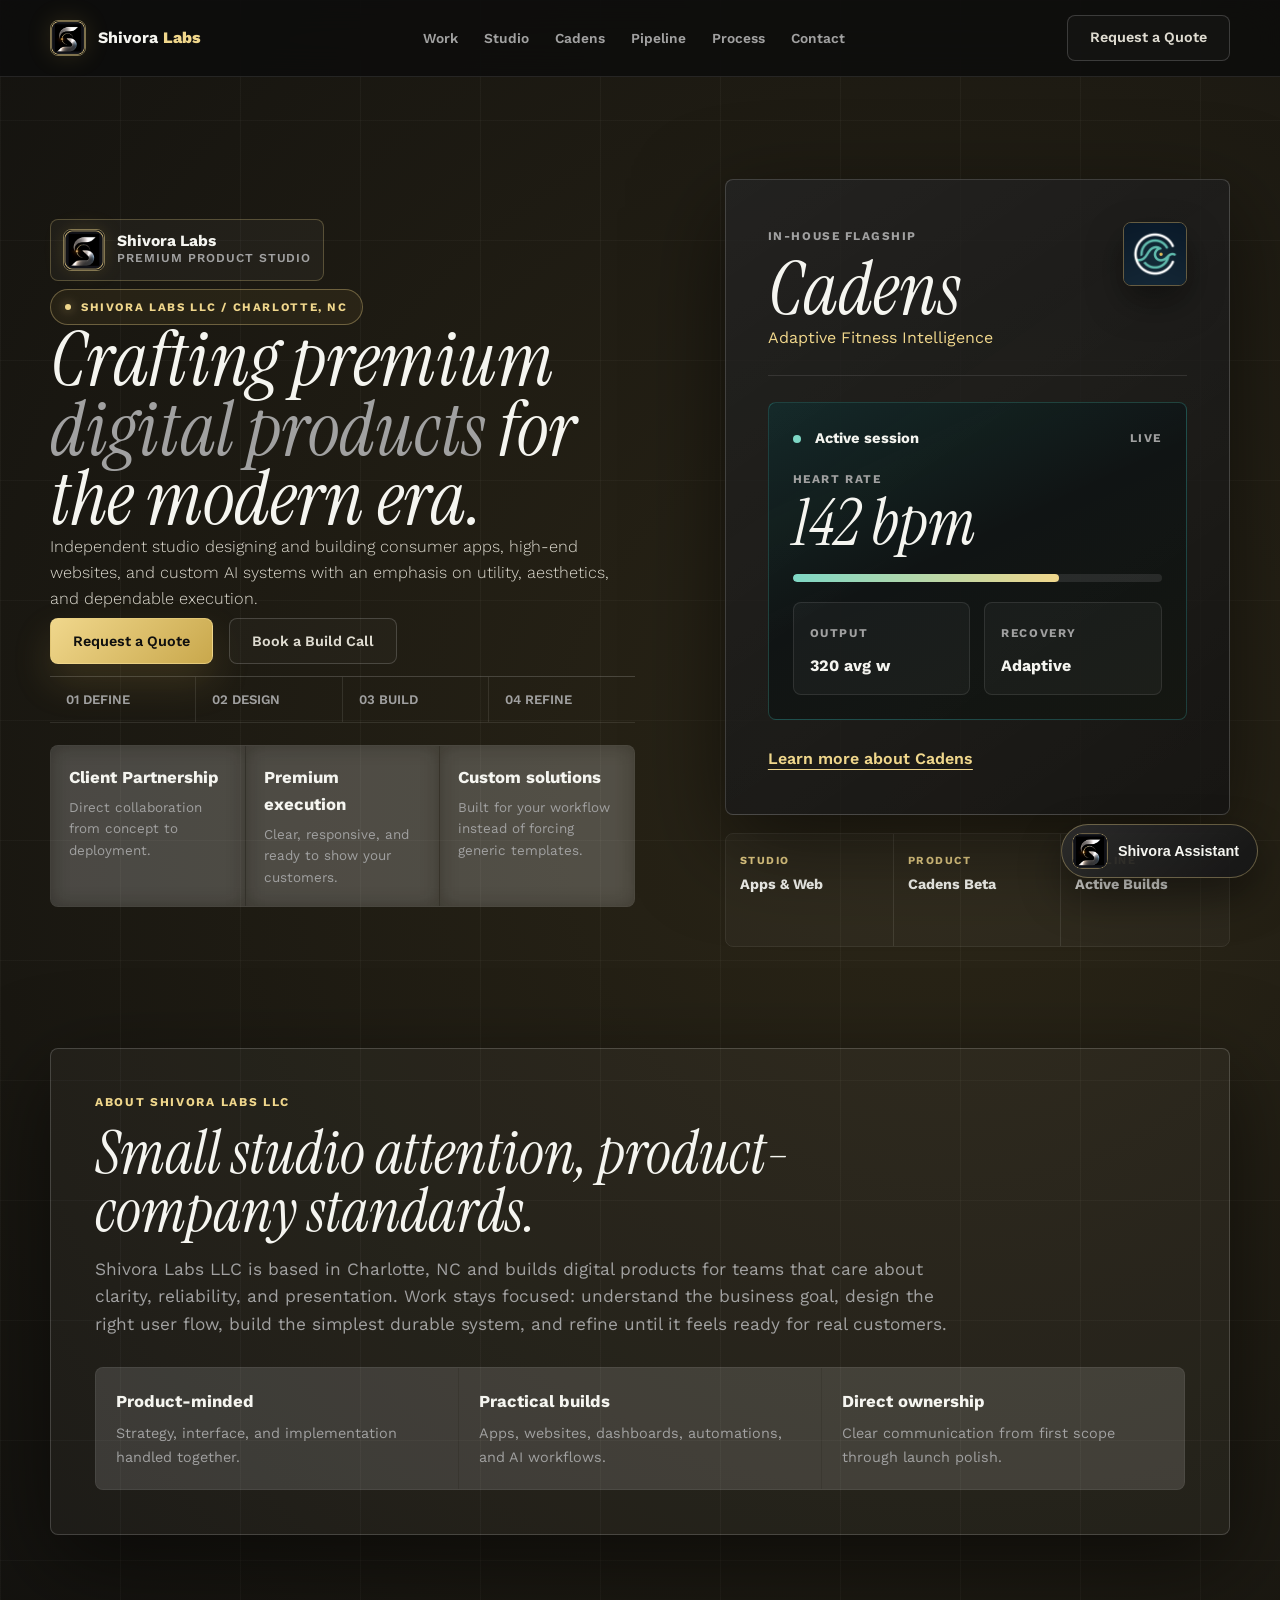
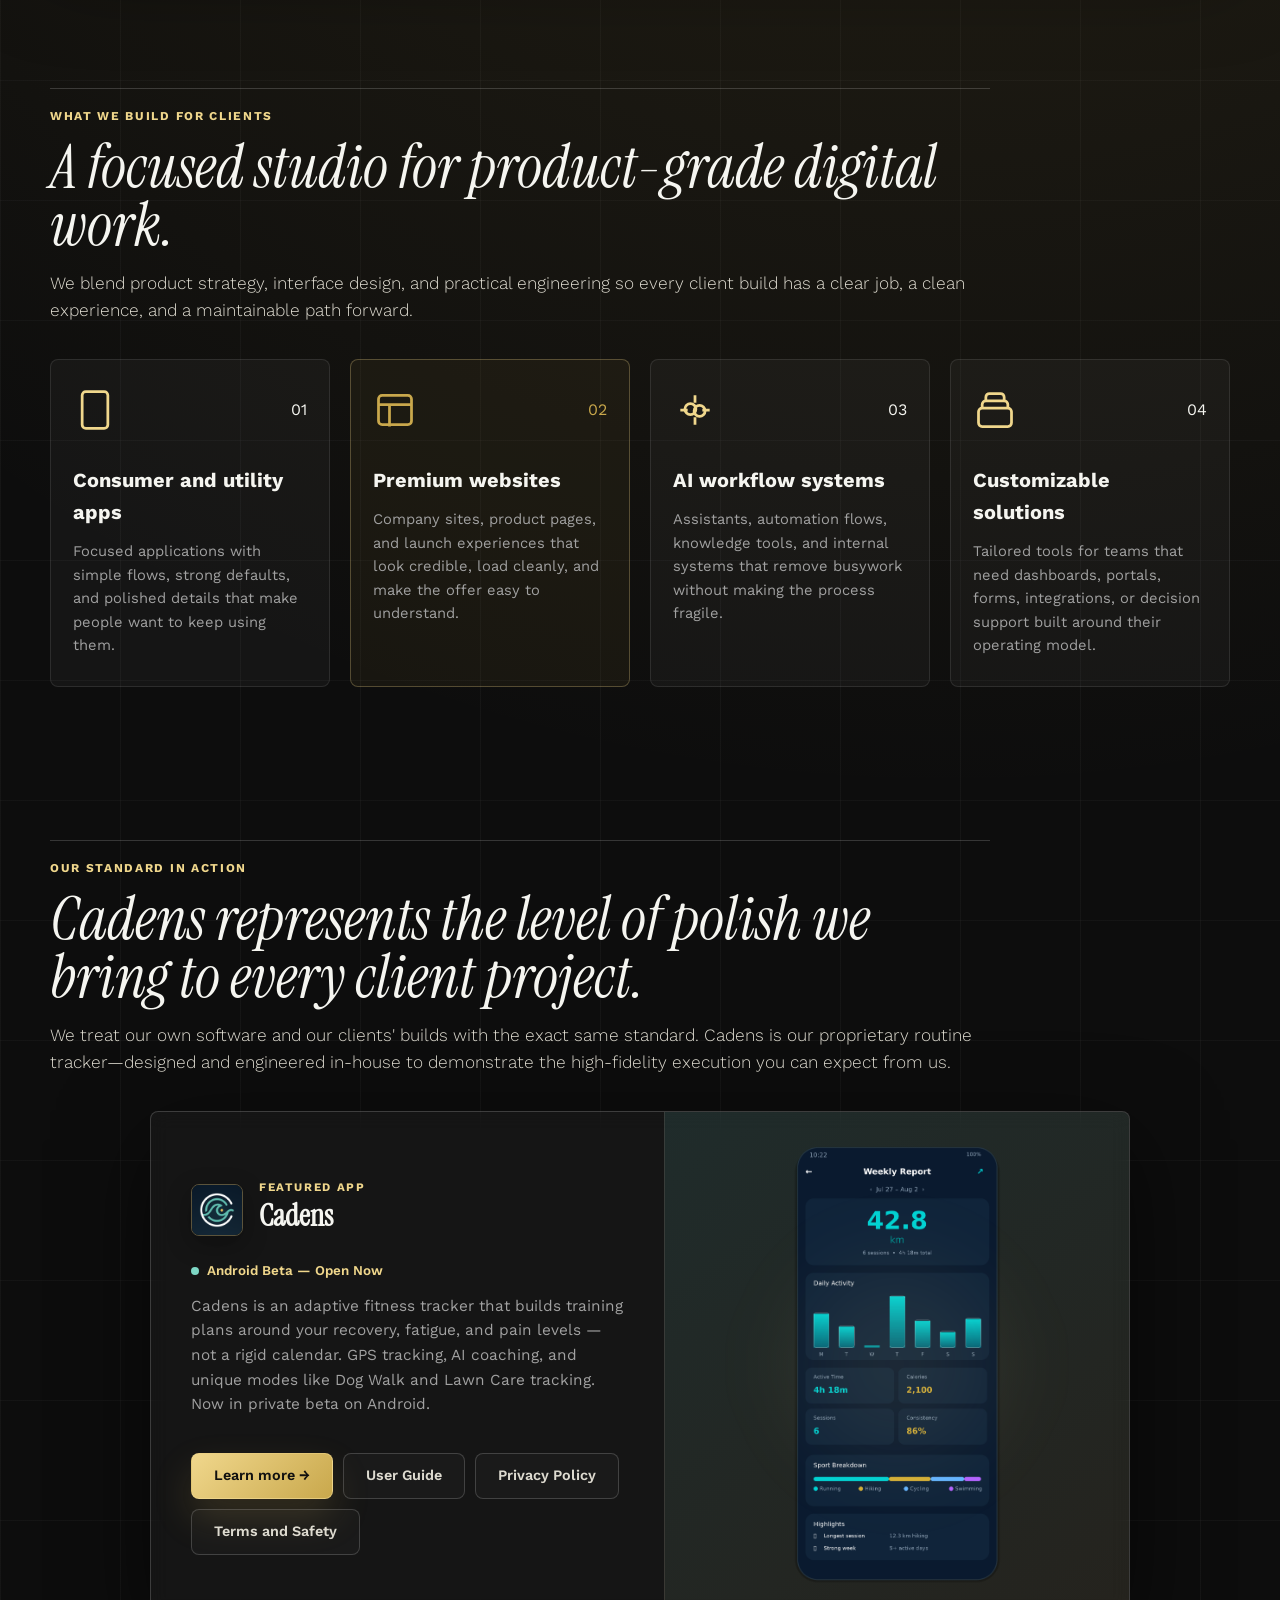
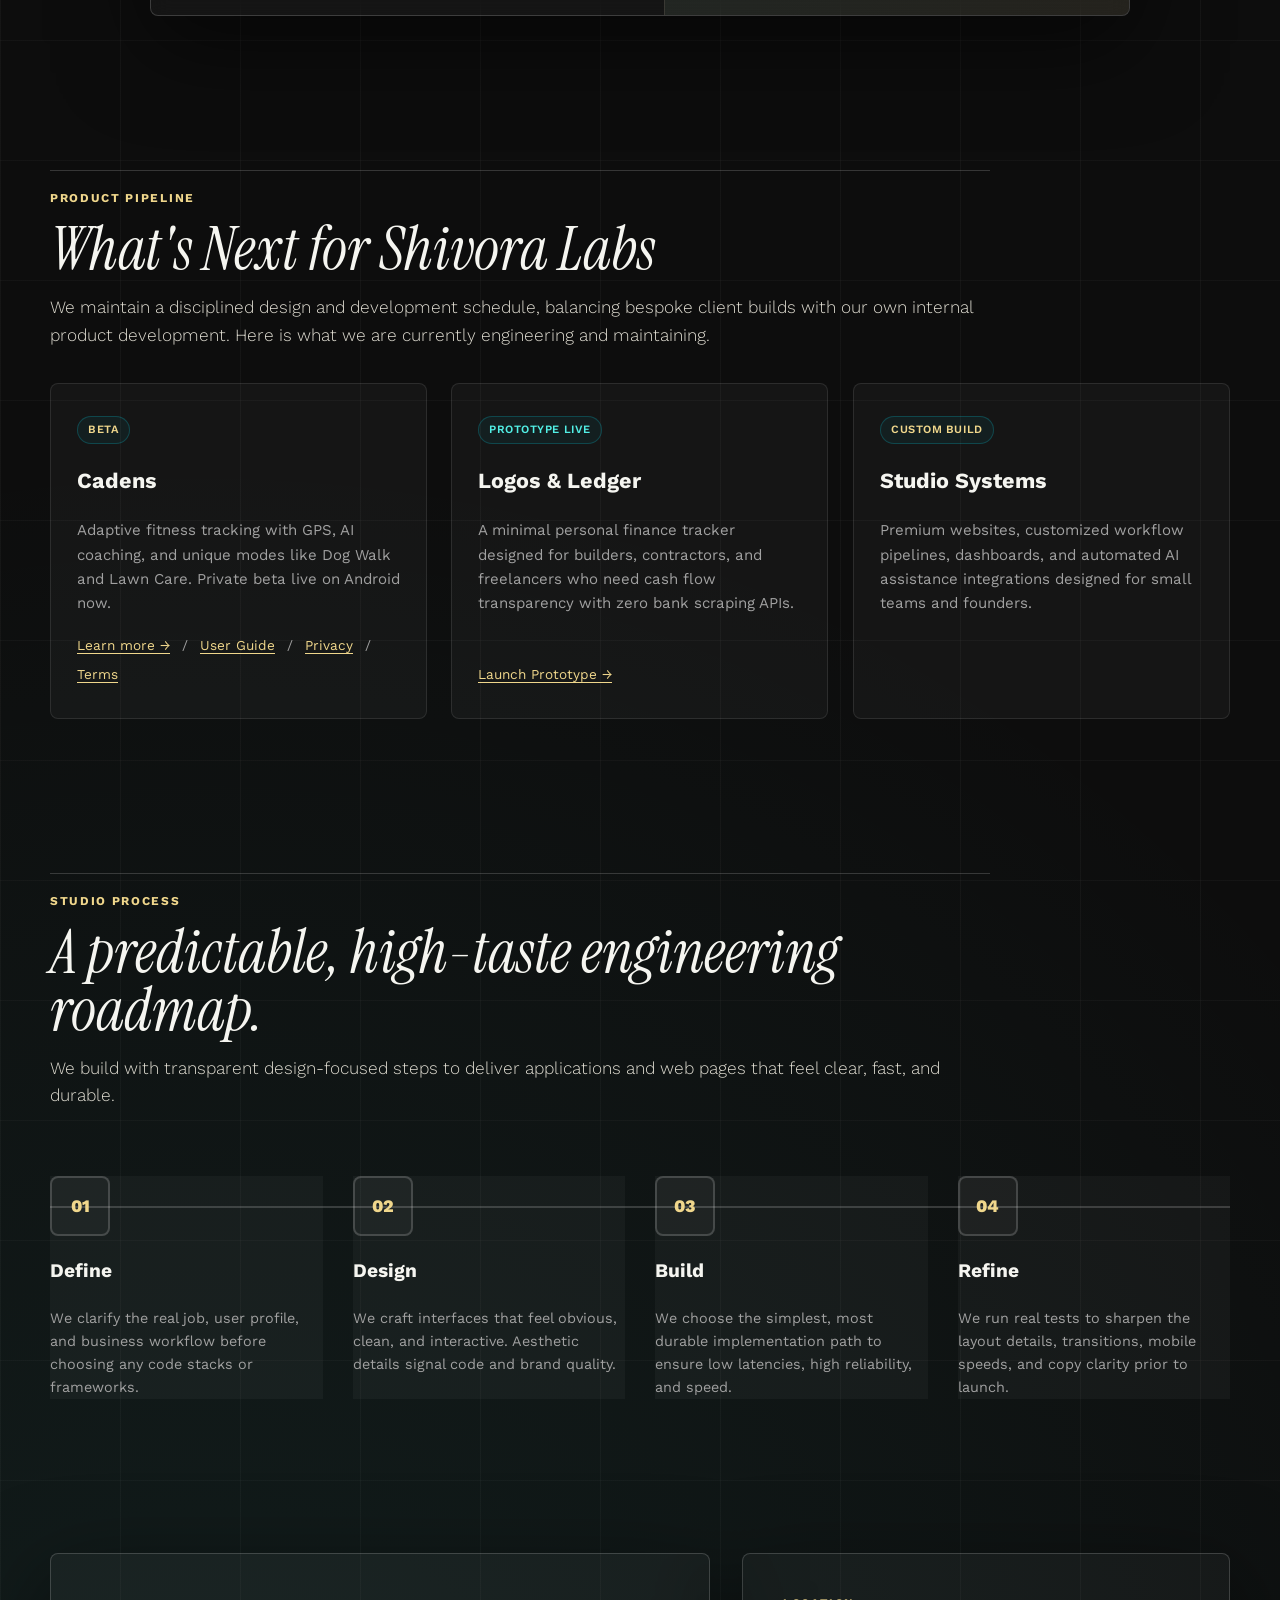
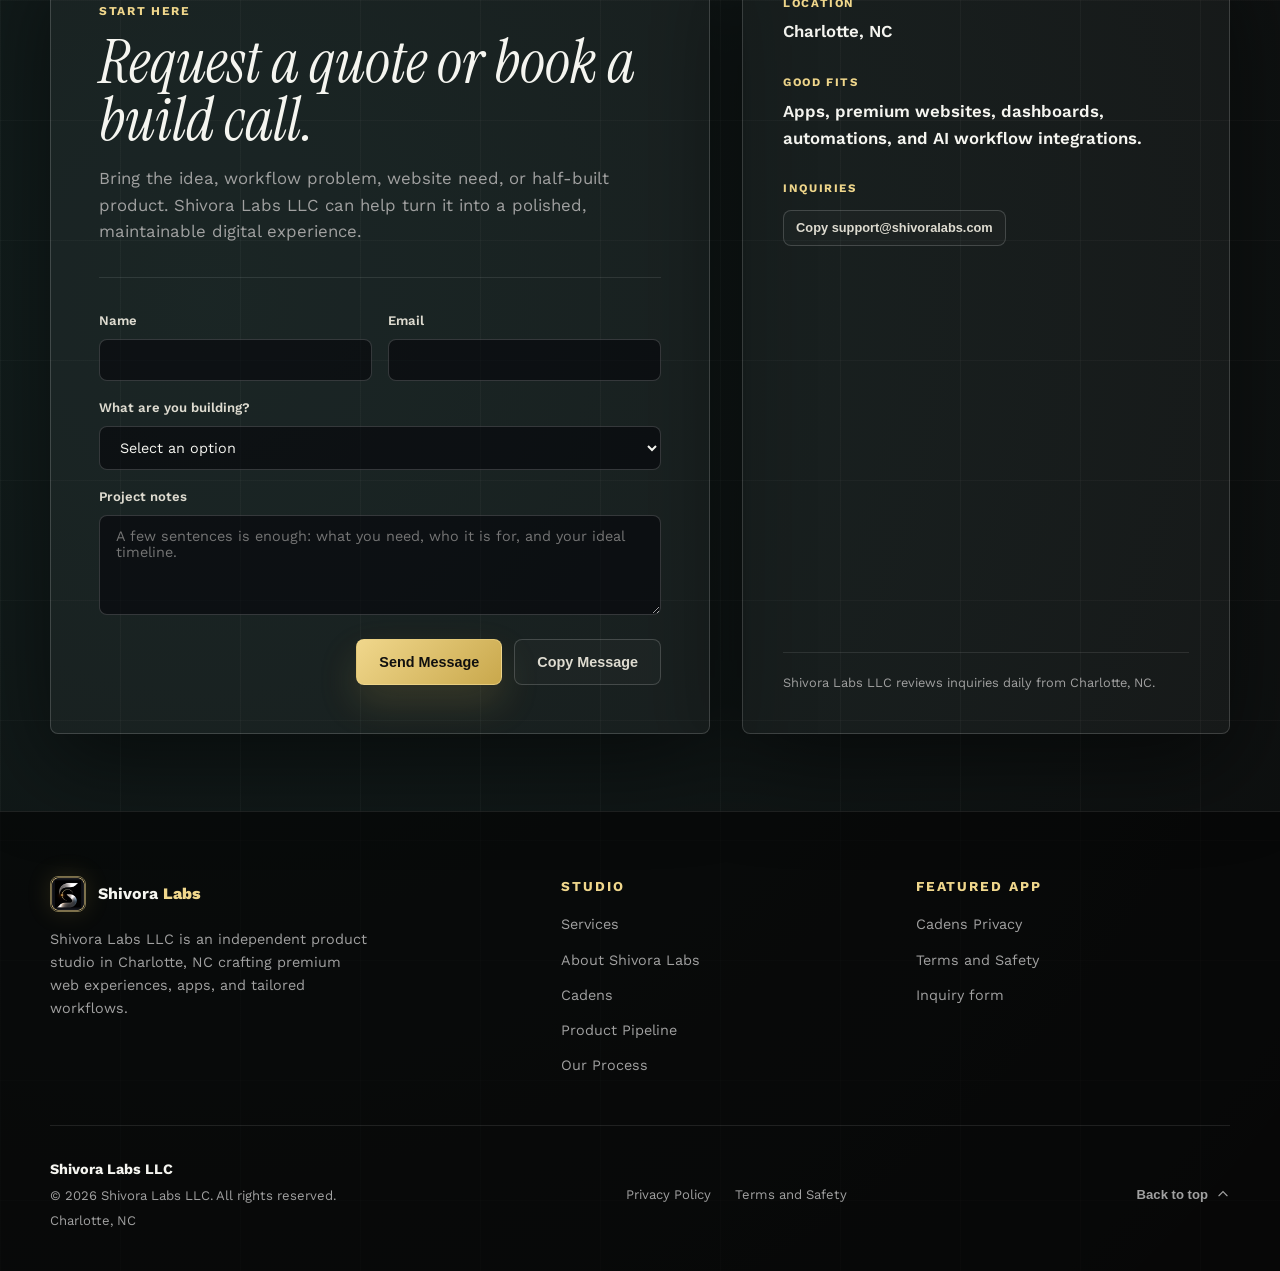
==== index.html @ 9f1d9ac6 "Tune editorial hero and nav anchors" ====
<!DOCTYPE html>
<html lang="en">
<head>
  <meta charset="UTF-8" />
  <meta name="viewport" content="width=device-width, initial-scale=1.0" />
  <title>Shivora Labs - Premium Product Studio in Charlotte, NC</title>
  
  <meta name="description" content="Shivora Labs LLC designs and builds premium software: consumer apps, high-end websites, and practical AI workflow systems. Charlotte-based, founder-led, product-grade." />
  <meta property="og:title" content="Shivora Labs - Premium Product Studio in Charlotte, NC" />
  <meta property="og:description" content="Charlotte-based product studio designing premium apps, high-end websites, and practical AI workflow systems." />
  <meta property="og:type" content="website" />
  <meta property="og:image" content="Icons/shivora_logo_refined_square.png" />
  <meta name="twitter:card" content="summary_large_image" />
  <meta name="twitter:title" content="Shivora Labs - Premium Product Studio in Charlotte, NC" />
  <meta name="twitter:description" content="Founder-led software studio for premium apps, websites, and AI workflow systems." />
  
  <!-- Favicon References -->
  <link rel="icon" href="Icons/favicon.ico" sizes="any" />
  <link rel="icon" type="image/png" href="Icons/favicon-32.png" sizes="32x32" />
  <link rel="apple-touch-icon" href="Icons/favicon-180.png" />
  
  <!-- Premium Google Fonts -->
  <link rel="preconnect" href="https://fonts.googleapis.com">
  <link rel="preconnect" href="https://fonts.gstatic.com" crossorigin>
  <link href="https://fonts.googleapis.com/css2?family=Instrument+Serif:ital@0;1&family=Work+Sans:wght@300;400;500;600;700&display=swap" rel="stylesheet">
  
  <!-- External Stylesheets -->
  <link rel="stylesheet" href="styles.css" />
  <link rel="stylesheet" href="animations.css" />
</head>
<body>

  <!-- Background Auroras -->
  <div class="aurora-bg">
    <div class="aurora-1"></div>
    <div class="aurora-2"></div>
  </div>

  <!-- Mobile Navigation Drawer -->
  <div class="mobile-drawer" id="mobileDrawer">
    <a href="#work">Work</a>
    <a href="#services">Studio</a>
    <a href="#cadens">Cadens</a>
    <a href="#apps">Pipeline</a>
    <a href="#studio">Process</a>
    <a href="#contact">Contact</a>
    <a class="button primary" style="margin-top: 16px;" href="#contact">Request a Quote</a>
  </div>

  <!-- Navigation Header -->
  <header class="site-header">
    <div class="shell nav" aria-label="Primary navigation">
      <a class="brand" href="/" aria-label="Shivora Labs home">
        <img src="Icons/favicon-120.png" alt="Shivora Labs logo mark" />
        <span>Shivora <strong>Labs</strong></span>
      </a>
      
      <nav class="nav-links" aria-label="Site links">
        <a href="#work">Work</a>
        <a href="#services">Studio</a>
        <a href="#cadens">Cadens</a>
        <a href="#apps">Pipeline</a>
        <a href="#studio">Process</a>
        <a href="#contact">Contact</a>
      </nav>
      
      <a class="button secondary" style="display: inline-flex;" href="#contact">Request a Quote</a>
      
      <!-- Mobile hamburger toggle button -->
      <button class="hamburger" aria-label="Toggle Navigation menu" aria-controls="mobileDrawer">
        <svg viewBox="0 0 24 24">
          <path d="M4 6h16M4 12h16M4 18h16" />
        </svg>
      </button>
    </div>
  </header>

  <main>
    <!-- Hero Section -->
    <section class="shell hero reveal hero-enter" id="work">
      <div class="hero-content">
        <div>
          <div class="hero-signature stagger-1" aria-label="Shivora Labs studio identity">
            <img src="Icons/favicon-120.png" alt="Shivora Labs logo mark" />
            <div>
              <strong>Shivora Labs</strong>
              <span>Premium product studio</span>
            </div>
          </div>
          <div class="eyebrow stagger-1">Shivora Labs LLC / Charlotte, NC</div>
          <h1 class="stagger-2">Crafting premium <span class="text-gradient">digital products</span> for the modern era.</h1>
          <p class="hero-copy stagger-3">
            Independent studio designing and building consumer apps, high-end websites, and custom AI systems with an emphasis on utility, aesthetics, and dependable execution.
          </p>
          <div class="hero-actions stagger-4">
            <a class="button primary" href="#contact">Request a Quote</a>
            <a class="button secondary" href="#contact">Book a Build Call</a>
          </div>
          <div class="process-breadcrumb stagger-5" aria-label="Shivora Labs delivery process">
            <span>01 Define</span>
            <span>02 Design</span>
            <span>03 Build</span>
            <span>04 Refine</span>
          </div>
        </div>
        
        <div class="trust-row stagger-5" aria-label="Shivora Labs focus areas">
          <div class="trust-item">
            <strong>Client Partnership</strong>
            <span>Direct collaboration from concept to deployment.</span>
          </div>
          <div class="trust-item">
            <strong>Premium execution</strong>
            <span>Clear, responsive, and ready to show your customers.</span>
          </div>
          <div class="trust-item">
            <strong>Custom solutions</strong>
            <span>Built for your workflow instead of forcing generic templates.</span>
          </div>
        </div>
      </div>

      <div class="hero-visual stagger-3" aria-label="Shivora Labs brand showcase">
        <div class="brand-card featured-work-card">
          <div class="work-card-head">
            <div>
              <span>In-House Flagship</span>
              <h2>Cadens</h2>
              <p>Adaptive Fitness Intelligence</p>
            </div>
            <img src="Icons/cadens_icon_square_dark_512.png" alt="Cadens app logo icon" />
          </div>
          <div class="cadens-session-card" aria-label="Cadens session interface preview">
            <div class="session-topline">
              <span class="status-dot pulse-dot"></span>
              <strong>Active session</strong>
              <span>Live</span>
            </div>
            <div class="session-metric">
              <span>Heart rate</span>
              <strong>142 bpm</strong>
            </div>
            <div class="session-progress"><span></span></div>
            <div class="session-grid">
              <div>
                <span>Output</span>
                <strong>320 avg w</strong>
              </div>
              <div>
                <span>Recovery</span>
                <strong>Adaptive</strong>
              </div>
            </div>
          </div>
          <a class="text-link-arrow" href="cadens/">Learn more about Cadens</a>
        </div>
        <div class="snapshot">
          <div>
            <span>Studio</span>
            <strong>Apps & Web</strong>
          </div>
          <div>
            <span>Product</span>
            <strong>Cadens Beta</strong>
          </div>
          <div>
            <span>Pipeline</span>
            <strong>Active Builds</strong>
          </div>
        </div>
      </div>
    </section>

    <!-- About Trust Section -->
    <section class="shell about-trust" id="about">
      <div class="about-panel reveal">
        <span class="section-kicker">About Shivora Labs LLC</span>
        <h2>Small studio attention, product-company standards.</h2>
        <p>
          Shivora Labs LLC is based in Charlotte, NC and builds digital products for teams that care about clarity, reliability, and presentation. Work stays focused: understand the business goal, design the right user flow, build the simplest durable system, and refine until it feels ready for real customers.
        </p>
        <div class="about-proof">
          <div>
            <strong>Product-minded</strong>
            <span>Strategy, interface, and implementation handled together.</span>
          </div>
          <div>
            <strong>Practical builds</strong>
            <span>Apps, websites, dashboards, automations, and AI workflows.</span>
          </div>
          <div>
            <strong>Direct ownership</strong>
            <span>Clear communication from first scope through launch polish.</span>
          </div>
        </div>
      </div>
    </section>

    <!-- Services Section -->
    <section class="shell" id="services">
      <div class="section-head reveal">
        <span class="section-kicker">What We Build for Clients</span>
        <h2>A focused studio for product-grade digital work.</h2>
        <p class="section-lede">
          We blend product strategy, interface design, and practical engineering so every client build has a clear job, a clean experience, and a maintainable path forward.
        </p>
      </div>

      <div class="services-grid">
        <article class="service-card reveal stagger-1">
          <div class="card-top">
            <svg class="service-icon" fill="none" viewBox="0 0 24 24" stroke="currentColor" stroke-width="1.5">
              <rect x="5" y="2" width="14" height="20" rx="2" />
              <path d="M12 18h.01" />
            </svg>
            <div class="card-number">01</div>
          </div>
          <div>
            <h3>Consumer and utility apps</h3>
            <p>Focused applications with simple flows, strong defaults, and polished details that make people want to keep using them.</p>
          </div>
        </article>

        <article class="service-card featured reveal stagger-2">
          <div class="card-top">
            <svg class="service-icon" style="color: var(--neon-purple);" fill="none" viewBox="0 0 24 24" stroke="currentColor" stroke-width="1.5">
              <rect x="3" y="4" width="18" height="16" rx="2" />
              <path d="M3 9h18M9 21V9" />
            </svg>
            <div class="card-number" style="color: var(--neon-purple);">02</div>
          </div>
          <div>
            <h3>Premium websites</h3>
            <p>Company sites, product pages, and launch experiences that look credible, load cleanly, and make the offer easy to understand.</p>
          </div>
        </article>

        <article class="service-card reveal stagger-3">
          <div class="card-top">
            <svg class="service-icon" fill="none" viewBox="0 0 24 24" stroke="currentColor" stroke-width="1.5">
              <path d="M9.5 14.5a3 3 0 100-6 3 3 0 000 6zM14.5 15.5a3 3 0 100-6 3 3 0 000 6z" />
              <path d="M12 4v4M12 16v4M4 12h4M16 12h4" />
            </svg>
            <div class="card-number">03</div>
          </div>
          <div>
            <h3>AI workflow systems</h3>
            <p>Assistants, automation flows, knowledge tools, and internal systems that remove busywork without making the process fragile.</p>
          </div>
        </article>

        <article class="service-card reveal stagger-4">
          <div class="card-top">
            <svg class="service-icon" fill="none" viewBox="0 0 24 24" stroke="currentColor" stroke-width="1.5">
              <path d="M19 11H5m14 0a2 2 0 012 2v6a2 2 0 01-2 2H5a2 2 0 01-2-2v-6a2 2 0 012-2m14 0V9a2 2 0 00-2-2M5 11V9a2 2 0 012-2m0 0V5a2 2 0 012-2h6a2 2 0 012 2v2M7 7h10" />
            </svg>
            <div class="card-number">04</div>
          </div>
          <div>
            <h3>Customizable solutions</h3>
            <p>Tailored tools for teams that need dashboards, portals, forms, integrations, or decision support built around their operating model.</p>
          </div>
        </article>
      </div>
    </section>

    <!-- Cadens Section -->
    <section class="shell" id="cadens">
      <div class="section-head reveal">
        <span class="section-kicker">Our Standard in Action</span>
        <h2>Cadens represents the level of polish we bring to every client project.</h2>
        <p class="section-lede">
          We treat our own software and our clients' builds with the exact same standard. Cadens is our proprietary routine tracker—designed and engineered in-house to demonstrate the high-fidelity execution you can expect from us.
        </p>
      </div>

      <div class="product-panel reveal">
        <article class="product-copy">
          <div class="product-title">
            <img src="Icons/cadens_icon_square_dark_512.png" alt="Cadens app logo icon" />
            <div>
              <span>Featured App</span>
              <h3>Cadens</h3>
            </div>
          </div>

          <div class="status-indicator">
            <span class="status-dot pulse-dot"></span>
            <span>Android Beta — Open Now</span>
          </div>

          <p>
            Cadens is an adaptive fitness tracker that builds training plans around your recovery, fatigue, and pain levels — not a rigid calendar. GPS tracking, AI coaching, and unique modes like Dog Walk and Lawn Care tracking. Now in private beta on Android.
          </p>

          <p style="margin-bottom: 24px;"></p>

          <div class="product-links">
            <a class="button primary" href="cadens/">Learn more →</a>
            <a class="button secondary" href="cadens/guide/">User Guide</a>
            <a class="button secondary" href="cadens/privacy/">Privacy Policy</a>
            <a class="button secondary" href="cadens/terms/">Terms and Safety</a>
          </div>
        </article>

        <!-- Premium CSS Phone Mockup Visual -->
        <div class="product-visual">
          <img src="Icons/cadens_screen_weekly_report.png" alt="Cadens App Screen - Weekly Report" style="width: 210px; height: auto; display: block;" class="float-mockup" />
        </div>
      </div>
    </section>

    <!-- Product Pipeline Section -->
    <section class="shell" id="apps">
      <div class="section-head reveal">
        <span class="section-kicker">Product Pipeline</span>
        <h2>What's Next for Shivora Labs</h2>
        <p class="section-lede">
          We maintain a disciplined design and development schedule, balancing bespoke client builds with our own internal product development. Here is what we are currently engineering and maintaining.
        </p>
      </div>

      <div class="coming-grid">
        <article class="coming-card reveal stagger-1">
          <span class="status-pill">Beta</span>
          <h3>Cadens</h3>
          <p>Adaptive fitness tracking with GPS, AI coaching, and unique modes like Dog Walk and Lawn Care. Private beta live on Android now.</p>
          <div class="mini-links">
            <a href="cadens/">Learn more →</a>
            <span>/</span>
            <a href="cadens/guide/">User Guide</a>
            <span>/</span>
            <a href="cadens/privacy/">Privacy</a>
            <span>/</span>
            <a href="cadens/terms/">Terms</a>
          </div>
        </article>

        <article class="coming-card reveal stagger-2">
          <span class="status-pill" style="color:var(--cosmic-cyan); border-color:rgba(0,229,255,0.2); background:rgba(0,229,255,0.05)">Prototype Live</span>
          <h3>Logos &amp; Ledger</h3>
          <p>A minimal personal finance tracker designed for builders, contractors, and freelancers who need cash flow transparency with zero bank scraping APIs.</p>
          <div class="mini-links">
            <a href="logos-ledger/">Launch Prototype &rarr;</a>
          </div>
        </article>

        <article class="coming-card reveal stagger-3">
          <span class="status-pill">Custom Build</span>
          <h3>Studio Systems</h3>
          <p>Premium websites, customized workflow pipelines, dashboards, and automated AI assistance integrations designed for small teams and founders.</p>
        </article>
      </div>
    </section>

    <!-- Studio Process Section -->
    <section class="shell" id="studio">
      <div class="section-head reveal">
        <span class="section-kicker">Studio Process</span>
        <h2>A predictable, high-taste engineering roadmap.</h2>
        <p class="section-lede">
          We build with transparent design-focused steps to deliver applications and web pages that feel clear, fast, and durable.
        </p>
      </div>

      <div class="process-grid-timeline reveal">
        <div class="process-step stagger-1">
          <div class="process-badge">01</div>
          <h3>Define</h3>
          <p>We clarify the real job, user profile, and business workflow before choosing any code stacks or frameworks.</p>
        </div>

        <div class="process-step stagger-2">
          <div class="process-badge">02</div>
          <h3>Design</h3>
          <p>We craft interfaces that feel obvious, clean, and interactive. Aesthetic details signal code and brand quality.</p>
        </div>

        <div class="process-step stagger-3">
          <div class="process-badge">03</div>
          <h3>Build</h3>
          <p>We choose the simplest, most durable implementation path to ensure low latencies, high reliability, and speed.</p>
        </div>

        <div class="process-step stagger-4">
          <div class="process-badge">04</div>
          <h3>Refine</h3>
          <p>We run real tests to sharpen the layout details, transitions, mobile speeds, and copy clarity prior to launch.</p>
        </div>
      </div>
    </section>

    <!-- Contact Section -->
    <section class="shell" id="contact">
      <div class="contact-wrap reveal">
        <div class="contact-card">
          <span class="section-kicker">Start Here</span>
          <h2>Request a quote or book a build call.</h2>
          <p>
            Bring the idea, workflow problem, website need, or half-built product. Shivora Labs LLC can help turn it into a polished, maintainable digital experience.
          </p>

          <!-- Inline Form for Low Friction -->
          <form class="contact-mini-form" action="https://formsubmit.co/ajax/b00fd784d95751b980b581f88b628447" method="POST">
            <!-- Honeypot -->
            <input type="text" name="_honey" style="display:none" tabindex="-1" autocomplete="off" />
            <input type="hidden" name="_subject" value="New inline inquiry from Shivora Labs website" />
            <input type="hidden" name="_template" value="table" />
            <input type="hidden" name="_captcha" value="false" />

            <div class="field">
              <label for="inline-name">Name</label>
              <input id="inline-name" name="name" autocomplete="name" required />
            </div>

            <div class="field">
              <label for="inline-email">Email</label>
              <input id="inline-email" name="email" type="email" autocomplete="email" required />
            </div>

            <div class="field full-width">
              <label for="inline-project">What are you building?</label>
              <select id="inline-project" name="project" required>
                <option value="">Select an option</option>
                <option>Request a quote or build call</option>
                <option>App or product idea</option>
                <option>Website or landing page</option>
                <option>Custom workflow system</option>
                <option>AI automation or assistant</option>
                <option>Something else</option>
              </select>
            </div>

            <div class="field full-width">
              <label for="inline-message">Project notes</label>
              <textarea id="inline-message" name="message" placeholder="A few sentences is enough: what you need, who it is for, and your ideal timeline." required></textarea>
            </div>

            <div class="actions" style="display: flex; gap: 12px; align-items: center;">
              <button class="button primary" type="submit" id="inline-submit">Send Message</button>
              <button class="button secondary" type="button" id="inline-copy-message">Copy Message</button>
            </div>
            
            <p id="inline-form-status" style="display: none; grid-column: span 2; border: 1px solid var(--line-strong); padding: 12px; border-radius: var(--radius); margin-top: 12px; font-size: 0.85rem; background: rgba(0, 229, 255, 0.05); color: var(--text);"></p>
          </form>
        </div>

        <aside class="contact-side" aria-label="Company details">
          <dl>
            <div>
              <dt>Location</dt>
              <dd>Charlotte, NC</dd>
            </div>
            <div>
              <dt>Good fits</dt>
              <dd>Apps, premium websites, dashboards, automations, and AI workflow integrations.</dd>
            </div>
            <div>
              <dt>Inquiries</dt>
              <dd>
                <button onclick="window.copyEmailHelper('support@shivoralabs.com', 'Email copied to clipboard!', 'inline-form-status')" class="button secondary" style="min-height:36px; padding: 0 12px; font-size:0.8rem; margin-top:6px;" type="button">
                  Copy support@shivoralabs.com
                </button>
              </dd>
            </div>
          </dl>
          
          <div style="font-size:0.8rem; color:var(--muted); border-top: 1px solid var(--line); padding-top:20px; margin-top:20px;">
            Shivora Labs LLC reviews inquiries daily from Charlotte, NC.
          </div>
        </aside>
      </div>
    </section>
  </main>

  <!-- Sleek 3-Column Footer -->
  <footer class="site-footer">
    <div class="shell">
      <div class="footer-top">
        <div class="footer-brand">
          <a class="brand" href="/" aria-label="Shivora Labs home">
            <img src="Icons/favicon-120.png" alt="Shivora Labs logo mark" />
            <span>Shivora <strong>Labs</strong></span>
          </a>
          <p class="footer-desc">
            Shivora Labs LLC is an independent product studio in Charlotte, NC crafting premium web experiences, apps, and tailored workflows.
          </p>
        </div>

        <div class="footer-links-col">
          <h4>Studio</h4>
          <ul>
            <li><a href="#services">Services</a></li>
            <li><a href="#about">About Shivora Labs</a></li>
            <li><a href="#cadens">Cadens</a></li>
            <li><a href="#apps">Product Pipeline</a></li>
            <li><a href="#studio">Our Process</a></li>
          </ul>
        </div>

        <div class="footer-links-col">
          <h4>Featured App</h4>
          <ul>
            <li><a href="cadens/privacy/">Cadens Privacy</a></li>
            <li><a href="cadens/terms/">Terms and Safety</a></li>
            <li><a href="#contact">Inquiry form</a></li>
          </ul>
        </div>
      </div>

      <div class="footer-bottom">
        <div class="footer-legal-block">
          <strong>Shivora Labs LLC</strong>
          <span>&copy; <span id="year"></span> Shivora Labs LLC. All rights reserved.</span>
          <span>Charlotte, NC</span>
        </div>
        
        <div class="footer-legal">
          <a href="cadens/privacy/">Privacy Policy</a>
          <a href="cadens/terms/">Terms and Safety</a>
        </div>

        <button class="back-to-top" aria-label="Scroll back to top">
          <span>Back to top</span>
          <svg style="width:14px; height:14px; fill:none; stroke:currentColor; stroke-width:2; stroke-linecap:round" viewBox="0 0 24 24">
            <path d="M5 15l7-7 7 7" />
          </svg>
        </button>
      </div>
    </div>
  </footer>

  <!-- Include Core Javascript -->
  <script src="script.js"></script>
  <script>
    document.getElementById("year").textContent = new Date().getFullYear();

    // Inline Form Submission Interactivity
    const inlineForm = document.querySelector(".contact-mini-form");
    const inlineStatus = document.getElementById("inline-form-status");
    const inlineSubmit = document.getElementById("inline-submit");
    const inlineCopyBtn = document.getElementById("inline-copy-message");

    if (inlineCopyBtn && inlineForm) {
      inlineCopyBtn.addEventListener("click", () => {
        if (!inlineForm.reportValidity()) return;
        const name = inlineForm.elements.name.value.trim();
        const email = inlineForm.elements.email.value.trim();
        const project = inlineForm.elements.project.value;
        const message = inlineForm.elements.message.value.trim();
        const bodyText = `To: support@shivoralabs.com\n\nName: ${name}\nEmail: ${email}\nProject type: ${project}\n\nProject notes:\n${message}`;
        
        window.copyEmailHelper(bodyText, "Your prepared message has been copied. You can send it to support@shivoralabs.com.", "inline-form-status");
      });
    }

    if (inlineForm) {
      inlineForm.addEventListener("submit", (e) => {
        e.preventDefault();
        inlineSubmit.disabled = true;
        inlineSubmit.textContent = "Sending...";

        const data = {
          name: inlineForm.elements.name.value.trim(),
          email: inlineForm.elements.email.value.trim(),
          project: inlineForm.elements.project.value,
          message: inlineForm.elements.message.value.trim(),
          _subject: "Inline inquiry from " + inlineForm.elements.name.value.trim(),
          _template: "table",
          _captcha: "false",
          _honey: inlineForm.elements._honey.value
        };

        fetch(inlineForm.action, {
          method: "POST",
          headers: {
            "Content-Type": "application/json",
            "Accept": "application/json"
          },
          body: JSON.stringify(data)
        })
        .then(response => {
          if (!response.ok) throw new Error();
          return response.json();
        })
        .then(() => {
          inlineForm.reset();
          inlineStatus.textContent = "Inquiry received. Thanks for reaching out. Shivora Labs will get back to you within 24 hours.";
          inlineStatus.style.display = "block";
          inlineStatus.style.borderColor = "var(--cosmic-cyan)";
        })
        .catch(() => {
          inlineStatus.textContent = "Form service encountered an error. Please reach us at support@shivoralabs.com directly.";
          inlineStatus.style.display = "block";
          inlineStatus.style.borderColor = "rgba(220, 53, 69, 0.4)";
        })
        .finally(() => {
          inlineSubmit.disabled = false;
          inlineSubmit.textContent = "Send Message";
        });
      });
    }
  </script>
</body>
</html>
---- styles.css ----
/* Shivora Labs Site Stylesheet */

:root {
  /* Brand Guidelines Palettes */
  --bg: #05060a;
  --panel: #0d0f16;
  --panel-2: #11141d;
  --panel-3: #151923;
  --line: rgba(232, 234, 241, 0.08);
  --line-strong: rgba(232, 234, 241, 0.16);
  --text: #f6f7fb;
  --soft: #d9dce6;
  --muted: #9fa5b4;
  
  /* Brand Guide Official Accent Colors */
  --cosmic-cyan: #00e5ff;
  --electric-blue: #0052ff;
  --neon-purple: #8a2be2;
  --soft-silver: #e2e4f0;
  --aura-violet: #bd00ff;
  
  /* Accents */
  --gold: #e4c37f;
  --gold-2: #b28742;
  --teal: #6bc8bb;
  --success: #4ade80;
  
  /* Utilities */
  --glass: rgba(255, 255, 255, 0.03);
  --glass-border: rgba(255, 255, 255, 0.07);
  --shadow: 0 24px 80px rgba(0, 0, 0, 0.6);
  --radius: 12px;
  --radius-lg: 24px;
  --max: 1140px;
  
  /* Typography */
  --font-display: 'Outfit', 'Sora', 'Inter', system-ui, -apple-system, sans-serif;
  --font-sans: 'Inter', system-ui, -apple-system, sans-serif;
}

* {
  box-sizing: border-box;
  margin: 0;
  padding: 0;
}

html {
  scroll-behavior: smooth;
  scroll-padding-top: 104px; /* Offset for sticky header */
}

body {
  min-height: 100vh;
  background-color: var(--bg);
  color: var(--text);
  font-family: var(--font-sans);
  line-height: 1.6;
  overflow-x: hidden;
  position: relative;
}

/* Cosmic Glow Background Elements */
body::before {
  content: "";
  position: fixed;
  inset: 0;
  z-index: -1;
  background-image:
    linear-gradient(rgba(255, 255, 255, 0.015) 1px, transparent 1px),
    linear-gradient(90deg, rgba(255, 255, 255, 0.015) 1px, transparent 1px);
  background-size: 80px 80px;
  mask-image: radial-gradient(circle at 50% 30%, black 20%, transparent 80%);
  pointer-events: none;
}

.aurora-bg {
  position: absolute;
  top: 0;
  left: 0;
  right: 0;
  height: 800px;
  pointer-events: none;
  z-index: -2;
  overflow: hidden;
}

.aurora-1 {
  position: absolute;
  top: -200px;
  left: 60%;
  width: 500px;
  height: 500px;
  background: radial-gradient(circle, rgba(138, 43, 226, 0.15) 0%, transparent 70%);
  filter: blur(80px);
}

.aurora-2 {
  position: absolute;
  top: -100px;
  left: 10%;
  width: 600px;
  height: 600px;
  background: radial-gradient(circle, rgba(0, 229, 255, 0.1) 0%, transparent 70%);
  filter: blur(100px);
}

a {
  color: inherit;
  text-decoration: none;
}

img {
  display: block;
  max-width: 100%;
}

main,
section,
.shell,
.hero-content,
.hero-visual,
.trust-row,
.snapshot,
.product-panel,
.contact-wrap {
  min-width: 0;
}

.shell {
  width: min(var(--max), calc(100% - 48px));
  max-width: calc(100vw - 48px);
  margin: 0 auto;
}

/* Header & Nav */
.site-header {
  position: sticky;
  top: 0;
  z-index: 100;
  border-bottom: 1px solid var(--line);
  background: rgba(5, 6, 10, 0.75);
  backdrop-filter: blur(20px);
  -webkit-backdrop-filter: blur(20px);
  transition: background 0.3s, border-color 0.3s;
}

.site-header.scrolled {
  background: rgba(5, 6, 10, 0.9);
  border-color: rgba(232, 234, 241, 0.12);
}

.nav {
  min-height: 80px;
  display: flex;
  align-items: center;
  justify-content: space-between;
  gap: 24px;
}

.brand {
  display: inline-flex;
  align-items: center;
  gap: 12px;
  color: var(--text);
  font-weight: 700;
  font-family: var(--font-display);
}

.brand img {
  width: 36px;
  height: 36px;
  border-radius: 8px;
  object-fit: cover;
  transition: transform 0.3s ease;
}

.brand:hover img {
  transform: rotate(5deg) scale(1.05);
}

.brand span {
  font-size: 1.05rem;
  letter-spacing: 0.05em;
  text-transform: uppercase;
}

.brand strong {
  color: var(--cosmic-cyan);
  font-weight: 800;
}

.nav-links {
  display: flex;
  align-items: center;
  gap: 32px;
  color: var(--muted);
  font-size: 0.88rem;
  font-weight: 500;
}

.nav-links a {
  transition: color 0.2s ease, transform 0.2s ease;
  position: relative;
}

.nav-links a::after {
  content: "";
  position: absolute;
  bottom: -4px;
  left: 0;
  width: 0;
  height: 2px;
  background: linear-gradient(90deg, var(--cosmic-cyan), var(--electric-blue));
  transition: width 0.2s ease;
}

.nav-links a:hover {
  color: var(--text);
}

.nav-links a:hover::after {
  width: 100%;
}

.button {
  min-height: 46px;
  display: inline-flex;
  align-items: center;
  justify-content: center;
  border: 1px solid var(--line-strong);
  border-radius: var(--radius);
  padding: 0 22px;
  font-size: 0.9rem;
  font-weight: 600;
  transition: all 0.25s cubic-bezier(0.16, 1, 0.3, 1);
  cursor: pointer;
  gap: 8px;
  white-space: nowrap;
}

.button.secondary {
  background: var(--glass);
  color: var(--soft);
}

.button.secondary:hover {
  background: rgba(255, 255, 255, 0.07);
  border-color: rgba(255, 255, 255, 0.2);
  color: var(--text);
  transform: translateY(-2px);
}

.button.primary {
  border-color: transparent;
  color: #05060a;
  background: linear-gradient(135deg, #ffffff, var(--soft-silver));
  box-shadow: 0 8px 30px rgba(255, 255, 255, 0.05);
}

.button.primary:hover {
  background: linear-gradient(135deg, var(--cosmic-cyan), var(--electric-blue));
  color: #fff;
  transform: translateY(-2px);
  box-shadow: 0 12px 35px rgba(0, 229, 255, 0.25);
}

/* Mobile Hamburger Menu */
.hamburger {
  display: none;
  background: none;
  border: none;
  color: var(--text);
  cursor: pointer;
  padding: 8px;
  z-index: 110;
}

.hamburger svg {
  width: 24px;
  height: 24px;
  fill: none;
  stroke: currentColor;
  stroke-width: 2;
  stroke-linecap: round;
}

.mobile-drawer {
  position: fixed;
  inset: 0;
  background: rgba(5, 6, 10, 0.95);
  backdrop-filter: blur(20px);
  z-index: 105;
  display: flex;
  flex-direction: column;
  justify-content: center;
  align-items: center;
  gap: 32px;
  opacity: 0;
  pointer-events: none;
  transition: opacity 0.3s ease;
}

.mobile-drawer.open {
  opacity: 1;
  pointer-events: auto;
}

.mobile-drawer a {
  font-size: 1.5rem;
  font-weight: 600;
  color: var(--muted);
  transition: color 0.2s;
}

.mobile-drawer a:hover {
  color: var(--text);
}

/* Global Section Layout */
section {
  display: flex;
  flex-direction: column;
  justify-content: center;
  padding: clamp(48px, 6vw, 72px) 0;
  position: relative;
}

/* Hero Section */
.hero {
  display: grid;
  grid-template-columns: 1.15fr 0.85fr;
  align-items: center;
  gap: clamp(36px, 5vw, 60px);
  min-height: calc(100svh - 80px);
}

.hero-content {
  display: grid;
  grid-template-rows: minmax(0, 1fr) auto;
  gap: 26px;
}

.eyebrow {
  width: fit-content;
  display: inline-flex;
  align-items: center;
  gap: 10px;
  padding: 8px 14px;
  border: 1px solid rgba(0, 229, 255, 0.15);
  border-radius: 999px;
  background: rgba(0, 229, 255, 0.05);
  color: var(--cosmic-cyan);
  font-size: 0.72rem;
  font-weight: 700;
  letter-spacing: 0.15em;
  text-transform: uppercase;
}

.eyebrow::before {
  content: "";
  width: 6px;
  height: 6px;
  border-radius: 50%;
  background: var(--cosmic-cyan);
  box-shadow: 0 0 10px var(--cosmic-cyan);
}

h1 {
  font-family: var(--font-display);
  font-size: clamp(2.55rem, 4.6vw, 4.05rem);
  font-weight: 800;
  line-height: 1.08;
  letter-spacing: -0.02em;
}

.text-gradient {
  background: linear-gradient(135deg, #ffffff 20%, var(--cosmic-cyan) 60%, var(--neon-purple));
  -webkit-background-clip: text;
  background-clip: text;
  color: transparent;
  display: inline;
}

.hero-copy {
  color: var(--muted);
  font-size: clamp(1rem, 1.35vw, 1.14rem);
  line-height: 1.6;
  max-width: 600px;
}

.hero-actions {
  display: flex;
  flex-wrap: wrap;
  gap: 16px;
}

.trust-row {
  display: grid;
  grid-template-columns: repeat(3, 1fr);
  gap: 1px;
  margin-top: 0;
  border: 1px solid var(--line);
  border-radius: var(--radius);
  background: var(--line);
  overflow: hidden;
}

.trust-item {
  min-height: 112px;
  padding: 18px;
  border-radius: 0;
  border: 0;
  background: rgba(13, 15, 22, 0.4);
  backdrop-filter: blur(10px);
  transition: border-color 0.3s;
}

.trust-item:hover {
  border-color: rgba(0, 229, 255, 0.2);
}

.trust-item strong {
  display: block;
  color: var(--text);
  font-size: 1.05rem;
  margin-bottom: 6px;
}

.trust-item span {
  display: block;
  color: var(--muted);
  font-size: 0.84rem;
}

/* Brand Card */
.hero-visual {
  display: grid;
  grid-template-rows: minmax(0, 1fr) auto;
  gap: 26px;
  align-items: stretch;
}

.brand-card {
  position: relative;
  width: 100%;
  max-width: 440px;
  min-height: 300px;
  display: grid;
  place-items: center;
  align-self: center;
  justify-self: center;
}

.brand-card .glow-sphere {
  position: absolute;
  width: 320px;
  height: 320px;
  background: radial-gradient(circle, rgba(0, 82, 255, 0.2) 0%, rgba(138, 43, 226, 0.15) 50%, transparent 70%);
  filter: blur(40px);
  z-index: 1;
}

.brand-card img {
  position: relative;
  z-index: 2;
  width: min(82%, 390px);
  height: auto;
  object-fit: contain;
}

.snapshot {
  display: grid;
  grid-template-columns: repeat(3, 1fr);
  width: 100%;
  border: 1px solid var(--line);
  border-radius: var(--radius);
  background: var(--panel);
  overflow: hidden;
}

.snapshot div {
  min-height: 112px;
  padding: 18px 14px;
  text-align: center;
  border-right: 1px solid var(--line);
}

.snapshot div:last-child {
  border-right: none;
}

.snapshot span {
  display: block;
  color: var(--muted);
  font-size: 0.68rem;
  font-weight: 700;
  letter-spacing: 0.1em;
  text-transform: uppercase;
  margin-bottom: 4px;
}

.snapshot strong {
  display: block;
  color: var(--text);
  font-size: 0.9rem;
}

.section-head {
  max-width: 840px;
  margin-bottom: 24px;
}

.section-kicker {
  color: var(--cosmic-cyan);
  font-size: 0.75rem;
  font-weight: 700;
  letter-spacing: 0.15em;
  text-transform: uppercase;
  margin-bottom: 12px;
  display: block;
}

h2 {
  font-family: var(--font-display);
  font-size: clamp(2rem, 3.3vw, 2.75rem);
  font-weight: 800;
  line-height: 1.15;
  letter-spacing: -0.02em;
  margin-bottom: 16px;
}

.section-lede {
  color: var(--muted);
  font-size: clamp(1rem, 1.35vw, 1.08rem);
  line-height: 1.6;
}

/* Services Grid */
.services-grid {
  display: grid;
  grid-template-columns: repeat(4, 1fr);
  gap: 20px;
  align-items: stretch;
}

.service-card {
  background: rgba(13, 15, 22, 0.45);
  border: 1px solid var(--line);
  border-radius: var(--radius);
  min-height: 280px;
  padding: 28px 22px;
  display: flex;
  flex-direction: column;
  gap: 32px;
  transition: all 0.3s cubic-bezier(0.16, 1, 0.3, 1);
  position: relative;
  overflow: hidden;
}

.service-card::before {
  content: "";
  position: absolute;
  top: 0;
  left: 0;
  right: 0;
  height: 2px;
  background: linear-gradient(90deg, transparent, var(--cosmic-cyan), transparent);
  opacity: 0;
  transition: opacity 0.3s;
}

.service-card:hover {
  transform: translateY(-6px);
  border-color: rgba(0, 229, 255, 0.25);
  background: rgba(13, 15, 22, 0.7);
  box-shadow: 0 20px 40px rgba(0, 0, 0, 0.4), 0 0 20px rgba(0, 229, 255, 0.05);
}

.service-card:hover::before {
  opacity: 1;
}

/* Special styling for Web Development card to standout as recommended studio output */
.service-card.featured {
  background: rgba(13, 15, 22, 0.75);
  border-color: rgba(138, 43, 226, 0.25);
}

.service-card.featured::before {
  background: linear-gradient(90deg, transparent, var(--neon-purple), transparent);
}

.service-card.featured:hover {
  border-color: rgba(138, 43, 226, 0.45);
  box-shadow: 0 20px 40px rgba(0, 0, 0, 0.4), 0 0 20px rgba(138, 43, 226, 0.1);
}

.card-top {
  display: flex;
  justify-content: space-between;
  align-items: center;
}

.service-icon {
  width: 44px;
  height: 44px;
  color: var(--muted);
  transition: color 0.3s, transform 0.3s;
}

.service-card:hover .service-icon {
  color: var(--cosmic-cyan);
  transform: scale(1.08);
}

.service-card.featured:hover .service-icon {
  color: var(--neon-purple);
}

.service-card h3 {
  font-size: 1.25rem;
  font-weight: 700;
  margin-bottom: 12px;
}

.service-card p {
  color: var(--muted);
  font-size: 0.92rem;
  line-height: 1.6;
}

/* About Trust */
.about-trust {
  padding-top: 24px;
}

.about-panel {
  border: 1px solid var(--line);
  border-radius: var(--radius-lg);
  padding: clamp(28px, 4vw, 44px);
  background:
    linear-gradient(135deg, rgba(255, 255, 255, 0.045), rgba(255, 255, 255, 0.015)),
    rgba(13, 15, 22, 0.42);
  box-shadow: var(--shadow);
}

.about-panel h2 {
  max-width: 780px;
}

.about-panel > p {
  max-width: 880px;
  color: var(--muted);
  font-size: clamp(1rem, 1.35vw, 1.08rem);
}

.about-proof {
  display: grid;
  grid-template-columns: repeat(3, 1fr);
  gap: 1px;
  margin-top: 28px;
  border: 1px solid var(--line);
  border-radius: var(--radius);
  overflow: hidden;
  background: var(--line);
}

.about-proof div {
  min-height: 118px;
  padding: 20px;
  background: rgba(7, 9, 16, 0.68);
}

.about-proof strong,
.about-proof span {
  display: block;
}

.about-proof strong {
  color: var(--text);
  font-size: 1.05rem;
  margin-bottom: 8px;
}

.about-proof span {
  color: var(--muted);
  font-size: 0.9rem;
}

/* Product Panel & CSS Phone Mockup */
.product-panel {
  display: grid;
  grid-template-columns: 1.05fr 0.95fr;
  background: rgba(13, 15, 22, 0.4);
  border: 1px solid var(--line);
  border-radius: var(--radius-lg);
  overflow: hidden;
  box-shadow: var(--shadow);
  backdrop-filter: blur(10px);
  min-height: 0;
  max-width: 900px;
  margin: 0 auto;
}

.product-copy {
  padding: clamp(24px, 3.5vw, 40px);
  display: flex;
  flex-direction: column;
  justify-content: center;
  min-height: max-content;
}

.product-title {
  display: flex;
  align-items: center;
  gap: 16px;
  margin-bottom: 14px;
}

.product-title img {
  width: 52px;
  height: 52px;
  border-radius: var(--radius);
  border: 1px solid var(--line-strong);
  box-shadow: 0 8px 24px rgba(0, 0, 0, 0.3);
}

.product-title span {
  color: var(--cosmic-cyan);
  font-size: 0.72rem;
  font-weight: 700;
  letter-spacing: 0.15em;
  text-transform: uppercase;
}

.product-copy h3 {
  font-family: var(--font-display);
  font-size: clamp(1.65rem, 2.35vw, 2.12rem);
  font-weight: 800;
  line-height: 1.2;
  margin-bottom: 12px;
}

.product-copy p {
  color: var(--muted);
  margin-bottom: 12px;
  font-size: 0.96rem;
}

.status-indicator {
  display: flex;
  align-items: center;
  gap: 8px;
  font-size: 0.84rem;
  color: var(--cosmic-cyan);
  font-weight: 600;
  margin-bottom: 12px;
}

.status-dot {
  width: 8px;
  height: 8px;
  border-radius: 50%;
  background: var(--cosmic-cyan);
}

.feature-list {
  display: grid;
  gap: 10px;
  margin-bottom: 16px;
  list-style: none;
}

.feature-list li {
  display: flex;
  align-items: center;
  gap: 12px;
  color: var(--soft);
  font-size: 0.95rem;
}

.feature-list li svg {
  width: 18px;
  height: 18px;
  color: var(--cosmic-cyan);
  flex-shrink: 0;
}

.product-links {
  display: flex;
  flex-wrap: wrap;
  gap: 10px;
}

/* CSS Mockup Container */
.product-visual {
  background: linear-gradient(135deg, #0d1326 0%, #060814 100%);
  display: flex;
  align-items: center;
  justify-content: center;
  min-height: 410px;
  padding: clamp(18px, 3.5vw, 30px);
  border-left: 1px solid var(--line);
  position: relative;
  overflow: hidden;
}

.product-visual::after {
  content: "";
  position: absolute;
  width: 300px;
  height: 300px;
  background: radial-gradient(circle, rgba(0, 229, 255, 0.08) 0%, transparent 70%);
  filter: blur(30px);
}

/* CSS Phone Frame */
.phone-mockup {
  width: min(220px, 70vw);
  height: min(440px, calc(100svh - 280px));
  min-height: 360px;
  background: #090a0f;
  border: 10px solid #1a1e29;
  border-radius: 40px;
  box-shadow: 0 30px 60px rgba(0, 0, 0, 0.8), inset 0 0 4px rgba(255,255,255,0.1);
  overflow: hidden;
  position: relative;
  z-index: 5;
  display: flex;
  flex-direction: column;
}

/* Speaker & Camera Notch */
.phone-notch {
  width: 110px;
  height: 20px;
  background: #1a1e29;
  border-bottom-left-radius: 16px;
  border-bottom-right-radius: 16px;
  position: absolute;
  top: 0;
  left: 50%;
  transform: translateX(-50%);
  z-index: 10;
  display: flex;
  justify-content: center;
  align-items: center;
}

.phone-notch::before {
  content: "";
  width: 40px;
  height: 4px;
  background: #0d0f16;
  border-radius: 2px;
}

/* Product Pipeline */
.coming-grid {
  display: grid;
  grid-template-columns: repeat(3, 1fr);
  gap: 24px;
  align-items: stretch;
}

.coming-card {
  background: rgba(13, 15, 22, 0.4);
  border: 1px solid var(--line);
  border-radius: var(--radius);
  min-height: 250px;
  padding: 32px 26px;
  display: flex;
  flex-direction: column;
  gap: 20px;
  transition: all 0.3s;
  position: relative;
}

.coming-card:hover {
  border-color: rgba(255, 255, 255, 0.15);
  transform: translateY(-4px);
}

.status-pill {
  width: fit-content;
  border: 1px solid rgba(0, 229, 255, 0.2);
  border-radius: 999px;
  padding: 4px 10px;
  color: var(--cosmic-cyan);
  background: rgba(0, 229, 255, 0.05);
  font-size: 0.7rem;
  font-weight: 600;
  text-transform: uppercase;
  letter-spacing: 0.05em;
}

.coming-card h3 {
  font-size: 1.35rem;
  font-weight: 700;
}

.coming-card p {
  color: var(--muted);
  font-size: 0.94rem;
  line-height: 1.6;
}

.mini-links {
  display: flex;
  flex-wrap: wrap;
  gap: 8px 12px;
  font-size: 0.85rem;
  color: var(--muted);
  margin-top: auto;
}

.mini-links a {
  text-decoration: underline;
  text-underline-offset: 3px;
  white-space: nowrap;
}

.mini-links a:hover {
  color: var(--text);
}

/* Studio Process Timeline Layout */
.process-grid-timeline {
  display: grid;
  grid-template-columns: repeat(4, 1fr);
  gap: 30px;
  position: relative;
  margin-top: 32px;
}

.process-grid-timeline::before {
  content: "";
  position: absolute;
  top: 30px;
  left: 0;
  right: 0;
  height: 2px;
  background: var(--line);
  z-index: 1;
}

.process-step {
  display: flex;
  flex-direction: column;
  gap: 20px;
  position: relative;
  z-index: 2;
}

.process-badge {
  width: 60px;
  height: 60px;
  border-radius: 50%;
  background: var(--panel);
  border: 2px solid var(--line);
  display: grid;
  place-items: center;
  font-size: 1.1rem;
  font-weight: 800;
  color: var(--muted);
  transition: all 0.3s;
}

.process-step:hover .process-badge {
  background: var(--bg);
  border-color: var(--cosmic-cyan);
  color: var(--cosmic-cyan);
  box-shadow: 0 0 15px rgba(0, 229, 255, 0.2);
}

.process-step h3 {
  font-size: 1.2rem;
  font-weight: 700;
}

.process-step p {
  color: var(--muted);
  font-size: 0.9rem;
  line-height: 1.6;
}

/* Contact Wrap Area */
.contact-wrap {
  display: grid;
  grid-template-columns: 1.15fr 0.85fr;
  gap: 32px;
  align-items: stretch;
}

.contact-card {
  padding: 48px;
  border: 1px solid var(--line);
  border-radius: var(--radius-lg);
  background: rgba(13, 15, 22, 0.4);
  box-shadow: var(--shadow);
  backdrop-filter: blur(10px);
}

.contact-card p {
  color: var(--muted);
  margin-top: 16px;
  font-size: 1.05rem;
  margin-bottom: 24px;
}

.contact-side {
  padding: 40px;
  border: 1px solid var(--line);
  border-radius: var(--radius-lg);
  background: var(--panel);
  display: flex;
  flex-direction: column;
  justify-content: space-between;
}

.contact-side dl {
  display: grid;
  gap: 28px;
}

.contact-side dt {
  color: var(--cosmic-cyan);
  font-size: 0.72rem;
  font-weight: 700;
  letter-spacing: 0.1em;
  text-transform: uppercase;
  margin-bottom: 6px;
}

.contact-side dd {
  color: var(--soft-silver);
  font-weight: 600;
  font-size: 1.05rem;
}

/* Inline form inside CTA area */
.contact-mini-form {
  display: grid;
  grid-template-columns: 1fr 1fr;
  gap: 16px;
  margin-top: 32px;
  border-top: 1px solid var(--line);
  padding-top: 32px;
}

.contact-mini-form .field {
  display: flex;
  flex-direction: column;
  gap: 8px;
}

.contact-mini-form .field.full-width {
  grid-column: span 2;
}

.contact-mini-form label {
  font-size: 0.82rem;
  font-weight: 600;
  color: var(--soft);
}

.contact-mini-form input,
.contact-mini-form select,
.contact-mini-form textarea {
  background: rgba(5, 6, 10, 0.6);
  border: 1px solid var(--line-strong);
  border-radius: var(--radius);
  padding: 12px 16px;
  color: var(--text);
  font-family: inherit;
  font-size: 0.9rem;
  transition: all 0.2s;
}

.contact-mini-form input:focus,
.contact-mini-form select:focus,
.contact-mini-form textarea:focus {
  outline: none;
  border-color: var(--cosmic-cyan);
  box-shadow: 0 0 0 3px rgba(0, 229, 255, 0.1);
}

.contact-mini-form textarea {
  resize: vertical;
  min-height: 100px;
}

.contact-mini-form .actions {
  grid-column: span 2;
  display: flex;
  justify-content: flex-end;
  margin-top: 8px;
}

/* Footer Section */
.site-footer {
  border-top: 1px solid var(--line);
  padding: 64px 0 40px;
  background: rgba(3, 4, 8, 0.5);
  color: var(--muted);
  font-size: 0.9rem;
}

.footer-top {
  display: grid;
  grid-template-columns: 1.5fr 1fr 1fr;
  gap: 40px;
  margin-bottom: 48px;
}

.footer-brand {
  display: flex;
  flex-direction: column;
  gap: 16px;
}

.footer-brand .brand {
  font-size: 1.15rem;
}

.footer-desc {
  font-size: 0.9rem;
  line-height: 1.6;
  max-width: 320px;
}

.footer-links-col {
  display: flex;
  flex-direction: column;
  gap: 16px;
}

.footer-links-col h4 {
  color: var(--text);
  font-size: 0.85rem;
  font-weight: 700;
  text-transform: uppercase;
  letter-spacing: 0.1em;
}

.footer-links-col ul {
  list-style: none;
  display: flex;
  flex-direction: column;
  gap: 12px;
}

.footer-links-col a {
  transition: color 0.2s;
}

.footer-links-col a:hover {
  color: var(--cosmic-cyan);
}

.footer-bottom {
  border-top: 1px solid var(--line);
  padding-top: 32px;
  display: flex;
  justify-content: space-between;
  align-items: center;
  flex-wrap: wrap;
  gap: 20px;
  font-size: 0.82rem;
}

.footer-legal-block {
  display: grid;
  gap: 4px;
}

.footer-legal-block strong {
  color: var(--text);
  font-size: 0.9rem;
}

.footer-legal-block span {
  color: var(--muted);
}

.footer-legal {
  display: flex;
  gap: 24px;
}

.footer-legal a:hover {
  color: var(--text);
}

.back-to-top {
  background: none;
  border: none;
  color: var(--muted);
  cursor: pointer;
  display: flex;
  align-items: center;
  gap: 8px;
  font-size: 0.82rem;
  font-weight: 600;
  transition: color 0.2s;
}

.back-to-top:hover {
  color: var(--cosmic-cyan);
}

/* Shivora Assistant */
.assistant-widget {
  position: fixed;
  right: 22px;
  bottom: 22px;
  z-index: 120;
  font-family: var(--font-sans);
}

.assistant-launcher {
  min-height: 54px;
  display: inline-flex;
  align-items: center;
  gap: 10px;
  border: 1px solid rgba(0, 229, 255, 0.28);
  border-radius: 999px;
  padding: 0 18px 0 10px;
  color: var(--text);
  background:
    linear-gradient(135deg, rgba(17, 20, 29, 0.92), rgba(7, 9, 16, 0.96)),
    var(--panel);
  box-shadow: 0 20px 48px rgba(0, 0, 0, 0.45), 0 0 24px rgba(0, 229, 255, 0.1);
  cursor: pointer;
}

.assistant-launcher img {
  width: 36px;
  height: 36px;
  border-radius: 10px;
}

.assistant-launcher span {
  font-weight: 750;
  font-size: 0.9rem;
}

.assistant-panel {
  position: absolute;
  right: 0;
  bottom: 68px;
  width: min(390px, calc(100vw - 32px));
  max-height: min(680px, calc(100vh - 120px));
  display: none;
  grid-template-rows: auto minmax(0, 1fr) auto;
  border: 1px solid var(--line-strong);
  border-radius: 18px;
  overflow: hidden;
  color: var(--text);
  background:
    radial-gradient(circle at 18% 0%, rgba(0, 229, 255, 0.12), transparent 32%),
    linear-gradient(180deg, rgba(17, 20, 29, 0.98), rgba(7, 8, 14, 0.98));
  box-shadow: 0 28px 90px rgba(0, 0, 0, 0.66);
  backdrop-filter: blur(18px);
}

.assistant-widget.is-open .assistant-panel {
  display: grid;
}

.assistant-header {
  display: flex;
  align-items: center;
  justify-content: space-between;
  gap: 14px;
  padding: 16px;
  border-bottom: 1px solid var(--line);
}

.assistant-title {
  display: flex;
  align-items: center;
  gap: 12px;
}

.assistant-title img {
  width: 38px;
  height: 38px;
  border-radius: 10px;
}

.assistant-title strong,
.assistant-title span {
  display: block;
}

.assistant-title strong {
  font-family: var(--font-display);
  font-size: 0.98rem;
}

.assistant-title span {
  color: var(--muted);
  font-size: 0.78rem;
}

.assistant-close {
  width: 34px;
  height: 34px;
  border: 1px solid var(--line);
  border-radius: 50%;
  color: var(--muted);
  background: rgba(255, 255, 255, 0.03);
  cursor: pointer;
}

.assistant-messages {
  display: flex;
  flex-direction: column;
  gap: 12px;
  padding: 16px;
  overflow-y: auto;
}

.assistant-message {
  max-width: 88%;
  border: 1px solid var(--line);
  border-radius: 14px;
  padding: 11px 13px;
  color: var(--soft);
  background: rgba(255, 255, 255, 0.045);
  font-size: 0.9rem;
  line-height: 1.45;
}

.assistant-message.user {
  align-self: flex-end;
  border-color: rgba(0, 229, 255, 0.2);
  color: var(--text);
  background: rgba(0, 229, 255, 0.08);
}

.assistant-message.bot {
  align-self: flex-start;
}

.assistant-message a {
  color: var(--cosmic-cyan);
  font-weight: 700;
}

.assistant-quick {
  display: flex;
  flex-wrap: wrap;
  gap: 8px;
  margin-top: 4px;
}

.assistant-chip {
  border: 1px solid rgba(0, 229, 255, 0.2);
  border-radius: 999px;
  padding: 7px 10px;
  color: var(--soft);
  background: rgba(0, 229, 255, 0.055);
  font: inherit;
  font-size: 0.78rem;
  cursor: pointer;
}

.assistant-footer {
  border-top: 1px solid var(--line);
  padding: 12px;
}

.assistant-input-row {
  display: grid;
  grid-template-columns: minmax(0, 1fr) auto;
  gap: 8px;
}

.assistant-input-row input,
.assistant-handoff input,
.assistant-handoff textarea {
  width: 100%;
  border: 1px solid var(--line-strong);
  border-radius: 12px;
  padding: 11px 12px;
  color: var(--text);
  background: rgba(5, 6, 10, 0.64);
  font: inherit;
  font-size: 0.88rem;
}

.assistant-input-row button,
.assistant-handoff button {
  min-height: 42px;
  border: 1px solid transparent;
  border-radius: 12px;
  padding: 0 14px;
  color: #05060a;
  background: linear-gradient(135deg, #ffffff, var(--soft-silver));
  font-weight: 760;
  cursor: pointer;
}

.assistant-actions {
  display: flex;
  align-items: center;
  justify-content: space-between;
  gap: 10px;
  margin-top: 10px;
}

.assistant-secondary {
  border: 0;
  padding: 0;
  color: var(--cosmic-cyan);
  background: transparent;
  font: inherit;
  font-size: 0.82rem;
  font-weight: 700;
  cursor: pointer;
}

.assistant-handoff {
  display: none;
  gap: 9px;
  margin-top: 10px;
}

.assistant-handoff.is-visible {
  display: grid;
}

.assistant-handoff textarea {
  min-height: 74px;
  resize: vertical;
}

.assistant-status {
  min-height: 18px;
  color: var(--muted);
  font-size: 0.78rem;
}

/* Responsive Breakpoints */
@media (max-width: 1040px) {
  .services-grid {
    grid-template-columns: repeat(2, 1fr);
  }
  
  .process-grid-timeline {
    grid-template-columns: repeat(2, 1fr);
  }
  
  .process-grid-timeline::before {
    display: none;
  }
  
  .product-panel {
    grid-template-columns: 1fr;
  }
  
  .product-visual {
    border-left: none;
    border-top: 1px solid var(--line);
    min-height: 420px;
  }
}

@media (max-width: 900px) {
  .hero {
    min-height: auto;
    grid-template-columns: 1fr;
    text-align: center;
    padding-top: 40px;
    gap: 40px;
  }
  
  .eyebrow, .hero-copy, .hero-actions {
    margin-left: auto;
    margin-right: auto;
  }
  
  .trust-row {
    max-width: 600px;
    margin-left: auto;
    margin-right: auto;
  }
  
  .hamburger {
    display: block;
  }
  
  .nav-links,
  .nav .button,
  .nav > .button {
    display: none !important;
  }
  
  .contact-wrap {
    grid-template-columns: 1fr;
  }
  
  .footer-top {
    grid-template-columns: 1fr 1fr;
  }
  
  .footer-brand {
    grid-column: span 2;
  }
}

@media (max-width: 640px) {
  .assistant-widget {
    right: 16px;
    bottom: 16px;
  }

  .assistant-launcher span {
    display: none;
  }

  .assistant-launcher {
    min-height: 54px;
    padding: 0 9px;
  }

  .assistant-panel {
    position: fixed;
    left: 12px;
    right: auto;
    bottom: 82px;
    width: min(360px, calc(100vw - 24px));
    max-height: calc(100svh - 106px);
  }

  .assistant-message {
    max-width: 100%;
  }

  .assistant-input-row {
    grid-template-columns: 1fr;
  }

  .assistant-input-row button {
    width: 100%;
  }

  .assistant-actions {
    align-items: flex-start;
    flex-direction: column;
  }

  .shell {
    width: min(var(--max), calc(100% - 32px));
    max-width: calc(100vw - 32px);
  }

  .nav {
    min-height: 72px;
    gap: 12px;
  }
  
  section {
    padding: 48px 0;
  }

  h1 {
    max-width: 100%;
    font-size: clamp(2.05rem, 10vw, 2.55rem);
    line-height: 1.1;
    overflow-wrap: anywhere;
  }

  h2 {
    font-size: clamp(1.85rem, 9vw, 2.25rem);
  }

  .hero {
    padding-top: 42px;
    text-align: left;
  }

  .hero-content,
  .hero-visual {
    min-width: 0;
  }

  .brand span {
    font-size: 0.92rem;
  }

  .eyebrow {
    max-width: 100%;
    white-space: normal;
    text-align: left;
    letter-spacing: 0.12em;
    margin-left: 0;
    margin-right: 0;
  }

  .hero-copy {
    max-width: 100%;
    margin-left: 0;
    margin-right: 0;
    overflow-wrap: anywhere;
  }

  .hero-actions {
    width: 100%;
    flex-direction: column;
    justify-content: flex-start;
    margin-left: 0;
    margin-right: 0;
  }

  .hero-actions .button {
    width: 100%;
    flex: 0 0 auto;
    padding: 0 14px;
  }

  .trust-row,
  .snapshot {
    width: 100%;
    max-width: 100%;
  }

  .product-copy {
    padding: 24px;
  }

  .product-links,
  .contact-mini-form .actions {
    flex-direction: column;
    align-items: stretch;
  }

  .product-visual {
    min-height: 360px;
    padding: 20px;
  }

  .phone-mockup {
    width: min(210px, 72vw);
    height: 390px;
    min-height: 0;
    border-width: 8px;
    border-radius: 34px;
  }
  
  .trust-row {
    grid-template-columns: 1fr;
  }
  
  .services-grid,
  .coming-grid,
  .about-proof,
  .process-grid-timeline {
    grid-template-columns: 1fr;
  }
  
  .contact-card {
    padding: 24px;
  }
  
  .contact-mini-form {
    grid-template-columns: 1fr;
  }
  
  .contact-mini-form .field.full-width {
    grid-column: span 1;
  }
  
  .contact-mini-form .actions {
    grid-column: span 1;
  }
  
  .footer-top {
    grid-template-columns: 1fr;
  }
  
  .footer-brand {
    grid-column: span 1;
  }
  
  .footer-bottom {
    flex-direction: column;
    align-items: flex-start;
  }
}

/* Editorial premium experiment */
:root {
  --bg: #0d0d0d;
  --panel: rgba(255, 255, 255, 0.035);
  --panel-2: rgba(255, 255, 255, 0.055);
  --panel-3: rgba(255, 255, 255, 0.08);
  --line: rgba(245, 245, 240, 0.1);
  --line-strong: rgba(245, 245, 240, 0.18);
  --text: #f5f5f0;
  --soft: #dedbd0;
  --muted: #a1a1a1;
  --cosmic-cyan: #52efe5;
  --electric-blue: #6f8dff;
  --neon-purple: #c9a84c;
  --soft-silver: #f5f5f0;
  --gold: #c9a84c;
  --gold-2: #f0d78c;
  --teal: #7ed7c5;
  --glass: rgba(255, 255, 255, 0.03);
  --glass-border: rgba(255, 255, 255, 0.1);
  --shadow: 0 28px 90px rgba(0, 0, 0, 0.54);
  --radius: 8px;
  --radius-lg: 8px;
  --max: 1180px;
  --font-display: 'Instrument Serif', Georgia, serif;
  --font-sans: 'Work Sans', system-ui, -apple-system, sans-serif;
}

body {
  background:
    linear-gradient(90deg, rgba(245, 245, 240, 0.035) 1px, transparent 1px),
    linear-gradient(rgba(245, 245, 240, 0.03) 1px, transparent 1px),
    radial-gradient(circle at 74% 13%, rgba(201, 168, 76, 0.16), transparent 30%),
    radial-gradient(circle at 16% 84%, rgba(82, 239, 229, 0.08), transparent 28%),
    var(--bg);
  background-size: 120px 120px, 120px 120px, auto, auto, auto;
}

body::before,
.aurora-bg {
  display: none;
}

.site-header {
  background: rgba(13, 13, 13, 0.84);
  border-bottom-color: var(--line);
}

.site-header.scrolled {
  background: rgba(13, 13, 13, 0.94);
  border-color: var(--line-strong);
}

.nav {
  min-height: 76px;
}

.brand {
  font-family: var(--font-sans);
  letter-spacing: 0;
}

.brand img {
  border: 1px solid rgba(240, 215, 140, 0.5);
  border-radius: 8px;
  box-shadow: 0 0 24px rgba(201, 168, 76, 0.16);
}

.brand span {
  font-size: 1rem;
  letter-spacing: 0;
  text-transform: none;
}

.brand strong {
  color: var(--gold-2);
}

.nav-links {
  gap: 26px;
  font-size: 0.86rem;
  font-weight: 600;
}

.nav-links a::after {
  background: var(--gold);
}

.button {
  border-radius: 8px;
  letter-spacing: 0;
  font-weight: 600;
}

.button.primary {
  border-color: rgba(240, 215, 140, 0.6);
  color: #10100f;
  background: linear-gradient(135deg, var(--gold-2), var(--gold));
  box-shadow: 0 18px 38px rgba(201, 168, 76, 0.18);
}

.button.primary:hover {
  color: #0d0d0d;
  background: linear-gradient(135deg, #fff1b8, var(--gold));
  box-shadow: 0 22px 44px rgba(201, 168, 76, 0.26);
}

.button.secondary {
  border-color: var(--line-strong);
  background: rgba(255, 255, 255, 0.025);
}

section {
  padding: clamp(54px, 6vw, 90px) 0;
}

section[id] {
  scroll-margin-top: 104px;
}

.hero {
  grid-template-columns: minmax(0, 0.95fr) minmax(340px, 0.82fr);
  gap: clamp(48px, 7vw, 92px);
  min-height: auto;
  align-items: center;
  padding-top: clamp(72px, 8vw, 112px);
}

.hero-content {
  gap: 22px;
}

.hero-signature {
  display: inline-flex;
  align-items: center;
  gap: 12px;
  width: fit-content;
  margin-bottom: 8px;
  padding: 9px 12px;
  border: 1px solid rgba(240, 215, 140, 0.26);
  border-radius: 8px;
  background: rgba(255, 255, 255, 0.035);
}

.hero-signature img {
  width: 42px;
  height: 42px;
  border: 1px solid rgba(240, 215, 140, 0.48);
  border-radius: 8px;
  box-shadow: 0 0 20px rgba(201, 168, 76, 0.16);
}

.hero-signature strong,
.hero-signature span {
  display: block;
}

.hero-signature strong {
  color: var(--text);
  font-size: 0.98rem;
  line-height: 1.1;
}

.hero-signature span {
  color: var(--muted);
  font-size: 0.76rem;
  font-weight: 600;
  letter-spacing: 0.08em;
  text-transform: uppercase;
}

.eyebrow,
.section-kicker,
.product-title span,
.snapshot span,
.contact-side dt,
.footer-links-col h4 {
  color: var(--gold-2);
  letter-spacing: 0.14em;
}

.eyebrow {
  border-color: rgba(240, 215, 140, 0.34);
  background: rgba(201, 168, 76, 0.08);
  border-radius: 999px;
}

.eyebrow::before {
  background: var(--gold-2);
  box-shadow: 0 0 12px rgba(240, 215, 140, 0.65);
}

h1,
h2 {
  font-family: var(--font-display);
  font-style: italic;
  font-weight: 400;
  letter-spacing: 0;
}

h1 {
  max-width: 700px;
  font-size: clamp(3.1rem, 5.9vw, 5.85rem);
  line-height: 0.92;
}

h2 {
  font-size: clamp(2.55rem, 4.7vw, 4.35rem);
  line-height: 0.96;
}

h3,
.service-card h3,
.coming-card h3,
.process-step h3 {
  letter-spacing: 0;
}

.text-gradient {
  color: var(--muted);
  background: none;
}

.hero-copy,
.section-lede {
  color: var(--soft);
  font-weight: 300;
}

.hero-copy {
  max-width: 650px;
  font-size: clamp(1.02rem, 1.25vw, 1.16rem);
}

.hero-actions {
  margin-top: 6px;
}

.process-breadcrumb {
  display: flex;
  flex-wrap: wrap;
  gap: 0;
  width: min(100%, 650px);
  margin-top: 12px;
  border-top: 1px solid var(--line-strong);
  border-bottom: 1px solid var(--line);
}

.process-breadcrumb span {
  flex: 1 1 145px;
  padding: 12px 16px;
  color: var(--muted);
  border-right: 1px solid var(--line);
  font-size: 0.82rem;
  font-weight: 600;
  text-transform: uppercase;
}

.process-breadcrumb span:last-child {
  border-right: 0;
}

.trust-row,
.snapshot,
.about-proof {
  border-radius: 8px;
  background: var(--line);
}

.trust-item,
.snapshot div,
.about-proof div,
.service-card,
.coming-card,
.process-step,
.contact-card,
.contact-side,
.about-panel,
.product-panel {
  background: rgba(255, 255, 255, 0.035);
}

.trust-item {
  min-height: 98px;
}

.hero-visual {
  gap: 18px;
}

.brand-card {
  max-width: none;
  min-height: auto;
}

.featured-work-card {
  display: grid;
  gap: 26px;
  place-items: stretch;
  padding: clamp(24px, 4vw, 42px);
  border: 1px solid var(--line-strong);
  border-radius: 8px;
  background:
    linear-gradient(145deg, rgba(255, 255, 255, 0.08), rgba(255, 255, 255, 0.018)),
    rgba(13, 13, 13, 0.76);
  box-shadow: var(--shadow);
}

.work-card-head {
  display: flex;
  justify-content: space-between;
  gap: 22px;
  align-items: flex-start;
  padding-bottom: 24px;
  border-bottom: 1px solid var(--line);
}

.work-card-head span,
.cadens-session-card span,
.session-grid span {
  color: var(--muted);
  font-size: 0.74rem;
  font-weight: 700;
  letter-spacing: 0.13em;
  text-transform: uppercase;
}

.work-card-head h2 {
  margin: 6px 0 0;
  font-size: clamp(3rem, 5.8vw, 5.2rem);
}

.work-card-head p {
  color: var(--gold-2);
  font-size: 1rem;
}

.work-card-head img {
  width: 64px;
  height: 64px;
  border: 1px solid rgba(240, 215, 140, 0.34);
  border-radius: 8px;
  box-shadow: 0 16px 36px rgba(0, 0, 0, 0.42);
}

.cadens-session-card {
  display: grid;
  gap: 20px;
  padding: 24px;
  border: 1px solid rgba(82, 239, 229, 0.2);
  border-radius: 8px;
  background:
    linear-gradient(155deg, rgba(82, 239, 229, 0.12), rgba(255, 255, 255, 0.025) 46%, rgba(201, 168, 76, 0.06)),
    rgba(5, 10, 12, 0.72);
}

.session-topline,
.session-grid {
  display: flex;
  align-items: center;
  justify-content: space-between;
  gap: 14px;
}

.session-topline strong {
  margin-right: auto;
  color: var(--text);
  font-size: 0.92rem;
}

.session-metric {
  display: grid;
  gap: 4px;
}

.session-metric strong {
  color: var(--text);
  font-family: var(--font-display);
  font-size: clamp(2.8rem, 5vw, 4.4rem);
  font-style: italic;
  font-weight: 400;
  line-height: 0.95;
}

.session-progress {
  height: 8px;
  overflow: hidden;
  border-radius: 999px;
  background: rgba(245, 245, 240, 0.1);
}

.session-progress span {
  display: block;
  width: 72%;
  height: 100%;
  border-radius: inherit;
  background: linear-gradient(90deg, var(--teal), var(--gold-2));
}

.session-grid > div {
  flex: 1;
  padding: 16px;
  border: 1px solid var(--line);
  border-radius: 8px;
  background: rgba(255, 255, 255, 0.035);
}

.session-grid strong {
  display: block;
  margin-top: 8px;
  color: var(--text);
}

.text-link-arrow {
  width: fit-content;
  color: var(--gold-2);
  font-weight: 600;
  text-decoration: underline;
  text-underline-offset: 5px;
}

.snapshot {
  background: transparent;
}

.snapshot div {
  text-align: left;
  background: rgba(255, 255, 255, 0.035);
}

.section-head {
  max-width: 940px;
  margin-bottom: 34px;
  padding-top: 18px;
  border-top: 1px solid var(--line-strong);
}

.service-card,
.coming-card {
  min-height: 250px;
  border-color: var(--line);
  box-shadow: none;
}

.service-card::before {
  background: var(--gold);
}

.service-card.featured {
  border-color: rgba(240, 215, 140, 0.28);
  background: rgba(201, 168, 76, 0.06);
}

.service-card.featured::before {
  background: var(--gold-2);
}

.service-card:hover,
.service-card.featured:hover,
.coming-card:hover {
  border-color: rgba(240, 215, 140, 0.42);
  box-shadow: 0 24px 55px rgba(0, 0, 0, 0.32);
}

.service-icon {
  color: var(--gold-2);
}

.about-panel,
.product-panel,
.contact-card,
.contact-side {
  border-color: var(--line-strong);
  box-shadow: var(--shadow);
}

.product-panel {
  max-width: 980px;
  background: rgba(255, 255, 255, 0.035);
}

.product-title img {
  border-color: rgba(240, 215, 140, 0.32);
}

.status-indicator,
.status-pill,
.mini-links a,
.assistant-secondary,
.assistant-message a,
.back-to-top:hover,
.footer-links-col a:hover {
  color: var(--gold-2);
}

.status-dot {
  background: var(--teal);
}

.product-visual {
  background:
    linear-gradient(145deg, rgba(82, 239, 229, 0.08), rgba(201, 168, 76, 0.06)),
    rgba(255, 255, 255, 0.025);
}

.product-visual::after {
  background: radial-gradient(circle, rgba(240, 215, 140, 0.1) 0%, transparent 70%);
}

.process-grid-timeline::before {
  background: var(--line-strong);
}

.process-step {
  padding: 0;
  border: 0;
}

.process-badge {
  border-radius: 8px;
  border-color: var(--line-strong);
  color: var(--gold-2);
}

.process-step:hover .process-badge {
  border-color: var(--gold-2);
  color: var(--gold-2);
  box-shadow: 0 0 20px rgba(201, 168, 76, 0.16);
}

.contact-mini-form input:focus,
.contact-mini-form select:focus,
.contact-mini-form textarea:focus,
.assistant-input-row input:focus,
.assistant-handoff input:focus,
.assistant-handoff textarea:focus {
  border-color: var(--gold-2);
  box-shadow: 0 0 0 3px rgba(201, 168, 76, 0.14);
}

#inline-form-status.is-visible,
#inline-form-status[style*="block"] {
  display: block !important;
}

.site-footer {
  background: rgba(5, 5, 5, 0.68);
}

.assistant-launcher {
  border-color: rgba(240, 215, 140, 0.35);
  background:
    linear-gradient(135deg, rgba(255, 255, 255, 0.12), rgba(255, 255, 255, 0.035)),
    rgba(13, 13, 13, 0.92);
  box-shadow: 0 18px 44px rgba(0, 0, 0, 0.42);
}

.assistant-panel,
.assistant-message,
.assistant-chip,
.assistant-handoff input,
.assistant-handoff textarea,
.assistant-input-row input {
  border-radius: 8px;
}

.assistant-chip {
  border-color: rgba(240, 215, 140, 0.22);
  background: rgba(201, 168, 76, 0.07);
}

.assistant-input-row button,
.assistant-handoff button {
  color: #10100f;
  background: linear-gradient(135deg, var(--gold-2), var(--gold));
}

@media (max-width: 1040px) {
  .hero {
    grid-template-columns: 1fr;
    min-height: auto;
  }

  .hero-visual {
    max-width: 760px;
  }
}

@media (max-width: 640px) {
  h1 {
    font-size: clamp(2.65rem, 13vw, 3.45rem);
    line-height: 0.94;
    overflow-wrap: normal;
  }

  h2 {
    font-size: clamp(2.45rem, 12vw, 3.35rem);
  }

  .process-breadcrumb span {
    flex-basis: 50%;
    border-bottom: 1px solid var(--line);
  }

  .hero-signature {
    width: 100%;
  }

  .work-card-head,
  .session-grid {
    flex-direction: column;
    align-items: flex-start;
  }

  .work-card-head img {
    width: 54px;
    height: 54px;
  }
}
---- animations.css ----
/* Animations & Motion System - Shivora Labs */

/* Smooth Scroll Reveal */
.reveal {
  opacity: 0;
  transform: translateY(24px);
  transition: opacity 0.8s cubic-bezier(0.16, 1, 0.3, 1), transform 0.8s cubic-bezier(0.16, 1, 0.3, 1);
  will-change: opacity, transform;
}

.reveal.is-visible {
  opacity: 1;
  transform: translateY(0);
}

/* Stagger entrance delays */
.stagger-1 { transition-delay: 80ms; }
.stagger-2 { transition-delay: 160ms; }
.stagger-3 { transition-delay: 240ms; }
.stagger-4 { transition-delay: 320ms; }
.stagger-5 { transition-delay: 400ms; }
.stagger-6 { transition-delay: 480ms; }

/* Micro-interactions & Pulses */
@keyframes logoGlow {
  0%, 100% {
    filter: drop-shadow(0 0 15px rgba(0, 229, 255, 0.15)) drop-shadow(0 0 30px rgba(138, 43, 226, 0.1));
  }
  50% {
    filter: drop-shadow(0 0 25px rgba(0, 229, 255, 0.3)) drop-shadow(0 0 45px rgba(138, 43, 226, 0.25));
  }
}

.animate-logo-glow {
  animation: logoGlow 6s infinite ease-in-out;
}

/* Pulse animation for active states / dots */
@keyframes dotPulse {
  0% {
    transform: scale(0.95);
    box-shadow: 0 0 0 0 rgba(0, 229, 255, 0.5);
  }
  70% {
    transform: scale(1);
    box-shadow: 0 0 0 8px rgba(0, 229, 255, 0);
  }
  100% {
    transform: scale(0.95);
    box-shadow: 0 0 0 0 rgba(0, 229, 255, 0);
  }
}

.pulse-dot {
  animation: dotPulse 2s infinite;
}

/* Floating effect for CSS Phone mockup */
@keyframes floatPhone {
  0%, 100% {
    transform: translateY(0) rotate(-1deg);
  }
  50% {
    transform: translateY(-8px) rotate(1deg);
  }
}

.float-mockup {
  animation: floatPhone 6s infinite ease-in-out;
}

/* Hero elements entry layout */
@keyframes fadeSlideUp {
  0% {
    opacity: 0;
    transform: translateY(20px);
  }
  100% {
    opacity: 1;
    transform: translateY(0);
  }
}

.hero-enter {
  opacity: 0;
  animation: fadeSlideUp 0.8s cubic-bezier(0.16, 1, 0.3, 1) forwards;
}

/* Interactive Mockup Wave Chart bar animation */
@keyframes waveGrow {
  0%, 100% {
    transform: scaleY(0.3);
  }
  50% {
    transform: scaleY(1);
  }
}

.mockup-wave-bar {
  transform-origin: bottom;
  animation: waveGrow 1.5s infinite ease-in-out;
}

/* Stagger mockup wave animation bars */
.wave-1 { animation-delay: 0.1s; }
.wave-2 { animation-delay: 0.4s; }
.wave-3 { animation-delay: 0.2s; }
.wave-4 { animation-delay: 0.6s; }
.wave-5 { animation-delay: 0.3s; }
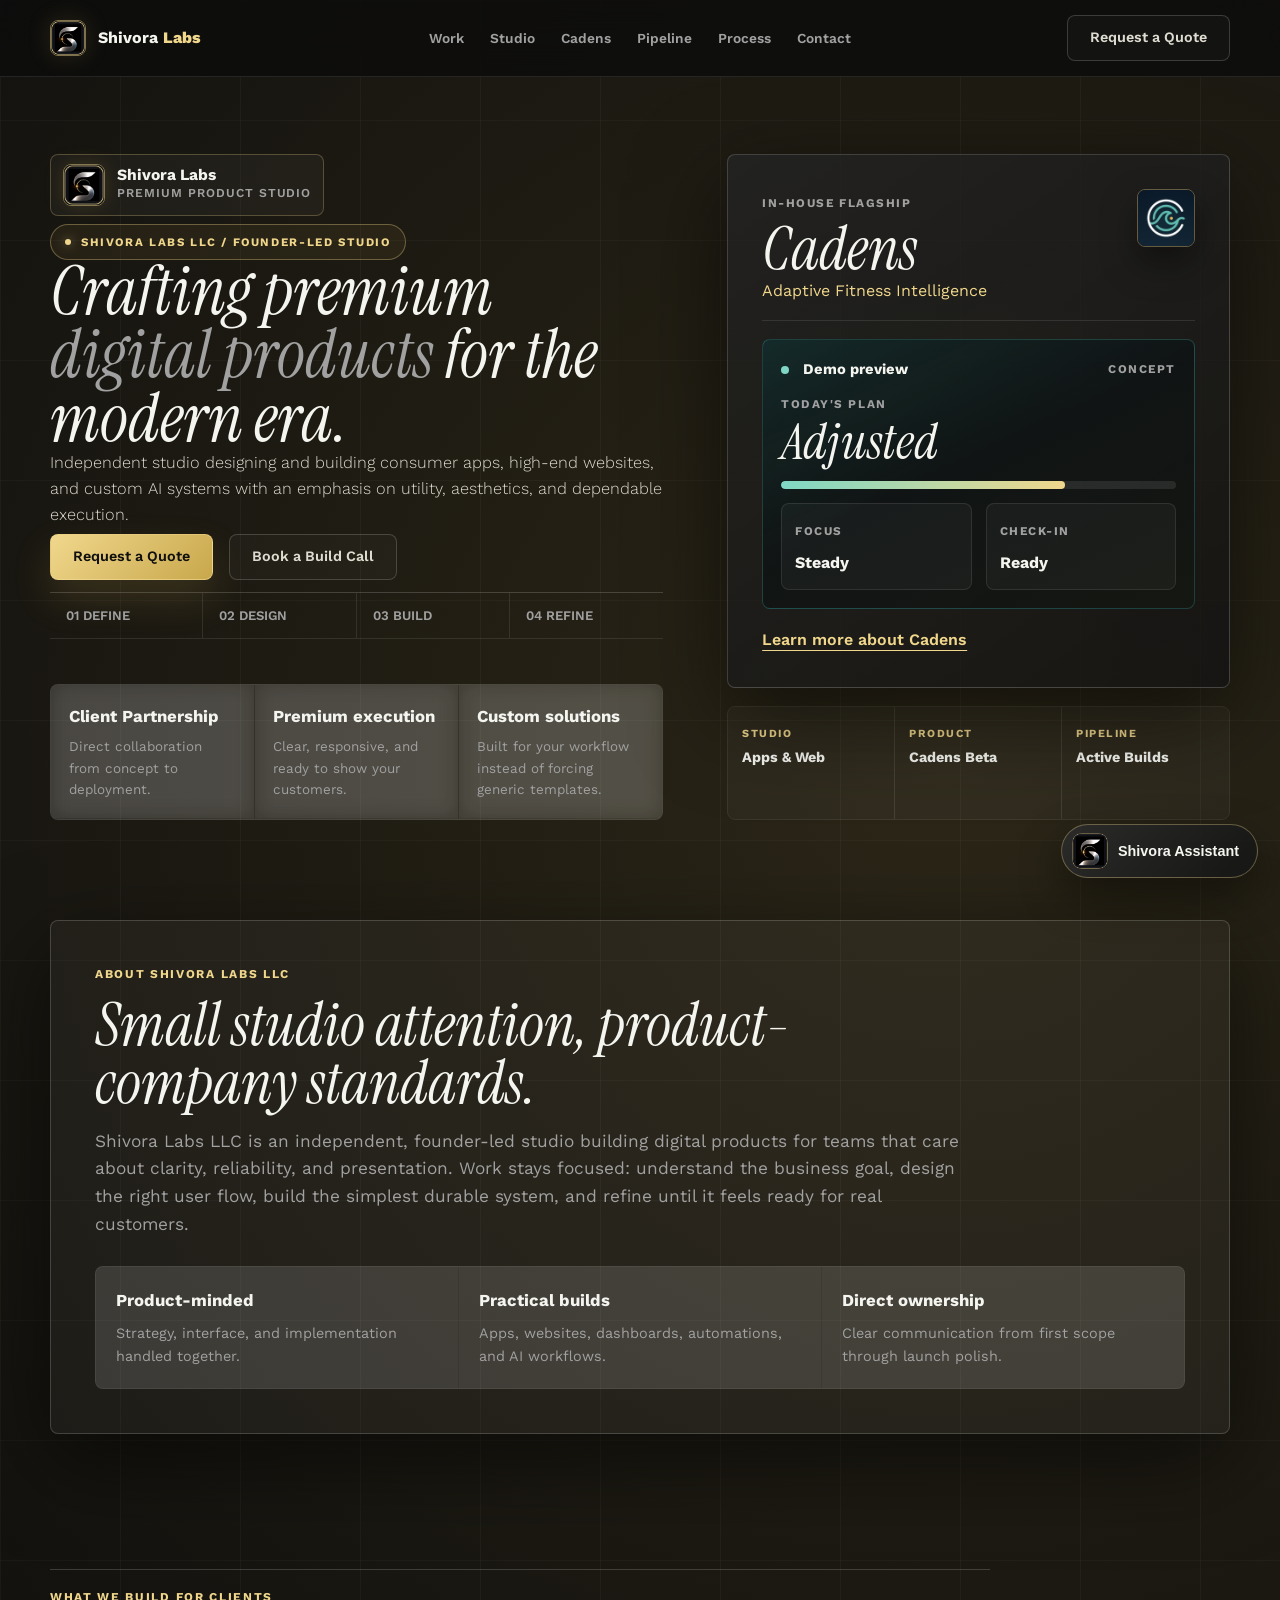
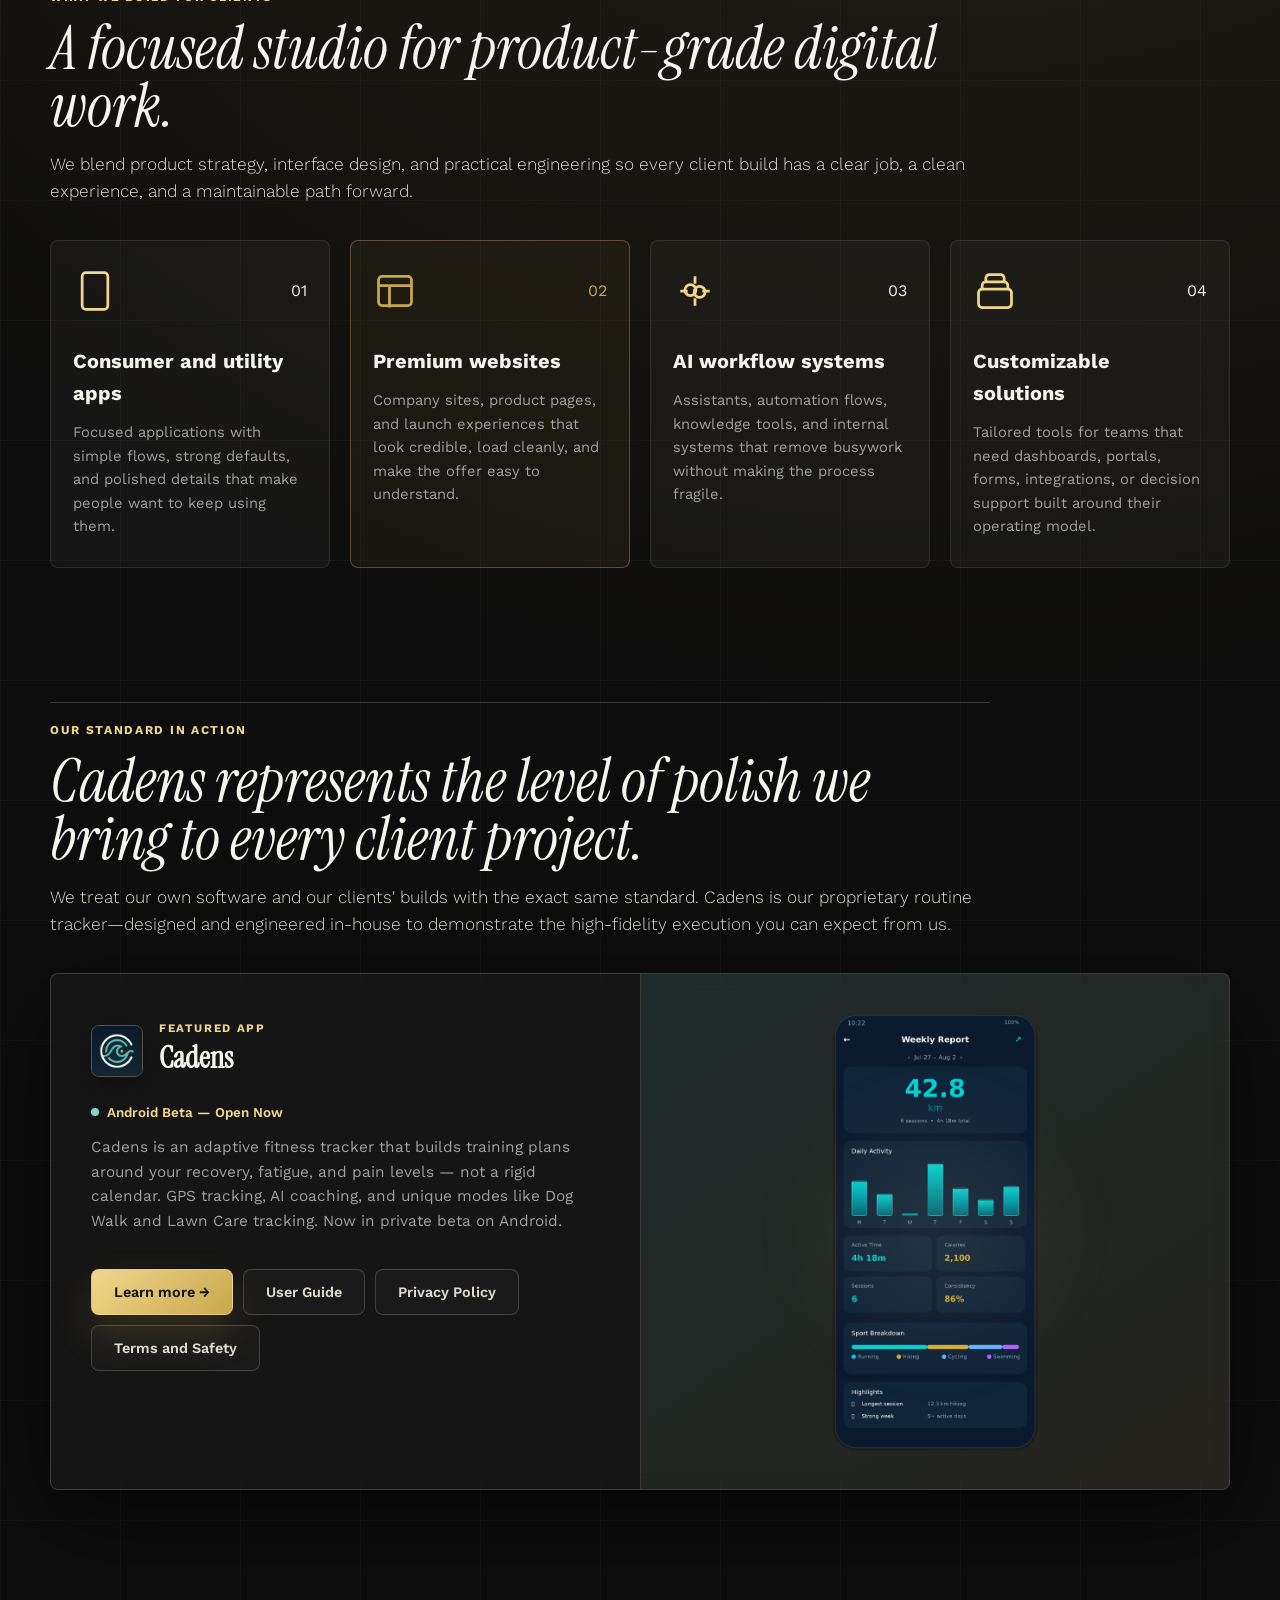
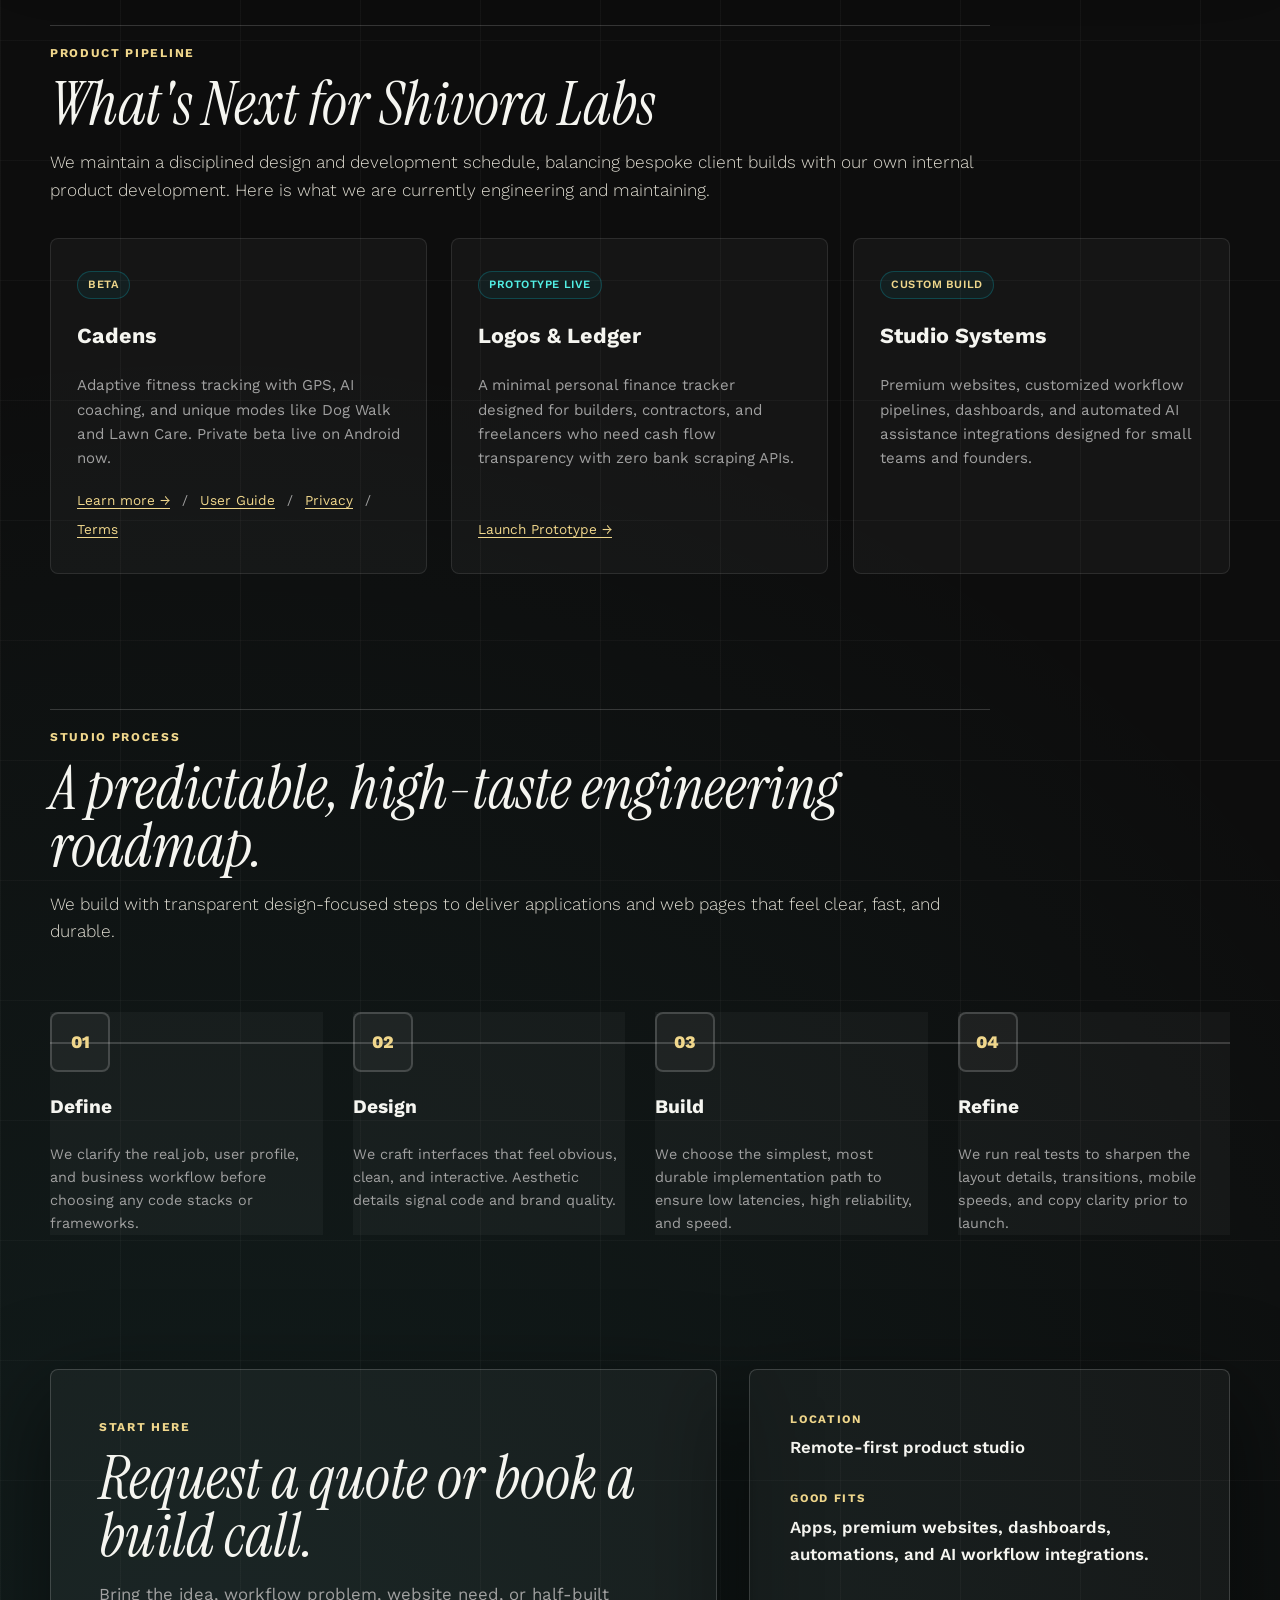
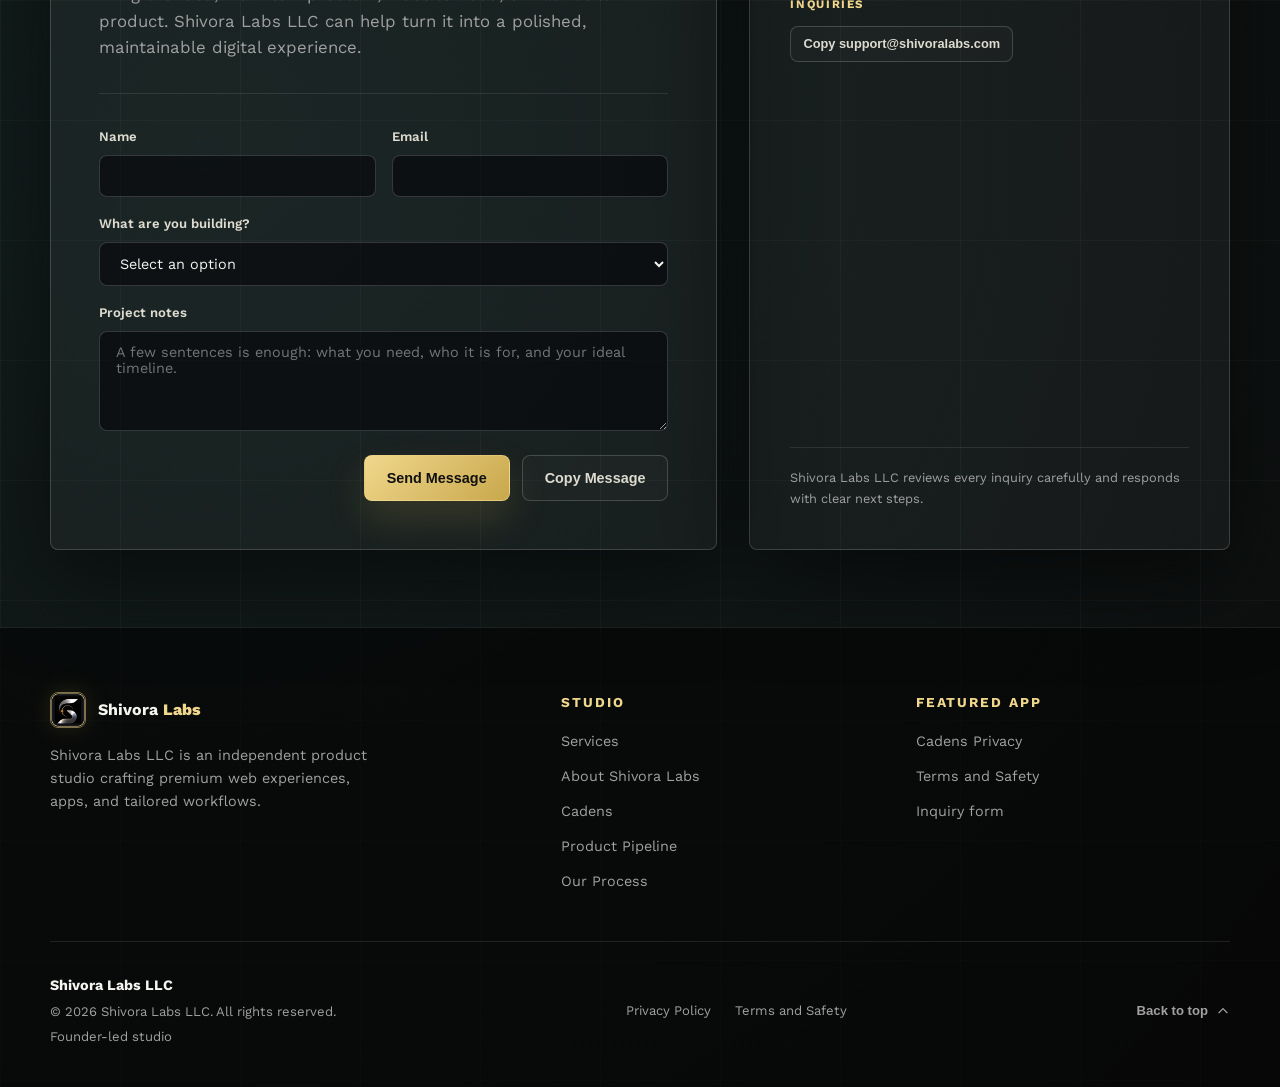
==== commit 2307dbd1: "Polish production editorial site" ====
--- a/index.html
+++ b/index.html
@@ -3,15 +3,15 @@
 <head>
   <meta charset="UTF-8" />
   <meta name="viewport" content="width=device-width, initial-scale=1.0" />
-  <title>Shivora Labs - Premium Product Studio in Charlotte, NC</title>
+  <title>Shivora Labs - Premium Product Studio</title>
   
-  <meta name="description" content="Shivora Labs LLC designs and builds premium software: consumer apps, high-end websites, and practical AI workflow systems. Charlotte-based, founder-led, product-grade." />
-  <meta property="og:title" content="Shivora Labs - Premium Product Studio in Charlotte, NC" />
-  <meta property="og:description" content="Charlotte-based product studio designing premium apps, high-end websites, and practical AI workflow systems." />
+  <meta name="description" content="Shivora Labs LLC designs and builds premium software: consumer apps, high-end websites, and practical AI workflow systems. Founder-led, product-grade, and built for real use." />
+  <meta property="og:title" content="Shivora Labs - Premium Product Studio" />
+  <meta property="og:description" content="Founder-led product studio designing premium apps, high-end websites, and practical AI workflow systems." />
   <meta property="og:type" content="website" />
   <meta property="og:image" content="Icons/shivora_logo_refined_square.png" />
   <meta name="twitter:card" content="summary_large_image" />
-  <meta name="twitter:title" content="Shivora Labs - Premium Product Studio in Charlotte, NC" />
+  <meta name="twitter:title" content="Shivora Labs - Premium Product Studio" />
   <meta name="twitter:description" content="Founder-led software studio for premium apps, websites, and AI workflow systems." />
   
   <!-- Favicon References -->
@@ -87,7 +87,7 @@
               <span>Premium product studio</span>
             </div>
           </div>
-          <div class="eyebrow stagger-1">Shivora Labs LLC / Charlotte, NC</div>
+          <div class="eyebrow stagger-1">Shivora Labs LLC / Founder-Led Studio</div>
           <h1 class="stagger-2">Crafting premium <span class="text-gradient">digital products</span> for the modern era.</h1>
           <p class="hero-copy stagger-3">
             Independent studio designing and building consumer apps, high-end websites, and custom AI systems with an emphasis on utility, aesthetics, and dependable execution.
@@ -133,22 +133,22 @@
           <div class="cadens-session-card" aria-label="Cadens session interface preview">
             <div class="session-topline">
               <span class="status-dot pulse-dot"></span>
-              <strong>Active session</strong>
-              <span>Live</span>
+              <strong>Demo preview</strong>
+              <span>Concept</span>
             </div>
             <div class="session-metric">
-              <span>Heart rate</span>
-              <strong>142 bpm</strong>
+              <span>Today's plan</span>
+              <strong>Adjusted</strong>
             </div>
             <div class="session-progress"><span></span></div>
             <div class="session-grid">
               <div>
-                <span>Output</span>
-                <strong>320 avg w</strong>
+                <span>Focus</span>
+                <strong>Steady</strong>
               </div>
               <div>
-                <span>Recovery</span>
-                <strong>Adaptive</strong>
+                <span>Check-in</span>
+                <strong>Ready</strong>
               </div>
             </div>
           </div>
@@ -177,7 +177,7 @@
         <span class="section-kicker">About Shivora Labs LLC</span>
         <h2>Small studio attention, product-company standards.</h2>
         <p>
-          Shivora Labs LLC is based in Charlotte, NC and builds digital products for teams that care about clarity, reliability, and presentation. Work stays focused: understand the business goal, design the right user flow, build the simplest durable system, and refine until it feels ready for real customers.
+          Shivora Labs LLC is an independent, founder-led studio building digital products for teams that care about clarity, reliability, and presentation. Work stays focused: understand the business goal, design the right user flow, build the simplest durable system, and refine until it feels ready for real customers.
         </p>
         <div class="about-proof">
           <div>
@@ -449,7 +449,7 @@
           <dl>
             <div>
               <dt>Location</dt>
-              <dd>Charlotte, NC</dd>
+              <dd>Remote-first product studio</dd>
             </div>
             <div>
               <dt>Good fits</dt>
@@ -466,7 +466,7 @@
           </dl>
           
           <div style="font-size:0.8rem; color:var(--muted); border-top: 1px solid var(--line); padding-top:20px; margin-top:20px;">
-            Shivora Labs LLC reviews inquiries daily from Charlotte, NC.
+            Shivora Labs LLC reviews every inquiry carefully and responds with clear next steps.
           </div>
         </aside>
       </div>
@@ -483,7 +483,7 @@
             <span>Shivora <strong>Labs</strong></span>
           </a>
           <p class="footer-desc">
-            Shivora Labs LLC is an independent product studio in Charlotte, NC crafting premium web experiences, apps, and tailored workflows.
+            Shivora Labs LLC is an independent product studio crafting premium web experiences, apps, and tailored workflows.
           </p>
         </div>
 
@@ -512,7 +512,7 @@
         <div class="footer-legal-block">
           <strong>Shivora Labs LLC</strong>
           <span>&copy; <span id="year"></span> Shivora Labs LLC. All rights reserved.</span>
-          <span>Charlotte, NC</span>
+          <span>Founder-led studio</span>
         </div>
         
         <div class="footer-legal">
@@ -550,7 +550,7 @@
         const message = inlineForm.elements.message.value.trim();
         const bodyText = `To: support@shivoralabs.com\n\nName: ${name}\nEmail: ${email}\nProject type: ${project}\n\nProject notes:\n${message}`;
         
-        window.copyEmailHelper(bodyText, "Your prepared message has been copied. You can send it to support@shivoralabs.com.", "inline-form-status");
+        window.copyEmailHelper(bodyText, "Prepared message copied for your records.", "inline-form-status");
       });
     }
 
@@ -585,12 +585,15 @@
         })
         .then(() => {
           inlineForm.reset();
-          inlineStatus.textContent = "Inquiry received. Thanks for reaching out. Shivora Labs will get back to you within 24 hours.";
+          inlineStatus.textContent = "Thank you. Your project note has been received.";
           inlineStatus.style.display = "block";
           inlineStatus.style.borderColor = "var(--cosmic-cyan)";
+          setTimeout(() => {
+            inlineStatus.style.display = "none";
+          }, 5000);
         })
         .catch(() => {
-          inlineStatus.textContent = "Form service encountered an error. Please reach us at support@shivoralabs.com directly.";
+          inlineStatus.textContent = "Message could not be sent. Please copy your note and email support@shivoralabs.com.";
           inlineStatus.style.display = "block";
           inlineStatus.style.borderColor = "rgba(220, 53, 69, 0.4)";
         })
--- a/styles.css
+++ b/styles.css
@@ -1746,6 +1746,16 @@
 
 .nav {
   min-height: 76px;
+  display: grid;
+  grid-template-columns: minmax(180px, 1fr) auto minmax(180px, 1fr);
+}
+
+.nav .brand {
+  justify-self: start;
+}
+
+.nav > .button {
+  justify-self: end;
 }
 
 .brand {
@@ -1811,16 +1821,31 @@
   scroll-margin-top: 104px;
 }
 
+#services,
+#cadens,
+#apps,
+#studio,
+#contact {
+  padding-top: clamp(38px, 4.5vw, 64px);
+}
+
 .hero {
-  grid-template-columns: minmax(0, 0.95fr) minmax(340px, 0.82fr);
-  gap: clamp(48px, 7vw, 92px);
+  grid-template-columns: minmax(0, 1fr) minmax(420px, 0.82fr);
+  gap: clamp(44px, 5vw, 72px);
   min-height: auto;
-  align-items: center;
-  padding-top: clamp(72px, 8vw, 112px);
+  align-items: stretch;
+  padding-top: clamp(58px, 6vw, 86px);
 }
 
 .hero-content {
-  gap: 22px;
+  display: grid;
+  grid-template-rows: 1fr auto;
+  gap: 18px;
+}
+
+.hero-content > div:first-child,
+.hero-visual .featured-work-card {
+  align-self: start;
 }
 
 .hero-signature {
@@ -1892,9 +1917,9 @@
 }
 
 h1 {
-  max-width: 700px;
-  font-size: clamp(3.1rem, 5.9vw, 5.85rem);
-  line-height: 0.92;
+  max-width: 660px;
+  font-size: clamp(3rem, 5.25vw, 5.1rem);
+  line-height: 0.94;
 }
 
 h2 {
@@ -1921,7 +1946,7 @@
 }
 
 .hero-copy {
-  max-width: 650px;
+  max-width: 620px;
   font-size: clamp(1.02rem, 1.25vw, 1.16rem);
 }
 
@@ -1978,6 +2003,8 @@
 }
 
 .hero-visual {
+  display: grid;
+  grid-template-rows: 1fr auto;
   gap: 18px;
 }
 
@@ -1988,9 +2015,9 @@
 
 .featured-work-card {
   display: grid;
-  gap: 26px;
+  gap: 18px;
   place-items: stretch;
-  padding: clamp(24px, 4vw, 42px);
+  padding: clamp(22px, 3vw, 34px);
   border: 1px solid var(--line-strong);
   border-radius: 8px;
   background:
@@ -2004,7 +2031,7 @@
   justify-content: space-between;
   gap: 22px;
   align-items: flex-start;
-  padding-bottom: 24px;
+  padding-bottom: 16px;
   border-bottom: 1px solid var(--line);
 }
 
@@ -2020,7 +2047,7 @@
 
 .work-card-head h2 {
   margin: 6px 0 0;
-  font-size: clamp(3rem, 5.8vw, 5.2rem);
+  font-size: clamp(2.75rem, 4.7vw, 4.3rem);
 }
 
 .work-card-head p {
@@ -2029,8 +2056,8 @@
 }
 
 .work-card-head img {
-  width: 64px;
-  height: 64px;
+  width: 58px;
+  height: 58px;
   border: 1px solid rgba(240, 215, 140, 0.34);
   border-radius: 8px;
   box-shadow: 0 16px 36px rgba(0, 0, 0, 0.42);
@@ -2038,8 +2065,8 @@
 
 .cadens-session-card {
   display: grid;
-  gap: 20px;
-  padding: 24px;
+  gap: 14px;
+  padding: 18px;
   border: 1px solid rgba(82, 239, 229, 0.2);
   border-radius: 8px;
   background:
@@ -2069,7 +2096,7 @@
 .session-metric strong {
   color: var(--text);
   font-family: var(--font-display);
-  font-size: clamp(2.8rem, 5vw, 4.4rem);
+  font-size: clamp(2.45rem, 4vw, 3.55rem);
   font-style: italic;
   font-weight: 400;
   line-height: 0.95;
@@ -2092,7 +2119,7 @@
 
 .session-grid > div {
   flex: 1;
-  padding: 16px;
+  padding: 13px;
   border: 1px solid var(--line);
   border-radius: 8px;
   background: rgba(255, 255, 255, 0.035);
@@ -2168,8 +2195,16 @@
 }
 
 .product-panel {
-  max-width: 980px;
+  width: 100%;
+  max-width: none;
+  margin-left: 0;
+  margin-right: 0;
+  grid-template-columns: minmax(0, 1fr) minmax(420px, 1fr);
   background: rgba(255, 255, 255, 0.035);
+}
+
+.product-copy {
+  justify-content: flex-start;
 }
 
 .product-title img {
@@ -2194,6 +2229,10 @@
   background:
     linear-gradient(145deg, rgba(82, 239, 229, 0.08), rgba(201, 168, 76, 0.06)),
     rgba(255, 255, 255, 0.025);
+  min-height: 390px;
+  align-items: center;
+  padding-top: clamp(24px, 3vw, 36px);
+  padding-bottom: clamp(24px, 3vw, 36px);
 }
 
 .product-visual::after {
@@ -2231,6 +2270,25 @@
   box-shadow: 0 0 0 3px rgba(201, 168, 76, 0.14);
 }
 
+.contact-wrap {
+  grid-template-columns: minmax(0, 1fr) minmax(340px, 0.72fr);
+  align-items: stretch;
+}
+
+.contact-card,
+.contact-side {
+  height: 100%;
+}
+
+.contact-side {
+  justify-content: space-between;
+  min-height: 100%;
+}
+
+.contact-side dl {
+  align-content: start;
+}
+
 #inline-form-status.is-visible,
 #inline-form-status[style*="block"] {
   display: block !important;
@@ -2310,3 +2368,18 @@
     height: 54px;
   }
 }
+
+@media (max-width: 900px) {
+  .hero,
+  .product-panel,
+  .contact-wrap {
+    grid-template-columns: minmax(0, 1fr);
+  }
+
+  .hero-visual,
+  .featured-work-card,
+  .product-visual,
+  .phone-mockup {
+    max-width: 100%;
+  }
+}
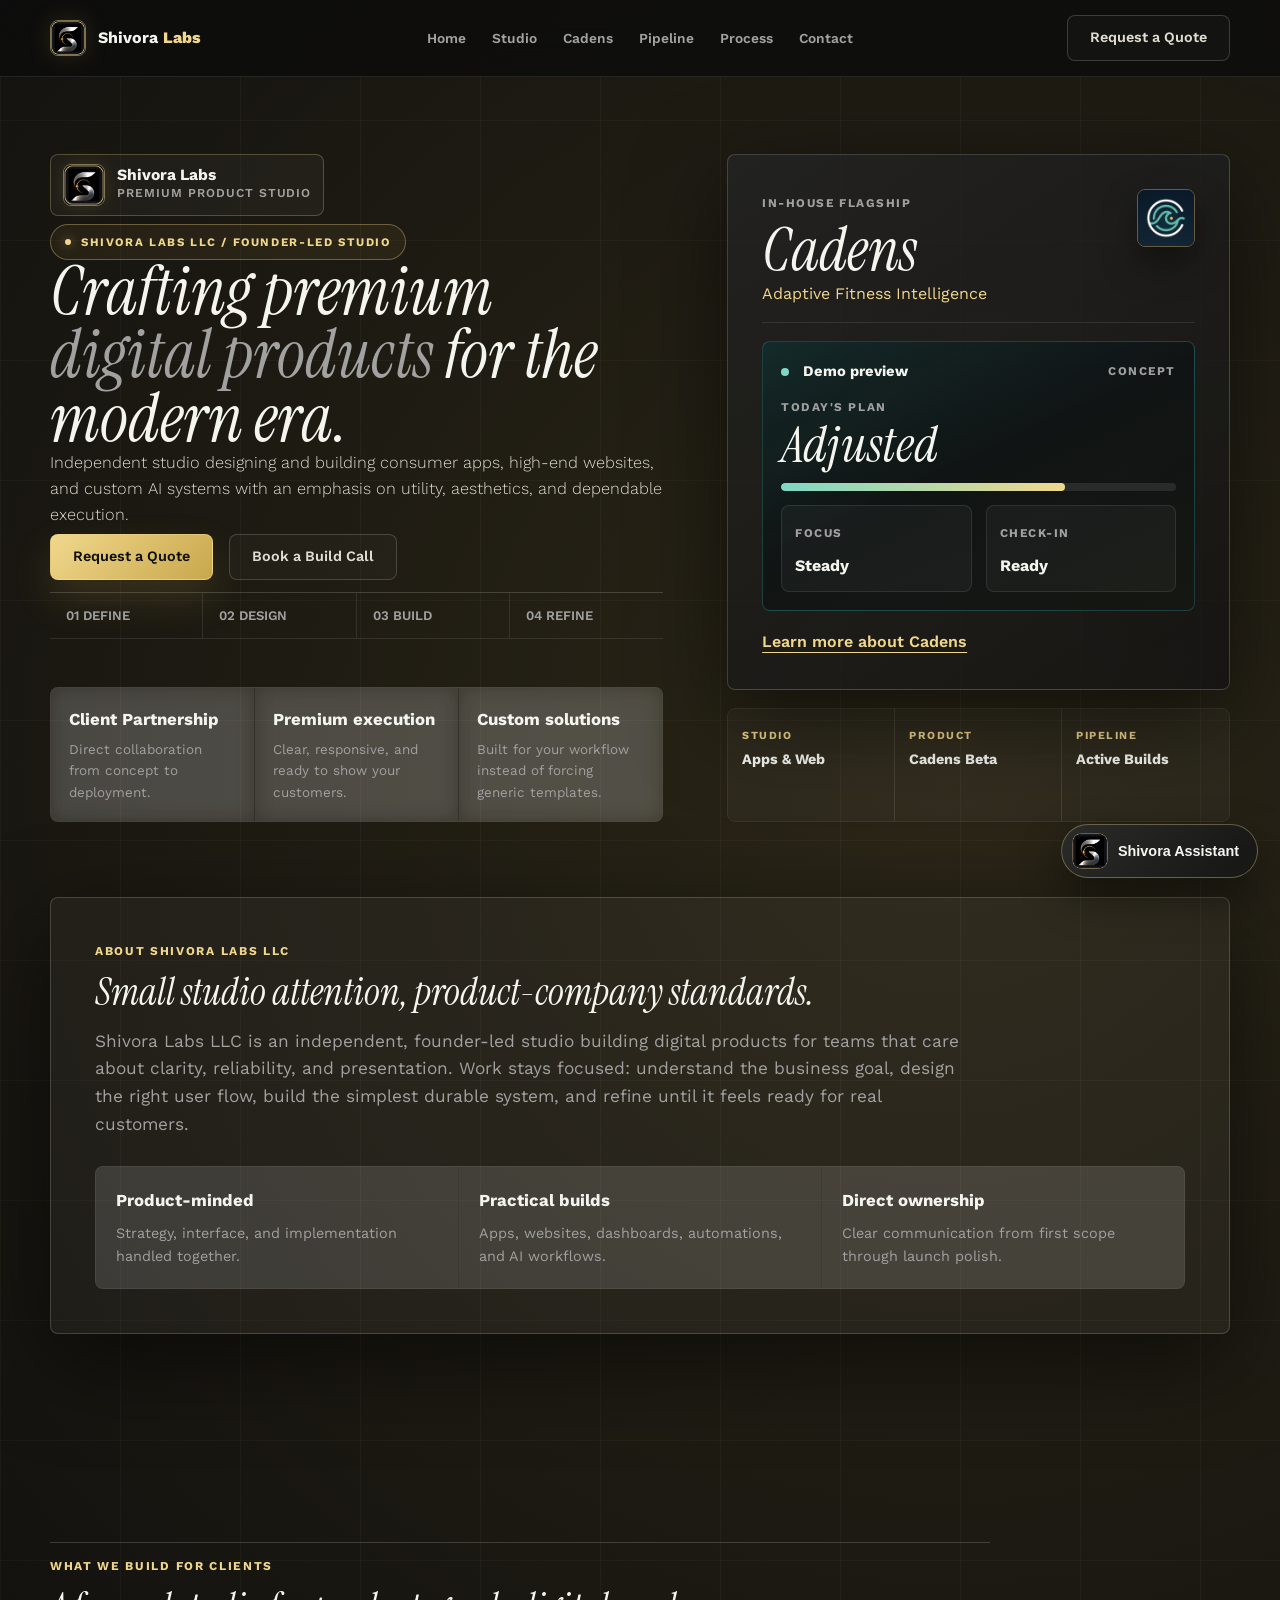
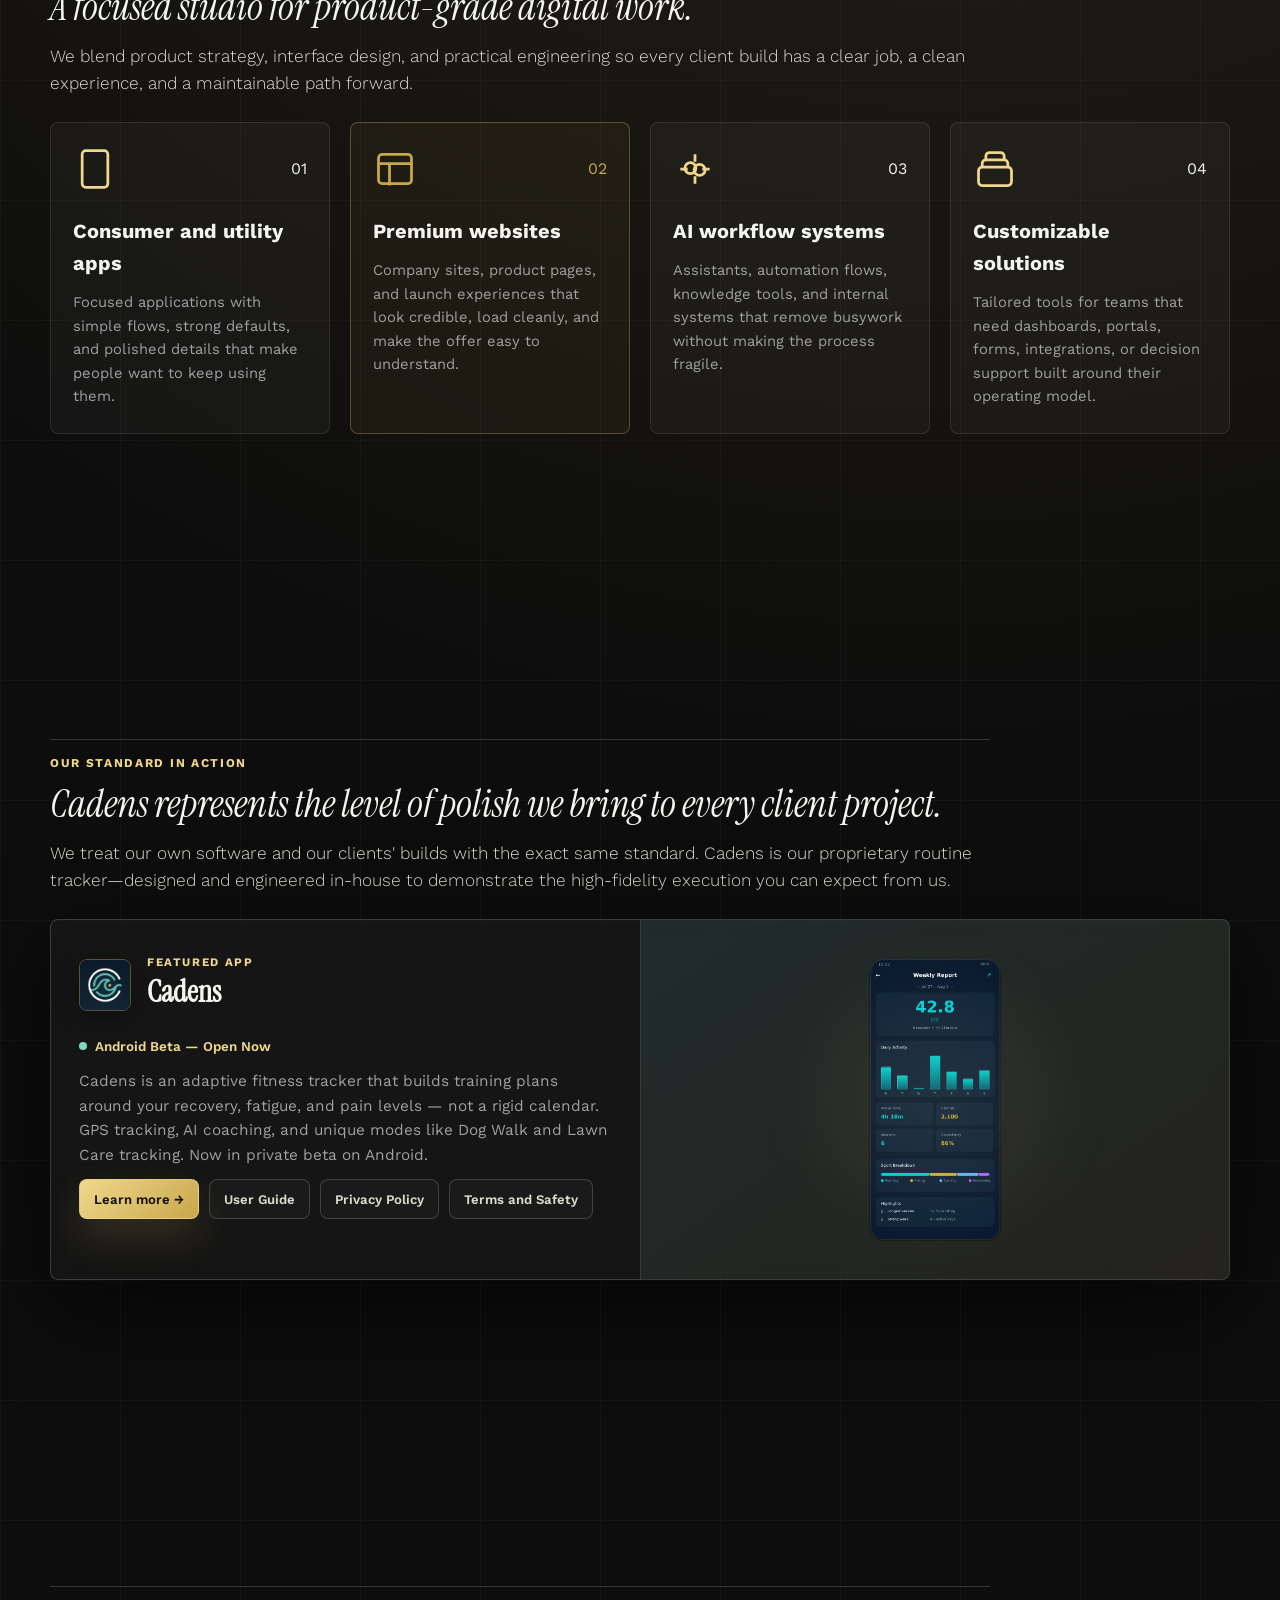
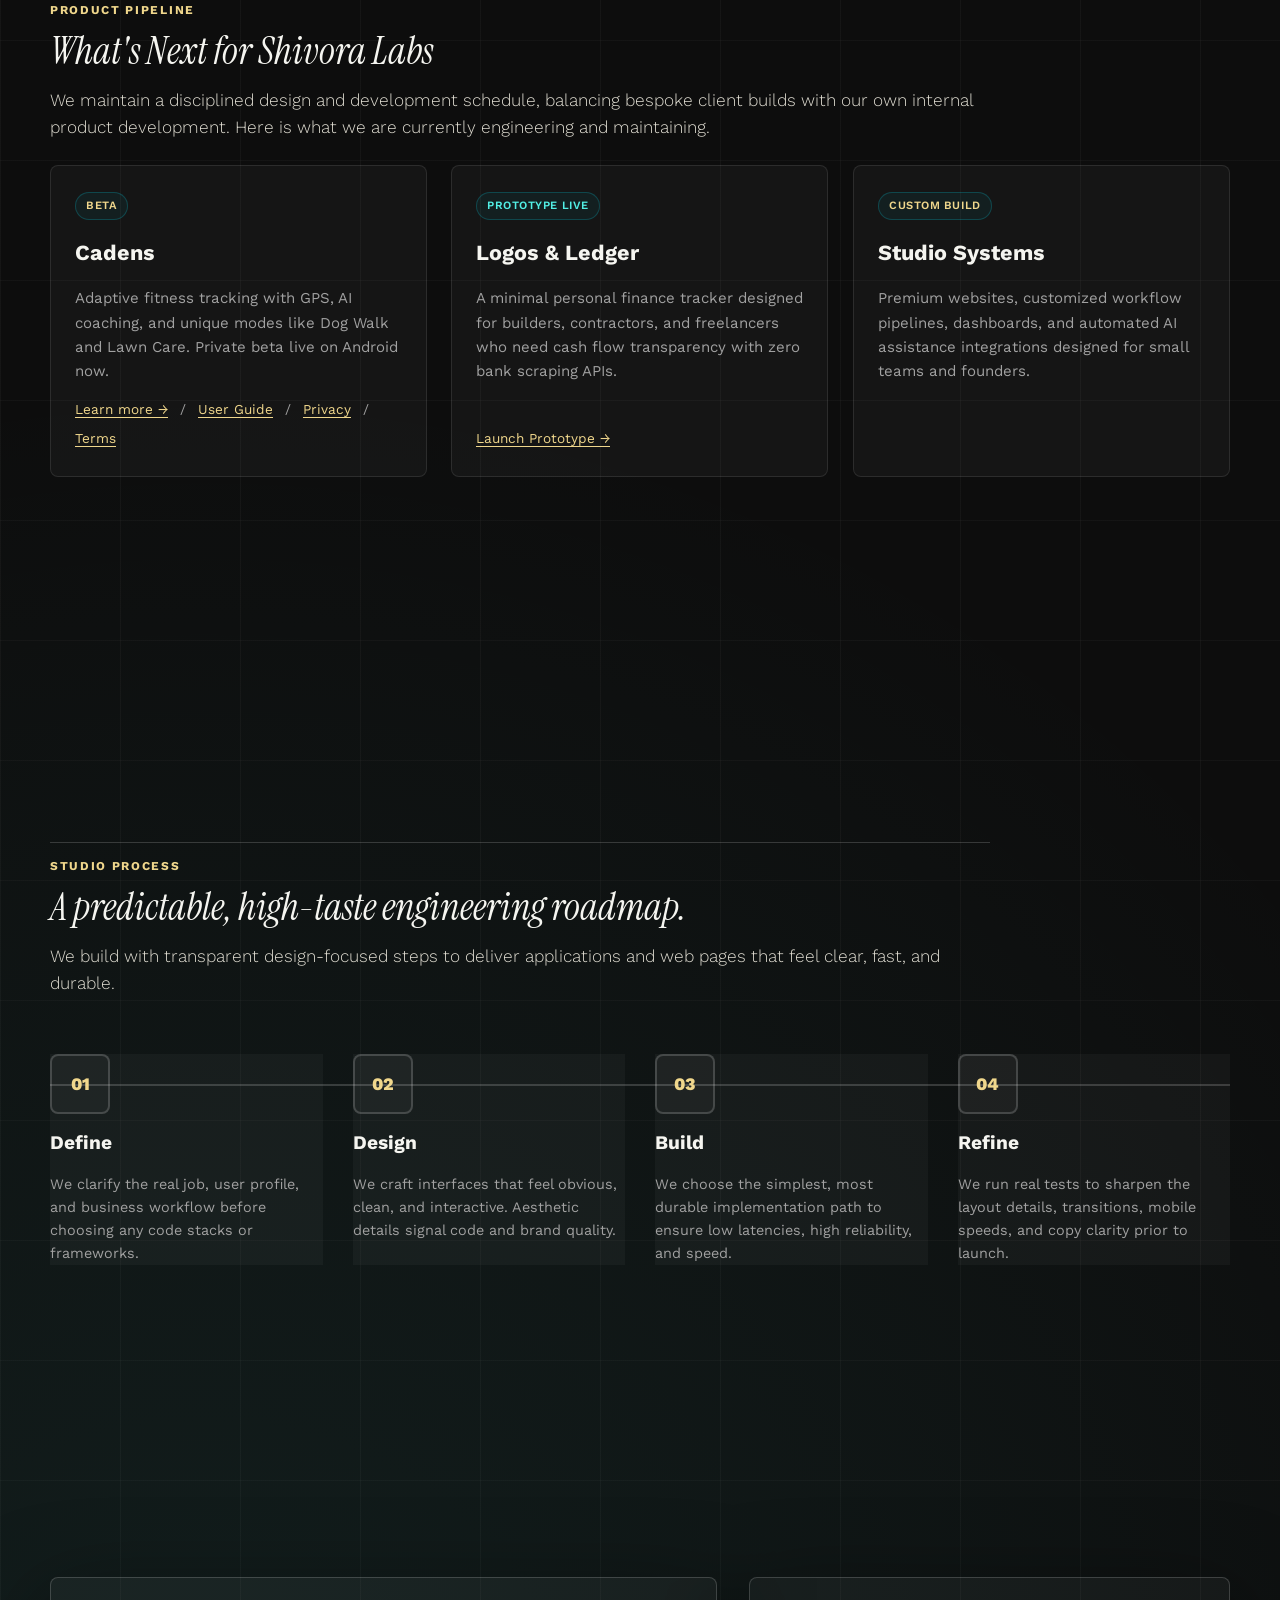
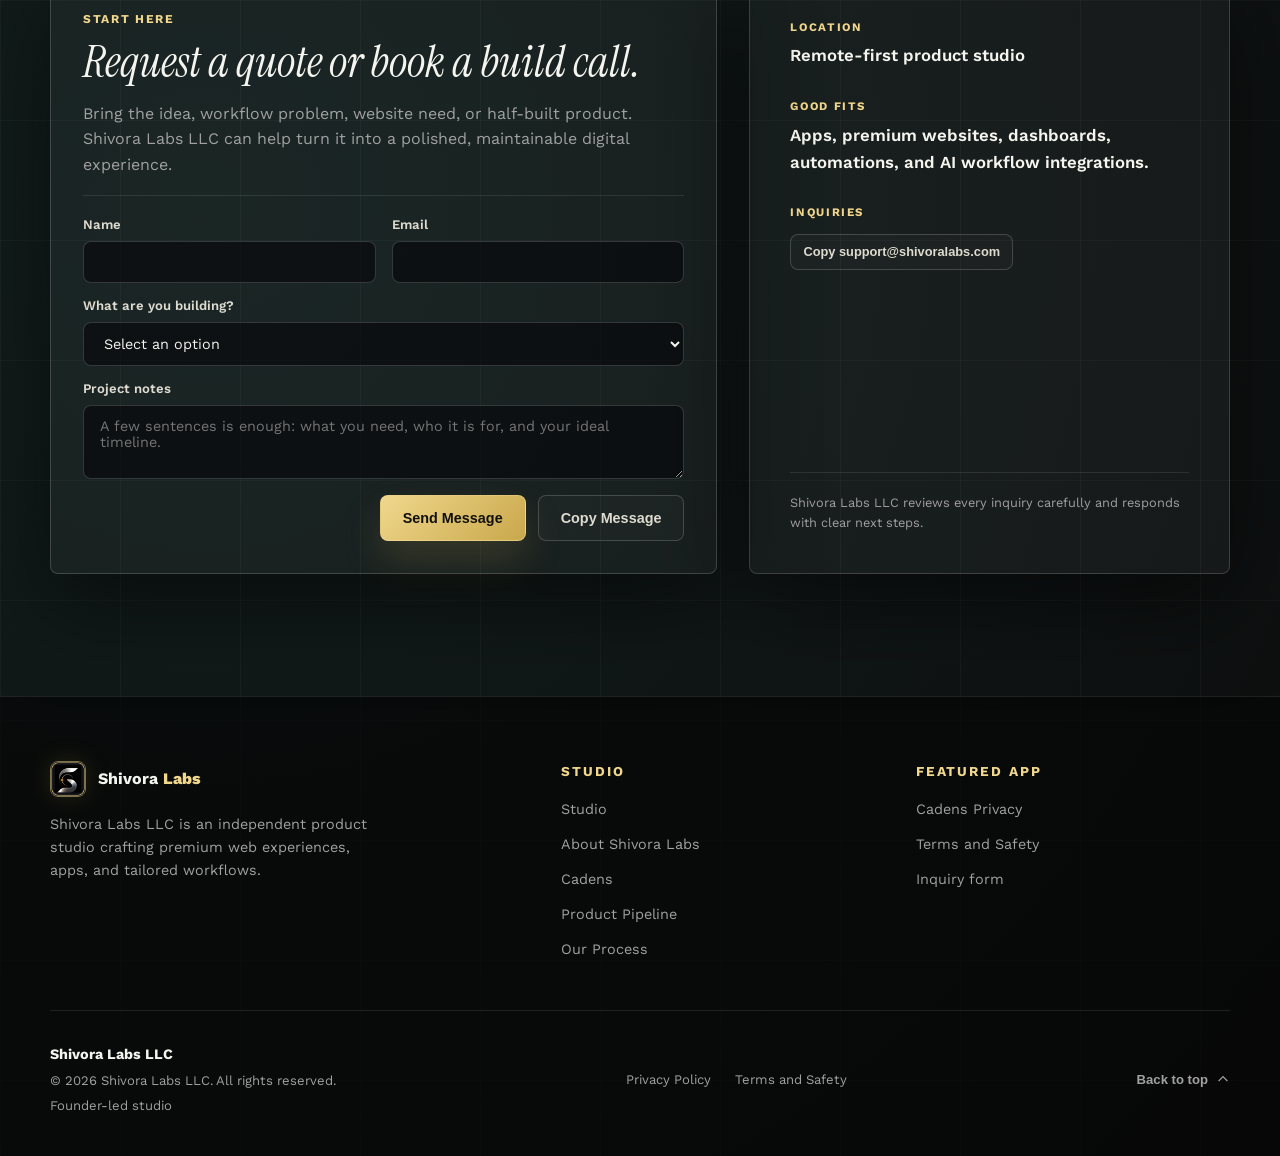
==== commit de6d13a8: "Align homepage anchors and section landings" ====
--- a/index.html
+++ b/index.html
@@ -38,11 +38,11 @@
 
   <!-- Mobile Navigation Drawer -->
   <div class="mobile-drawer" id="mobileDrawer">
-    <a href="#work">Work</a>
-    <a href="#services">Studio</a>
+    <a href="#home">Home</a>
+    <a href="#studio">Studio</a>
     <a href="#cadens">Cadens</a>
-    <a href="#apps">Pipeline</a>
-    <a href="#studio">Process</a>
+    <a href="#pipeline">Pipeline</a>
+    <a href="#process">Process</a>
     <a href="#contact">Contact</a>
     <a class="button primary" style="margin-top: 16px;" href="#contact">Request a Quote</a>
   </div>
@@ -56,11 +56,11 @@
       </a>
       
       <nav class="nav-links" aria-label="Site links">
-        <a href="#work">Work</a>
-        <a href="#services">Studio</a>
+        <a href="#home">Home</a>
+        <a href="#studio">Studio</a>
         <a href="#cadens">Cadens</a>
-        <a href="#apps">Pipeline</a>
-        <a href="#studio">Process</a>
+        <a href="#pipeline">Pipeline</a>
+        <a href="#process">Process</a>
         <a href="#contact">Contact</a>
       </nav>
       
@@ -77,7 +77,7 @@
 
   <main>
     <!-- Hero Section -->
-    <section class="shell hero reveal hero-enter" id="work">
+    <section class="shell hero reveal hero-enter" id="home">
       <div class="hero-content">
         <div>
           <div class="hero-signature stagger-1" aria-label="Shivora Labs studio identity">
@@ -197,7 +197,7 @@
     </section>
 
     <!-- Services Section -->
-    <section class="shell" id="services">
+    <section class="shell page-section" id="studio">
       <div class="section-head reveal">
         <span class="section-kicker">What We Build for Clients</span>
         <h2>A focused studio for product-grade digital work.</h2>
@@ -265,7 +265,7 @@
     </section>
 
     <!-- Cadens Section -->
-    <section class="shell" id="cadens">
+    <section class="shell page-section" id="cadens">
       <div class="section-head reveal">
         <span class="section-kicker">Our Standard in Action</span>
         <h2>Cadens represents the level of polish we bring to every client project.</h2>
@@ -293,8 +293,6 @@
             Cadens is an adaptive fitness tracker that builds training plans around your recovery, fatigue, and pain levels — not a rigid calendar. GPS tracking, AI coaching, and unique modes like Dog Walk and Lawn Care tracking. Now in private beta on Android.
           </p>
 
-          <p style="margin-bottom: 24px;"></p>
-
           <div class="product-links">
             <a class="button primary" href="cadens/">Learn more →</a>
             <a class="button secondary" href="cadens/guide/">User Guide</a>
@@ -311,7 +309,7 @@
     </section>
 
     <!-- Product Pipeline Section -->
-    <section class="shell" id="apps">
+    <section class="shell page-section" id="pipeline">
       <div class="section-head reveal">
         <span class="section-kicker">Product Pipeline</span>
         <h2>What's Next for Shivora Labs</h2>
@@ -354,7 +352,7 @@
     </section>
 
     <!-- Studio Process Section -->
-    <section class="shell" id="studio">
+    <section class="shell page-section" id="process">
       <div class="section-head reveal">
         <span class="section-kicker">Studio Process</span>
         <h2>A predictable, high-taste engineering roadmap.</h2>
@@ -391,7 +389,7 @@
     </section>
 
     <!-- Contact Section -->
-    <section class="shell" id="contact">
+    <section class="shell page-section" id="contact">
       <div class="contact-wrap reveal">
         <div class="contact-card">
           <span class="section-kicker">Start Here</span>
@@ -490,11 +488,11 @@
         <div class="footer-links-col">
           <h4>Studio</h4>
           <ul>
-            <li><a href="#services">Services</a></li>
+            <li><a href="#studio">Studio</a></li>
             <li><a href="#about">About Shivora Labs</a></li>
             <li><a href="#cadens">Cadens</a></li>
-            <li><a href="#apps">Product Pipeline</a></li>
-            <li><a href="#studio">Our Process</a></li>
+            <li><a href="#pipeline">Product Pipeline</a></li>
+            <li><a href="#process">Our Process</a></li>
           </ul>
         </div>
 
--- a/styles.css
+++ b/styles.css
@@ -1814,19 +1814,26 @@
 }
 
 section {
-  padding: clamp(54px, 6vw, 90px) 0;
+  padding: clamp(34px, 4vw, 54px) 0;
 }
 
 section[id] {
-  scroll-margin-top: 104px;
-}
-
-#services,
+  scroll-margin-top: 78px;
+}
+
+#studio,
 #cadens,
-#apps,
-#studio,
+#pipeline,
+#process,
 #contact {
-  padding-top: clamp(38px, 4.5vw, 64px);
+  padding-top: clamp(22px, 2.6vw, 34px);
+}
+
+.page-section {
+  min-height: calc(100svh - 78px);
+  display: flex;
+  flex-direction: column;
+  justify-content: center;
 }
 
 .hero {
@@ -1923,8 +1930,8 @@
 }
 
 h2 {
-  font-size: clamp(2.55rem, 4.7vw, 4.35rem);
-  line-height: 0.96;
+  font-size: clamp(2.05rem, 3vw, 2.75rem);
+  line-height: 1;
 }
 
 h3,
@@ -2150,16 +2157,26 @@
 
 .section-head {
   max-width: 940px;
-  margin-bottom: 34px;
-  padding-top: 18px;
+  margin-bottom: 24px;
+  padding-top: 14px;
   border-top: 1px solid var(--line-strong);
 }
 
 .service-card,
 .coming-card {
-  min-height: 250px;
+  min-height: 228px;
   border-color: var(--line);
   box-shadow: none;
+}
+
+.service-card {
+  gap: 24px;
+  padding: 24px 22px;
+}
+
+.coming-card {
+  gap: 16px;
+  padding: 26px 24px;
 }
 
 .service-card::before {
@@ -2205,6 +2222,7 @@
 
 .product-copy {
   justify-content: flex-start;
+  padding: clamp(20px, 2.6vw, 28px);
 }
 
 .product-title img {
@@ -2229,12 +2247,22 @@
   background:
     linear-gradient(145deg, rgba(82, 239, 229, 0.08), rgba(201, 168, 76, 0.06)),
     rgba(255, 255, 255, 0.025);
-  min-height: 390px;
+  min-height: 230px;
   align-items: center;
   padding-top: clamp(24px, 3vw, 36px);
   padding-bottom: clamp(24px, 3vw, 36px);
 }
 
+.product-visual img {
+  width: min(136px, 30vw) !important;
+}
+
+.product-panel .button {
+  min-height: 40px;
+  padding: 0 14px;
+  font-size: 0.82rem;
+}
+
 .product-visual::after {
   background: radial-gradient(circle, rgba(240, 215, 140, 0.1) 0%, transparent 70%);
 }
@@ -2244,6 +2272,8 @@
 }
 
 .process-step {
+  gap: 14px;
+  min-height: 164px;
   padding: 0;
   border: 0;
 }
@@ -2280,6 +2310,21 @@
   height: 100%;
 }
 
+.contact-card {
+  padding: clamp(24px, 2.8vw, 32px);
+}
+
+.contact-card h2 {
+  max-width: 680px;
+  font-size: clamp(2.25rem, 3.4vw, 3rem);
+}
+
+.contact-card p {
+  margin-top: 12px;
+  margin-bottom: 18px;
+  font-size: 1rem;
+}
+
 .contact-side {
   justify-content: space-between;
   min-height: 100%;
@@ -2292,6 +2337,29 @@
 #inline-form-status.is-visible,
 #inline-form-status[style*="block"] {
   display: block !important;
+}
+
+.contact-mini-form {
+  gap: 12px 16px;
+  margin-top: 18px;
+  padding-top: 18px;
+}
+
+.contact-mini-form .field {
+  gap: 6px;
+}
+
+.contact-mini-form input,
+.contact-mini-form select {
+  min-height: 42px;
+}
+
+.contact-mini-form textarea {
+  min-height: 74px;
+}
+
+.contact-mini-form .actions {
+  margin-top: 4px;
 }
 
 .site-footer {
@@ -2338,6 +2406,10 @@
 }
 
 @media (max-width: 640px) {
+  main {
+    padding-bottom: 420px;
+  }
+
   h1 {
     font-size: clamp(2.65rem, 13vw, 3.45rem);
     line-height: 0.94;
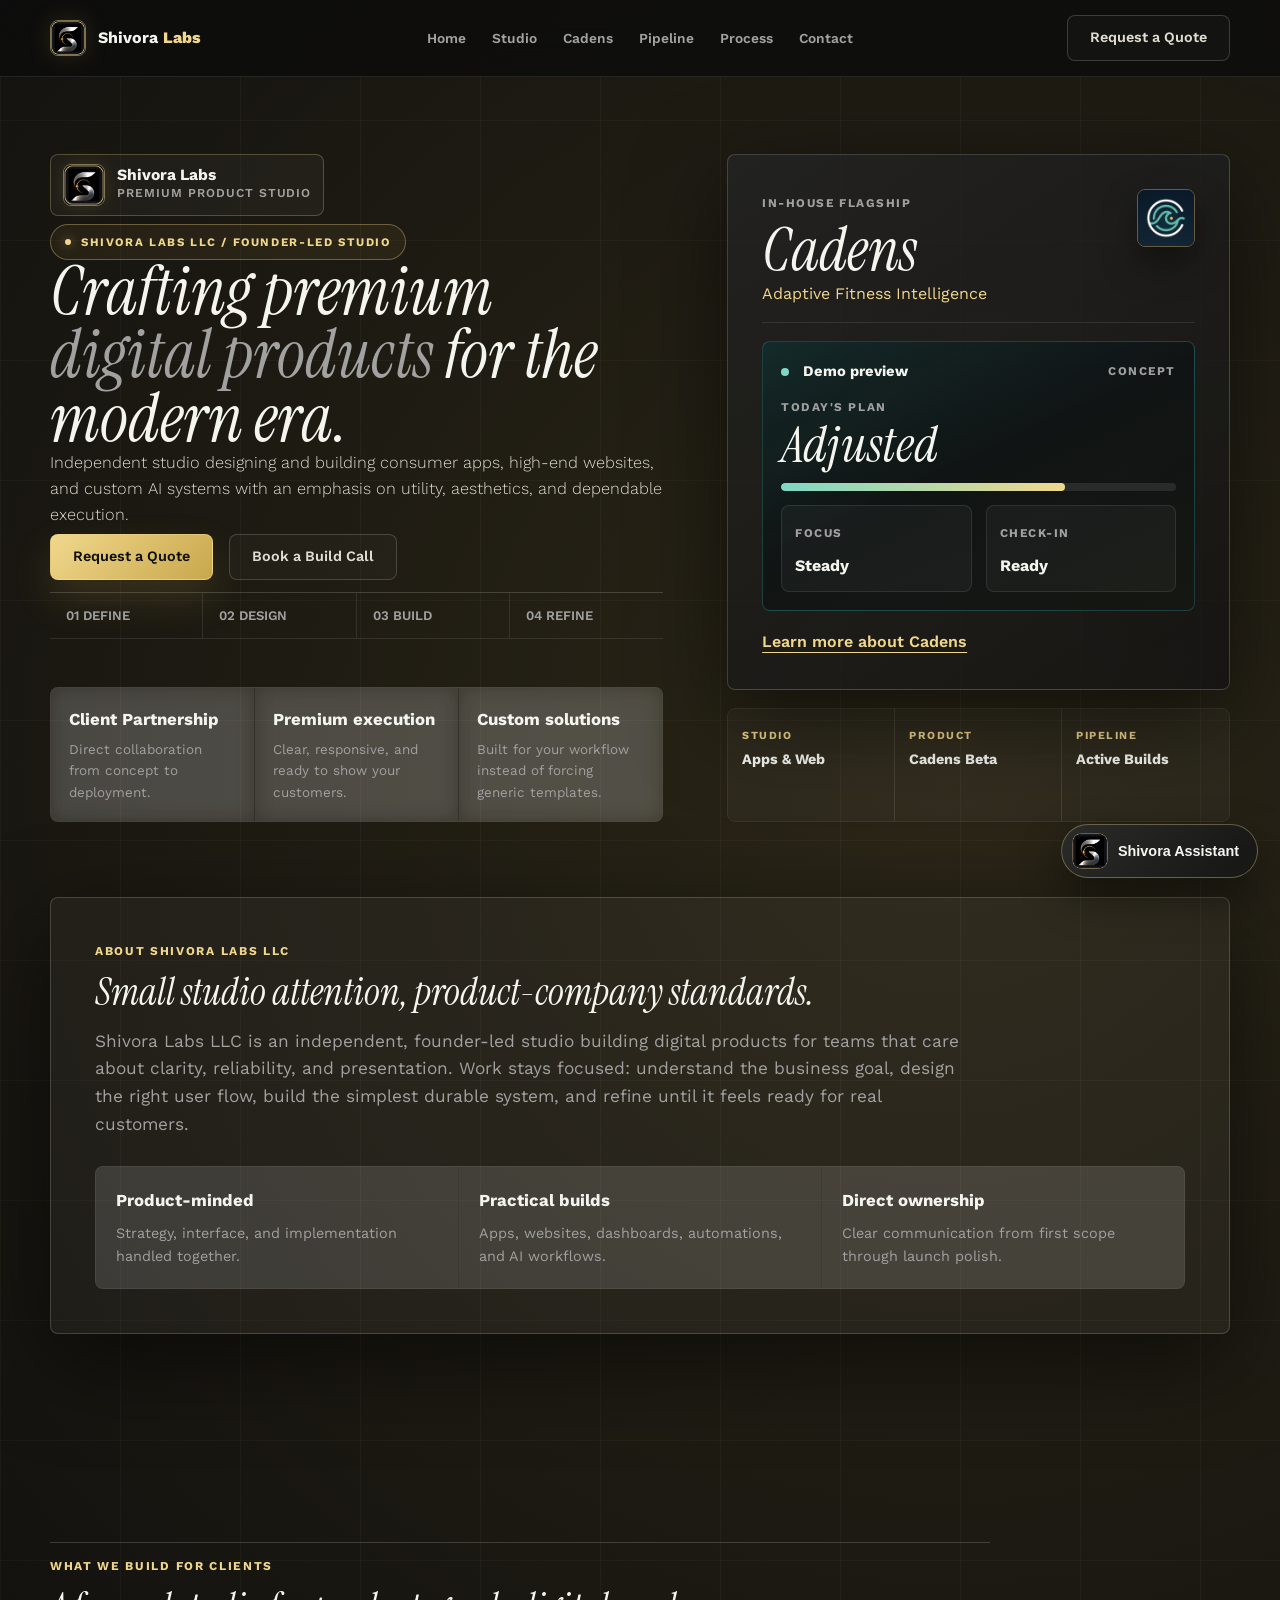
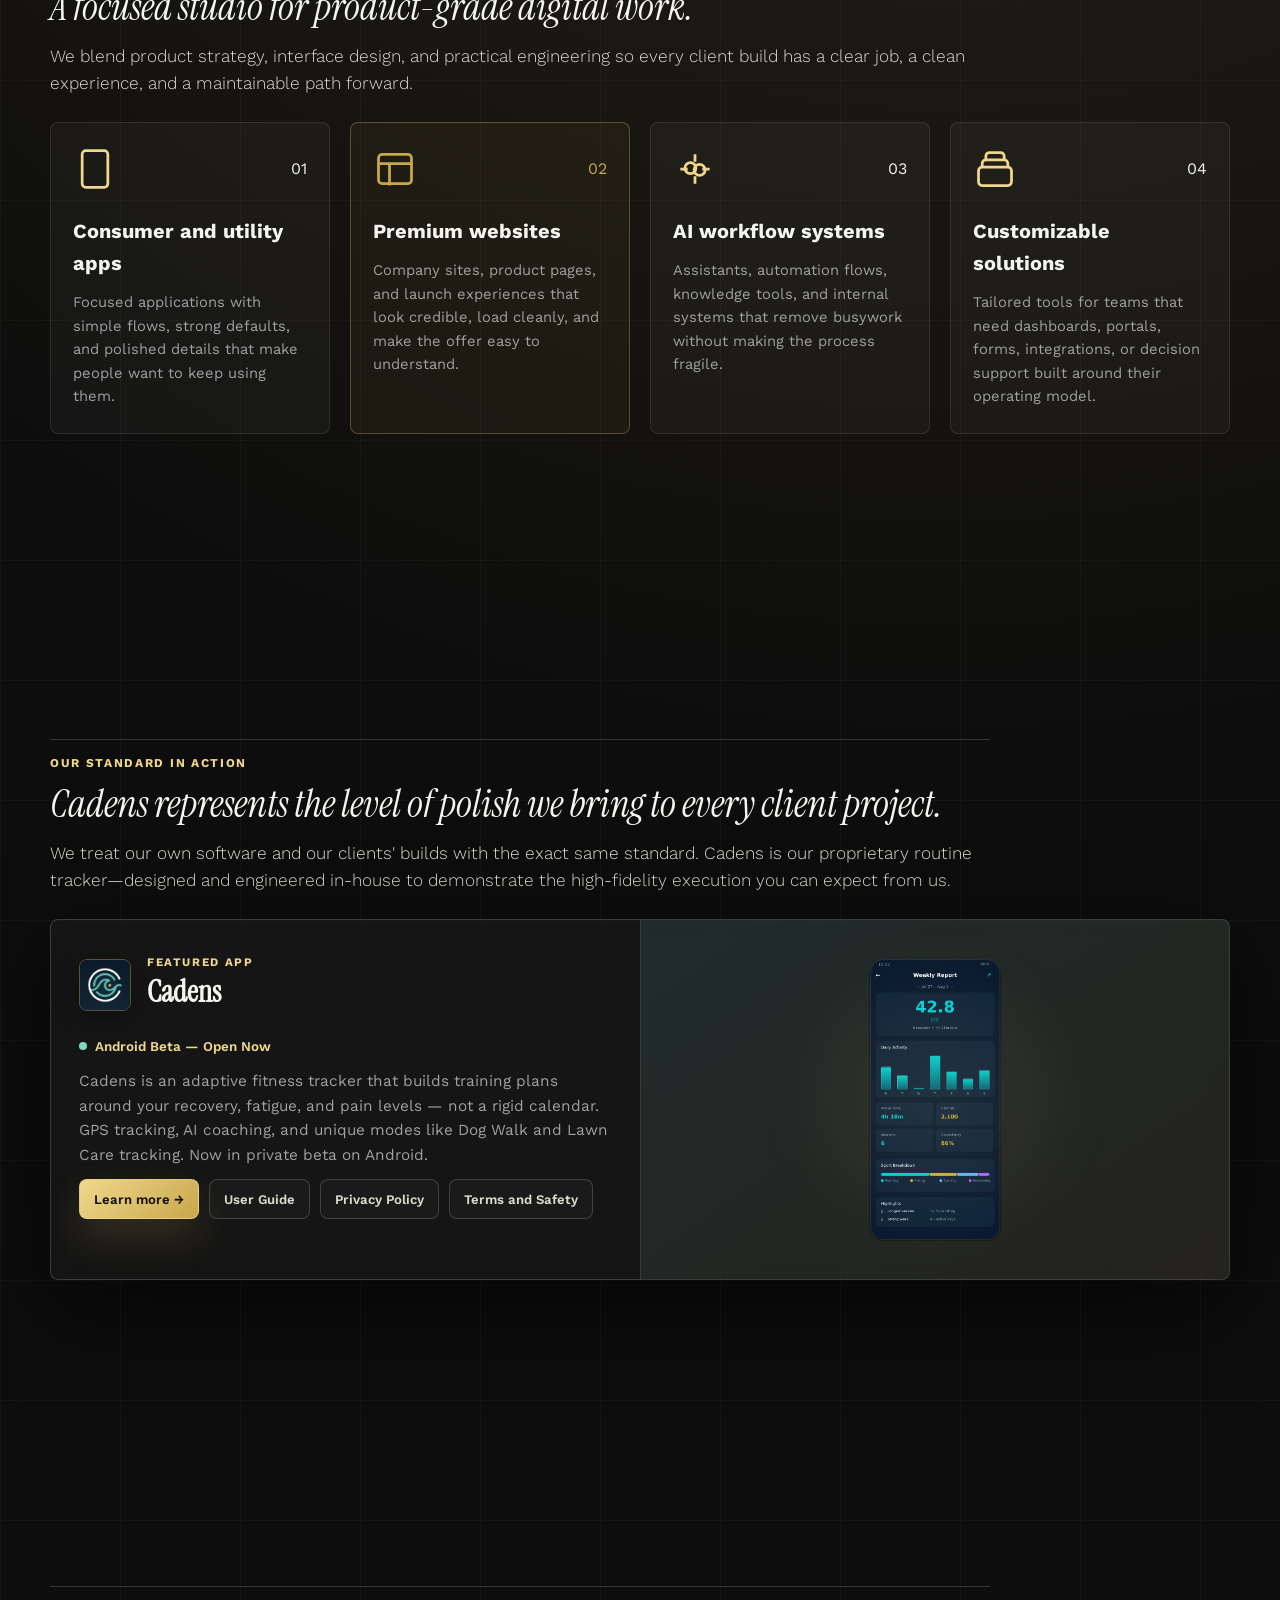
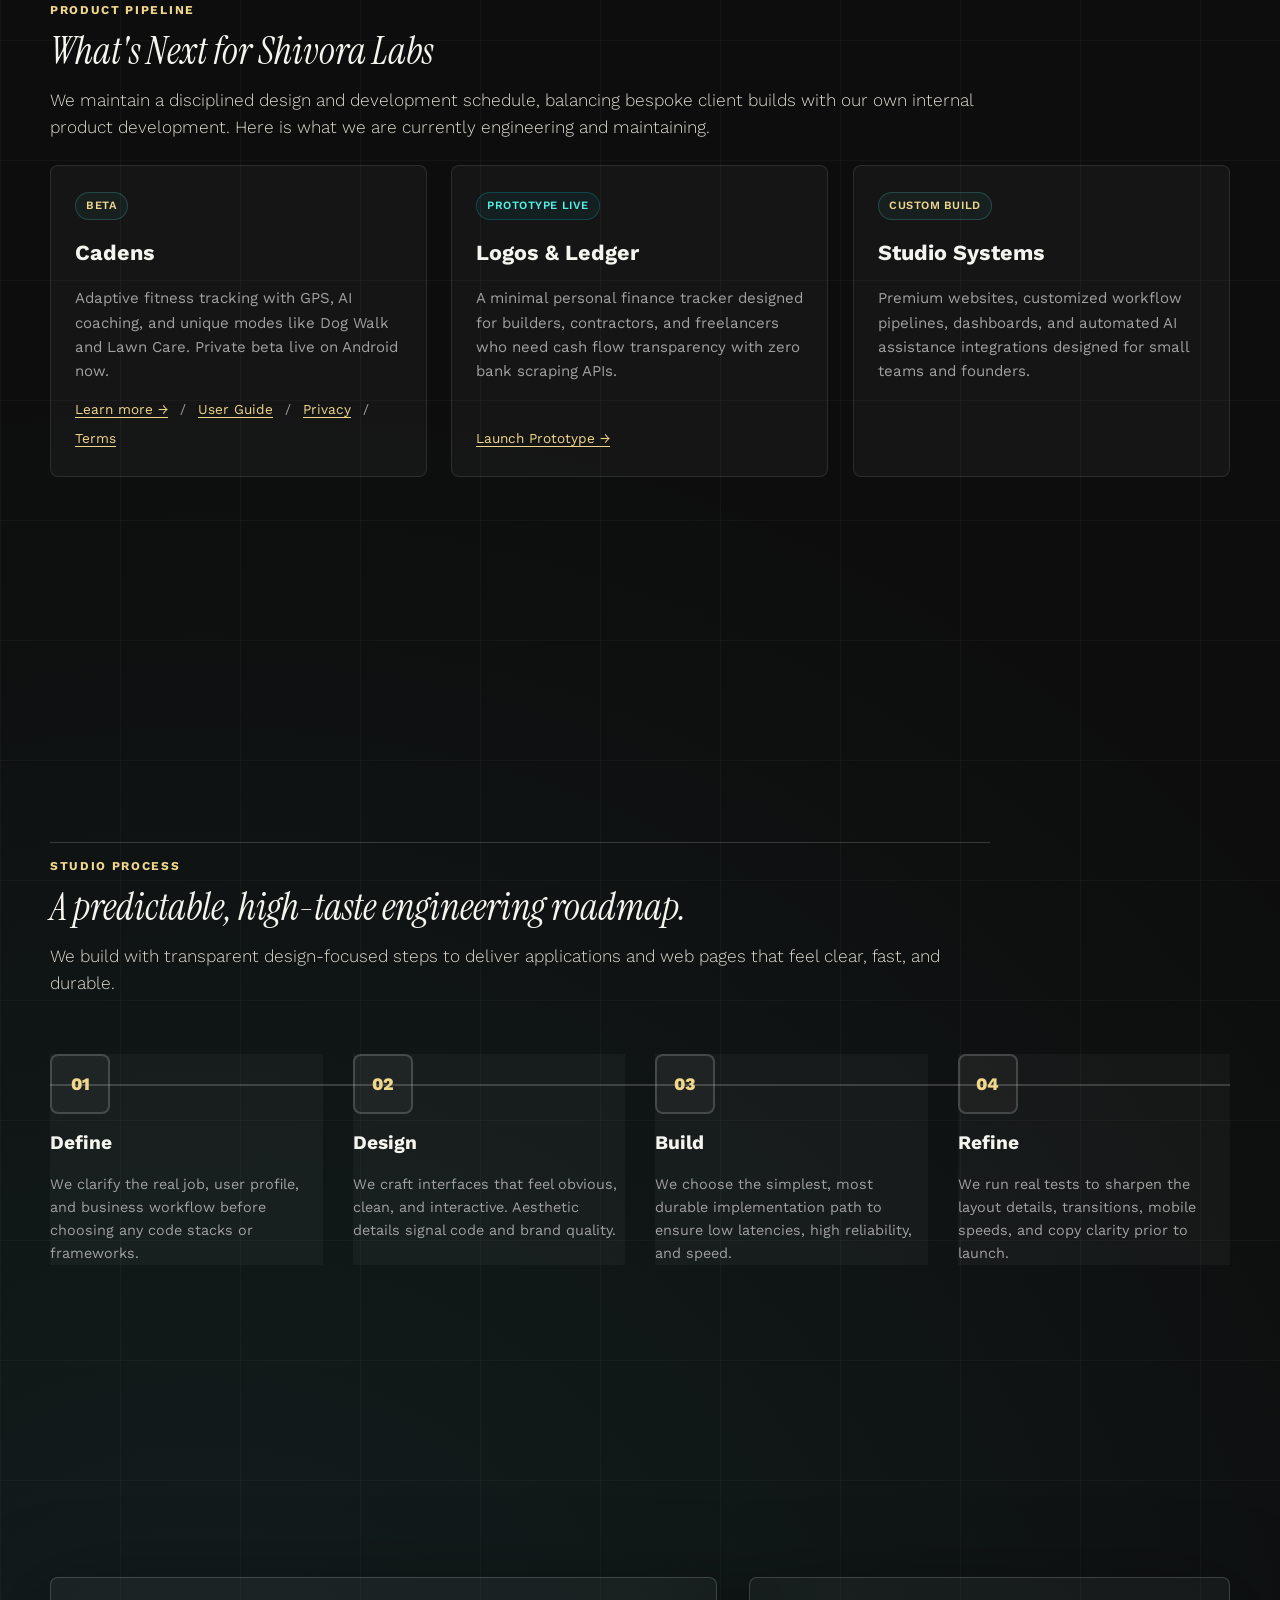
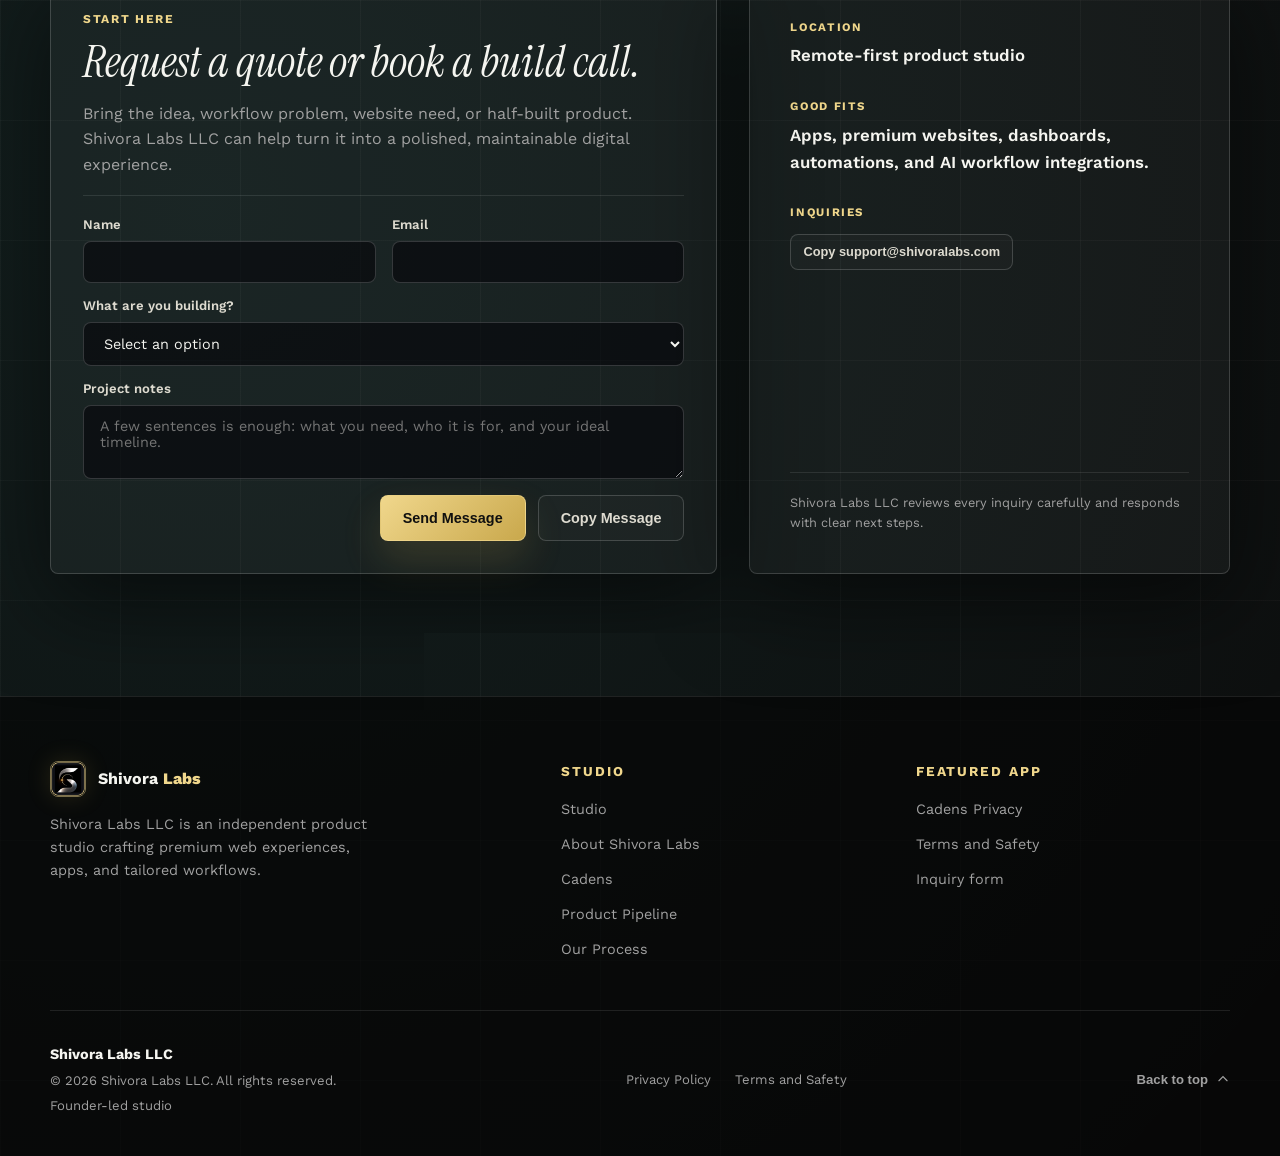
==== commit 17ff5d12: "Unify Cadens family design system and remove leftover neon gradients Cadens (index/guide/privacy/ter" ====
--- a/index.html
+++ b/index.html
@@ -1,41 +1,41 @@
-<!DOCTYPE html>
-<html lang="en">
-<head>
-  <meta charset="UTF-8" />
-  <meta name="viewport" content="width=device-width, initial-scale=1.0" />
+<!DOCTYPE html>
+<html lang="en">
+<head>
+  <meta charset="UTF-8" />
+  <meta name="viewport" content="width=device-width, initial-scale=1.0" />
   <title>Shivora Labs - Premium Product Studio</title>
-  
+  
   <meta name="description" content="Shivora Labs LLC designs and builds premium software: consumer apps, high-end websites, and practical AI workflow systems. Founder-led, product-grade, and built for real use." />
   <meta property="og:title" content="Shivora Labs - Premium Product Studio" />
   <meta property="og:description" content="Founder-led product studio designing premium apps, high-end websites, and practical AI workflow systems." />
-  <meta property="og:type" content="website" />
-  <meta property="og:image" content="Icons/shivora_logo_refined_square.png" />
-  <meta name="twitter:card" content="summary_large_image" />
+  <meta property="og:type" content="website" />
+  <meta property="og:image" content="Icons/shivora_logo_refined_square.png" />
+  <meta name="twitter:card" content="summary_large_image" />
   <meta name="twitter:title" content="Shivora Labs - Premium Product Studio" />
-  <meta name="twitter:description" content="Founder-led software studio for premium apps, websites, and AI workflow systems." />
-  
-  <!-- Favicon References -->
-  <link rel="icon" href="Icons/favicon.ico" sizes="any" />
-  <link rel="icon" type="image/png" href="Icons/favicon-32.png" sizes="32x32" />
-  <link rel="apple-touch-icon" href="Icons/favicon-180.png" />
-  
-  <!-- Premium Google Fonts -->
-  <link rel="preconnect" href="https://fonts.googleapis.com">
-  <link rel="preconnect" href="https://fonts.gstatic.com" crossorigin>
-  <link href="https://fonts.googleapis.com/css2?family=Instrument+Serif:ital@0;1&family=Work+Sans:wght@300;400;500;600;700&display=swap" rel="stylesheet">
-  
-  <!-- External Stylesheets -->
-  <link rel="stylesheet" href="styles.css" />
-  <link rel="stylesheet" href="animations.css" />
-</head>
-<body>
-
-  <!-- Background Auroras -->
-  <div class="aurora-bg">
-    <div class="aurora-1"></div>
-    <div class="aurora-2"></div>
-  </div>
-
+  <meta name="twitter:description" content="Founder-led software studio for premium apps, websites, and AI workflow systems." />
+  
+  <!-- Favicon References -->
+  <link rel="icon" href="Icons/favicon.ico" sizes="any" />
+  <link rel="icon" type="image/png" href="Icons/favicon-32.png" sizes="32x32" />
+  <link rel="apple-touch-icon" href="Icons/favicon-180.png" />
+  
+  <!-- Premium Google Fonts -->
+  <link rel="preconnect" href="https://fonts.googleapis.com">
+  <link rel="preconnect" href="https://fonts.gstatic.com" crossorigin>
+  <link href="https://fonts.googleapis.com/css2?family=Instrument+Serif:ital@0;1&family=Work+Sans:wght@300;400;500;600;700&display=swap" rel="stylesheet">
+  
+  <!-- External Stylesheets -->
+  <link rel="stylesheet" href="styles.css" />
+  <link rel="stylesheet" href="animations.css" />
+</head>
+<body>
+
+  <!-- Background Auroras -->
+  <div class="aurora-bg">
+    <div class="aurora-1"></div>
+    <div class="aurora-2"></div>
+  </div>
+
   <!-- Mobile Navigation Drawer -->
   <div class="mobile-drawer" id="mobileDrawer">
     <a href="#home">Home</a>
@@ -46,15 +46,15 @@
     <a href="#contact">Contact</a>
     <a class="button primary" style="margin-top: 16px;" href="#contact">Request a Quote</a>
   </div>
-
-  <!-- Navigation Header -->
-  <header class="site-header">
-    <div class="shell nav" aria-label="Primary navigation">
-      <a class="brand" href="/" aria-label="Shivora Labs home">
-        <img src="Icons/favicon-120.png" alt="Shivora Labs logo mark" />
-        <span>Shivora <strong>Labs</strong></span>
-      </a>
-      
+
+  <!-- Navigation Header -->
+  <header class="site-header">
+    <div class="shell nav" aria-label="Primary navigation">
+      <a class="brand" href="/" aria-label="Shivora Labs home">
+        <img src="Icons/favicon-120.png" alt="Shivora Labs logo mark" />
+        <span>Shivora <strong>Labs</strong></span>
+      </a>
+      
       <nav class="nav-links" aria-label="Site links">
         <a href="#home">Home</a>
         <a href="#studio">Studio</a>
@@ -63,76 +63,76 @@
         <a href="#process">Process</a>
         <a href="#contact">Contact</a>
       </nav>
-      
-      <a class="button secondary" style="display: inline-flex;" href="#contact">Request a Quote</a>
-      
-      <!-- Mobile hamburger toggle button -->
-      <button class="hamburger" aria-label="Toggle Navigation menu" aria-controls="mobileDrawer">
-        <svg viewBox="0 0 24 24">
-          <path d="M4 6h16M4 12h16M4 18h16" />
-        </svg>
-      </button>
-    </div>
-  </header>
-
-  <main>
-    <!-- Hero Section -->
+      
+      <a class="button secondary" style="display: inline-flex;" href="#contact">Request a Quote</a>
+      
+      <!-- Mobile hamburger toggle button -->
+      <button class="hamburger" aria-label="Toggle Navigation menu" aria-controls="mobileDrawer">
+        <svg viewBox="0 0 24 24">
+          <path d="M4 6h16M4 12h16M4 18h16" />
+        </svg>
+      </button>
+    </div>
+  </header>
+
+  <main>
+    <!-- Hero Section -->
     <section class="shell hero reveal hero-enter" id="home">
-      <div class="hero-content">
-        <div>
-          <div class="hero-signature stagger-1" aria-label="Shivora Labs studio identity">
-            <img src="Icons/favicon-120.png" alt="Shivora Labs logo mark" />
-            <div>
-              <strong>Shivora Labs</strong>
-              <span>Premium product studio</span>
-            </div>
-          </div>
+      <div class="hero-content">
+        <div>
+          <div class="hero-signature stagger-1" aria-label="Shivora Labs studio identity">
+            <img src="Icons/favicon-120.png" alt="Shivora Labs logo mark" />
+            <div>
+              <strong>Shivora Labs</strong>
+              <span>Premium product studio</span>
+            </div>
+          </div>
           <div class="eyebrow stagger-1">Shivora Labs LLC / Founder-Led Studio</div>
-          <h1 class="stagger-2">Crafting premium <span class="text-gradient">digital products</span> for the modern era.</h1>
-          <p class="hero-copy stagger-3">
-            Independent studio designing and building consumer apps, high-end websites, and custom AI systems with an emphasis on utility, aesthetics, and dependable execution.
-          </p>
-          <div class="hero-actions stagger-4">
-            <a class="button primary" href="#contact">Request a Quote</a>
-            <a class="button secondary" href="#contact">Book a Build Call</a>
-          </div>
-          <div class="process-breadcrumb stagger-5" aria-label="Shivora Labs delivery process">
-            <span>01 Define</span>
-            <span>02 Design</span>
-            <span>03 Build</span>
-            <span>04 Refine</span>
-          </div>
-        </div>
-        
-        <div class="trust-row stagger-5" aria-label="Shivora Labs focus areas">
-          <div class="trust-item">
-            <strong>Client Partnership</strong>
-            <span>Direct collaboration from concept to deployment.</span>
-          </div>
-          <div class="trust-item">
-            <strong>Premium execution</strong>
-            <span>Clear, responsive, and ready to show your customers.</span>
-          </div>
-          <div class="trust-item">
-            <strong>Custom solutions</strong>
-            <span>Built for your workflow instead of forcing generic templates.</span>
-          </div>
-        </div>
-      </div>
-
-      <div class="hero-visual stagger-3" aria-label="Shivora Labs brand showcase">
-        <div class="brand-card featured-work-card">
-          <div class="work-card-head">
-            <div>
-              <span>In-House Flagship</span>
-              <h2>Cadens</h2>
-              <p>Adaptive Fitness Intelligence</p>
-            </div>
-            <img src="Icons/cadens_icon_square_dark_512.png" alt="Cadens app logo icon" />
-          </div>
-          <div class="cadens-session-card" aria-label="Cadens session interface preview">
-            <div class="session-topline">
-              <span class="status-dot pulse-dot"></span>
+          <h1 class="stagger-2">Crafting premium <span class="text-gradient">digital products</span> for the modern era.</h1>
+          <p class="hero-copy stagger-3">
+            Independent studio designing and building consumer apps, high-end websites, and custom AI systems with an emphasis on utility, aesthetics, and dependable execution.
+          </p>
+          <div class="hero-actions stagger-4">
+            <a class="button primary" href="#contact">Request a Quote</a>
+            <a class="button secondary" href="#contact">Book a Build Call</a>
+          </div>
+          <div class="process-breadcrumb stagger-5" aria-label="Shivora Labs delivery process">
+            <span>01 Define</span>
+            <span>02 Design</span>
+            <span>03 Build</span>
+            <span>04 Refine</span>
+          </div>
+        </div>
+        
+        <div class="trust-row stagger-5" aria-label="Shivora Labs focus areas">
+          <div class="trust-item">
+            <strong>Client Partnership</strong>
+            <span>Direct collaboration from concept to deployment.</span>
+          </div>
+          <div class="trust-item">
+            <strong>Premium execution</strong>
+            <span>Clear, responsive, and ready to show your customers.</span>
+          </div>
+          <div class="trust-item">
+            <strong>Custom solutions</strong>
+            <span>Built for your workflow instead of forcing generic templates.</span>
+          </div>
+        </div>
+      </div>
+
+      <div class="hero-visual stagger-3" aria-label="Shivora Labs brand showcase">
+        <div class="brand-card featured-work-card">
+          <div class="work-card-head">
+            <div>
+              <span>In-House Flagship</span>
+              <h2>Cadens</h2>
+              <p>Adaptive Fitness Intelligence</p>
+            </div>
+            <img src="Icons/cadens_icon_square_dark_512.png" alt="Cadens app logo icon" />
+          </div>
+          <div class="cadens-session-card" aria-label="Cadens session interface preview">
+            <div class="session-topline">
+              <span class="status-dot pulse-dot"></span>
               <strong>Demo preview</strong>
               <span>Concept</span>
             </div>
@@ -151,456 +151,456 @@
                 <strong>Ready</strong>
               </div>
             </div>
-          </div>
-          <a class="text-link-arrow" href="cadens/">Learn more about Cadens</a>
-        </div>
-        <div class="snapshot">
-          <div>
-            <span>Studio</span>
-            <strong>Apps & Web</strong>
-          </div>
-          <div>
-            <span>Product</span>
-            <strong>Cadens Beta</strong>
-          </div>
-          <div>
-            <span>Pipeline</span>
-            <strong>Active Builds</strong>
-          </div>
-        </div>
-      </div>
-    </section>
-
-    <!-- About Trust Section -->
-    <section class="shell about-trust" id="about">
-      <div class="about-panel reveal">
-        <span class="section-kicker">About Shivora Labs LLC</span>
-        <h2>Small studio attention, product-company standards.</h2>
-        <p>
+          </div>
+          <a class="text-link-arrow" href="cadens/">Learn more about Cadens</a>
+        </div>
+        <div class="snapshot">
+          <div>
+            <span>Studio</span>
+            <strong>Apps & Web</strong>
+          </div>
+          <div>
+            <span>Product</span>
+            <strong>Cadens Beta</strong>
+          </div>
+          <div>
+            <span>Pipeline</span>
+            <strong>Active Builds</strong>
+          </div>
+        </div>
+      </div>
+    </section>
+
+    <!-- About Trust Section -->
+    <section class="shell about-trust" id="about">
+      <div class="about-panel reveal">
+        <span class="section-kicker">About Shivora Labs LLC</span>
+        <h2>Small studio attention, product-company standards.</h2>
+        <p>
           Shivora Labs LLC is an independent, founder-led studio building digital products for teams that care about clarity, reliability, and presentation. Work stays focused: understand the business goal, design the right user flow, build the simplest durable system, and refine until it feels ready for real customers.
-        </p>
-        <div class="about-proof">
-          <div>
-            <strong>Product-minded</strong>
-            <span>Strategy, interface, and implementation handled together.</span>
-          </div>
-          <div>
-            <strong>Practical builds</strong>
-            <span>Apps, websites, dashboards, automations, and AI workflows.</span>
-          </div>
-          <div>
-            <strong>Direct ownership</strong>
-            <span>Clear communication from first scope through launch polish.</span>
-          </div>
-        </div>
-      </div>
-    </section>
-
-    <!-- Services Section -->
+        </p>
+        <div class="about-proof">
+          <div>
+            <strong>Product-minded</strong>
+            <span>Strategy, interface, and implementation handled together.</span>
+          </div>
+          <div>
+            <strong>Practical builds</strong>
+            <span>Apps, websites, dashboards, automations, and AI workflows.</span>
+          </div>
+          <div>
+            <strong>Direct ownership</strong>
+            <span>Clear communication from first scope through launch polish.</span>
+          </div>
+        </div>
+      </div>
+    </section>
+
+    <!-- Services Section -->
     <section class="shell page-section" id="studio">
-      <div class="section-head reveal">
-        <span class="section-kicker">What We Build for Clients</span>
-        <h2>A focused studio for product-grade digital work.</h2>
-        <p class="section-lede">
-          We blend product strategy, interface design, and practical engineering so every client build has a clear job, a clean experience, and a maintainable path forward.
-        </p>
-      </div>
-
-      <div class="services-grid">
-        <article class="service-card reveal stagger-1">
-          <div class="card-top">
-            <svg class="service-icon" fill="none" viewBox="0 0 24 24" stroke="currentColor" stroke-width="1.5">
-              <rect x="5" y="2" width="14" height="20" rx="2" />
-              <path d="M12 18h.01" />
-            </svg>
-            <div class="card-number">01</div>
-          </div>
-          <div>
-            <h3>Consumer and utility apps</h3>
-            <p>Focused applications with simple flows, strong defaults, and polished details that make people want to keep using them.</p>
-          </div>
-        </article>
-
-        <article class="service-card featured reveal stagger-2">
-          <div class="card-top">
-            <svg class="service-icon" style="color: var(--neon-purple);" fill="none" viewBox="0 0 24 24" stroke="currentColor" stroke-width="1.5">
-              <rect x="3" y="4" width="18" height="16" rx="2" />
-              <path d="M3 9h18M9 21V9" />
-            </svg>
-            <div class="card-number" style="color: var(--neon-purple);">02</div>
-          </div>
-          <div>
-            <h3>Premium websites</h3>
-            <p>Company sites, product pages, and launch experiences that look credible, load cleanly, and make the offer easy to understand.</p>
-          </div>
-        </article>
-
-        <article class="service-card reveal stagger-3">
-          <div class="card-top">
-            <svg class="service-icon" fill="none" viewBox="0 0 24 24" stroke="currentColor" stroke-width="1.5">
-              <path d="M9.5 14.5a3 3 0 100-6 3 3 0 000 6zM14.5 15.5a3 3 0 100-6 3 3 0 000 6z" />
-              <path d="M12 4v4M12 16v4M4 12h4M16 12h4" />
-            </svg>
-            <div class="card-number">03</div>
-          </div>
-          <div>
-            <h3>AI workflow systems</h3>
-            <p>Assistants, automation flows, knowledge tools, and internal systems that remove busywork without making the process fragile.</p>
-          </div>
-        </article>
-
-        <article class="service-card reveal stagger-4">
-          <div class="card-top">
-            <svg class="service-icon" fill="none" viewBox="0 0 24 24" stroke="currentColor" stroke-width="1.5">
-              <path d="M19 11H5m14 0a2 2 0 012 2v6a2 2 0 01-2 2H5a2 2 0 01-2-2v-6a2 2 0 012-2m14 0V9a2 2 0 00-2-2M5 11V9a2 2 0 012-2m0 0V5a2 2 0 012-2h6a2 2 0 012 2v2M7 7h10" />
-            </svg>
-            <div class="card-number">04</div>
-          </div>
-          <div>
-            <h3>Customizable solutions</h3>
-            <p>Tailored tools for teams that need dashboards, portals, forms, integrations, or decision support built around their operating model.</p>
-          </div>
-        </article>
-      </div>
-    </section>
-
-    <!-- Cadens Section -->
+      <div class="section-head reveal">
+        <span class="section-kicker">What We Build for Clients</span>
+        <h2>A focused studio for product-grade digital work.</h2>
+        <p class="section-lede">
+          We blend product strategy, interface design, and practical engineering so every client build has a clear job, a clean experience, and a maintainable path forward.
+        </p>
+      </div>
+
+      <div class="services-grid">
+        <article class="service-card reveal stagger-1">
+          <div class="card-top">
+            <svg class="service-icon" fill="none" viewBox="0 0 24 24" stroke="currentColor" stroke-width="1.5">
+              <rect x="5" y="2" width="14" height="20" rx="2" />
+              <path d="M12 18h.01" />
+            </svg>
+            <div class="card-number">01</div>
+          </div>
+          <div>
+            <h3>Consumer and utility apps</h3>
+            <p>Focused applications with simple flows, strong defaults, and polished details that make people want to keep using them.</p>
+          </div>
+        </article>
+
+        <article class="service-card featured reveal stagger-2">
+          <div class="card-top">
+            <svg class="service-icon" style="color: var(--neon-purple);" fill="none" viewBox="0 0 24 24" stroke="currentColor" stroke-width="1.5">
+              <rect x="3" y="4" width="18" height="16" rx="2" />
+              <path d="M3 9h18M9 21V9" />
+            </svg>
+            <div class="card-number" style="color: var(--neon-purple);">02</div>
+          </div>
+          <div>
+            <h3>Premium websites</h3>
+            <p>Company sites, product pages, and launch experiences that look credible, load cleanly, and make the offer easy to understand.</p>
+          </div>
+        </article>
+
+        <article class="service-card reveal stagger-3">
+          <div class="card-top">
+            <svg class="service-icon" fill="none" viewBox="0 0 24 24" stroke="currentColor" stroke-width="1.5">
+              <path d="M9.5 14.5a3 3 0 100-6 3 3 0 000 6zM14.5 15.5a3 3 0 100-6 3 3 0 000 6z" />
+              <path d="M12 4v4M12 16v4M4 12h4M16 12h4" />
+            </svg>
+            <div class="card-number">03</div>
+          </div>
+          <div>
+            <h3>AI workflow systems</h3>
+            <p>Assistants, automation flows, knowledge tools, and internal systems that remove busywork without making the process fragile.</p>
+          </div>
+        </article>
+
+        <article class="service-card reveal stagger-4">
+          <div class="card-top">
+            <svg class="service-icon" fill="none" viewBox="0 0 24 24" stroke="currentColor" stroke-width="1.5">
+              <path d="M19 11H5m14 0a2 2 0 012 2v6a2 2 0 01-2 2H5a2 2 0 01-2-2v-6a2 2 0 012-2m14 0V9a2 2 0 00-2-2M5 11V9a2 2 0 012-2m0 0V5a2 2 0 012-2h6a2 2 0 012 2v2M7 7h10" />
+            </svg>
+            <div class="card-number">04</div>
+          </div>
+          <div>
+            <h3>Customizable solutions</h3>
+            <p>Tailored tools for teams that need dashboards, portals, forms, integrations, or decision support built around their operating model.</p>
+          </div>
+        </article>
+      </div>
+    </section>
+
+    <!-- Cadens Section -->
     <section class="shell page-section" id="cadens">
-      <div class="section-head reveal">
-        <span class="section-kicker">Our Standard in Action</span>
-        <h2>Cadens represents the level of polish we bring to every client project.</h2>
-        <p class="section-lede">
-          We treat our own software and our clients' builds with the exact same standard. Cadens is our proprietary routine tracker—designed and engineered in-house to demonstrate the high-fidelity execution you can expect from us.
-        </p>
-      </div>
-
-      <div class="product-panel reveal">
-        <article class="product-copy">
-          <div class="product-title">
-            <img src="Icons/cadens_icon_square_dark_512.png" alt="Cadens app logo icon" />
-            <div>
-              <span>Featured App</span>
-              <h3>Cadens</h3>
-            </div>
-          </div>
-
-          <div class="status-indicator">
-            <span class="status-dot pulse-dot"></span>
-            <span>Android Beta — Open Now</span>
-          </div>
-
-          <p>
-            Cadens is an adaptive fitness tracker that builds training plans around your recovery, fatigue, and pain levels — not a rigid calendar. GPS tracking, AI coaching, and unique modes like Dog Walk and Lawn Care tracking. Now in private beta on Android.
-          </p>
-
+      <div class="section-head reveal">
+        <span class="section-kicker">Our Standard in Action</span>
+        <h2>Cadens represents the level of polish we bring to every client project.</h2>
+        <p class="section-lede">
+          We treat our own software and our clients' builds with the exact same standard. Cadens is our proprietary routine tracker—designed and engineered in-house to demonstrate the high-fidelity execution you can expect from us.
+        </p>
+      </div>
+
+      <div class="product-panel reveal">
+        <article class="product-copy">
+          <div class="product-title">
+            <img src="Icons/cadens_icon_square_dark_512.png" alt="Cadens app logo icon" />
+            <div>
+              <span>Featured App</span>
+              <h3>Cadens</h3>
+            </div>
+          </div>
+
+          <div class="status-indicator">
+            <span class="status-dot pulse-dot"></span>
+            <span>Android Beta — Open Now</span>
+          </div>
+
+          <p>
+            Cadens is an adaptive fitness tracker that builds training plans around your recovery, fatigue, and pain levels — not a rigid calendar. GPS tracking, AI coaching, and unique modes like Dog Walk and Lawn Care tracking. Now in private beta on Android.
+          </p>
+
           <div class="product-links">
-            <a class="button primary" href="cadens/">Learn more →</a>
-            <a class="button secondary" href="cadens/guide/">User Guide</a>
-            <a class="button secondary" href="cadens/privacy/">Privacy Policy</a>
-            <a class="button secondary" href="cadens/terms/">Terms and Safety</a>
-          </div>
-        </article>
-
-        <!-- Premium CSS Phone Mockup Visual -->
-        <div class="product-visual">
-          <img src="Icons/cadens_screen_weekly_report.png" alt="Cadens App Screen - Weekly Report" style="width: 210px; height: auto; display: block;" class="float-mockup" />
-        </div>
-      </div>
-    </section>
-
-    <!-- Product Pipeline Section -->
+            <a class="button primary" href="cadens/">Learn more →</a>
+            <a class="button secondary" href="cadens/guide/">User Guide</a>
+            <a class="button secondary" href="cadens/privacy/">Privacy Policy</a>
+            <a class="button secondary" href="cadens/terms/">Terms and Safety</a>
+          </div>
+        </article>
+
+        <!-- Premium CSS Phone Mockup Visual -->
+        <div class="product-visual">
+          <img src="Icons/cadens_screen_weekly_report.png" alt="Cadens App Screen - Weekly Report" style="width: 210px; height: auto; display: block;" class="float-mockup" />
+        </div>
+      </div>
+    </section>
+
+    <!-- Product Pipeline Section -->
     <section class="shell page-section" id="pipeline">
-      <div class="section-head reveal">
-        <span class="section-kicker">Product Pipeline</span>
-        <h2>What's Next for Shivora Labs</h2>
-        <p class="section-lede">
-          We maintain a disciplined design and development schedule, balancing bespoke client builds with our own internal product development. Here is what we are currently engineering and maintaining.
-        </p>
-      </div>
-
-      <div class="coming-grid">
-        <article class="coming-card reveal stagger-1">
-          <span class="status-pill">Beta</span>
-          <h3>Cadens</h3>
-          <p>Adaptive fitness tracking with GPS, AI coaching, and unique modes like Dog Walk and Lawn Care. Private beta live on Android now.</p>
-          <div class="mini-links">
-            <a href="cadens/">Learn more →</a>
-            <span>/</span>
-            <a href="cadens/guide/">User Guide</a>
-            <span>/</span>
-            <a href="cadens/privacy/">Privacy</a>
-            <span>/</span>
-            <a href="cadens/terms/">Terms</a>
-          </div>
-        </article>
-
-        <article class="coming-card reveal stagger-2">
-          <span class="status-pill" style="color:var(--cosmic-cyan); border-color:rgba(0,229,255,0.2); background:rgba(0,229,255,0.05)">Prototype Live</span>
-          <h3>Logos &amp; Ledger</h3>
-          <p>A minimal personal finance tracker designed for builders, contractors, and freelancers who need cash flow transparency with zero bank scraping APIs.</p>
-          <div class="mini-links">
-            <a href="logos-ledger/">Launch Prototype &rarr;</a>
-          </div>
-        </article>
-
-        <article class="coming-card reveal stagger-3">
-          <span class="status-pill">Custom Build</span>
-          <h3>Studio Systems</h3>
-          <p>Premium websites, customized workflow pipelines, dashboards, and automated AI assistance integrations designed for small teams and founders.</p>
-        </article>
-      </div>
-    </section>
-
-    <!-- Studio Process Section -->
+      <div class="section-head reveal">
+        <span class="section-kicker">Product Pipeline</span>
+        <h2>What's Next for Shivora Labs</h2>
+        <p class="section-lede">
+          We maintain a disciplined design and development schedule, balancing bespoke client builds with our own internal product development. Here is what we are currently engineering and maintaining.
+        </p>
+      </div>
+
+      <div class="coming-grid">
+        <article class="coming-card reveal stagger-1">
+          <span class="status-pill">Beta</span>
+          <h3>Cadens</h3>
+          <p>Adaptive fitness tracking with GPS, AI coaching, and unique modes like Dog Walk and Lawn Care. Private beta live on Android now.</p>
+          <div class="mini-links">
+            <a href="cadens/">Learn more →</a>
+            <span>/</span>
+            <a href="cadens/guide/">User Guide</a>
+            <span>/</span>
+            <a href="cadens/privacy/">Privacy</a>
+            <span>/</span>
+            <a href="cadens/terms/">Terms</a>
+          </div>
+        </article>
+
+        <article class="coming-card reveal stagger-2">
+          <span class="status-pill" style="color:var(--cosmic-cyan); border-color:rgba(0,229,255,0.2); background:rgba(0,229,255,0.05)">Prototype Live</span>
+          <h3>Logos &amp; Ledger</h3>
+          <p>A minimal personal finance tracker designed for builders, contractors, and freelancers who need cash flow transparency with zero bank scraping APIs.</p>
+          <div class="mini-links">
+            <a href="logos-ledger/">Launch Prototype &rarr;</a>
+          </div>
+        </article>
+
+        <article class="coming-card reveal stagger-3">
+          <span class="status-pill">Custom Build</span>
+          <h3>Studio Systems</h3>
+          <p>Premium websites, customized workflow pipelines, dashboards, and automated AI assistance integrations designed for small teams and founders.</p>
+        </article>
+      </div>
+    </section>
+
+    <!-- Studio Process Section -->
     <section class="shell page-section" id="process">
-      <div class="section-head reveal">
-        <span class="section-kicker">Studio Process</span>
-        <h2>A predictable, high-taste engineering roadmap.</h2>
-        <p class="section-lede">
-          We build with transparent design-focused steps to deliver applications and web pages that feel clear, fast, and durable.
-        </p>
-      </div>
-
-      <div class="process-grid-timeline reveal">
-        <div class="process-step stagger-1">
-          <div class="process-badge">01</div>
-          <h3>Define</h3>
-          <p>We clarify the real job, user profile, and business workflow before choosing any code stacks or frameworks.</p>
-        </div>
-
-        <div class="process-step stagger-2">
-          <div class="process-badge">02</div>
-          <h3>Design</h3>
-          <p>We craft interfaces that feel obvious, clean, and interactive. Aesthetic details signal code and brand quality.</p>
-        </div>
-
-        <div class="process-step stagger-3">
-          <div class="process-badge">03</div>
-          <h3>Build</h3>
-          <p>We choose the simplest, most durable implementation path to ensure low latencies, high reliability, and speed.</p>
-        </div>
-
-        <div class="process-step stagger-4">
-          <div class="process-badge">04</div>
-          <h3>Refine</h3>
-          <p>We run real tests to sharpen the layout details, transitions, mobile speeds, and copy clarity prior to launch.</p>
-        </div>
-      </div>
-    </section>
-
-    <!-- Contact Section -->
+      <div class="section-head reveal">
+        <span class="section-kicker">Studio Process</span>
+        <h2>A predictable, high-taste engineering roadmap.</h2>
+        <p class="section-lede">
+          We build with transparent design-focused steps to deliver applications and web pages that feel clear, fast, and durable.
+        </p>
+      </div>
+
+      <div class="process-grid-timeline reveal">
+        <div class="process-step stagger-1">
+          <div class="process-badge">01</div>
+          <h3>Define</h3>
+          <p>We clarify the real job, user profile, and business workflow before choosing any code stacks or frameworks.</p>
+        </div>
+
+        <div class="process-step stagger-2">
+          <div class="process-badge">02</div>
+          <h3>Design</h3>
+          <p>We craft interfaces that feel obvious, clean, and interactive. Aesthetic details signal code and brand quality.</p>
+        </div>
+
+        <div class="process-step stagger-3">
+          <div class="process-badge">03</div>
+          <h3>Build</h3>
+          <p>We choose the simplest, most durable implementation path to ensure low latencies, high reliability, and speed.</p>
+        </div>
+
+        <div class="process-step stagger-4">
+          <div class="process-badge">04</div>
+          <h3>Refine</h3>
+          <p>We run real tests to sharpen the layout details, transitions, mobile speeds, and copy clarity prior to launch.</p>
+        </div>
+      </div>
+    </section>
+
+    <!-- Contact Section -->
     <section class="shell page-section" id="contact">
-      <div class="contact-wrap reveal">
-        <div class="contact-card">
-          <span class="section-kicker">Start Here</span>
-          <h2>Request a quote or book a build call.</h2>
-          <p>
-            Bring the idea, workflow problem, website need, or half-built product. Shivora Labs LLC can help turn it into a polished, maintainable digital experience.
-          </p>
-
-          <!-- Inline Form for Low Friction -->
-          <form class="contact-mini-form" action="https://formsubmit.co/ajax/b00fd784d95751b980b581f88b628447" method="POST">
-            <!-- Honeypot -->
-            <input type="text" name="_honey" style="display:none" tabindex="-1" autocomplete="off" />
-            <input type="hidden" name="_subject" value="New inline inquiry from Shivora Labs website" />
-            <input type="hidden" name="_template" value="table" />
-            <input type="hidden" name="_captcha" value="false" />
-
-            <div class="field">
-              <label for="inline-name">Name</label>
-              <input id="inline-name" name="name" autocomplete="name" required />
-            </div>
-
-            <div class="field">
-              <label for="inline-email">Email</label>
-              <input id="inline-email" name="email" type="email" autocomplete="email" required />
-            </div>
-
-            <div class="field full-width">
-              <label for="inline-project">What are you building?</label>
-              <select id="inline-project" name="project" required>
-                <option value="">Select an option</option>
-                <option>Request a quote or build call</option>
-                <option>App or product idea</option>
-                <option>Website or landing page</option>
-                <option>Custom workflow system</option>
-                <option>AI automation or assistant</option>
-                <option>Something else</option>
-              </select>
-            </div>
-
-            <div class="field full-width">
-              <label for="inline-message">Project notes</label>
-              <textarea id="inline-message" name="message" placeholder="A few sentences is enough: what you need, who it is for, and your ideal timeline." required></textarea>
-            </div>
-
-            <div class="actions" style="display: flex; gap: 12px; align-items: center;">
-              <button class="button primary" type="submit" id="inline-submit">Send Message</button>
-              <button class="button secondary" type="button" id="inline-copy-message">Copy Message</button>
-            </div>
-            
-            <p id="inline-form-status" style="display: none; grid-column: span 2; border: 1px solid var(--line-strong); padding: 12px; border-radius: var(--radius); margin-top: 12px; font-size: 0.85rem; background: rgba(0, 229, 255, 0.05); color: var(--text);"></p>
-          </form>
-        </div>
-
-        <aside class="contact-side" aria-label="Company details">
-          <dl>
-            <div>
-              <dt>Location</dt>
+      <div class="contact-wrap reveal">
+        <div class="contact-card">
+          <span class="section-kicker">Start Here</span>
+          <h2>Request a quote or book a build call.</h2>
+          <p>
+            Bring the idea, workflow problem, website need, or half-built product. Shivora Labs LLC can help turn it into a polished, maintainable digital experience.
+          </p>
+
+          <!-- Inline Form for Low Friction -->
+          <form class="contact-mini-form" action="https://formsubmit.co/ajax/b00fd784d95751b980b581f88b628447" method="POST">
+            <!-- Honeypot -->
+            <input type="text" name="_honey" style="display:none" tabindex="-1" autocomplete="off" />
+            <input type="hidden" name="_subject" value="New inline inquiry from Shivora Labs website" />
+            <input type="hidden" name="_template" value="table" />
+            <input type="hidden" name="_captcha" value="false" />
+
+            <div class="field">
+              <label for="inline-name">Name</label>
+              <input id="inline-name" name="name" autocomplete="name" required />
+            </div>
+
+            <div class="field">
+              <label for="inline-email">Email</label>
+              <input id="inline-email" name="email" type="email" autocomplete="email" required />
+            </div>
+
+            <div class="field full-width">
+              <label for="inline-project">What are you building?</label>
+              <select id="inline-project" name="project" required>
+                <option value="">Select an option</option>
+                <option>Request a quote or build call</option>
+                <option>App or product idea</option>
+                <option>Website or landing page</option>
+                <option>Custom workflow system</option>
+                <option>AI automation or assistant</option>
+                <option>Something else</option>
+              </select>
+            </div>
+
+            <div class="field full-width">
+              <label for="inline-message">Project notes</label>
+              <textarea id="inline-message" name="message" placeholder="A few sentences is enough: what you need, who it is for, and your ideal timeline." required></textarea>
+            </div>
+
+            <div class="actions" style="display: flex; gap: 12px; align-items: center;">
+              <button class="button primary" type="submit" id="inline-submit">Send Message</button>
+              <button class="button secondary" type="button" id="inline-copy-message">Copy Message</button>
+            </div>
+            
+            <p id="inline-form-status" style="display: none; grid-column: span 2; border: 1px solid var(--line-strong); padding: 12px; border-radius: var(--radius); margin-top: 12px; font-size: 0.85rem; background: rgba(0, 229, 255, 0.05); color: var(--text);"></p>
+          </form>
+        </div>
+
+        <aside class="contact-side" aria-label="Company details">
+          <dl>
+            <div>
+              <dt>Location</dt>
               <dd>Remote-first product studio</dd>
-            </div>
-            <div>
-              <dt>Good fits</dt>
-              <dd>Apps, premium websites, dashboards, automations, and AI workflow integrations.</dd>
-            </div>
-            <div>
-              <dt>Inquiries</dt>
-              <dd>
-                <button onclick="window.copyEmailHelper('support@shivoralabs.com', 'Email copied to clipboard!', 'inline-form-status')" class="button secondary" style="min-height:36px; padding: 0 12px; font-size:0.8rem; margin-top:6px;" type="button">
-                  Copy support@shivoralabs.com
-                </button>
-              </dd>
-            </div>
-          </dl>
-          
-          <div style="font-size:0.8rem; color:var(--muted); border-top: 1px solid var(--line); padding-top:20px; margin-top:20px;">
+            </div>
+            <div>
+              <dt>Good fits</dt>
+              <dd>Apps, premium websites, dashboards, automations, and AI workflow integrations.</dd>
+            </div>
+            <div>
+              <dt>Inquiries</dt>
+              <dd>
+                <button onclick="window.copyEmailHelper('support@shivoralabs.com', 'Email copied to clipboard!', 'inline-form-status')" class="button secondary" style="min-height:36px; padding: 0 12px; font-size:0.8rem; margin-top:6px;" type="button">
+                  Copy support@shivoralabs.com
+                </button>
+              </dd>
+            </div>
+          </dl>
+          
+          <div style="font-size:0.8rem; color:var(--muted); border-top: 1px solid var(--line); padding-top:20px; margin-top:20px;">
             Shivora Labs LLC reviews every inquiry carefully and responds with clear next steps.
-          </div>
-        </aside>
-      </div>
-    </section>
-  </main>
-
-  <!-- Sleek 3-Column Footer -->
-  <footer class="site-footer">
-    <div class="shell">
-      <div class="footer-top">
-        <div class="footer-brand">
-          <a class="brand" href="/" aria-label="Shivora Labs home">
-            <img src="Icons/favicon-120.png" alt="Shivora Labs logo mark" />
-            <span>Shivora <strong>Labs</strong></span>
-          </a>
-          <p class="footer-desc">
+          </div>
+        </aside>
+      </div>
+    </section>
+  </main>
+
+  <!-- Sleek 3-Column Footer -->
+  <footer class="site-footer">
+    <div class="shell">
+      <div class="footer-top">
+        <div class="footer-brand">
+          <a class="brand" href="/" aria-label="Shivora Labs home">
+            <img src="Icons/favicon-120.png" alt="Shivora Labs logo mark" />
+            <span>Shivora <strong>Labs</strong></span>
+          </a>
+          <p class="footer-desc">
             Shivora Labs LLC is an independent product studio crafting premium web experiences, apps, and tailored workflows.
-          </p>
-        </div>
-
-        <div class="footer-links-col">
-          <h4>Studio</h4>
-          <ul>
+          </p>
+        </div>
+
+        <div class="footer-links-col">
+          <h4>Studio</h4>
+          <ul>
             <li><a href="#studio">Studio</a></li>
-            <li><a href="#about">About Shivora Labs</a></li>
-            <li><a href="#cadens">Cadens</a></li>
+            <li><a href="#about">About Shivora Labs</a></li>
+            <li><a href="#cadens">Cadens</a></li>
             <li><a href="#pipeline">Product Pipeline</a></li>
             <li><a href="#process">Our Process</a></li>
-          </ul>
-        </div>
-
-        <div class="footer-links-col">
-          <h4>Featured App</h4>
-          <ul>
-            <li><a href="cadens/privacy/">Cadens Privacy</a></li>
-            <li><a href="cadens/terms/">Terms and Safety</a></li>
-            <li><a href="#contact">Inquiry form</a></li>
-          </ul>
-        </div>
-      </div>
-
-      <div class="footer-bottom">
-        <div class="footer-legal-block">
-          <strong>Shivora Labs LLC</strong>
-          <span>&copy; <span id="year"></span> Shivora Labs LLC. All rights reserved.</span>
+          </ul>
+        </div>
+
+        <div class="footer-links-col">
+          <h4>Featured App</h4>
+          <ul>
+            <li><a href="cadens/privacy/">Cadens Privacy</a></li>
+            <li><a href="cadens/terms/">Terms and Safety</a></li>
+            <li><a href="#contact">Inquiry form</a></li>
+          </ul>
+        </div>
+      </div>
+
+      <div class="footer-bottom">
+        <div class="footer-legal-block">
+          <strong>Shivora Labs LLC</strong>
+          <span>&copy; <span id="year"></span> Shivora Labs LLC. All rights reserved.</span>
           <span>Founder-led studio</span>
-        </div>
-        
-        <div class="footer-legal">
-          <a href="cadens/privacy/">Privacy Policy</a>
-          <a href="cadens/terms/">Terms and Safety</a>
-        </div>
-
-        <button class="back-to-top" aria-label="Scroll back to top">
-          <span>Back to top</span>
-          <svg style="width:14px; height:14px; fill:none; stroke:currentColor; stroke-width:2; stroke-linecap:round" viewBox="0 0 24 24">
-            <path d="M5 15l7-7 7 7" />
-          </svg>
-        </button>
-      </div>
-    </div>
-  </footer>
-
-  <!-- Include Core Javascript -->
-  <script src="script.js"></script>
-  <script>
-    document.getElementById("year").textContent = new Date().getFullYear();
-
-    // Inline Form Submission Interactivity
-    const inlineForm = document.querySelector(".contact-mini-form");
-    const inlineStatus = document.getElementById("inline-form-status");
-    const inlineSubmit = document.getElementById("inline-submit");
-    const inlineCopyBtn = document.getElementById("inline-copy-message");
-
-    if (inlineCopyBtn && inlineForm) {
-      inlineCopyBtn.addEventListener("click", () => {
-        if (!inlineForm.reportValidity()) return;
-        const name = inlineForm.elements.name.value.trim();
-        const email = inlineForm.elements.email.value.trim();
-        const project = inlineForm.elements.project.value;
-        const message = inlineForm.elements.message.value.trim();
-        const bodyText = `To: support@shivoralabs.com\n\nName: ${name}\nEmail: ${email}\nProject type: ${project}\n\nProject notes:\n${message}`;
-        
+        </div>
+        
+        <div class="footer-legal">
+          <a href="cadens/privacy/">Privacy Policy</a>
+          <a href="cadens/terms/">Terms and Safety</a>
+        </div>
+
+        <button class="back-to-top" aria-label="Scroll back to top">
+          <span>Back to top</span>
+          <svg style="width:14px; height:14px; fill:none; stroke:currentColor; stroke-width:2; stroke-linecap:round" viewBox="0 0 24 24">
+            <path d="M5 15l7-7 7 7" />
+          </svg>
+        </button>
+      </div>
+    </div>
+  </footer>
+
+  <!-- Include Core Javascript -->
+  <script src="script.js"></script>
+  <script>
+    document.getElementById("year").textContent = new Date().getFullYear();
+
+    // Inline Form Submission Interactivity
+    const inlineForm = document.querySelector(".contact-mini-form");
+    const inlineStatus = document.getElementById("inline-form-status");
+    const inlineSubmit = document.getElementById("inline-submit");
+    const inlineCopyBtn = document.getElementById("inline-copy-message");
+
+    if (inlineCopyBtn && inlineForm) {
+      inlineCopyBtn.addEventListener("click", () => {
+        if (!inlineForm.reportValidity()) return;
+        const name = inlineForm.elements.name.value.trim();
+        const email = inlineForm.elements.email.value.trim();
+        const project = inlineForm.elements.project.value;
+        const message = inlineForm.elements.message.value.trim();
+        const bodyText = `To: support@shivoralabs.com\n\nName: ${name}\nEmail: ${email}\nProject type: ${project}\n\nProject notes:\n${message}`;
+        
         window.copyEmailHelper(bodyText, "Prepared message copied for your records.", "inline-form-status");
-      });
-    }
-
-    if (inlineForm) {
-      inlineForm.addEventListener("submit", (e) => {
-        e.preventDefault();
-        inlineSubmit.disabled = true;
-        inlineSubmit.textContent = "Sending...";
-
-        const data = {
-          name: inlineForm.elements.name.value.trim(),
-          email: inlineForm.elements.email.value.trim(),
-          project: inlineForm.elements.project.value,
-          message: inlineForm.elements.message.value.trim(),
-          _subject: "Inline inquiry from " + inlineForm.elements.name.value.trim(),
-          _template: "table",
-          _captcha: "false",
-          _honey: inlineForm.elements._honey.value
-        };
-
-        fetch(inlineForm.action, {
-          method: "POST",
-          headers: {
-            "Content-Type": "application/json",
-            "Accept": "application/json"
-          },
-          body: JSON.stringify(data)
-        })
-        .then(response => {
-          if (!response.ok) throw new Error();
-          return response.json();
-        })
-        .then(() => {
-          inlineForm.reset();
+      });
+    }
+
+    if (inlineForm) {
+      inlineForm.addEventListener("submit", (e) => {
+        e.preventDefault();
+        inlineSubmit.disabled = true;
+        inlineSubmit.textContent = "Sending...";
+
+        const data = {
+          name: inlineForm.elements.name.value.trim(),
+          email: inlineForm.elements.email.value.trim(),
+          project: inlineForm.elements.project.value,
+          message: inlineForm.elements.message.value.trim(),
+          _subject: "Inline inquiry from " + inlineForm.elements.name.value.trim(),
+          _template: "table",
+          _captcha: "false",
+          _honey: inlineForm.elements._honey.value
+        };
+
+        fetch(inlineForm.action, {
+          method: "POST",
+          headers: {
+            "Content-Type": "application/json",
+            "Accept": "application/json"
+          },
+          body: JSON.stringify(data)
+        })
+        .then(response => {
+          if (!response.ok) throw new Error();
+          return response.json();
+        })
+        .then(() => {
+          inlineForm.reset();
           inlineStatus.textContent = "Thank you. Your project note has been received.";
           inlineStatus.style.display = "block";
           inlineStatus.style.borderColor = "var(--cosmic-cyan)";
           setTimeout(() => {
             inlineStatus.style.display = "none";
           }, 5000);
-        })
-        .catch(() => {
+        })
+        .catch(() => {
           inlineStatus.textContent = "Message could not be sent. Please copy your note and email support@shivoralabs.com.";
           inlineStatus.style.display = "block";
           inlineStatus.style.borderColor = "rgba(220, 53, 69, 0.4)";
-        })
-        .finally(() => {
-          inlineSubmit.disabled = false;
-          inlineSubmit.textContent = "Send Message";
-        });
-      });
-    }
-  </script>
-</body>
-</html>
+        })
+        .finally(() => {
+          inlineSubmit.disabled = false;
+          inlineSubmit.textContent = "Send Message";
+        });
+      });
+    }
+  </script>
+</body>
+</html>
--- a/styles.css
+++ b/styles.css
@@ -1,2457 +1,2457 @@
-/* Shivora Labs Site Stylesheet */
-
-:root {
-  /* Brand Guidelines Palettes */
-  --bg: #05060a;
-  --panel: #0d0f16;
-  --panel-2: #11141d;
-  --panel-3: #151923;
-  --line: rgba(232, 234, 241, 0.08);
-  --line-strong: rgba(232, 234, 241, 0.16);
-  --text: #f6f7fb;
-  --soft: #d9dce6;
-  --muted: #9fa5b4;
-  
-  /* Brand Guide Official Accent Colors */
-  --cosmic-cyan: #00e5ff;
-  --electric-blue: #0052ff;
-  --neon-purple: #8a2be2;
-  --soft-silver: #e2e4f0;
-  --aura-violet: #bd00ff;
-  
-  /* Accents */
-  --gold: #e4c37f;
-  --gold-2: #b28742;
-  --teal: #6bc8bb;
-  --success: #4ade80;
-  
-  /* Utilities */
-  --glass: rgba(255, 255, 255, 0.03);
-  --glass-border: rgba(255, 255, 255, 0.07);
-  --shadow: 0 24px 80px rgba(0, 0, 0, 0.6);
-  --radius: 12px;
-  --radius-lg: 24px;
-  --max: 1140px;
-  
-  /* Typography */
-  --font-display: 'Outfit', 'Sora', 'Inter', system-ui, -apple-system, sans-serif;
-  --font-sans: 'Inter', system-ui, -apple-system, sans-serif;
-}
-
-* {
-  box-sizing: border-box;
-  margin: 0;
-  padding: 0;
-}
-
-html {
-  scroll-behavior: smooth;
-  scroll-padding-top: 104px; /* Offset for sticky header */
-}
-
-body {
-  min-height: 100vh;
-  background-color: var(--bg);
-  color: var(--text);
-  font-family: var(--font-sans);
-  line-height: 1.6;
-  overflow-x: hidden;
-  position: relative;
-}
-
-/* Cosmic Glow Background Elements */
-body::before {
-  content: "";
-  position: fixed;
-  inset: 0;
-  z-index: -1;
-  background-image:
-    linear-gradient(rgba(255, 255, 255, 0.015) 1px, transparent 1px),
-    linear-gradient(90deg, rgba(255, 255, 255, 0.015) 1px, transparent 1px);
-  background-size: 80px 80px;
-  mask-image: radial-gradient(circle at 50% 30%, black 20%, transparent 80%);
-  pointer-events: none;
-}
-
-.aurora-bg {
-  position: absolute;
-  top: 0;
-  left: 0;
-  right: 0;
-  height: 800px;
-  pointer-events: none;
-  z-index: -2;
-  overflow: hidden;
-}
-
-.aurora-1 {
-  position: absolute;
-  top: -200px;
-  left: 60%;
-  width: 500px;
-  height: 500px;
-  background: radial-gradient(circle, rgba(138, 43, 226, 0.15) 0%, transparent 70%);
-  filter: blur(80px);
-}
-
-.aurora-2 {
-  position: absolute;
-  top: -100px;
-  left: 10%;
-  width: 600px;
-  height: 600px;
-  background: radial-gradient(circle, rgba(0, 229, 255, 0.1) 0%, transparent 70%);
-  filter: blur(100px);
-}
-
-a {
-  color: inherit;
-  text-decoration: none;
-}
-
-img {
-  display: block;
-  max-width: 100%;
-}
-
-main,
-section,
-.shell,
-.hero-content,
-.hero-visual,
-.trust-row,
-.snapshot,
-.product-panel,
-.contact-wrap {
-  min-width: 0;
-}
-
-.shell {
-  width: min(var(--max), calc(100% - 48px));
-  max-width: calc(100vw - 48px);
-  margin: 0 auto;
-}
-
-/* Header & Nav */
-.site-header {
-  position: sticky;
-  top: 0;
-  z-index: 100;
-  border-bottom: 1px solid var(--line);
-  background: rgba(5, 6, 10, 0.75);
-  backdrop-filter: blur(20px);
-  -webkit-backdrop-filter: blur(20px);
-  transition: background 0.3s, border-color 0.3s;
-}
-
-.site-header.scrolled {
-  background: rgba(5, 6, 10, 0.9);
-  border-color: rgba(232, 234, 241, 0.12);
-}
-
-.nav {
-  min-height: 80px;
-  display: flex;
-  align-items: center;
-  justify-content: space-between;
-  gap: 24px;
-}
-
-.brand {
-  display: inline-flex;
-  align-items: center;
-  gap: 12px;
-  color: var(--text);
-  font-weight: 700;
-  font-family: var(--font-display);
-}
-
-.brand img {
-  width: 36px;
-  height: 36px;
-  border-radius: 8px;
-  object-fit: cover;
-  transition: transform 0.3s ease;
-}
-
-.brand:hover img {
-  transform: rotate(5deg) scale(1.05);
-}
-
-.brand span {
-  font-size: 1.05rem;
-  letter-spacing: 0.05em;
-  text-transform: uppercase;
-}
-
-.brand strong {
-  color: var(--cosmic-cyan);
-  font-weight: 800;
-}
-
-.nav-links {
-  display: flex;
-  align-items: center;
-  gap: 32px;
-  color: var(--muted);
-  font-size: 0.88rem;
-  font-weight: 500;
-}
-
-.nav-links a {
-  transition: color 0.2s ease, transform 0.2s ease;
-  position: relative;
-}
-
-.nav-links a::after {
-  content: "";
-  position: absolute;
-  bottom: -4px;
-  left: 0;
-  width: 0;
-  height: 2px;
-  background: linear-gradient(90deg, var(--cosmic-cyan), var(--electric-blue));
-  transition: width 0.2s ease;
-}
-
-.nav-links a:hover {
-  color: var(--text);
-}
-
-.nav-links a:hover::after {
-  width: 100%;
-}
-
-.button {
-  min-height: 46px;
-  display: inline-flex;
-  align-items: center;
-  justify-content: center;
-  border: 1px solid var(--line-strong);
-  border-radius: var(--radius);
-  padding: 0 22px;
-  font-size: 0.9rem;
-  font-weight: 600;
-  transition: all 0.25s cubic-bezier(0.16, 1, 0.3, 1);
-  cursor: pointer;
-  gap: 8px;
-  white-space: nowrap;
-}
-
-.button.secondary {
-  background: var(--glass);
-  color: var(--soft);
-}
-
-.button.secondary:hover {
-  background: rgba(255, 255, 255, 0.07);
-  border-color: rgba(255, 255, 255, 0.2);
-  color: var(--text);
-  transform: translateY(-2px);
-}
-
-.button.primary {
-  border-color: transparent;
-  color: #05060a;
-  background: linear-gradient(135deg, #ffffff, var(--soft-silver));
-  box-shadow: 0 8px 30px rgba(255, 255, 255, 0.05);
-}
-
-.button.primary:hover {
-  background: linear-gradient(135deg, var(--cosmic-cyan), var(--electric-blue));
-  color: #fff;
-  transform: translateY(-2px);
-  box-shadow: 0 12px 35px rgba(0, 229, 255, 0.25);
-}
-
-/* Mobile Hamburger Menu */
-.hamburger {
-  display: none;
-  background: none;
-  border: none;
-  color: var(--text);
-  cursor: pointer;
-  padding: 8px;
-  z-index: 110;
-}
-
-.hamburger svg {
-  width: 24px;
-  height: 24px;
-  fill: none;
-  stroke: currentColor;
-  stroke-width: 2;
-  stroke-linecap: round;
-}
-
-.mobile-drawer {
-  position: fixed;
-  inset: 0;
-  background: rgba(5, 6, 10, 0.95);
-  backdrop-filter: blur(20px);
-  z-index: 105;
-  display: flex;
-  flex-direction: column;
-  justify-content: center;
-  align-items: center;
-  gap: 32px;
-  opacity: 0;
-  pointer-events: none;
-  transition: opacity 0.3s ease;
-}
-
-.mobile-drawer.open {
-  opacity: 1;
-  pointer-events: auto;
-}
-
-.mobile-drawer a {
-  font-size: 1.5rem;
-  font-weight: 600;
-  color: var(--muted);
-  transition: color 0.2s;
-}
-
-.mobile-drawer a:hover {
-  color: var(--text);
-}
-
-/* Global Section Layout */
-section {
-  display: flex;
-  flex-direction: column;
-  justify-content: center;
-  padding: clamp(48px, 6vw, 72px) 0;
-  position: relative;
-}
-
-/* Hero Section */
-.hero {
-  display: grid;
-  grid-template-columns: 1.15fr 0.85fr;
-  align-items: center;
-  gap: clamp(36px, 5vw, 60px);
-  min-height: calc(100svh - 80px);
-}
-
-.hero-content {
-  display: grid;
-  grid-template-rows: minmax(0, 1fr) auto;
-  gap: 26px;
-}
-
-.eyebrow {
-  width: fit-content;
-  display: inline-flex;
-  align-items: center;
-  gap: 10px;
-  padding: 8px 14px;
-  border: 1px solid rgba(0, 229, 255, 0.15);
-  border-radius: 999px;
-  background: rgba(0, 229, 255, 0.05);
-  color: var(--cosmic-cyan);
-  font-size: 0.72rem;
-  font-weight: 700;
-  letter-spacing: 0.15em;
-  text-transform: uppercase;
-}
-
-.eyebrow::before {
-  content: "";
-  width: 6px;
-  height: 6px;
-  border-radius: 50%;
-  background: var(--cosmic-cyan);
-  box-shadow: 0 0 10px var(--cosmic-cyan);
-}
-
-h1 {
-  font-family: var(--font-display);
-  font-size: clamp(2.55rem, 4.6vw, 4.05rem);
-  font-weight: 800;
-  line-height: 1.08;
-  letter-spacing: -0.02em;
-}
-
-.text-gradient {
-  background: linear-gradient(135deg, #ffffff 20%, var(--cosmic-cyan) 60%, var(--neon-purple));
-  -webkit-background-clip: text;
-  background-clip: text;
-  color: transparent;
-  display: inline;
-}
-
-.hero-copy {
-  color: var(--muted);
-  font-size: clamp(1rem, 1.35vw, 1.14rem);
-  line-height: 1.6;
-  max-width: 600px;
-}
-
-.hero-actions {
-  display: flex;
-  flex-wrap: wrap;
-  gap: 16px;
-}
-
-.trust-row {
-  display: grid;
-  grid-template-columns: repeat(3, 1fr);
-  gap: 1px;
-  margin-top: 0;
-  border: 1px solid var(--line);
-  border-radius: var(--radius);
-  background: var(--line);
-  overflow: hidden;
-}
-
-.trust-item {
-  min-height: 112px;
-  padding: 18px;
-  border-radius: 0;
-  border: 0;
-  background: rgba(13, 15, 22, 0.4);
-  backdrop-filter: blur(10px);
-  transition: border-color 0.3s;
-}
-
-.trust-item:hover {
-  border-color: rgba(0, 229, 255, 0.2);
-}
-
-.trust-item strong {
-  display: block;
-  color: var(--text);
-  font-size: 1.05rem;
-  margin-bottom: 6px;
-}
-
-.trust-item span {
-  display: block;
-  color: var(--muted);
-  font-size: 0.84rem;
-}
-
-/* Brand Card */
-.hero-visual {
-  display: grid;
-  grid-template-rows: minmax(0, 1fr) auto;
-  gap: 26px;
-  align-items: stretch;
-}
-
-.brand-card {
-  position: relative;
-  width: 100%;
-  max-width: 440px;
-  min-height: 300px;
-  display: grid;
-  place-items: center;
-  align-self: center;
-  justify-self: center;
-}
-
-.brand-card .glow-sphere {
-  position: absolute;
-  width: 320px;
-  height: 320px;
-  background: radial-gradient(circle, rgba(0, 82, 255, 0.2) 0%, rgba(138, 43, 226, 0.15) 50%, transparent 70%);
-  filter: blur(40px);
-  z-index: 1;
-}
-
-.brand-card img {
-  position: relative;
-  z-index: 2;
-  width: min(82%, 390px);
-  height: auto;
-  object-fit: contain;
-}
-
-.snapshot {
-  display: grid;
-  grid-template-columns: repeat(3, 1fr);
-  width: 100%;
-  border: 1px solid var(--line);
-  border-radius: var(--radius);
-  background: var(--panel);
-  overflow: hidden;
-}
-
-.snapshot div {
-  min-height: 112px;
-  padding: 18px 14px;
-  text-align: center;
-  border-right: 1px solid var(--line);
-}
-
-.snapshot div:last-child {
-  border-right: none;
-}
-
-.snapshot span {
-  display: block;
-  color: var(--muted);
-  font-size: 0.68rem;
-  font-weight: 700;
-  letter-spacing: 0.1em;
-  text-transform: uppercase;
-  margin-bottom: 4px;
-}
-
-.snapshot strong {
-  display: block;
-  color: var(--text);
-  font-size: 0.9rem;
-}
-
-.section-head {
-  max-width: 840px;
-  margin-bottom: 24px;
-}
-
-.section-kicker {
-  color: var(--cosmic-cyan);
-  font-size: 0.75rem;
-  font-weight: 700;
-  letter-spacing: 0.15em;
-  text-transform: uppercase;
-  margin-bottom: 12px;
-  display: block;
-}
-
-h2 {
-  font-family: var(--font-display);
-  font-size: clamp(2rem, 3.3vw, 2.75rem);
-  font-weight: 800;
-  line-height: 1.15;
-  letter-spacing: -0.02em;
-  margin-bottom: 16px;
-}
-
-.section-lede {
-  color: var(--muted);
-  font-size: clamp(1rem, 1.35vw, 1.08rem);
-  line-height: 1.6;
-}
-
-/* Services Grid */
-.services-grid {
-  display: grid;
-  grid-template-columns: repeat(4, 1fr);
-  gap: 20px;
-  align-items: stretch;
-}
-
-.service-card {
-  background: rgba(13, 15, 22, 0.45);
-  border: 1px solid var(--line);
-  border-radius: var(--radius);
-  min-height: 280px;
-  padding: 28px 22px;
-  display: flex;
-  flex-direction: column;
-  gap: 32px;
-  transition: all 0.3s cubic-bezier(0.16, 1, 0.3, 1);
-  position: relative;
-  overflow: hidden;
-}
-
-.service-card::before {
-  content: "";
-  position: absolute;
-  top: 0;
-  left: 0;
-  right: 0;
-  height: 2px;
-  background: linear-gradient(90deg, transparent, var(--cosmic-cyan), transparent);
-  opacity: 0;
-  transition: opacity 0.3s;
-}
-
-.service-card:hover {
-  transform: translateY(-6px);
-  border-color: rgba(0, 229, 255, 0.25);
-  background: rgba(13, 15, 22, 0.7);
-  box-shadow: 0 20px 40px rgba(0, 0, 0, 0.4), 0 0 20px rgba(0, 229, 255, 0.05);
-}
-
-.service-card:hover::before {
-  opacity: 1;
-}
-
-/* Special styling for Web Development card to standout as recommended studio output */
-.service-card.featured {
-  background: rgba(13, 15, 22, 0.75);
-  border-color: rgba(138, 43, 226, 0.25);
-}
-
-.service-card.featured::before {
-  background: linear-gradient(90deg, transparent, var(--neon-purple), transparent);
-}
-
-.service-card.featured:hover {
-  border-color: rgba(138, 43, 226, 0.45);
-  box-shadow: 0 20px 40px rgba(0, 0, 0, 0.4), 0 0 20px rgba(138, 43, 226, 0.1);
-}
-
-.card-top {
-  display: flex;
-  justify-content: space-between;
-  align-items: center;
-}
-
-.service-icon {
-  width: 44px;
-  height: 44px;
-  color: var(--muted);
-  transition: color 0.3s, transform 0.3s;
-}
-
-.service-card:hover .service-icon {
-  color: var(--cosmic-cyan);
-  transform: scale(1.08);
-}
-
-.service-card.featured:hover .service-icon {
-  color: var(--neon-purple);
-}
-
-.service-card h3 {
-  font-size: 1.25rem;
-  font-weight: 700;
-  margin-bottom: 12px;
-}
-
-.service-card p {
-  color: var(--muted);
-  font-size: 0.92rem;
-  line-height: 1.6;
-}
-
-/* About Trust */
-.about-trust {
-  padding-top: 24px;
-}
-
-.about-panel {
-  border: 1px solid var(--line);
-  border-radius: var(--radius-lg);
-  padding: clamp(28px, 4vw, 44px);
-  background:
-    linear-gradient(135deg, rgba(255, 255, 255, 0.045), rgba(255, 255, 255, 0.015)),
-    rgba(13, 15, 22, 0.42);
-  box-shadow: var(--shadow);
-}
-
-.about-panel h2 {
-  max-width: 780px;
-}
-
-.about-panel > p {
-  max-width: 880px;
-  color: var(--muted);
-  font-size: clamp(1rem, 1.35vw, 1.08rem);
-}
-
-.about-proof {
-  display: grid;
-  grid-template-columns: repeat(3, 1fr);
-  gap: 1px;
-  margin-top: 28px;
-  border: 1px solid var(--line);
-  border-radius: var(--radius);
-  overflow: hidden;
-  background: var(--line);
-}
-
-.about-proof div {
-  min-height: 118px;
-  padding: 20px;
-  background: rgba(7, 9, 16, 0.68);
-}
-
-.about-proof strong,
-.about-proof span {
-  display: block;
-}
-
-.about-proof strong {
-  color: var(--text);
-  font-size: 1.05rem;
-  margin-bottom: 8px;
-}
-
-.about-proof span {
-  color: var(--muted);
-  font-size: 0.9rem;
-}
-
-/* Product Panel & CSS Phone Mockup */
-.product-panel {
-  display: grid;
-  grid-template-columns: 1.05fr 0.95fr;
-  background: rgba(13, 15, 22, 0.4);
-  border: 1px solid var(--line);
-  border-radius: var(--radius-lg);
-  overflow: hidden;
-  box-shadow: var(--shadow);
-  backdrop-filter: blur(10px);
-  min-height: 0;
-  max-width: 900px;
-  margin: 0 auto;
-}
-
-.product-copy {
-  padding: clamp(24px, 3.5vw, 40px);
-  display: flex;
-  flex-direction: column;
-  justify-content: center;
-  min-height: max-content;
-}
-
-.product-title {
-  display: flex;
-  align-items: center;
-  gap: 16px;
-  margin-bottom: 14px;
-}
-
-.product-title img {
-  width: 52px;
-  height: 52px;
-  border-radius: var(--radius);
-  border: 1px solid var(--line-strong);
-  box-shadow: 0 8px 24px rgba(0, 0, 0, 0.3);
-}
-
-.product-title span {
-  color: var(--cosmic-cyan);
-  font-size: 0.72rem;
-  font-weight: 700;
-  letter-spacing: 0.15em;
-  text-transform: uppercase;
-}
-
-.product-copy h3 {
-  font-family: var(--font-display);
-  font-size: clamp(1.65rem, 2.35vw, 2.12rem);
-  font-weight: 800;
-  line-height: 1.2;
-  margin-bottom: 12px;
-}
-
-.product-copy p {
-  color: var(--muted);
-  margin-bottom: 12px;
-  font-size: 0.96rem;
-}
-
-.status-indicator {
-  display: flex;
-  align-items: center;
-  gap: 8px;
-  font-size: 0.84rem;
-  color: var(--cosmic-cyan);
-  font-weight: 600;
-  margin-bottom: 12px;
-}
-
-.status-dot {
-  width: 8px;
-  height: 8px;
-  border-radius: 50%;
-  background: var(--cosmic-cyan);
-}
-
-.feature-list {
-  display: grid;
-  gap: 10px;
-  margin-bottom: 16px;
-  list-style: none;
-}
-
-.feature-list li {
-  display: flex;
-  align-items: center;
-  gap: 12px;
-  color: var(--soft);
-  font-size: 0.95rem;
-}
-
-.feature-list li svg {
-  width: 18px;
-  height: 18px;
-  color: var(--cosmic-cyan);
-  flex-shrink: 0;
-}
-
-.product-links {
-  display: flex;
-  flex-wrap: wrap;
-  gap: 10px;
-}
-
-/* CSS Mockup Container */
-.product-visual {
-  background: linear-gradient(135deg, #0d1326 0%, #060814 100%);
-  display: flex;
-  align-items: center;
-  justify-content: center;
-  min-height: 410px;
-  padding: clamp(18px, 3.5vw, 30px);
-  border-left: 1px solid var(--line);
-  position: relative;
-  overflow: hidden;
-}
-
-.product-visual::after {
-  content: "";
-  position: absolute;
-  width: 300px;
-  height: 300px;
-  background: radial-gradient(circle, rgba(0, 229, 255, 0.08) 0%, transparent 70%);
-  filter: blur(30px);
-}
-
-/* CSS Phone Frame */
-.phone-mockup {
-  width: min(220px, 70vw);
-  height: min(440px, calc(100svh - 280px));
-  min-height: 360px;
-  background: #090a0f;
-  border: 10px solid #1a1e29;
-  border-radius: 40px;
-  box-shadow: 0 30px 60px rgba(0, 0, 0, 0.8), inset 0 0 4px rgba(255,255,255,0.1);
-  overflow: hidden;
-  position: relative;
-  z-index: 5;
-  display: flex;
-  flex-direction: column;
-}
-
-/* Speaker & Camera Notch */
-.phone-notch {
-  width: 110px;
-  height: 20px;
-  background: #1a1e29;
-  border-bottom-left-radius: 16px;
-  border-bottom-right-radius: 16px;
-  position: absolute;
-  top: 0;
-  left: 50%;
-  transform: translateX(-50%);
-  z-index: 10;
-  display: flex;
-  justify-content: center;
-  align-items: center;
-}
-
-.phone-notch::before {
-  content: "";
-  width: 40px;
-  height: 4px;
-  background: #0d0f16;
-  border-radius: 2px;
-}
-
-/* Product Pipeline */
-.coming-grid {
-  display: grid;
-  grid-template-columns: repeat(3, 1fr);
-  gap: 24px;
-  align-items: stretch;
-}
-
-.coming-card {
-  background: rgba(13, 15, 22, 0.4);
-  border: 1px solid var(--line);
-  border-radius: var(--radius);
-  min-height: 250px;
-  padding: 32px 26px;
-  display: flex;
-  flex-direction: column;
-  gap: 20px;
-  transition: all 0.3s;
-  position: relative;
-}
-
-.coming-card:hover {
-  border-color: rgba(255, 255, 255, 0.15);
-  transform: translateY(-4px);
-}
-
-.status-pill {
-  width: fit-content;
-  border: 1px solid rgba(0, 229, 255, 0.2);
-  border-radius: 999px;
-  padding: 4px 10px;
-  color: var(--cosmic-cyan);
-  background: rgba(0, 229, 255, 0.05);
-  font-size: 0.7rem;
-  font-weight: 600;
-  text-transform: uppercase;
-  letter-spacing: 0.05em;
-}
-
-.coming-card h3 {
-  font-size: 1.35rem;
-  font-weight: 700;
-}
-
-.coming-card p {
-  color: var(--muted);
-  font-size: 0.94rem;
-  line-height: 1.6;
-}
-
-.mini-links {
-  display: flex;
-  flex-wrap: wrap;
-  gap: 8px 12px;
-  font-size: 0.85rem;
-  color: var(--muted);
-  margin-top: auto;
-}
-
-.mini-links a {
-  text-decoration: underline;
-  text-underline-offset: 3px;
-  white-space: nowrap;
-}
-
-.mini-links a:hover {
-  color: var(--text);
-}
-
-/* Studio Process Timeline Layout */
-.process-grid-timeline {
-  display: grid;
-  grid-template-columns: repeat(4, 1fr);
-  gap: 30px;
-  position: relative;
-  margin-top: 32px;
-}
-
-.process-grid-timeline::before {
-  content: "";
-  position: absolute;
-  top: 30px;
-  left: 0;
-  right: 0;
-  height: 2px;
-  background: var(--line);
-  z-index: 1;
-}
-
-.process-step {
-  display: flex;
-  flex-direction: column;
-  gap: 20px;
-  position: relative;
-  z-index: 2;
-}
-
-.process-badge {
-  width: 60px;
-  height: 60px;
-  border-radius: 50%;
-  background: var(--panel);
-  border: 2px solid var(--line);
-  display: grid;
-  place-items: center;
-  font-size: 1.1rem;
-  font-weight: 800;
-  color: var(--muted);
-  transition: all 0.3s;
-}
-
-.process-step:hover .process-badge {
-  background: var(--bg);
-  border-color: var(--cosmic-cyan);
-  color: var(--cosmic-cyan);
-  box-shadow: 0 0 15px rgba(0, 229, 255, 0.2);
-}
-
-.process-step h3 {
-  font-size: 1.2rem;
-  font-weight: 700;
-}
-
-.process-step p {
-  color: var(--muted);
-  font-size: 0.9rem;
-  line-height: 1.6;
-}
-
-/* Contact Wrap Area */
-.contact-wrap {
-  display: grid;
-  grid-template-columns: 1.15fr 0.85fr;
-  gap: 32px;
-  align-items: stretch;
-}
-
-.contact-card {
-  padding: 48px;
-  border: 1px solid var(--line);
-  border-radius: var(--radius-lg);
-  background: rgba(13, 15, 22, 0.4);
-  box-shadow: var(--shadow);
-  backdrop-filter: blur(10px);
-}
-
-.contact-card p {
-  color: var(--muted);
-  margin-top: 16px;
-  font-size: 1.05rem;
-  margin-bottom: 24px;
-}
-
-.contact-side {
-  padding: 40px;
-  border: 1px solid var(--line);
-  border-radius: var(--radius-lg);
-  background: var(--panel);
-  display: flex;
-  flex-direction: column;
-  justify-content: space-between;
-}
-
-.contact-side dl {
-  display: grid;
-  gap: 28px;
-}
-
-.contact-side dt {
-  color: var(--cosmic-cyan);
-  font-size: 0.72rem;
-  font-weight: 700;
-  letter-spacing: 0.1em;
-  text-transform: uppercase;
-  margin-bottom: 6px;
-}
-
-.contact-side dd {
-  color: var(--soft-silver);
-  font-weight: 600;
-  font-size: 1.05rem;
-}
-
-/* Inline form inside CTA area */
-.contact-mini-form {
-  display: grid;
-  grid-template-columns: 1fr 1fr;
-  gap: 16px;
-  margin-top: 32px;
-  border-top: 1px solid var(--line);
-  padding-top: 32px;
-}
-
-.contact-mini-form .field {
-  display: flex;
-  flex-direction: column;
-  gap: 8px;
-}
-
-.contact-mini-form .field.full-width {
-  grid-column: span 2;
-}
-
-.contact-mini-form label {
-  font-size: 0.82rem;
-  font-weight: 600;
-  color: var(--soft);
-}
-
-.contact-mini-form input,
-.contact-mini-form select,
-.contact-mini-form textarea {
-  background: rgba(5, 6, 10, 0.6);
-  border: 1px solid var(--line-strong);
-  border-radius: var(--radius);
-  padding: 12px 16px;
-  color: var(--text);
-  font-family: inherit;
-  font-size: 0.9rem;
-  transition: all 0.2s;
-}
-
-.contact-mini-form input:focus,
-.contact-mini-form select:focus,
-.contact-mini-form textarea:focus {
-  outline: none;
-  border-color: var(--cosmic-cyan);
-  box-shadow: 0 0 0 3px rgba(0, 229, 255, 0.1);
-}
-
-.contact-mini-form textarea {
-  resize: vertical;
-  min-height: 100px;
-}
-
-.contact-mini-form .actions {
-  grid-column: span 2;
-  display: flex;
-  justify-content: flex-end;
-  margin-top: 8px;
-}
-
-/* Footer Section */
-.site-footer {
-  border-top: 1px solid var(--line);
-  padding: 64px 0 40px;
-  background: rgba(3, 4, 8, 0.5);
-  color: var(--muted);
-  font-size: 0.9rem;
-}
-
-.footer-top {
-  display: grid;
-  grid-template-columns: 1.5fr 1fr 1fr;
-  gap: 40px;
-  margin-bottom: 48px;
-}
-
-.footer-brand {
-  display: flex;
-  flex-direction: column;
-  gap: 16px;
-}
-
-.footer-brand .brand {
-  font-size: 1.15rem;
-}
-
-.footer-desc {
-  font-size: 0.9rem;
-  line-height: 1.6;
-  max-width: 320px;
-}
-
-.footer-links-col {
-  display: flex;
-  flex-direction: column;
-  gap: 16px;
-}
-
-.footer-links-col h4 {
-  color: var(--text);
-  font-size: 0.85rem;
-  font-weight: 700;
-  text-transform: uppercase;
-  letter-spacing: 0.1em;
-}
-
-.footer-links-col ul {
-  list-style: none;
-  display: flex;
-  flex-direction: column;
-  gap: 12px;
-}
-
-.footer-links-col a {
-  transition: color 0.2s;
-}
-
-.footer-links-col a:hover {
-  color: var(--cosmic-cyan);
-}
-
-.footer-bottom {
-  border-top: 1px solid var(--line);
-  padding-top: 32px;
-  display: flex;
-  justify-content: space-between;
-  align-items: center;
-  flex-wrap: wrap;
-  gap: 20px;
-  font-size: 0.82rem;
-}
-
-.footer-legal-block {
-  display: grid;
-  gap: 4px;
-}
-
-.footer-legal-block strong {
-  color: var(--text);
-  font-size: 0.9rem;
-}
-
-.footer-legal-block span {
-  color: var(--muted);
-}
-
-.footer-legal {
-  display: flex;
-  gap: 24px;
-}
-
-.footer-legal a:hover {
-  color: var(--text);
-}
-
-.back-to-top {
-  background: none;
-  border: none;
-  color: var(--muted);
-  cursor: pointer;
-  display: flex;
-  align-items: center;
-  gap: 8px;
-  font-size: 0.82rem;
-  font-weight: 600;
-  transition: color 0.2s;
-}
-
-.back-to-top:hover {
-  color: var(--cosmic-cyan);
-}
-
-/* Shivora Assistant */
-.assistant-widget {
-  position: fixed;
-  right: 22px;
-  bottom: 22px;
-  z-index: 120;
-  font-family: var(--font-sans);
-}
-
-.assistant-launcher {
-  min-height: 54px;
-  display: inline-flex;
-  align-items: center;
-  gap: 10px;
-  border: 1px solid rgba(0, 229, 255, 0.28);
-  border-radius: 999px;
-  padding: 0 18px 0 10px;
-  color: var(--text);
-  background:
-    linear-gradient(135deg, rgba(17, 20, 29, 0.92), rgba(7, 9, 16, 0.96)),
-    var(--panel);
-  box-shadow: 0 20px 48px rgba(0, 0, 0, 0.45), 0 0 24px rgba(0, 229, 255, 0.1);
-  cursor: pointer;
-}
-
-.assistant-launcher img {
-  width: 36px;
-  height: 36px;
-  border-radius: 10px;
-}
-
-.assistant-launcher span {
-  font-weight: 750;
-  font-size: 0.9rem;
-}
-
-.assistant-panel {
-  position: absolute;
-  right: 0;
-  bottom: 68px;
-  width: min(390px, calc(100vw - 32px));
-  max-height: min(680px, calc(100vh - 120px));
-  display: none;
-  grid-template-rows: auto minmax(0, 1fr) auto;
-  border: 1px solid var(--line-strong);
-  border-radius: 18px;
-  overflow: hidden;
-  color: var(--text);
-  background:
-    radial-gradient(circle at 18% 0%, rgba(0, 229, 255, 0.12), transparent 32%),
-    linear-gradient(180deg, rgba(17, 20, 29, 0.98), rgba(7, 8, 14, 0.98));
-  box-shadow: 0 28px 90px rgba(0, 0, 0, 0.66);
-  backdrop-filter: blur(18px);
-}
-
-.assistant-widget.is-open .assistant-panel {
-  display: grid;
-}
-
-.assistant-header {
-  display: flex;
-  align-items: center;
-  justify-content: space-between;
-  gap: 14px;
-  padding: 16px;
-  border-bottom: 1px solid var(--line);
-}
-
-.assistant-title {
-  display: flex;
-  align-items: center;
-  gap: 12px;
-}
-
-.assistant-title img {
-  width: 38px;
-  height: 38px;
-  border-radius: 10px;
-}
-
-.assistant-title strong,
-.assistant-title span {
-  display: block;
-}
-
-.assistant-title strong {
-  font-family: var(--font-display);
-  font-size: 0.98rem;
-}
-
-.assistant-title span {
-  color: var(--muted);
-  font-size: 0.78rem;
-}
-
-.assistant-close {
-  width: 34px;
-  height: 34px;
-  border: 1px solid var(--line);
-  border-radius: 50%;
-  color: var(--muted);
-  background: rgba(255, 255, 255, 0.03);
-  cursor: pointer;
-}
-
-.assistant-messages {
-  display: flex;
-  flex-direction: column;
-  gap: 12px;
-  padding: 16px;
-  overflow-y: auto;
-}
-
-.assistant-message {
-  max-width: 88%;
-  border: 1px solid var(--line);
-  border-radius: 14px;
-  padding: 11px 13px;
-  color: var(--soft);
-  background: rgba(255, 255, 255, 0.045);
-  font-size: 0.9rem;
-  line-height: 1.45;
-}
-
-.assistant-message.user {
-  align-self: flex-end;
-  border-color: rgba(0, 229, 255, 0.2);
-  color: var(--text);
-  background: rgba(0, 229, 255, 0.08);
-}
-
-.assistant-message.bot {
-  align-self: flex-start;
-}
-
-.assistant-message a {
-  color: var(--cosmic-cyan);
-  font-weight: 700;
-}
-
-.assistant-quick {
-  display: flex;
-  flex-wrap: wrap;
-  gap: 8px;
-  margin-top: 4px;
-}
-
-.assistant-chip {
-  border: 1px solid rgba(0, 229, 255, 0.2);
-  border-radius: 999px;
-  padding: 7px 10px;
-  color: var(--soft);
-  background: rgba(0, 229, 255, 0.055);
-  font: inherit;
-  font-size: 0.78rem;
-  cursor: pointer;
-}
-
-.assistant-footer {
-  border-top: 1px solid var(--line);
-  padding: 12px;
-}
-
-.assistant-input-row {
-  display: grid;
-  grid-template-columns: minmax(0, 1fr) auto;
-  gap: 8px;
-}
-
-.assistant-input-row input,
-.assistant-handoff input,
-.assistant-handoff textarea {
-  width: 100%;
-  border: 1px solid var(--line-strong);
-  border-radius: 12px;
-  padding: 11px 12px;
-  color: var(--text);
-  background: rgba(5, 6, 10, 0.64);
-  font: inherit;
-  font-size: 0.88rem;
-}
-
-.assistant-input-row button,
-.assistant-handoff button {
-  min-height: 42px;
-  border: 1px solid transparent;
-  border-radius: 12px;
-  padding: 0 14px;
-  color: #05060a;
-  background: linear-gradient(135deg, #ffffff, var(--soft-silver));
-  font-weight: 760;
-  cursor: pointer;
-}
-
-.assistant-actions {
-  display: flex;
-  align-items: center;
-  justify-content: space-between;
-  gap: 10px;
-  margin-top: 10px;
-}
-
-.assistant-secondary {
-  border: 0;
-  padding: 0;
-  color: var(--cosmic-cyan);
-  background: transparent;
-  font: inherit;
-  font-size: 0.82rem;
-  font-weight: 700;
-  cursor: pointer;
-}
-
-.assistant-handoff {
-  display: none;
-  gap: 9px;
-  margin-top: 10px;
-}
-
-.assistant-handoff.is-visible {
-  display: grid;
-}
-
-.assistant-handoff textarea {
-  min-height: 74px;
-  resize: vertical;
-}
-
-.assistant-status {
-  min-height: 18px;
-  color: var(--muted);
-  font-size: 0.78rem;
-}
-
-/* Responsive Breakpoints */
-@media (max-width: 1040px) {
-  .services-grid {
-    grid-template-columns: repeat(2, 1fr);
-  }
-  
-  .process-grid-timeline {
-    grid-template-columns: repeat(2, 1fr);
-  }
-  
-  .process-grid-timeline::before {
-    display: none;
-  }
-  
-  .product-panel {
-    grid-template-columns: 1fr;
-  }
-  
-  .product-visual {
-    border-left: none;
-    border-top: 1px solid var(--line);
-    min-height: 420px;
-  }
-}
-
-@media (max-width: 900px) {
-  .hero {
-    min-height: auto;
-    grid-template-columns: 1fr;
-    text-align: center;
-    padding-top: 40px;
-    gap: 40px;
-  }
-  
-  .eyebrow, .hero-copy, .hero-actions {
-    margin-left: auto;
-    margin-right: auto;
-  }
-  
-  .trust-row {
-    max-width: 600px;
-    margin-left: auto;
-    margin-right: auto;
-  }
-  
-  .hamburger {
-    display: block;
-  }
-  
-  .nav-links,
-  .nav .button,
-  .nav > .button {
-    display: none !important;
-  }
-  
-  .contact-wrap {
-    grid-template-columns: 1fr;
-  }
-  
-  .footer-top {
-    grid-template-columns: 1fr 1fr;
-  }
-  
-  .footer-brand {
-    grid-column: span 2;
-  }
-}
-
-@media (max-width: 640px) {
-  .assistant-widget {
-    right: 16px;
-    bottom: 16px;
-  }
-
-  .assistant-launcher span {
-    display: none;
-  }
-
-  .assistant-launcher {
-    min-height: 54px;
-    padding: 0 9px;
-  }
-
-  .assistant-panel {
-    position: fixed;
-    left: 12px;
-    right: auto;
-    bottom: 82px;
-    width: min(360px, calc(100vw - 24px));
-    max-height: calc(100svh - 106px);
-  }
-
-  .assistant-message {
-    max-width: 100%;
-  }
-
-  .assistant-input-row {
-    grid-template-columns: 1fr;
-  }
-
-  .assistant-input-row button {
-    width: 100%;
-  }
-
-  .assistant-actions {
-    align-items: flex-start;
-    flex-direction: column;
-  }
-
-  .shell {
-    width: min(var(--max), calc(100% - 32px));
-    max-width: calc(100vw - 32px);
-  }
-
-  .nav {
-    min-height: 72px;
-    gap: 12px;
-  }
-  
-  section {
-    padding: 48px 0;
-  }
-
-  h1 {
-    max-width: 100%;
-    font-size: clamp(2.05rem, 10vw, 2.55rem);
-    line-height: 1.1;
-    overflow-wrap: anywhere;
-  }
-
-  h2 {
-    font-size: clamp(1.85rem, 9vw, 2.25rem);
-  }
-
-  .hero {
-    padding-top: 42px;
-    text-align: left;
-  }
-
-  .hero-content,
-  .hero-visual {
-    min-width: 0;
-  }
-
-  .brand span {
-    font-size: 0.92rem;
-  }
-
-  .eyebrow {
-    max-width: 100%;
-    white-space: normal;
-    text-align: left;
-    letter-spacing: 0.12em;
-    margin-left: 0;
-    margin-right: 0;
-  }
-
-  .hero-copy {
-    max-width: 100%;
-    margin-left: 0;
-    margin-right: 0;
-    overflow-wrap: anywhere;
-  }
-
-  .hero-actions {
-    width: 100%;
-    flex-direction: column;
-    justify-content: flex-start;
-    margin-left: 0;
-    margin-right: 0;
-  }
-
-  .hero-actions .button {
-    width: 100%;
-    flex: 0 0 auto;
-    padding: 0 14px;
-  }
-
-  .trust-row,
-  .snapshot {
-    width: 100%;
-    max-width: 100%;
-  }
-
-  .product-copy {
-    padding: 24px;
-  }
-
-  .product-links,
-  .contact-mini-form .actions {
-    flex-direction: column;
-    align-items: stretch;
-  }
-
-  .product-visual {
-    min-height: 360px;
-    padding: 20px;
-  }
-
-  .phone-mockup {
-    width: min(210px, 72vw);
-    height: 390px;
-    min-height: 0;
-    border-width: 8px;
-    border-radius: 34px;
-  }
-  
-  .trust-row {
-    grid-template-columns: 1fr;
-  }
-  
-  .services-grid,
-  .coming-grid,
-  .about-proof,
-  .process-grid-timeline {
-    grid-template-columns: 1fr;
-  }
-  
-  .contact-card {
-    padding: 24px;
-  }
-  
-  .contact-mini-form {
-    grid-template-columns: 1fr;
-  }
-  
-  .contact-mini-form .field.full-width {
-    grid-column: span 1;
-  }
-  
-  .contact-mini-form .actions {
-    grid-column: span 1;
-  }
-  
-  .footer-top {
-    grid-template-columns: 1fr;
-  }
-  
-  .footer-brand {
-    grid-column: span 1;
-  }
-  
-  .footer-bottom {
-    flex-direction: column;
-    align-items: flex-start;
-  }
-}
-
-/* Editorial premium experiment */
-:root {
-  --bg: #0d0d0d;
-  --panel: rgba(255, 255, 255, 0.035);
-  --panel-2: rgba(255, 255, 255, 0.055);
-  --panel-3: rgba(255, 255, 255, 0.08);
-  --line: rgba(245, 245, 240, 0.1);
-  --line-strong: rgba(245, 245, 240, 0.18);
-  --text: #f5f5f0;
-  --soft: #dedbd0;
-  --muted: #a1a1a1;
-  --cosmic-cyan: #52efe5;
-  --electric-blue: #6f8dff;
-  --neon-purple: #c9a84c;
-  --soft-silver: #f5f5f0;
-  --gold: #c9a84c;
-  --gold-2: #f0d78c;
-  --teal: #7ed7c5;
-  --glass: rgba(255, 255, 255, 0.03);
-  --glass-border: rgba(255, 255, 255, 0.1);
-  --shadow: 0 28px 90px rgba(0, 0, 0, 0.54);
-  --radius: 8px;
-  --radius-lg: 8px;
-  --max: 1180px;
-  --font-display: 'Instrument Serif', Georgia, serif;
-  --font-sans: 'Work Sans', system-ui, -apple-system, sans-serif;
-}
-
-body {
-  background:
-    linear-gradient(90deg, rgba(245, 245, 240, 0.035) 1px, transparent 1px),
-    linear-gradient(rgba(245, 245, 240, 0.03) 1px, transparent 1px),
-    radial-gradient(circle at 74% 13%, rgba(201, 168, 76, 0.16), transparent 30%),
-    radial-gradient(circle at 16% 84%, rgba(82, 239, 229, 0.08), transparent 28%),
-    var(--bg);
-  background-size: 120px 120px, 120px 120px, auto, auto, auto;
-}
-
-body::before,
-.aurora-bg {
-  display: none;
-}
-
-.site-header {
-  background: rgba(13, 13, 13, 0.84);
-  border-bottom-color: var(--line);
-}
-
-.site-header.scrolled {
-  background: rgba(13, 13, 13, 0.94);
-  border-color: var(--line-strong);
-}
-
-.nav {
-  min-height: 76px;
-  display: grid;
-  grid-template-columns: minmax(180px, 1fr) auto minmax(180px, 1fr);
-}
-
-.nav .brand {
-  justify-self: start;
-}
-
-.nav > .button {
-  justify-self: end;
-}
-
-.brand {
-  font-family: var(--font-sans);
-  letter-spacing: 0;
-}
-
-.brand img {
-  border: 1px solid rgba(240, 215, 140, 0.5);
-  border-radius: 8px;
-  box-shadow: 0 0 24px rgba(201, 168, 76, 0.16);
-}
-
-.brand span {
-  font-size: 1rem;
-  letter-spacing: 0;
-  text-transform: none;
-}
-
-.brand strong {
-  color: var(--gold-2);
-}
-
-.nav-links {
-  gap: 26px;
-  font-size: 0.86rem;
-  font-weight: 600;
-}
-
-.nav-links a::after {
-  background: var(--gold);
-}
-
-.button {
-  border-radius: 8px;
-  letter-spacing: 0;
-  font-weight: 600;
-}
-
-.button.primary {
-  border-color: rgba(240, 215, 140, 0.6);
-  color: #10100f;
-  background: linear-gradient(135deg, var(--gold-2), var(--gold));
-  box-shadow: 0 18px 38px rgba(201, 168, 76, 0.18);
-}
-
-.button.primary:hover {
-  color: #0d0d0d;
-  background: linear-gradient(135deg, #fff1b8, var(--gold));
-  box-shadow: 0 22px 44px rgba(201, 168, 76, 0.26);
-}
-
-.button.secondary {
-  border-color: var(--line-strong);
-  background: rgba(255, 255, 255, 0.025);
-}
-
-section {
-  padding: clamp(34px, 4vw, 54px) 0;
-}
-
-section[id] {
-  scroll-margin-top: 78px;
-}
-
-#studio,
-#cadens,
-#pipeline,
-#process,
-#contact {
-  padding-top: clamp(22px, 2.6vw, 34px);
-}
-
-.page-section {
-  min-height: calc(100svh - 78px);
-  display: flex;
-  flex-direction: column;
-  justify-content: center;
-}
-
-.hero {
-  grid-template-columns: minmax(0, 1fr) minmax(420px, 0.82fr);
-  gap: clamp(44px, 5vw, 72px);
-  min-height: auto;
-  align-items: stretch;
-  padding-top: clamp(58px, 6vw, 86px);
-}
-
-.hero-content {
-  display: grid;
-  grid-template-rows: 1fr auto;
-  gap: 18px;
-}
-
-.hero-content > div:first-child,
-.hero-visual .featured-work-card {
-  align-self: start;
-}
-
-.hero-signature {
-  display: inline-flex;
-  align-items: center;
-  gap: 12px;
-  width: fit-content;
-  margin-bottom: 8px;
-  padding: 9px 12px;
-  border: 1px solid rgba(240, 215, 140, 0.26);
-  border-radius: 8px;
-  background: rgba(255, 255, 255, 0.035);
-}
-
-.hero-signature img {
-  width: 42px;
-  height: 42px;
-  border: 1px solid rgba(240, 215, 140, 0.48);
-  border-radius: 8px;
-  box-shadow: 0 0 20px rgba(201, 168, 76, 0.16);
-}
-
-.hero-signature strong,
-.hero-signature span {
-  display: block;
-}
-
-.hero-signature strong {
-  color: var(--text);
-  font-size: 0.98rem;
-  line-height: 1.1;
-}
-
-.hero-signature span {
-  color: var(--muted);
-  font-size: 0.76rem;
-  font-weight: 600;
-  letter-spacing: 0.08em;
-  text-transform: uppercase;
-}
-
-.eyebrow,
-.section-kicker,
-.product-title span,
-.snapshot span,
-.contact-side dt,
-.footer-links-col h4 {
-  color: var(--gold-2);
-  letter-spacing: 0.14em;
-}
-
-.eyebrow {
-  border-color: rgba(240, 215, 140, 0.34);
-  background: rgba(201, 168, 76, 0.08);
-  border-radius: 999px;
-}
-
-.eyebrow::before {
-  background: var(--gold-2);
-  box-shadow: 0 0 12px rgba(240, 215, 140, 0.65);
-}
-
-h1,
-h2 {
-  font-family: var(--font-display);
-  font-style: italic;
-  font-weight: 400;
-  letter-spacing: 0;
-}
-
-h1 {
-  max-width: 660px;
-  font-size: clamp(3rem, 5.25vw, 5.1rem);
-  line-height: 0.94;
-}
-
-h2 {
-  font-size: clamp(2.05rem, 3vw, 2.75rem);
-  line-height: 1;
-}
-
-h3,
-.service-card h3,
-.coming-card h3,
-.process-step h3 {
-  letter-spacing: 0;
-}
-
-.text-gradient {
-  color: var(--muted);
-  background: none;
-}
-
-.hero-copy,
-.section-lede {
-  color: var(--soft);
-  font-weight: 300;
-}
-
-.hero-copy {
-  max-width: 620px;
-  font-size: clamp(1.02rem, 1.25vw, 1.16rem);
-}
-
-.hero-actions {
-  margin-top: 6px;
-}
-
-.process-breadcrumb {
-  display: flex;
-  flex-wrap: wrap;
-  gap: 0;
-  width: min(100%, 650px);
-  margin-top: 12px;
-  border-top: 1px solid var(--line-strong);
-  border-bottom: 1px solid var(--line);
-}
-
-.process-breadcrumb span {
-  flex: 1 1 145px;
-  padding: 12px 16px;
-  color: var(--muted);
-  border-right: 1px solid var(--line);
-  font-size: 0.82rem;
-  font-weight: 600;
-  text-transform: uppercase;
-}
-
-.process-breadcrumb span:last-child {
-  border-right: 0;
-}
-
-.trust-row,
-.snapshot,
-.about-proof {
-  border-radius: 8px;
-  background: var(--line);
-}
-
-.trust-item,
-.snapshot div,
-.about-proof div,
-.service-card,
-.coming-card,
-.process-step,
-.contact-card,
-.contact-side,
-.about-panel,
-.product-panel {
-  background: rgba(255, 255, 255, 0.035);
-}
-
-.trust-item {
-  min-height: 98px;
-}
-
-.hero-visual {
-  display: grid;
-  grid-template-rows: 1fr auto;
-  gap: 18px;
-}
-
-.brand-card {
-  max-width: none;
-  min-height: auto;
-}
-
-.featured-work-card {
-  display: grid;
-  gap: 18px;
-  place-items: stretch;
-  padding: clamp(22px, 3vw, 34px);
-  border: 1px solid var(--line-strong);
-  border-radius: 8px;
-  background:
-    linear-gradient(145deg, rgba(255, 255, 255, 0.08), rgba(255, 255, 255, 0.018)),
-    rgba(13, 13, 13, 0.76);
-  box-shadow: var(--shadow);
-}
-
-.work-card-head {
-  display: flex;
-  justify-content: space-between;
-  gap: 22px;
-  align-items: flex-start;
-  padding-bottom: 16px;
-  border-bottom: 1px solid var(--line);
-}
-
-.work-card-head span,
-.cadens-session-card span,
-.session-grid span {
-  color: var(--muted);
-  font-size: 0.74rem;
-  font-weight: 700;
-  letter-spacing: 0.13em;
-  text-transform: uppercase;
-}
-
-.work-card-head h2 {
-  margin: 6px 0 0;
-  font-size: clamp(2.75rem, 4.7vw, 4.3rem);
-}
-
-.work-card-head p {
-  color: var(--gold-2);
-  font-size: 1rem;
-}
-
-.work-card-head img {
-  width: 58px;
-  height: 58px;
-  border: 1px solid rgba(240, 215, 140, 0.34);
-  border-radius: 8px;
-  box-shadow: 0 16px 36px rgba(0, 0, 0, 0.42);
-}
-
-.cadens-session-card {
-  display: grid;
-  gap: 14px;
-  padding: 18px;
-  border: 1px solid rgba(82, 239, 229, 0.2);
-  border-radius: 8px;
-  background:
-    linear-gradient(155deg, rgba(82, 239, 229, 0.12), rgba(255, 255, 255, 0.025) 46%, rgba(201, 168, 76, 0.06)),
-    rgba(5, 10, 12, 0.72);
-}
-
-.session-topline,
-.session-grid {
-  display: flex;
-  align-items: center;
-  justify-content: space-between;
-  gap: 14px;
-}
-
-.session-topline strong {
-  margin-right: auto;
-  color: var(--text);
-  font-size: 0.92rem;
-}
-
-.session-metric {
-  display: grid;
-  gap: 4px;
-}
-
-.session-metric strong {
-  color: var(--text);
-  font-family: var(--font-display);
-  font-size: clamp(2.45rem, 4vw, 3.55rem);
-  font-style: italic;
-  font-weight: 400;
-  line-height: 0.95;
-}
-
-.session-progress {
-  height: 8px;
-  overflow: hidden;
-  border-radius: 999px;
-  background: rgba(245, 245, 240, 0.1);
-}
-
-.session-progress span {
-  display: block;
-  width: 72%;
-  height: 100%;
-  border-radius: inherit;
-  background: linear-gradient(90deg, var(--teal), var(--gold-2));
-}
-
-.session-grid > div {
-  flex: 1;
-  padding: 13px;
-  border: 1px solid var(--line);
-  border-radius: 8px;
-  background: rgba(255, 255, 255, 0.035);
-}
-
-.session-grid strong {
-  display: block;
-  margin-top: 8px;
-  color: var(--text);
-}
-
-.text-link-arrow {
-  width: fit-content;
-  color: var(--gold-2);
-  font-weight: 600;
-  text-decoration: underline;
-  text-underline-offset: 5px;
-}
-
-.snapshot {
-  background: transparent;
-}
-
-.snapshot div {
-  text-align: left;
-  background: rgba(255, 255, 255, 0.035);
-}
-
-.section-head {
-  max-width: 940px;
-  margin-bottom: 24px;
-  padding-top: 14px;
-  border-top: 1px solid var(--line-strong);
-}
-
-.service-card,
-.coming-card {
-  min-height: 228px;
-  border-color: var(--line);
-  box-shadow: none;
-}
-
-.service-card {
-  gap: 24px;
-  padding: 24px 22px;
-}
-
-.coming-card {
-  gap: 16px;
-  padding: 26px 24px;
-}
-
-.service-card::before {
-  background: var(--gold);
-}
-
-.service-card.featured {
-  border-color: rgba(240, 215, 140, 0.28);
-  background: rgba(201, 168, 76, 0.06);
-}
-
-.service-card.featured::before {
-  background: var(--gold-2);
-}
-
-.service-card:hover,
-.service-card.featured:hover,
-.coming-card:hover {
-  border-color: rgba(240, 215, 140, 0.42);
-  box-shadow: 0 24px 55px rgba(0, 0, 0, 0.32);
-}
-
-.service-icon {
-  color: var(--gold-2);
-}
-
-.about-panel,
-.product-panel,
-.contact-card,
-.contact-side {
-  border-color: var(--line-strong);
-  box-shadow: var(--shadow);
-}
-
-.product-panel {
-  width: 100%;
-  max-width: none;
-  margin-left: 0;
-  margin-right: 0;
-  grid-template-columns: minmax(0, 1fr) minmax(420px, 1fr);
-  background: rgba(255, 255, 255, 0.035);
-}
-
-.product-copy {
-  justify-content: flex-start;
-  padding: clamp(20px, 2.6vw, 28px);
-}
-
-.product-title img {
-  border-color: rgba(240, 215, 140, 0.32);
-}
-
-.status-indicator,
-.status-pill,
-.mini-links a,
-.assistant-secondary,
-.assistant-message a,
-.back-to-top:hover,
-.footer-links-col a:hover {
-  color: var(--gold-2);
-}
-
-.status-dot {
-  background: var(--teal);
-}
-
-.product-visual {
-  background:
-    linear-gradient(145deg, rgba(82, 239, 229, 0.08), rgba(201, 168, 76, 0.06)),
-    rgba(255, 255, 255, 0.025);
-  min-height: 230px;
-  align-items: center;
-  padding-top: clamp(24px, 3vw, 36px);
-  padding-bottom: clamp(24px, 3vw, 36px);
-}
-
-.product-visual img {
-  width: min(136px, 30vw) !important;
-}
-
-.product-panel .button {
-  min-height: 40px;
-  padding: 0 14px;
-  font-size: 0.82rem;
-}
-
-.product-visual::after {
-  background: radial-gradient(circle, rgba(240, 215, 140, 0.1) 0%, transparent 70%);
-}
-
-.process-grid-timeline::before {
-  background: var(--line-strong);
-}
-
-.process-step {
-  gap: 14px;
-  min-height: 164px;
-  padding: 0;
-  border: 0;
-}
-
-.process-badge {
-  border-radius: 8px;
-  border-color: var(--line-strong);
-  color: var(--gold-2);
-}
-
-.process-step:hover .process-badge {
-  border-color: var(--gold-2);
-  color: var(--gold-2);
-  box-shadow: 0 0 20px rgba(201, 168, 76, 0.16);
-}
-
-.contact-mini-form input:focus,
-.contact-mini-form select:focus,
-.contact-mini-form textarea:focus,
-.assistant-input-row input:focus,
-.assistant-handoff input:focus,
-.assistant-handoff textarea:focus {
-  border-color: var(--gold-2);
-  box-shadow: 0 0 0 3px rgba(201, 168, 76, 0.14);
-}
-
-.contact-wrap {
-  grid-template-columns: minmax(0, 1fr) minmax(340px, 0.72fr);
-  align-items: stretch;
-}
-
-.contact-card,
-.contact-side {
-  height: 100%;
-}
-
-.contact-card {
-  padding: clamp(24px, 2.8vw, 32px);
-}
-
-.contact-card h2 {
-  max-width: 680px;
-  font-size: clamp(2.25rem, 3.4vw, 3rem);
-}
-
-.contact-card p {
-  margin-top: 12px;
-  margin-bottom: 18px;
-  font-size: 1rem;
-}
-
-.contact-side {
-  justify-content: space-between;
-  min-height: 100%;
-}
-
-.contact-side dl {
-  align-content: start;
-}
-
-#inline-form-status.is-visible,
-#inline-form-status[style*="block"] {
-  display: block !important;
-}
-
-.contact-mini-form {
-  gap: 12px 16px;
-  margin-top: 18px;
-  padding-top: 18px;
-}
-
-.contact-mini-form .field {
-  gap: 6px;
-}
-
-.contact-mini-form input,
-.contact-mini-form select {
-  min-height: 42px;
-}
-
-.contact-mini-form textarea {
-  min-height: 74px;
-}
-
-.contact-mini-form .actions {
-  margin-top: 4px;
-}
-
-.site-footer {
-  background: rgba(5, 5, 5, 0.68);
-}
-
-.assistant-launcher {
-  border-color: rgba(240, 215, 140, 0.35);
-  background:
-    linear-gradient(135deg, rgba(255, 255, 255, 0.12), rgba(255, 255, 255, 0.035)),
-    rgba(13, 13, 13, 0.92);
-  box-shadow: 0 18px 44px rgba(0, 0, 0, 0.42);
-}
-
-.assistant-panel,
-.assistant-message,
-.assistant-chip,
-.assistant-handoff input,
-.assistant-handoff textarea,
-.assistant-input-row input {
-  border-radius: 8px;
-}
-
-.assistant-chip {
-  border-color: rgba(240, 215, 140, 0.22);
-  background: rgba(201, 168, 76, 0.07);
-}
-
-.assistant-input-row button,
-.assistant-handoff button {
-  color: #10100f;
-  background: linear-gradient(135deg, var(--gold-2), var(--gold));
-}
-
-@media (max-width: 1040px) {
-  .hero {
-    grid-template-columns: 1fr;
-    min-height: auto;
-  }
-
-  .hero-visual {
-    max-width: 760px;
-  }
-}
-
-@media (max-width: 640px) {
-  main {
-    padding-bottom: 420px;
-  }
-
-  h1 {
-    font-size: clamp(2.65rem, 13vw, 3.45rem);
-    line-height: 0.94;
-    overflow-wrap: normal;
-  }
-
-  h2 {
-    font-size: clamp(2.45rem, 12vw, 3.35rem);
-  }
-
-  .process-breadcrumb span {
-    flex-basis: 50%;
-    border-bottom: 1px solid var(--line);
-  }
-
-  .hero-signature {
-    width: 100%;
-  }
-
-  .work-card-head,
-  .session-grid {
-    flex-direction: column;
-    align-items: flex-start;
-  }
-
-  .work-card-head img {
-    width: 54px;
-    height: 54px;
-  }
-}
-
-@media (max-width: 900px) {
-  .hero,
-  .product-panel,
-  .contact-wrap {
-    grid-template-columns: minmax(0, 1fr);
-  }
-
-  .hero-visual,
-  .featured-work-card,
-  .product-visual,
-  .phone-mockup {
-    max-width: 100%;
-  }
-}
+/* Shivora Labs Site Stylesheet */
+
+:root {
+  /* Brand Guidelines Palettes */
+  --bg: #05060a;
+  --panel: #0d0f16;
+  --panel-2: #11141d;
+  --panel-3: #151923;
+  --line: rgba(232, 234, 241, 0.08);
+  --line-strong: rgba(232, 234, 241, 0.16);
+  --text: #f6f7fb;
+  --soft: #d9dce6;
+  --muted: #9fa5b4;
+  
+  /* Brand Guide Official Accent Colors */
+  --cosmic-cyan: #00e5ff;
+  --electric-blue: #0052ff;
+  --neon-purple: #8a2be2;
+  --soft-silver: #e2e4f0;
+  --aura-violet: #bd00ff;
+  
+  /* Accents */
+  --gold: #e4c37f;
+  --gold-2: #b28742;
+  --teal: #6bc8bb;
+  --success: #4ade80;
+  
+  /* Utilities */
+  --glass: rgba(255, 255, 255, 0.03);
+  --glass-border: rgba(255, 255, 255, 0.07);
+  --shadow: 0 24px 80px rgba(0, 0, 0, 0.6);
+  --radius: 12px;
+  --radius-lg: 24px;
+  --max: 1140px;
+  
+  /* Typography */
+  --font-display: 'Outfit', 'Sora', 'Inter', system-ui, -apple-system, sans-serif;
+  --font-sans: 'Inter', system-ui, -apple-system, sans-serif;
+}
+
+* {
+  box-sizing: border-box;
+  margin: 0;
+  padding: 0;
+}
+
+html {
+  scroll-behavior: smooth;
+  scroll-padding-top: 104px; /* Offset for sticky header */
+}
+
+body {
+  min-height: 100vh;
+  background-color: var(--bg);
+  color: var(--text);
+  font-family: var(--font-sans);
+  line-height: 1.6;
+  overflow-x: hidden;
+  position: relative;
+}
+
+/* Cosmic Glow Background Elements */
+body::before {
+  content: "";
+  position: fixed;
+  inset: 0;
+  z-index: -1;
+  background-image:
+    linear-gradient(rgba(255, 255, 255, 0.015) 1px, transparent 1px),
+    linear-gradient(90deg, rgba(255, 255, 255, 0.015) 1px, transparent 1px);
+  background-size: 80px 80px;
+  mask-image: radial-gradient(circle at 50% 30%, black 20%, transparent 80%);
+  pointer-events: none;
+}
+
+.aurora-bg {
+  position: absolute;
+  top: 0;
+  left: 0;
+  right: 0;
+  height: 800px;
+  pointer-events: none;
+  z-index: -2;
+  overflow: hidden;
+}
+
+.aurora-1 {
+  position: absolute;
+  top: -200px;
+  left: 60%;
+  width: 500px;
+  height: 500px;
+  background: radial-gradient(circle, rgba(201, 168, 76, 0.12) 0%, transparent 70%);
+  filter: blur(80px);
+}
+
+.aurora-2 {
+  position: absolute;
+  top: -100px;
+  left: 10%;
+  width: 600px;
+  height: 600px;
+  background: radial-gradient(circle, rgba(82, 239, 229, 0.1) 0%, transparent 70%);
+  filter: blur(100px);
+}
+
+a {
+  color: inherit;
+  text-decoration: none;
+}
+
+img {
+  display: block;
+  max-width: 100%;
+}
+
+main,
+section,
+.shell,
+.hero-content,
+.hero-visual,
+.trust-row,
+.snapshot,
+.product-panel,
+.contact-wrap {
+  min-width: 0;
+}
+
+.shell {
+  width: min(var(--max), calc(100% - 48px));
+  max-width: calc(100vw - 48px);
+  margin: 0 auto;
+}
+
+/* Header & Nav */
+.site-header {
+  position: sticky;
+  top: 0;
+  z-index: 100;
+  border-bottom: 1px solid var(--line);
+  background: rgba(5, 6, 10, 0.75);
+  backdrop-filter: blur(20px);
+  -webkit-backdrop-filter: blur(20px);
+  transition: background 0.3s, border-color 0.3s;
+}
+
+.site-header.scrolled {
+  background: rgba(5, 6, 10, 0.9);
+  border-color: rgba(232, 234, 241, 0.12);
+}
+
+.nav {
+  min-height: 80px;
+  display: flex;
+  align-items: center;
+  justify-content: space-between;
+  gap: 24px;
+}
+
+.brand {
+  display: inline-flex;
+  align-items: center;
+  gap: 12px;
+  color: var(--text);
+  font-weight: 700;
+  font-family: var(--font-display);
+}
+
+.brand img {
+  width: 36px;
+  height: 36px;
+  border-radius: 8px;
+  object-fit: cover;
+  transition: transform 0.3s ease;
+}
+
+.brand:hover img {
+  transform: rotate(5deg) scale(1.05);
+}
+
+.brand span {
+  font-size: 1.05rem;
+  letter-spacing: 0.05em;
+  text-transform: uppercase;
+}
+
+.brand strong {
+  color: var(--cosmic-cyan);
+  font-weight: 800;
+}
+
+.nav-links {
+  display: flex;
+  align-items: center;
+  gap: 32px;
+  color: var(--muted);
+  font-size: 0.88rem;
+  font-weight: 500;
+}
+
+.nav-links a {
+  transition: color 0.2s ease, transform 0.2s ease;
+  position: relative;
+}
+
+.nav-links a::after {
+  content: "";
+  position: absolute;
+  bottom: -4px;
+  left: 0;
+  width: 0;
+  height: 2px;
+  background: linear-gradient(90deg, var(--cosmic-cyan), var(--electric-blue));
+  transition: width 0.2s ease;
+}
+
+.nav-links a:hover {
+  color: var(--text);
+}
+
+.nav-links a:hover::after {
+  width: 100%;
+}
+
+.button {
+  min-height: 46px;
+  display: inline-flex;
+  align-items: center;
+  justify-content: center;
+  border: 1px solid var(--line-strong);
+  border-radius: var(--radius);
+  padding: 0 22px;
+  font-size: 0.9rem;
+  font-weight: 600;
+  transition: all 0.25s cubic-bezier(0.16, 1, 0.3, 1);
+  cursor: pointer;
+  gap: 8px;
+  white-space: nowrap;
+}
+
+.button.secondary {
+  background: var(--glass);
+  color: var(--soft);
+}
+
+.button.secondary:hover {
+  background: rgba(255, 255, 255, 0.07);
+  border-color: rgba(255, 255, 255, 0.2);
+  color: var(--text);
+  transform: translateY(-2px);
+}
+
+.button.primary {
+  border-color: transparent;
+  color: #05060a;
+  background: linear-gradient(135deg, #ffffff, var(--soft-silver));
+  box-shadow: 0 8px 30px rgba(255, 255, 255, 0.05);
+}
+
+.button.primary:hover {
+  background: linear-gradient(135deg, var(--cosmic-cyan), var(--electric-blue));
+  color: #fff;
+  transform: translateY(-2px);
+  box-shadow: 0 12px 35px rgba(82, 239, 229, 0.25);
+}
+
+/* Mobile Hamburger Menu */
+.hamburger {
+  display: none;
+  background: none;
+  border: none;
+  color: var(--text);
+  cursor: pointer;
+  padding: 8px;
+  z-index: 110;
+}
+
+.hamburger svg {
+  width: 24px;
+  height: 24px;
+  fill: none;
+  stroke: currentColor;
+  stroke-width: 2;
+  stroke-linecap: round;
+}
+
+.mobile-drawer {
+  position: fixed;
+  inset: 0;
+  background: rgba(5, 6, 10, 0.95);
+  backdrop-filter: blur(20px);
+  z-index: 105;
+  display: flex;
+  flex-direction: column;
+  justify-content: center;
+  align-items: center;
+  gap: 32px;
+  opacity: 0;
+  pointer-events: none;
+  transition: opacity 0.3s ease;
+}
+
+.mobile-drawer.open {
+  opacity: 1;
+  pointer-events: auto;
+}
+
+.mobile-drawer a {
+  font-size: 1.5rem;
+  font-weight: 600;
+  color: var(--muted);
+  transition: color 0.2s;
+}
+
+.mobile-drawer a:hover {
+  color: var(--text);
+}
+
+/* Global Section Layout */
+section {
+  display: flex;
+  flex-direction: column;
+  justify-content: center;
+  padding: clamp(48px, 6vw, 72px) 0;
+  position: relative;
+}
+
+/* Hero Section */
+.hero {
+  display: grid;
+  grid-template-columns: 1.15fr 0.85fr;
+  align-items: center;
+  gap: clamp(36px, 5vw, 60px);
+  min-height: calc(100svh - 80px);
+}
+
+.hero-content {
+  display: grid;
+  grid-template-rows: minmax(0, 1fr) auto;
+  gap: 26px;
+}
+
+.eyebrow {
+  width: fit-content;
+  display: inline-flex;
+  align-items: center;
+  gap: 10px;
+  padding: 8px 14px;
+  border: 1px solid rgba(82, 239, 229, 0.15);
+  border-radius: 999px;
+  background: rgba(82, 239, 229, 0.05);
+  color: var(--cosmic-cyan);
+  font-size: 0.72rem;
+  font-weight: 700;
+  letter-spacing: 0.15em;
+  text-transform: uppercase;
+}
+
+.eyebrow::before {
+  content: "";
+  width: 6px;
+  height: 6px;
+  border-radius: 50%;
+  background: var(--cosmic-cyan);
+  box-shadow: 0 0 10px var(--cosmic-cyan);
+}
+
+h1 {
+  font-family: var(--font-display);
+  font-size: clamp(2.55rem, 4.6vw, 4.05rem);
+  font-weight: 800;
+  line-height: 1.08;
+  letter-spacing: -0.02em;
+}
+
+.text-gradient {
+  background: linear-gradient(135deg, #ffffff 20%, var(--cosmic-cyan) 60%, var(--neon-purple));
+  -webkit-background-clip: text;
+  background-clip: text;
+  color: transparent;
+  display: inline;
+}
+
+.hero-copy {
+  color: var(--muted);
+  font-size: clamp(1rem, 1.35vw, 1.14rem);
+  line-height: 1.6;
+  max-width: 600px;
+}
+
+.hero-actions {
+  display: flex;
+  flex-wrap: wrap;
+  gap: 16px;
+}
+
+.trust-row {
+  display: grid;
+  grid-template-columns: repeat(3, 1fr);
+  gap: 1px;
+  margin-top: 0;
+  border: 1px solid var(--line);
+  border-radius: var(--radius);
+  background: var(--line);
+  overflow: hidden;
+}
+
+.trust-item {
+  min-height: 112px;
+  padding: 18px;
+  border-radius: 0;
+  border: 0;
+  background: rgba(13, 15, 22, 0.4);
+  backdrop-filter: blur(10px);
+  transition: border-color 0.3s;
+}
+
+.trust-item:hover {
+  border-color: rgba(82, 239, 229, 0.2);
+}
+
+.trust-item strong {
+  display: block;
+  color: var(--text);
+  font-size: 1.05rem;
+  margin-bottom: 6px;
+}
+
+.trust-item span {
+  display: block;
+  color: var(--muted);
+  font-size: 0.84rem;
+}
+
+/* Brand Card */
+.hero-visual {
+  display: grid;
+  grid-template-rows: minmax(0, 1fr) auto;
+  gap: 26px;
+  align-items: stretch;
+}
+
+.brand-card {
+  position: relative;
+  width: 100%;
+  max-width: 440px;
+  min-height: 300px;
+  display: grid;
+  place-items: center;
+  align-self: center;
+  justify-self: center;
+}
+
+.brand-card .glow-sphere {
+  position: absolute;
+  width: 320px;
+  height: 320px;
+  background: radial-gradient(circle, rgba(201, 168, 76, 0.18) 0%, rgba(126, 215, 197, 0.12) 50%, transparent 70%);
+  filter: blur(40px);
+  z-index: 1;
+}
+
+.brand-card img {
+  position: relative;
+  z-index: 2;
+  width: min(82%, 390px);
+  height: auto;
+  object-fit: contain;
+}
+
+.snapshot {
+  display: grid;
+  grid-template-columns: repeat(3, 1fr);
+  width: 100%;
+  border: 1px solid var(--line);
+  border-radius: var(--radius);
+  background: var(--panel);
+  overflow: hidden;
+}
+
+.snapshot div {
+  min-height: 112px;
+  padding: 18px 14px;
+  text-align: center;
+  border-right: 1px solid var(--line);
+}
+
+.snapshot div:last-child {
+  border-right: none;
+}
+
+.snapshot span {
+  display: block;
+  color: var(--muted);
+  font-size: 0.68rem;
+  font-weight: 700;
+  letter-spacing: 0.1em;
+  text-transform: uppercase;
+  margin-bottom: 4px;
+}
+
+.snapshot strong {
+  display: block;
+  color: var(--text);
+  font-size: 0.9rem;
+}
+
+.section-head {
+  max-width: 840px;
+  margin-bottom: 24px;
+}
+
+.section-kicker {
+  color: var(--cosmic-cyan);
+  font-size: 0.75rem;
+  font-weight: 700;
+  letter-spacing: 0.15em;
+  text-transform: uppercase;
+  margin-bottom: 12px;
+  display: block;
+}
+
+h2 {
+  font-family: var(--font-display);
+  font-size: clamp(2rem, 3.3vw, 2.75rem);
+  font-weight: 800;
+  line-height: 1.15;
+  letter-spacing: -0.02em;
+  margin-bottom: 16px;
+}
+
+.section-lede {
+  color: var(--muted);
+  font-size: clamp(1rem, 1.35vw, 1.08rem);
+  line-height: 1.6;
+}
+
+/* Services Grid */
+.services-grid {
+  display: grid;
+  grid-template-columns: repeat(4, 1fr);
+  gap: 20px;
+  align-items: stretch;
+}
+
+.service-card {
+  background: rgba(13, 15, 22, 0.45);
+  border: 1px solid var(--line);
+  border-radius: var(--radius);
+  min-height: 280px;
+  padding: 28px 22px;
+  display: flex;
+  flex-direction: column;
+  gap: 32px;
+  transition: all 0.3s cubic-bezier(0.16, 1, 0.3, 1);
+  position: relative;
+  overflow: hidden;
+}
+
+.service-card::before {
+  content: "";
+  position: absolute;
+  top: 0;
+  left: 0;
+  right: 0;
+  height: 2px;
+  background: linear-gradient(90deg, transparent, var(--cosmic-cyan), transparent);
+  opacity: 0;
+  transition: opacity 0.3s;
+}
+
+.service-card:hover {
+  transform: translateY(-6px);
+  border-color: rgba(82, 239, 229, 0.25);
+  background: rgba(13, 15, 22, 0.7);
+  box-shadow: 0 20px 40px rgba(0, 0, 0, 0.4), 0 0 20px rgba(82, 239, 229, 0.05);
+}
+
+.service-card:hover::before {
+  opacity: 1;
+}
+
+/* Special styling for Web Development card to standout as recommended studio output */
+.service-card.featured {
+  background: rgba(20, 20, 20, 0.75);
+  border-color: rgba(201, 168, 76, 0.25);
+}
+
+.service-card.featured::before {
+  background: linear-gradient(90deg, transparent, var(--neon-purple), transparent);
+}
+
+.service-card.featured:hover {
+  border-color: rgba(201, 168, 76, 0.45);
+  box-shadow: 0 20px 40px rgba(0, 0, 0, 0.4), 0 0 20px rgba(201, 168, 76, 0.1);
+}
+
+.card-top {
+  display: flex;
+  justify-content: space-between;
+  align-items: center;
+}
+
+.service-icon {
+  width: 44px;
+  height: 44px;
+  color: var(--muted);
+  transition: color 0.3s, transform 0.3s;
+}
+
+.service-card:hover .service-icon {
+  color: var(--cosmic-cyan);
+  transform: scale(1.08);
+}
+
+.service-card.featured:hover .service-icon {
+  color: var(--neon-purple);
+}
+
+.service-card h3 {
+  font-size: 1.25rem;
+  font-weight: 700;
+  margin-bottom: 12px;
+}
+
+.service-card p {
+  color: var(--muted);
+  font-size: 0.92rem;
+  line-height: 1.6;
+}
+
+/* About Trust */
+.about-trust {
+  padding-top: 24px;
+}
+
+.about-panel {
+  border: 1px solid var(--line);
+  border-radius: var(--radius-lg);
+  padding: clamp(28px, 4vw, 44px);
+  background:
+    linear-gradient(135deg, rgba(255, 255, 255, 0.045), rgba(255, 255, 255, 0.015)),
+    rgba(13, 15, 22, 0.42);
+  box-shadow: var(--shadow);
+}
+
+.about-panel h2 {
+  max-width: 780px;
+}
+
+.about-panel > p {
+  max-width: 880px;
+  color: var(--muted);
+  font-size: clamp(1rem, 1.35vw, 1.08rem);
+}
+
+.about-proof {
+  display: grid;
+  grid-template-columns: repeat(3, 1fr);
+  gap: 1px;
+  margin-top: 28px;
+  border: 1px solid var(--line);
+  border-radius: var(--radius);
+  overflow: hidden;
+  background: var(--line);
+}
+
+.about-proof div {
+  min-height: 118px;
+  padding: 20px;
+  background: rgba(7, 9, 16, 0.68);
+}
+
+.about-proof strong,
+.about-proof span {
+  display: block;
+}
+
+.about-proof strong {
+  color: var(--text);
+  font-size: 1.05rem;
+  margin-bottom: 8px;
+}
+
+.about-proof span {
+  color: var(--muted);
+  font-size: 0.9rem;
+}
+
+/* Product Panel & CSS Phone Mockup */
+.product-panel {
+  display: grid;
+  grid-template-columns: 1.05fr 0.95fr;
+  background: rgba(13, 15, 22, 0.4);
+  border: 1px solid var(--line);
+  border-radius: var(--radius-lg);
+  overflow: hidden;
+  box-shadow: var(--shadow);
+  backdrop-filter: blur(10px);
+  min-height: 0;
+  max-width: 900px;
+  margin: 0 auto;
+}
+
+.product-copy {
+  padding: clamp(24px, 3.5vw, 40px);
+  display: flex;
+  flex-direction: column;
+  justify-content: center;
+  min-height: max-content;
+}
+
+.product-title {
+  display: flex;
+  align-items: center;
+  gap: 16px;
+  margin-bottom: 14px;
+}
+
+.product-title img {
+  width: 52px;
+  height: 52px;
+  border-radius: var(--radius);
+  border: 1px solid var(--line-strong);
+  box-shadow: 0 8px 24px rgba(0, 0, 0, 0.3);
+}
+
+.product-title span {
+  color: var(--cosmic-cyan);
+  font-size: 0.72rem;
+  font-weight: 700;
+  letter-spacing: 0.15em;
+  text-transform: uppercase;
+}
+
+.product-copy h3 {
+  font-family: var(--font-display);
+  font-size: clamp(1.65rem, 2.35vw, 2.12rem);
+  font-weight: 800;
+  line-height: 1.2;
+  margin-bottom: 12px;
+}
+
+.product-copy p {
+  color: var(--muted);
+  margin-bottom: 12px;
+  font-size: 0.96rem;
+}
+
+.status-indicator {
+  display: flex;
+  align-items: center;
+  gap: 8px;
+  font-size: 0.84rem;
+  color: var(--cosmic-cyan);
+  font-weight: 600;
+  margin-bottom: 12px;
+}
+
+.status-dot {
+  width: 8px;
+  height: 8px;
+  border-radius: 50%;
+  background: var(--cosmic-cyan);
+}
+
+.feature-list {
+  display: grid;
+  gap: 10px;
+  margin-bottom: 16px;
+  list-style: none;
+}
+
+.feature-list li {
+  display: flex;
+  align-items: center;
+  gap: 12px;
+  color: var(--soft);
+  font-size: 0.95rem;
+}
+
+.feature-list li svg {
+  width: 18px;
+  height: 18px;
+  color: var(--cosmic-cyan);
+  flex-shrink: 0;
+}
+
+.product-links {
+  display: flex;
+  flex-wrap: wrap;
+  gap: 10px;
+}
+
+/* CSS Mockup Container */
+.product-visual {
+  background: linear-gradient(135deg, #0d1326 0%, #060814 100%);
+  display: flex;
+  align-items: center;
+  justify-content: center;
+  min-height: 410px;
+  padding: clamp(18px, 3.5vw, 30px);
+  border-left: 1px solid var(--line);
+  position: relative;
+  overflow: hidden;
+}
+
+.product-visual::after {
+  content: "";
+  position: absolute;
+  width: 300px;
+  height: 300px;
+  background: radial-gradient(circle, rgba(82, 239, 229, 0.08) 0%, transparent 70%);
+  filter: blur(30px);
+}
+
+/* CSS Phone Frame */
+.phone-mockup {
+  width: min(220px, 70vw);
+  height: min(440px, calc(100svh - 280px));
+  min-height: 360px;
+  background: #090a0f;
+  border: 10px solid #1a1e29;
+  border-radius: 40px;
+  box-shadow: 0 30px 60px rgba(0, 0, 0, 0.8), inset 0 0 4px rgba(255,255,255,0.1);
+  overflow: hidden;
+  position: relative;
+  z-index: 5;
+  display: flex;
+  flex-direction: column;
+}
+
+/* Speaker & Camera Notch */
+.phone-notch {
+  width: 110px;
+  height: 20px;
+  background: #1a1e29;
+  border-bottom-left-radius: 16px;
+  border-bottom-right-radius: 16px;
+  position: absolute;
+  top: 0;
+  left: 50%;
+  transform: translateX(-50%);
+  z-index: 10;
+  display: flex;
+  justify-content: center;
+  align-items: center;
+}
+
+.phone-notch::before {
+  content: "";
+  width: 40px;
+  height: 4px;
+  background: #0d0f16;
+  border-radius: 2px;
+}
+
+/* Product Pipeline */
+.coming-grid {
+  display: grid;
+  grid-template-columns: repeat(3, 1fr);
+  gap: 24px;
+  align-items: stretch;
+}
+
+.coming-card {
+  background: rgba(13, 15, 22, 0.4);
+  border: 1px solid var(--line);
+  border-radius: var(--radius);
+  min-height: 250px;
+  padding: 32px 26px;
+  display: flex;
+  flex-direction: column;
+  gap: 20px;
+  transition: all 0.3s;
+  position: relative;
+}
+
+.coming-card:hover {
+  border-color: rgba(255, 255, 255, 0.15);
+  transform: translateY(-4px);
+}
+
+.status-pill {
+  width: fit-content;
+  border: 1px solid rgba(82, 239, 229, 0.2);
+  border-radius: 999px;
+  padding: 4px 10px;
+  color: var(--cosmic-cyan);
+  background: rgba(82, 239, 229, 0.05);
+  font-size: 0.7rem;
+  font-weight: 600;
+  text-transform: uppercase;
+  letter-spacing: 0.05em;
+}
+
+.coming-card h3 {
+  font-size: 1.35rem;
+  font-weight: 700;
+}
+
+.coming-card p {
+  color: var(--muted);
+  font-size: 0.94rem;
+  line-height: 1.6;
+}
+
+.mini-links {
+  display: flex;
+  flex-wrap: wrap;
+  gap: 8px 12px;
+  font-size: 0.85rem;
+  color: var(--muted);
+  margin-top: auto;
+}
+
+.mini-links a {
+  text-decoration: underline;
+  text-underline-offset: 3px;
+  white-space: nowrap;
+}
+
+.mini-links a:hover {
+  color: var(--text);
+}
+
+/* Studio Process Timeline Layout */
+.process-grid-timeline {
+  display: grid;
+  grid-template-columns: repeat(4, 1fr);
+  gap: 30px;
+  position: relative;
+  margin-top: 32px;
+}
+
+.process-grid-timeline::before {
+  content: "";
+  position: absolute;
+  top: 30px;
+  left: 0;
+  right: 0;
+  height: 2px;
+  background: var(--line);
+  z-index: 1;
+}
+
+.process-step {
+  display: flex;
+  flex-direction: column;
+  gap: 20px;
+  position: relative;
+  z-index: 2;
+}
+
+.process-badge {
+  width: 60px;
+  height: 60px;
+  border-radius: 50%;
+  background: var(--panel);
+  border: 2px solid var(--line);
+  display: grid;
+  place-items: center;
+  font-size: 1.1rem;
+  font-weight: 800;
+  color: var(--muted);
+  transition: all 0.3s;
+}
+
+.process-step:hover .process-badge {
+  background: var(--bg);
+  border-color: var(--cosmic-cyan);
+  color: var(--cosmic-cyan);
+  box-shadow: 0 0 15px rgba(82, 239, 229, 0.2);
+}
+
+.process-step h3 {
+  font-size: 1.2rem;
+  font-weight: 700;
+}
+
+.process-step p {
+  color: var(--muted);
+  font-size: 0.9rem;
+  line-height: 1.6;
+}
+
+/* Contact Wrap Area */
+.contact-wrap {
+  display: grid;
+  grid-template-columns: 1.15fr 0.85fr;
+  gap: 32px;
+  align-items: stretch;
+}
+
+.contact-card {
+  padding: 48px;
+  border: 1px solid var(--line);
+  border-radius: var(--radius-lg);
+  background: rgba(13, 15, 22, 0.4);
+  box-shadow: var(--shadow);
+  backdrop-filter: blur(10px);
+}
+
+.contact-card p {
+  color: var(--muted);
+  margin-top: 16px;
+  font-size: 1.05rem;
+  margin-bottom: 24px;
+}
+
+.contact-side {
+  padding: 40px;
+  border: 1px solid var(--line);
+  border-radius: var(--radius-lg);
+  background: var(--panel);
+  display: flex;
+  flex-direction: column;
+  justify-content: space-between;
+}
+
+.contact-side dl {
+  display: grid;
+  gap: 28px;
+}
+
+.contact-side dt {
+  color: var(--cosmic-cyan);
+  font-size: 0.72rem;
+  font-weight: 700;
+  letter-spacing: 0.1em;
+  text-transform: uppercase;
+  margin-bottom: 6px;
+}
+
+.contact-side dd {
+  color: var(--soft-silver);
+  font-weight: 600;
+  font-size: 1.05rem;
+}
+
+/* Inline form inside CTA area */
+.contact-mini-form {
+  display: grid;
+  grid-template-columns: 1fr 1fr;
+  gap: 16px;
+  margin-top: 32px;
+  border-top: 1px solid var(--line);
+  padding-top: 32px;
+}
+
+.contact-mini-form .field {
+  display: flex;
+  flex-direction: column;
+  gap: 8px;
+}
+
+.contact-mini-form .field.full-width {
+  grid-column: span 2;
+}
+
+.contact-mini-form label {
+  font-size: 0.82rem;
+  font-weight: 600;
+  color: var(--soft);
+}
+
+.contact-mini-form input,
+.contact-mini-form select,
+.contact-mini-form textarea {
+  background: rgba(5, 6, 10, 0.6);
+  border: 1px solid var(--line-strong);
+  border-radius: var(--radius);
+  padding: 12px 16px;
+  color: var(--text);
+  font-family: inherit;
+  font-size: 0.9rem;
+  transition: all 0.2s;
+}
+
+.contact-mini-form input:focus,
+.contact-mini-form select:focus,
+.contact-mini-form textarea:focus {
+  outline: none;
+  border-color: var(--cosmic-cyan);
+  box-shadow: 0 0 0 3px rgba(82, 239, 229, 0.1);
+}
+
+.contact-mini-form textarea {
+  resize: vertical;
+  min-height: 100px;
+}
+
+.contact-mini-form .actions {
+  grid-column: span 2;
+  display: flex;
+  justify-content: flex-end;
+  margin-top: 8px;
+}
+
+/* Footer Section */
+.site-footer {
+  border-top: 1px solid var(--line);
+  padding: 64px 0 40px;
+  background: rgba(3, 4, 8, 0.5);
+  color: var(--muted);
+  font-size: 0.9rem;
+}
+
+.footer-top {
+  display: grid;
+  grid-template-columns: 1.5fr 1fr 1fr;
+  gap: 40px;
+  margin-bottom: 48px;
+}
+
+.footer-brand {
+  display: flex;
+  flex-direction: column;
+  gap: 16px;
+}
+
+.footer-brand .brand {
+  font-size: 1.15rem;
+}
+
+.footer-desc {
+  font-size: 0.9rem;
+  line-height: 1.6;
+  max-width: 320px;
+}
+
+.footer-links-col {
+  display: flex;
+  flex-direction: column;
+  gap: 16px;
+}
+
+.footer-links-col h4 {
+  color: var(--text);
+  font-size: 0.85rem;
+  font-weight: 700;
+  text-transform: uppercase;
+  letter-spacing: 0.1em;
+}
+
+.footer-links-col ul {
+  list-style: none;
+  display: flex;
+  flex-direction: column;
+  gap: 12px;
+}
+
+.footer-links-col a {
+  transition: color 0.2s;
+}
+
+.footer-links-col a:hover {
+  color: var(--cosmic-cyan);
+}
+
+.footer-bottom {
+  border-top: 1px solid var(--line);
+  padding-top: 32px;
+  display: flex;
+  justify-content: space-between;
+  align-items: center;
+  flex-wrap: wrap;
+  gap: 20px;
+  font-size: 0.82rem;
+}
+
+.footer-legal-block {
+  display: grid;
+  gap: 4px;
+}
+
+.footer-legal-block strong {
+  color: var(--text);
+  font-size: 0.9rem;
+}
+
+.footer-legal-block span {
+  color: var(--muted);
+}
+
+.footer-legal {
+  display: flex;
+  gap: 24px;
+}
+
+.footer-legal a:hover {
+  color: var(--text);
+}
+
+.back-to-top {
+  background: none;
+  border: none;
+  color: var(--muted);
+  cursor: pointer;
+  display: flex;
+  align-items: center;
+  gap: 8px;
+  font-size: 0.82rem;
+  font-weight: 600;
+  transition: color 0.2s;
+}
+
+.back-to-top:hover {
+  color: var(--cosmic-cyan);
+}
+
+/* Shivora Assistant */
+.assistant-widget {
+  position: fixed;
+  right: 22px;
+  bottom: 22px;
+  z-index: 120;
+  font-family: var(--font-sans);
+}
+
+.assistant-launcher {
+  min-height: 54px;
+  display: inline-flex;
+  align-items: center;
+  gap: 10px;
+  border: 1px solid rgba(82, 239, 229, 0.28);
+  border-radius: 999px;
+  padding: 0 18px 0 10px;
+  color: var(--text);
+  background:
+    linear-gradient(135deg, rgba(17, 20, 29, 0.92), rgba(7, 9, 16, 0.96)),
+    var(--panel);
+  box-shadow: 0 20px 48px rgba(0, 0, 0, 0.45), 0 0 24px rgba(82, 239, 229, 0.1);
+  cursor: pointer;
+}
+
+.assistant-launcher img {
+  width: 36px;
+  height: 36px;
+  border-radius: 10px;
+}
+
+.assistant-launcher span {
+  font-weight: 750;
+  font-size: 0.9rem;
+}
+
+.assistant-panel {
+  position: absolute;
+  right: 0;
+  bottom: 68px;
+  width: min(390px, calc(100vw - 32px));
+  max-height: min(680px, calc(100vh - 120px));
+  display: none;
+  grid-template-rows: auto minmax(0, 1fr) auto;
+  border: 1px solid var(--line-strong);
+  border-radius: 18px;
+  overflow: hidden;
+  color: var(--text);
+  background:
+    radial-gradient(circle at 18% 0%, rgba(82, 239, 229, 0.12), transparent 32%),
+    linear-gradient(180deg, rgba(17, 20, 29, 0.98), rgba(7, 8, 14, 0.98));
+  box-shadow: 0 28px 90px rgba(0, 0, 0, 0.66);
+  backdrop-filter: blur(18px);
+}
+
+.assistant-widget.is-open .assistant-panel {
+  display: grid;
+}
+
+.assistant-header {
+  display: flex;
+  align-items: center;
+  justify-content: space-between;
+  gap: 14px;
+  padding: 16px;
+  border-bottom: 1px solid var(--line);
+}
+
+.assistant-title {
+  display: flex;
+  align-items: center;
+  gap: 12px;
+}
+
+.assistant-title img {
+  width: 38px;
+  height: 38px;
+  border-radius: 10px;
+}
+
+.assistant-title strong,
+.assistant-title span {
+  display: block;
+}
+
+.assistant-title strong {
+  font-family: var(--font-display);
+  font-size: 0.98rem;
+}
+
+.assistant-title span {
+  color: var(--muted);
+  font-size: 0.78rem;
+}
+
+.assistant-close {
+  width: 34px;
+  height: 34px;
+  border: 1px solid var(--line);
+  border-radius: 50%;
+  color: var(--muted);
+  background: rgba(255, 255, 255, 0.03);
+  cursor: pointer;
+}
+
+.assistant-messages {
+  display: flex;
+  flex-direction: column;
+  gap: 12px;
+  padding: 16px;
+  overflow-y: auto;
+}
+
+.assistant-message {
+  max-width: 88%;
+  border: 1px solid var(--line);
+  border-radius: 14px;
+  padding: 11px 13px;
+  color: var(--soft);
+  background: rgba(255, 255, 255, 0.045);
+  font-size: 0.9rem;
+  line-height: 1.45;
+}
+
+.assistant-message.user {
+  align-self: flex-end;
+  border-color: rgba(82, 239, 229, 0.2);
+  color: var(--text);
+  background: rgba(82, 239, 229, 0.08);
+}
+
+.assistant-message.bot {
+  align-self: flex-start;
+}
+
+.assistant-message a {
+  color: var(--cosmic-cyan);
+  font-weight: 700;
+}
+
+.assistant-quick {
+  display: flex;
+  flex-wrap: wrap;
+  gap: 8px;
+  margin-top: 4px;
+}
+
+.assistant-chip {
+  border: 1px solid rgba(82, 239, 229, 0.2);
+  border-radius: 999px;
+  padding: 7px 10px;
+  color: var(--soft);
+  background: rgba(82, 239, 229, 0.055);
+  font: inherit;
+  font-size: 0.78rem;
+  cursor: pointer;
+}
+
+.assistant-footer {
+  border-top: 1px solid var(--line);
+  padding: 12px;
+}
+
+.assistant-input-row {
+  display: grid;
+  grid-template-columns: minmax(0, 1fr) auto;
+  gap: 8px;
+}
+
+.assistant-input-row input,
+.assistant-handoff input,
+.assistant-handoff textarea {
+  width: 100%;
+  border: 1px solid var(--line-strong);
+  border-radius: 12px;
+  padding: 11px 12px;
+  color: var(--text);
+  background: rgba(5, 6, 10, 0.64);
+  font: inherit;
+  font-size: 0.88rem;
+}
+
+.assistant-input-row button,
+.assistant-handoff button {
+  min-height: 42px;
+  border: 1px solid transparent;
+  border-radius: 12px;
+  padding: 0 14px;
+  color: #05060a;
+  background: linear-gradient(135deg, #ffffff, var(--soft-silver));
+  font-weight: 760;
+  cursor: pointer;
+}
+
+.assistant-actions {
+  display: flex;
+  align-items: center;
+  justify-content: space-between;
+  gap: 10px;
+  margin-top: 10px;
+}
+
+.assistant-secondary {
+  border: 0;
+  padding: 0;
+  color: var(--cosmic-cyan);
+  background: transparent;
+  font: inherit;
+  font-size: 0.82rem;
+  font-weight: 700;
+  cursor: pointer;
+}
+
+.assistant-handoff {
+  display: none;
+  gap: 9px;
+  margin-top: 10px;
+}
+
+.assistant-handoff.is-visible {
+  display: grid;
+}
+
+.assistant-handoff textarea {
+  min-height: 74px;
+  resize: vertical;
+}
+
+.assistant-status {
+  min-height: 18px;
+  color: var(--muted);
+  font-size: 0.78rem;
+}
+
+/* Responsive Breakpoints */
+@media (max-width: 1040px) {
+  .services-grid {
+    grid-template-columns: repeat(2, 1fr);
+  }
+  
+  .process-grid-timeline {
+    grid-template-columns: repeat(2, 1fr);
+  }
+  
+  .process-grid-timeline::before {
+    display: none;
+  }
+  
+  .product-panel {
+    grid-template-columns: 1fr;
+  }
+  
+  .product-visual {
+    border-left: none;
+    border-top: 1px solid var(--line);
+    min-height: 420px;
+  }
+}
+
+@media (max-width: 900px) {
+  .hero {
+    min-height: auto;
+    grid-template-columns: 1fr;
+    text-align: center;
+    padding-top: 40px;
+    gap: 40px;
+  }
+  
+  .eyebrow, .hero-copy, .hero-actions {
+    margin-left: auto;
+    margin-right: auto;
+  }
+  
+  .trust-row {
+    max-width: 600px;
+    margin-left: auto;
+    margin-right: auto;
+  }
+  
+  .hamburger {
+    display: block;
+  }
+  
+  .nav-links,
+  .nav .button,
+  .nav > .button {
+    display: none !important;
+  }
+  
+  .contact-wrap {
+    grid-template-columns: 1fr;
+  }
+  
+  .footer-top {
+    grid-template-columns: 1fr 1fr;
+  }
+  
+  .footer-brand {
+    grid-column: span 2;
+  }
+}
+
+@media (max-width: 640px) {
+  .assistant-widget {
+    right: 16px;
+    bottom: 16px;
+  }
+
+  .assistant-launcher span {
+    display: none;
+  }
+
+  .assistant-launcher {
+    min-height: 54px;
+    padding: 0 9px;
+  }
+
+  .assistant-panel {
+    position: fixed;
+    left: 12px;
+    right: auto;
+    bottom: 82px;
+    width: min(360px, calc(100vw - 24px));
+    max-height: calc(100svh - 106px);
+  }
+
+  .assistant-message {
+    max-width: 100%;
+  }
+
+  .assistant-input-row {
+    grid-template-columns: 1fr;
+  }
+
+  .assistant-input-row button {
+    width: 100%;
+  }
+
+  .assistant-actions {
+    align-items: flex-start;
+    flex-direction: column;
+  }
+
+  .shell {
+    width: min(var(--max), calc(100% - 32px));
+    max-width: calc(100vw - 32px);
+  }
+
+  .nav {
+    min-height: 72px;
+    gap: 12px;
+  }
+  
+  section {
+    padding: 48px 0;
+  }
+
+  h1 {
+    max-width: 100%;
+    font-size: clamp(2.05rem, 10vw, 2.55rem);
+    line-height: 1.1;
+    overflow-wrap: anywhere;
+  }
+
+  h2 {
+    font-size: clamp(1.85rem, 9vw, 2.25rem);
+  }
+
+  .hero {
+    padding-top: 42px;
+    text-align: left;
+  }
+
+  .hero-content,
+  .hero-visual {
+    min-width: 0;
+  }
+
+  .brand span {
+    font-size: 0.92rem;
+  }
+
+  .eyebrow {
+    max-width: 100%;
+    white-space: normal;
+    text-align: left;
+    letter-spacing: 0.12em;
+    margin-left: 0;
+    margin-right: 0;
+  }
+
+  .hero-copy {
+    max-width: 100%;
+    margin-left: 0;
+    margin-right: 0;
+    overflow-wrap: anywhere;
+  }
+
+  .hero-actions {
+    width: 100%;
+    flex-direction: column;
+    justify-content: flex-start;
+    margin-left: 0;
+    margin-right: 0;
+  }
+
+  .hero-actions .button {
+    width: 100%;
+    flex: 0 0 auto;
+    padding: 0 14px;
+  }
+
+  .trust-row,
+  .snapshot {
+    width: 100%;
+    max-width: 100%;
+  }
+
+  .product-copy {
+    padding: 24px;
+  }
+
+  .product-links,
+  .contact-mini-form .actions {
+    flex-direction: column;
+    align-items: stretch;
+  }
+
+  .product-visual {
+    min-height: 360px;
+    padding: 20px;
+  }
+
+  .phone-mockup {
+    width: min(210px, 72vw);
+    height: 390px;
+    min-height: 0;
+    border-width: 8px;
+    border-radius: 34px;
+  }
+  
+  .trust-row {
+    grid-template-columns: 1fr;
+  }
+  
+  .services-grid,
+  .coming-grid,
+  .about-proof,
+  .process-grid-timeline {
+    grid-template-columns: 1fr;
+  }
+  
+  .contact-card {
+    padding: 24px;
+  }
+  
+  .contact-mini-form {
+    grid-template-columns: 1fr;
+  }
+  
+  .contact-mini-form .field.full-width {
+    grid-column: span 1;
+  }
+  
+  .contact-mini-form .actions {
+    grid-column: span 1;
+  }
+  
+  .footer-top {
+    grid-template-columns: 1fr;
+  }
+  
+  .footer-brand {
+    grid-column: span 1;
+  }
+  
+  .footer-bottom {
+    flex-direction: column;
+    align-items: flex-start;
+  }
+}
+
+/* Editorial premium experiment */
+:root {
+  --bg: #0d0d0d;
+  --panel: rgba(255, 255, 255, 0.035);
+  --panel-2: rgba(255, 255, 255, 0.055);
+  --panel-3: rgba(255, 255, 255, 0.08);
+  --line: rgba(245, 245, 240, 0.1);
+  --line-strong: rgba(245, 245, 240, 0.18);
+  --text: #f5f5f0;
+  --soft: #dedbd0;
+  --muted: #a1a1a1;
+  --cosmic-cyan: #52efe5;
+  --electric-blue: #6f8dff;
+  --neon-purple: #c9a84c;
+  --soft-silver: #f5f5f0;
+  --gold: #c9a84c;
+  --gold-2: #f0d78c;
+  --teal: #7ed7c5;
+  --glass: rgba(255, 255, 255, 0.03);
+  --glass-border: rgba(255, 255, 255, 0.1);
+  --shadow: 0 28px 90px rgba(0, 0, 0, 0.54);
+  --radius: 8px;
+  --radius-lg: 8px;
+  --max: 1180px;
+  --font-display: 'Instrument Serif', Georgia, serif;
+  --font-sans: 'Work Sans', system-ui, -apple-system, sans-serif;
+}
+
+body {
+  background:
+    linear-gradient(90deg, rgba(245, 245, 240, 0.035) 1px, transparent 1px),
+    linear-gradient(rgba(245, 245, 240, 0.03) 1px, transparent 1px),
+    radial-gradient(circle at 74% 13%, rgba(201, 168, 76, 0.16), transparent 30%),
+    radial-gradient(circle at 16% 84%, rgba(82, 239, 229, 0.08), transparent 28%),
+    var(--bg);
+  background-size: 120px 120px, 120px 120px, auto, auto, auto;
+}
+
+body::before,
+.aurora-bg {
+  display: none;
+}
+
+.site-header {
+  background: rgba(13, 13, 13, 0.84);
+  border-bottom-color: var(--line);
+}
+
+.site-header.scrolled {
+  background: rgba(13, 13, 13, 0.94);
+  border-color: var(--line-strong);
+}
+
+.nav {
+  min-height: 76px;
+  display: grid;
+  grid-template-columns: minmax(180px, 1fr) auto minmax(180px, 1fr);
+}
+
+.nav .brand {
+  justify-self: start;
+}
+
+.nav > .button {
+  justify-self: end;
+}
+
+.brand {
+  font-family: var(--font-sans);
+  letter-spacing: 0;
+}
+
+.brand img {
+  border: 1px solid rgba(240, 215, 140, 0.5);
+  border-radius: 8px;
+  box-shadow: 0 0 24px rgba(201, 168, 76, 0.16);
+}
+
+.brand span {
+  font-size: 1rem;
+  letter-spacing: 0;
+  text-transform: none;
+}
+
+.brand strong {
+  color: var(--gold-2);
+}
+
+.nav-links {
+  gap: 26px;
+  font-size: 0.86rem;
+  font-weight: 600;
+}
+
+.nav-links a::after {
+  background: var(--gold);
+}
+
+.button {
+  border-radius: 8px;
+  letter-spacing: 0;
+  font-weight: 600;
+}
+
+.button.primary {
+  border-color: rgba(240, 215, 140, 0.6);
+  color: #10100f;
+  background: linear-gradient(135deg, var(--gold-2), var(--gold));
+  box-shadow: 0 18px 38px rgba(201, 168, 76, 0.18);
+}
+
+.button.primary:hover {
+  color: #0d0d0d;
+  background: linear-gradient(135deg, #fff1b8, var(--gold));
+  box-shadow: 0 22px 44px rgba(201, 168, 76, 0.26);
+}
+
+.button.secondary {
+  border-color: var(--line-strong);
+  background: rgba(255, 255, 255, 0.025);
+}
+
+section {
+  padding: clamp(34px, 4vw, 54px) 0;
+}
+
+section[id] {
+  scroll-margin-top: 78px;
+}
+
+#studio,
+#cadens,
+#pipeline,
+#process,
+#contact {
+  padding-top: clamp(22px, 2.6vw, 34px);
+}
+
+.page-section {
+  min-height: calc(100svh - 78px);
+  display: flex;
+  flex-direction: column;
+  justify-content: center;
+}
+
+.hero {
+  grid-template-columns: minmax(0, 1fr) minmax(420px, 0.82fr);
+  gap: clamp(44px, 5vw, 72px);
+  min-height: auto;
+  align-items: stretch;
+  padding-top: clamp(58px, 6vw, 86px);
+}
+
+.hero-content {
+  display: grid;
+  grid-template-rows: 1fr auto;
+  gap: 18px;
+}
+
+.hero-content > div:first-child,
+.hero-visual .featured-work-card {
+  align-self: start;
+}
+
+.hero-signature {
+  display: inline-flex;
+  align-items: center;
+  gap: 12px;
+  width: fit-content;
+  margin-bottom: 8px;
+  padding: 9px 12px;
+  border: 1px solid rgba(240, 215, 140, 0.26);
+  border-radius: 8px;
+  background: rgba(255, 255, 255, 0.035);
+}
+
+.hero-signature img {
+  width: 42px;
+  height: 42px;
+  border: 1px solid rgba(240, 215, 140, 0.48);
+  border-radius: 8px;
+  box-shadow: 0 0 20px rgba(201, 168, 76, 0.16);
+}
+
+.hero-signature strong,
+.hero-signature span {
+  display: block;
+}
+
+.hero-signature strong {
+  color: var(--text);
+  font-size: 0.98rem;
+  line-height: 1.1;
+}
+
+.hero-signature span {
+  color: var(--muted);
+  font-size: 0.76rem;
+  font-weight: 600;
+  letter-spacing: 0.08em;
+  text-transform: uppercase;
+}
+
+.eyebrow,
+.section-kicker,
+.product-title span,
+.snapshot span,
+.contact-side dt,
+.footer-links-col h4 {
+  color: var(--gold-2);
+  letter-spacing: 0.14em;
+}
+
+.eyebrow {
+  border-color: rgba(240, 215, 140, 0.34);
+  background: rgba(201, 168, 76, 0.08);
+  border-radius: 999px;
+}
+
+.eyebrow::before {
+  background: var(--gold-2);
+  box-shadow: 0 0 12px rgba(240, 215, 140, 0.65);
+}
+
+h1,
+h2 {
+  font-family: var(--font-display);
+  font-style: italic;
+  font-weight: 400;
+  letter-spacing: 0;
+}
+
+h1 {
+  max-width: 660px;
+  font-size: clamp(3rem, 5.25vw, 5.1rem);
+  line-height: 0.94;
+}
+
+h2 {
+  font-size: clamp(2.05rem, 3vw, 2.75rem);
+  line-height: 1;
+}
+
+h3,
+.service-card h3,
+.coming-card h3,
+.process-step h3 {
+  letter-spacing: 0;
+}
+
+.text-gradient {
+  color: var(--muted);
+  background: none;
+}
+
+.hero-copy,
+.section-lede {
+  color: var(--soft);
+  font-weight: 300;
+}
+
+.hero-copy {
+  max-width: 620px;
+  font-size: clamp(1.02rem, 1.25vw, 1.16rem);
+}
+
+.hero-actions {
+  margin-top: 6px;
+}
+
+.process-breadcrumb {
+  display: flex;
+  flex-wrap: wrap;
+  gap: 0;
+  width: min(100%, 650px);
+  margin-top: 12px;
+  border-top: 1px solid var(--line-strong);
+  border-bottom: 1px solid var(--line);
+}
+
+.process-breadcrumb span {
+  flex: 1 1 145px;
+  padding: 12px 16px;
+  color: var(--muted);
+  border-right: 1px solid var(--line);
+  font-size: 0.82rem;
+  font-weight: 600;
+  text-transform: uppercase;
+}
+
+.process-breadcrumb span:last-child {
+  border-right: 0;
+}
+
+.trust-row,
+.snapshot,
+.about-proof {
+  border-radius: 8px;
+  background: var(--line);
+}
+
+.trust-item,
+.snapshot div,
+.about-proof div,
+.service-card,
+.coming-card,
+.process-step,
+.contact-card,
+.contact-side,
+.about-panel,
+.product-panel {
+  background: rgba(255, 255, 255, 0.035);
+}
+
+.trust-item {
+  min-height: 98px;
+}
+
+.hero-visual {
+  display: grid;
+  grid-template-rows: 1fr auto;
+  gap: 18px;
+}
+
+.brand-card {
+  max-width: none;
+  min-height: auto;
+}
+
+.featured-work-card {
+  display: grid;
+  gap: 18px;
+  place-items: stretch;
+  padding: clamp(22px, 3vw, 34px);
+  border: 1px solid var(--line-strong);
+  border-radius: 8px;
+  background:
+    linear-gradient(145deg, rgba(255, 255, 255, 0.08), rgba(255, 255, 255, 0.018)),
+    rgba(13, 13, 13, 0.76);
+  box-shadow: var(--shadow);
+}
+
+.work-card-head {
+  display: flex;
+  justify-content: space-between;
+  gap: 22px;
+  align-items: flex-start;
+  padding-bottom: 16px;
+  border-bottom: 1px solid var(--line);
+}
+
+.work-card-head span,
+.cadens-session-card span,
+.session-grid span {
+  color: var(--muted);
+  font-size: 0.74rem;
+  font-weight: 700;
+  letter-spacing: 0.13em;
+  text-transform: uppercase;
+}
+
+.work-card-head h2 {
+  margin: 6px 0 0;
+  font-size: clamp(2.75rem, 4.7vw, 4.3rem);
+}
+
+.work-card-head p {
+  color: var(--gold-2);
+  font-size: 1rem;
+}
+
+.work-card-head img {
+  width: 58px;
+  height: 58px;
+  border: 1px solid rgba(240, 215, 140, 0.34);
+  border-radius: 8px;
+  box-shadow: 0 16px 36px rgba(0, 0, 0, 0.42);
+}
+
+.cadens-session-card {
+  display: grid;
+  gap: 14px;
+  padding: 18px;
+  border: 1px solid rgba(82, 239, 229, 0.2);
+  border-radius: 8px;
+  background:
+    linear-gradient(155deg, rgba(82, 239, 229, 0.12), rgba(255, 255, 255, 0.025) 46%, rgba(201, 168, 76, 0.06)),
+    rgba(5, 10, 12, 0.72);
+}
+
+.session-topline,
+.session-grid {
+  display: flex;
+  align-items: center;
+  justify-content: space-between;
+  gap: 14px;
+}
+
+.session-topline strong {
+  margin-right: auto;
+  color: var(--text);
+  font-size: 0.92rem;
+}
+
+.session-metric {
+  display: grid;
+  gap: 4px;
+}
+
+.session-metric strong {
+  color: var(--text);
+  font-family: var(--font-display);
+  font-size: clamp(2.45rem, 4vw, 3.55rem);
+  font-style: italic;
+  font-weight: 400;
+  line-height: 0.95;
+}
+
+.session-progress {
+  height: 8px;
+  overflow: hidden;
+  border-radius: 999px;
+  background: rgba(245, 245, 240, 0.1);
+}
+
+.session-progress span {
+  display: block;
+  width: 72%;
+  height: 100%;
+  border-radius: inherit;
+  background: linear-gradient(90deg, var(--teal), var(--gold-2));
+}
+
+.session-grid > div {
+  flex: 1;
+  padding: 13px;
+  border: 1px solid var(--line);
+  border-radius: 8px;
+  background: rgba(255, 255, 255, 0.035);
+}
+
+.session-grid strong {
+  display: block;
+  margin-top: 8px;
+  color: var(--text);
+}
+
+.text-link-arrow {
+  width: fit-content;
+  color: var(--gold-2);
+  font-weight: 600;
+  text-decoration: underline;
+  text-underline-offset: 5px;
+}
+
+.snapshot {
+  background: transparent;
+}
+
+.snapshot div {
+  text-align: left;
+  background: rgba(255, 255, 255, 0.035);
+}
+
+.section-head {
+  max-width: 940px;
+  margin-bottom: 24px;
+  padding-top: 14px;
+  border-top: 1px solid var(--line-strong);
+}
+
+.service-card,
+.coming-card {
+  min-height: 228px;
+  border-color: var(--line);
+  box-shadow: none;
+}
+
+.service-card {
+  gap: 24px;
+  padding: 24px 22px;
+}
+
+.coming-card {
+  gap: 16px;
+  padding: 26px 24px;
+}
+
+.service-card::before {
+  background: var(--gold);
+}
+
+.service-card.featured {
+  border-color: rgba(240, 215, 140, 0.28);
+  background: rgba(201, 168, 76, 0.06);
+}
+
+.service-card.featured::before {
+  background: var(--gold-2);
+}
+
+.service-card:hover,
+.service-card.featured:hover,
+.coming-card:hover {
+  border-color: rgba(240, 215, 140, 0.42);
+  box-shadow: 0 24px 55px rgba(0, 0, 0, 0.32);
+}
+
+.service-icon {
+  color: var(--gold-2);
+}
+
+.about-panel,
+.product-panel,
+.contact-card,
+.contact-side {
+  border-color: var(--line-strong);
+  box-shadow: var(--shadow);
+}
+
+.product-panel {
+  width: 100%;
+  max-width: none;
+  margin-left: 0;
+  margin-right: 0;
+  grid-template-columns: minmax(0, 1fr) minmax(420px, 1fr);
+  background: rgba(255, 255, 255, 0.035);
+}
+
+.product-copy {
+  justify-content: flex-start;
+  padding: clamp(20px, 2.6vw, 28px);
+}
+
+.product-title img {
+  border-color: rgba(240, 215, 140, 0.32);
+}
+
+.status-indicator,
+.status-pill,
+.mini-links a,
+.assistant-secondary,
+.assistant-message a,
+.back-to-top:hover,
+.footer-links-col a:hover {
+  color: var(--gold-2);
+}
+
+.status-dot {
+  background: var(--teal);
+}
+
+.product-visual {
+  background:
+    linear-gradient(145deg, rgba(82, 239, 229, 0.08), rgba(201, 168, 76, 0.06)),
+    rgba(255, 255, 255, 0.025);
+  min-height: 230px;
+  align-items: center;
+  padding-top: clamp(24px, 3vw, 36px);
+  padding-bottom: clamp(24px, 3vw, 36px);
+}
+
+.product-visual img {
+  width: min(136px, 30vw) !important;
+}
+
+.product-panel .button {
+  min-height: 40px;
+  padding: 0 14px;
+  font-size: 0.82rem;
+}
+
+.product-visual::after {
+  background: radial-gradient(circle, rgba(240, 215, 140, 0.1) 0%, transparent 70%);
+}
+
+.process-grid-timeline::before {
+  background: var(--line-strong);
+}
+
+.process-step {
+  gap: 14px;
+  min-height: 164px;
+  padding: 0;
+  border: 0;
+}
+
+.process-badge {
+  border-radius: 8px;
+  border-color: var(--line-strong);
+  color: var(--gold-2);
+}
+
+.process-step:hover .process-badge {
+  border-color: var(--gold-2);
+  color: var(--gold-2);
+  box-shadow: 0 0 20px rgba(201, 168, 76, 0.16);
+}
+
+.contact-mini-form input:focus,
+.contact-mini-form select:focus,
+.contact-mini-form textarea:focus,
+.assistant-input-row input:focus,
+.assistant-handoff input:focus,
+.assistant-handoff textarea:focus {
+  border-color: var(--gold-2);
+  box-shadow: 0 0 0 3px rgba(201, 168, 76, 0.14);
+}
+
+.contact-wrap {
+  grid-template-columns: minmax(0, 1fr) minmax(340px, 0.72fr);
+  align-items: stretch;
+}
+
+.contact-card,
+.contact-side {
+  height: 100%;
+}
+
+.contact-card {
+  padding: clamp(24px, 2.8vw, 32px);
+}
+
+.contact-card h2 {
+  max-width: 680px;
+  font-size: clamp(2.25rem, 3.4vw, 3rem);
+}
+
+.contact-card p {
+  margin-top: 12px;
+  margin-bottom: 18px;
+  font-size: 1rem;
+}
+
+.contact-side {
+  justify-content: space-between;
+  min-height: 100%;
+}
+
+.contact-side dl {
+  align-content: start;
+}
+
+#inline-form-status.is-visible,
+#inline-form-status[style*="block"] {
+  display: block !important;
+}
+
+.contact-mini-form {
+  gap: 12px 16px;
+  margin-top: 18px;
+  padding-top: 18px;
+}
+
+.contact-mini-form .field {
+  gap: 6px;
+}
+
+.contact-mini-form input,
+.contact-mini-form select {
+  min-height: 42px;
+}
+
+.contact-mini-form textarea {
+  min-height: 74px;
+}
+
+.contact-mini-form .actions {
+  margin-top: 4px;
+}
+
+.site-footer {
+  background: rgba(5, 5, 5, 0.68);
+}
+
+.assistant-launcher {
+  border-color: rgba(240, 215, 140, 0.35);
+  background:
+    linear-gradient(135deg, rgba(255, 255, 255, 0.12), rgba(255, 255, 255, 0.035)),
+    rgba(13, 13, 13, 0.92);
+  box-shadow: 0 18px 44px rgba(0, 0, 0, 0.42);
+}
+
+.assistant-panel,
+.assistant-message,
+.assistant-chip,
+.assistant-handoff input,
+.assistant-handoff textarea,
+.assistant-input-row input {
+  border-radius: 8px;
+}
+
+.assistant-chip {
+  border-color: rgba(240, 215, 140, 0.22);
+  background: rgba(201, 168, 76, 0.07);
+}
+
+.assistant-input-row button,
+.assistant-handoff button {
+  color: #10100f;
+  background: linear-gradient(135deg, var(--gold-2), var(--gold));
+}
+
+@media (max-width: 1040px) {
+  .hero {
+    grid-template-columns: 1fr;
+    min-height: auto;
+  }
+
+  .hero-visual {
+    max-width: 760px;
+  }
+}
+
+@media (max-width: 640px) {
+  main {
+    padding-bottom: 420px;
+  }
+
+  h1 {
+    font-size: clamp(2.65rem, 13vw, 3.45rem);
+    line-height: 0.94;
+    overflow-wrap: normal;
+  }
+
+  h2 {
+    font-size: clamp(2.45rem, 12vw, 3.35rem);
+  }
+
+  .process-breadcrumb span {
+    flex-basis: 50%;
+    border-bottom: 1px solid var(--line);
+  }
+
+  .hero-signature {
+    width: 100%;
+  }
+
+  .work-card-head,
+  .session-grid {
+    flex-direction: column;
+    align-items: flex-start;
+  }
+
+  .work-card-head img {
+    width: 54px;
+    height: 54px;
+  }
+}
+
+@media (max-width: 900px) {
+  .hero,
+  .product-panel,
+  .contact-wrap {
+    grid-template-columns: minmax(0, 1fr);
+  }
+
+  .hero-visual,
+  .featured-work-card,
+  .product-visual,
+  .phone-mockup {
+    max-width: 100%;
+  }
+}
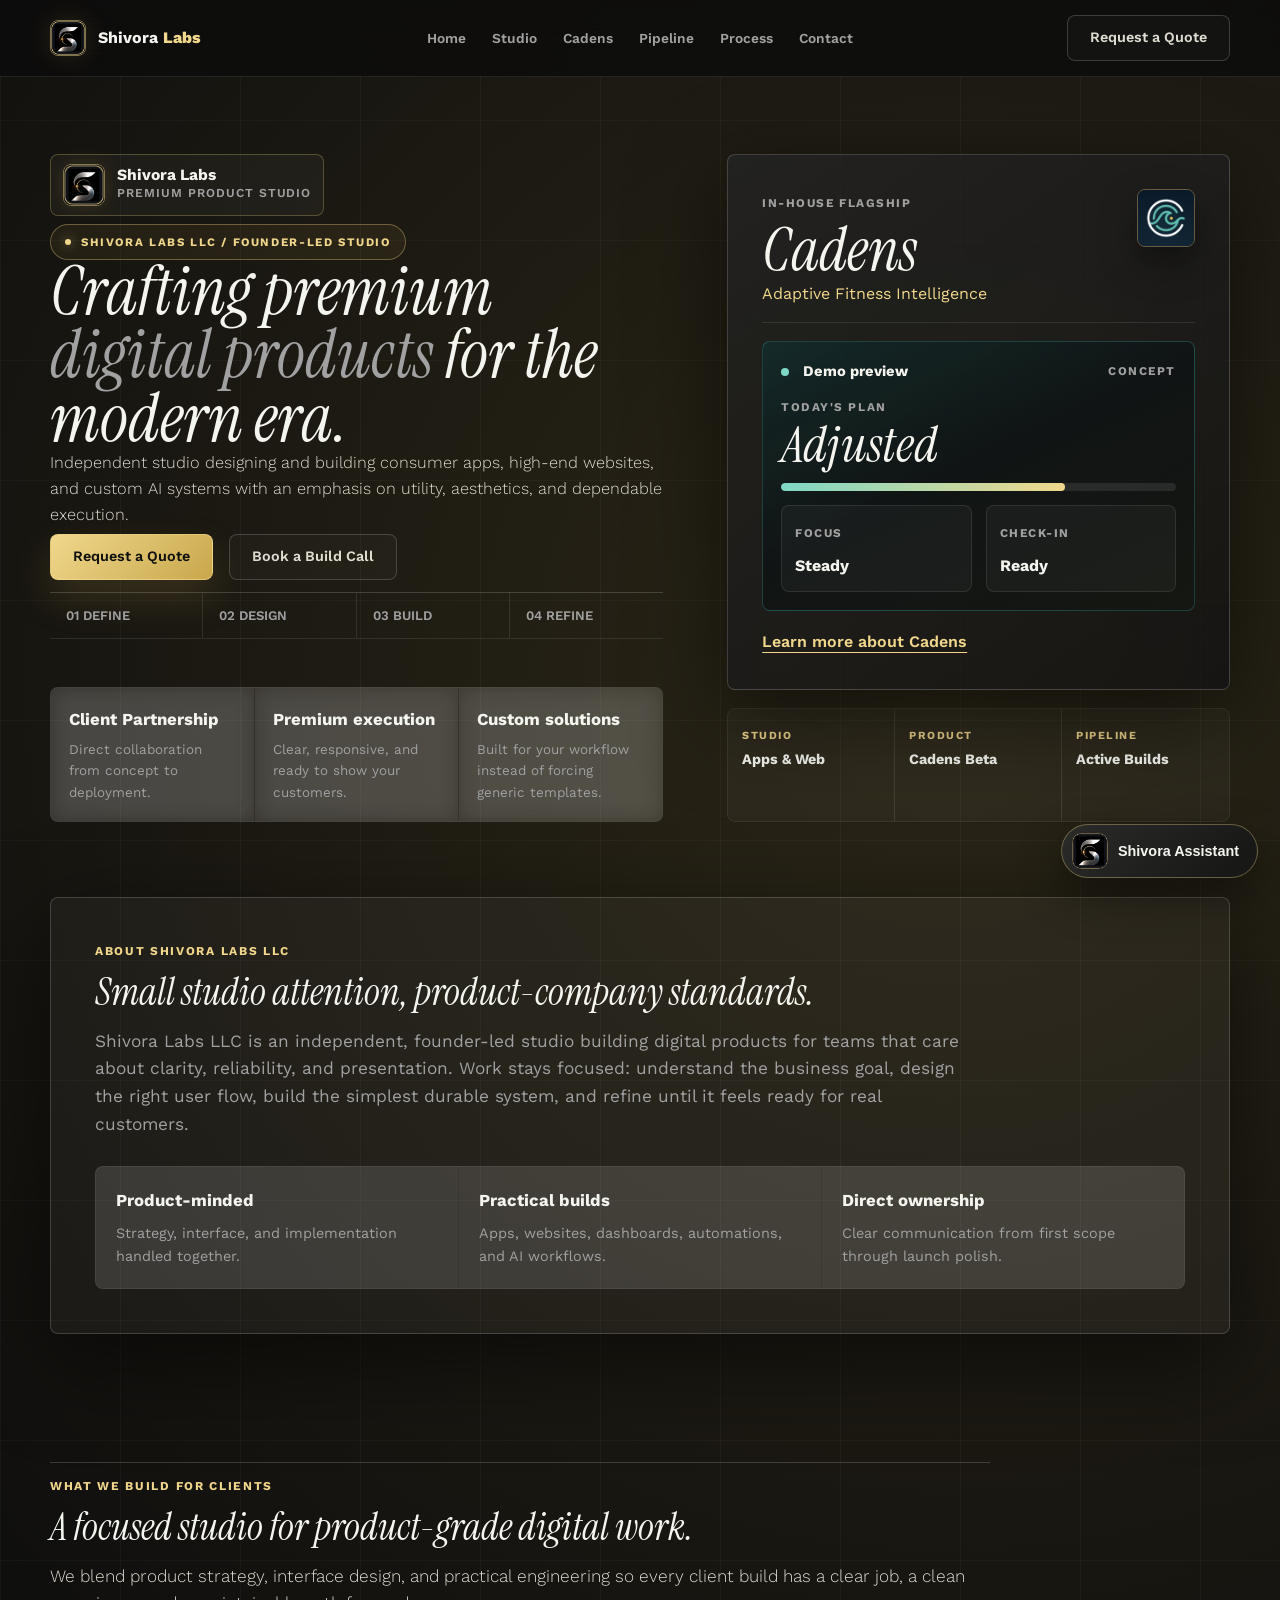
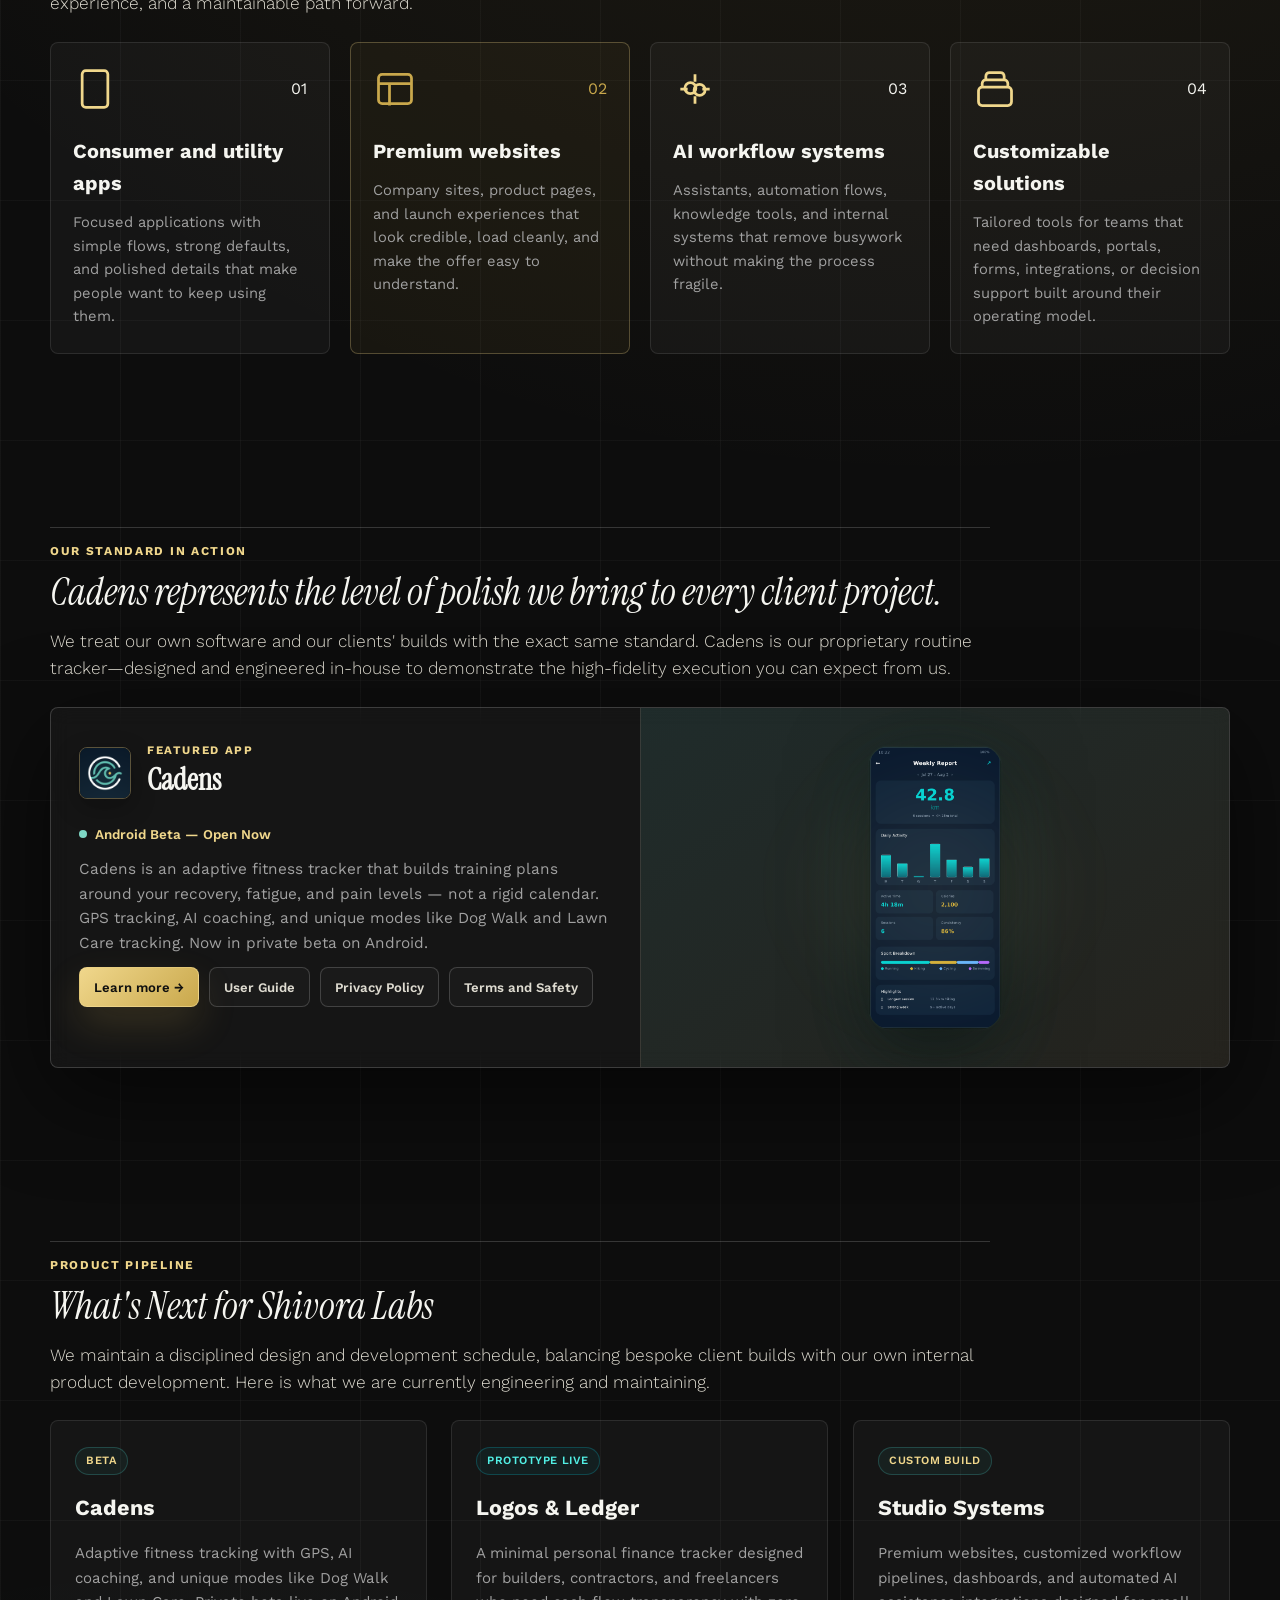
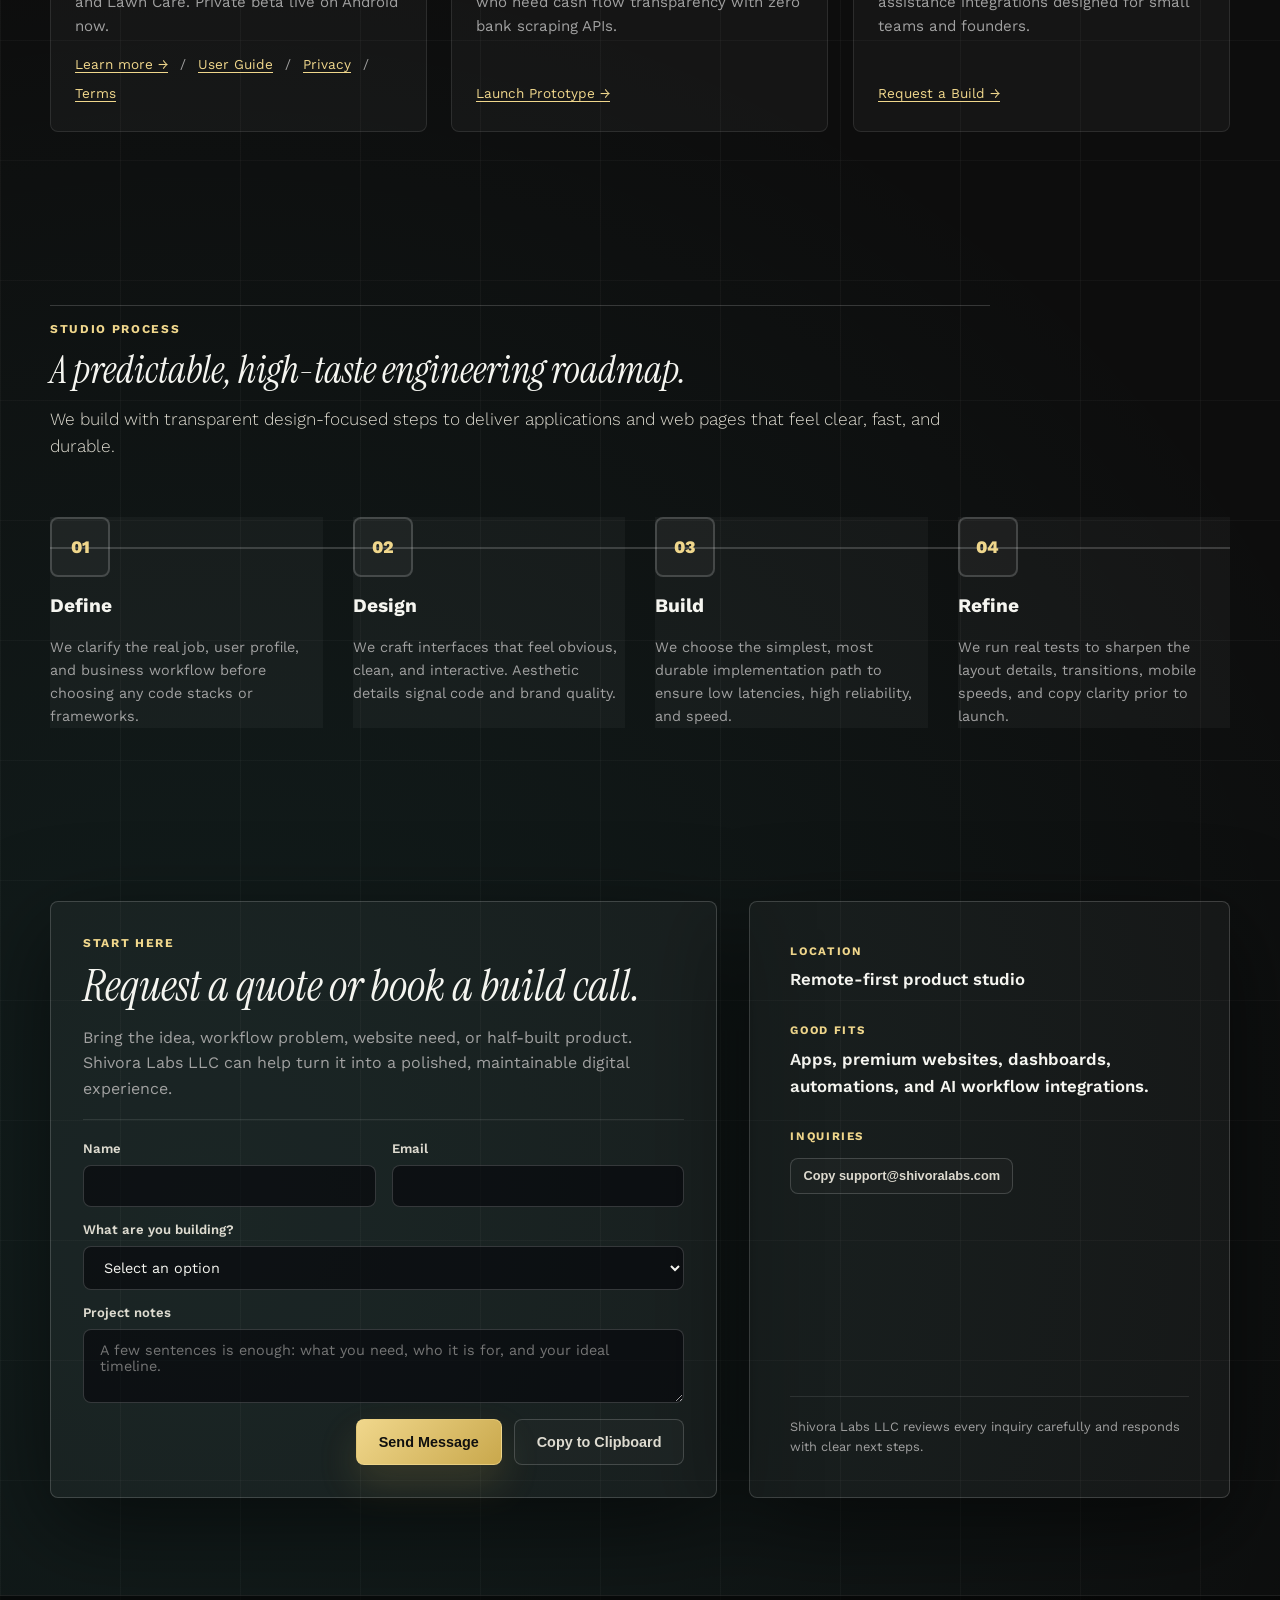
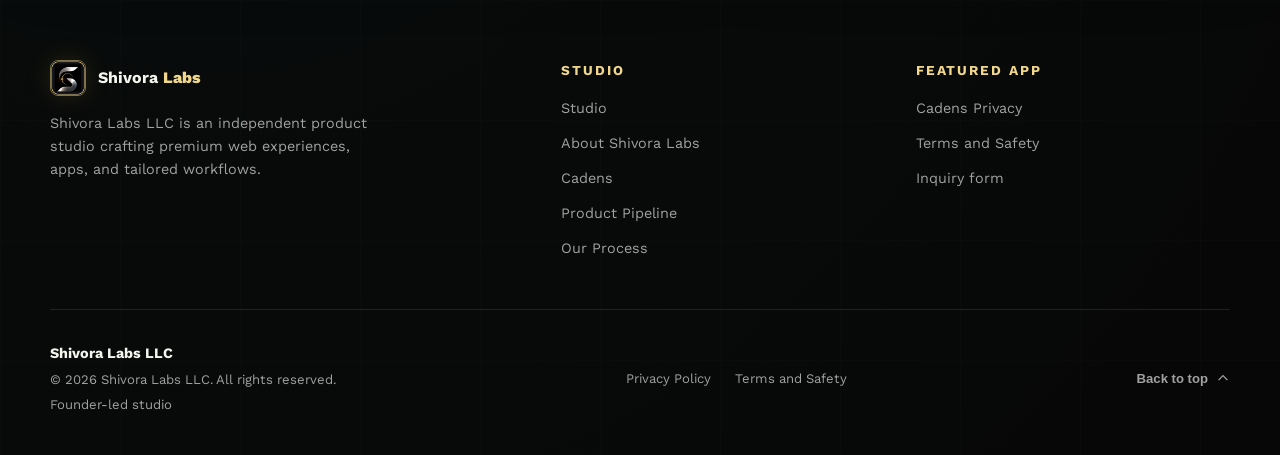
==== commit 757c1108: "Design polish: remove section gaps, fix nav links, improve cards" ====
--- a/index.html
+++ b/index.html
@@ -1,41 +1,41 @@
-<!DOCTYPE html>
-<html lang="en">
-<head>
-  <meta charset="UTF-8" />
-  <meta name="viewport" content="width=device-width, initial-scale=1.0" />
+<!DOCTYPE html>
+<html lang="en">
+<head>
+  <meta charset="UTF-8" />
+  <meta name="viewport" content="width=device-width, initial-scale=1.0" />
   <title>Shivora Labs - Premium Product Studio</title>
-  
+  
   <meta name="description" content="Shivora Labs LLC designs and builds premium software: consumer apps, high-end websites, and practical AI workflow systems. Founder-led, product-grade, and built for real use." />
   <meta property="og:title" content="Shivora Labs - Premium Product Studio" />
   <meta property="og:description" content="Founder-led product studio designing premium apps, high-end websites, and practical AI workflow systems." />
-  <meta property="og:type" content="website" />
-  <meta property="og:image" content="Icons/shivora_logo_refined_square.png" />
-  <meta name="twitter:card" content="summary_large_image" />
+  <meta property="og:type" content="website" />
+  <meta property="og:image" content="Icons/shivora_logo_refined_square.png" />
+  <meta name="twitter:card" content="summary_large_image" />
   <meta name="twitter:title" content="Shivora Labs - Premium Product Studio" />
-  <meta name="twitter:description" content="Founder-led software studio for premium apps, websites, and AI workflow systems." />
-  
-  <!-- Favicon References -->
-  <link rel="icon" href="Icons/favicon.ico" sizes="any" />
-  <link rel="icon" type="image/png" href="Icons/favicon-32.png" sizes="32x32" />
-  <link rel="apple-touch-icon" href="Icons/favicon-180.png" />
-  
-  <!-- Premium Google Fonts -->
-  <link rel="preconnect" href="https://fonts.googleapis.com">
-  <link rel="preconnect" href="https://fonts.gstatic.com" crossorigin>
-  <link href="https://fonts.googleapis.com/css2?family=Instrument+Serif:ital@0;1&family=Work+Sans:wght@300;400;500;600;700&display=swap" rel="stylesheet">
-  
-  <!-- External Stylesheets -->
-  <link rel="stylesheet" href="styles.css" />
-  <link rel="stylesheet" href="animations.css" />
-</head>
-<body>
-
-  <!-- Background Auroras -->
-  <div class="aurora-bg">
-    <div class="aurora-1"></div>
-    <div class="aurora-2"></div>
-  </div>
-
+  <meta name="twitter:description" content="Founder-led software studio for premium apps, websites, and AI workflow systems." />
+  
+  <!-- Favicon References -->
+  <link rel="icon" href="Icons/favicon.ico" sizes="any" />
+  <link rel="icon" type="image/png" href="Icons/favicon-32.png" sizes="32x32" />
+  <link rel="apple-touch-icon" href="Icons/favicon-180.png" />
+  
+  <!-- Premium Google Fonts -->
+  <link rel="preconnect" href="https://fonts.googleapis.com">
+  <link rel="preconnect" href="https://fonts.gstatic.com" crossorigin>
+  <link href="https://fonts.googleapis.com/css2?family=Instrument+Serif:ital@0;1&family=Work+Sans:wght@300;400;500;600;700&display=swap" rel="stylesheet">
+  
+  <!-- External Stylesheets -->
+  <link rel="stylesheet" href="styles.css" />
+  <link rel="stylesheet" href="animations.css" />
+</head>
+<body>
+
+  <!-- Background Auroras -->
+  <div class="aurora-bg">
+    <div class="aurora-1"></div>
+    <div class="aurora-2"></div>
+  </div>
+
   <!-- Mobile Navigation Drawer -->
   <div class="mobile-drawer" id="mobileDrawer">
     <a href="#home">Home</a>
@@ -46,15 +46,15 @@
     <a href="#contact">Contact</a>
     <a class="button primary" style="margin-top: 16px;" href="#contact">Request a Quote</a>
   </div>
-
-  <!-- Navigation Header -->
-  <header class="site-header">
-    <div class="shell nav" aria-label="Primary navigation">
-      <a class="brand" href="/" aria-label="Shivora Labs home">
-        <img src="Icons/favicon-120.png" alt="Shivora Labs logo mark" />
-        <span>Shivora <strong>Labs</strong></span>
-      </a>
-      
+
+  <!-- Navigation Header -->
+  <header class="site-header">
+    <div class="shell nav" aria-label="Primary navigation">
+      <a class="brand" href="/" aria-label="Shivora Labs home">
+        <img src="Icons/favicon-120.png" alt="Shivora Labs logo mark" />
+        <span>Shivora <strong>Labs</strong></span>
+      </a>
+      
       <nav class="nav-links" aria-label="Site links">
         <a href="#home">Home</a>
         <a href="#studio">Studio</a>
@@ -63,76 +63,76 @@
         <a href="#process">Process</a>
         <a href="#contact">Contact</a>
       </nav>
-      
-      <a class="button secondary" style="display: inline-flex;" href="#contact">Request a Quote</a>
-      
-      <!-- Mobile hamburger toggle button -->
-      <button class="hamburger" aria-label="Toggle Navigation menu" aria-controls="mobileDrawer">
-        <svg viewBox="0 0 24 24">
-          <path d="M4 6h16M4 12h16M4 18h16" />
-        </svg>
-      </button>
-    </div>
-  </header>
-
-  <main>
-    <!-- Hero Section -->
+      
+      <a class="button secondary" style="display: inline-flex;" href="#contact">Request a Quote</a>
+      
+      <!-- Mobile hamburger toggle button -->
+      <button class="hamburger" aria-label="Toggle Navigation menu" aria-controls="mobileDrawer">
+        <svg viewBox="0 0 24 24">
+          <path d="M4 6h16M4 12h16M4 18h16" />
+        </svg>
+      </button>
+    </div>
+  </header>
+
+  <main>
+    <!-- Hero Section -->
     <section class="shell hero reveal hero-enter" id="home">
-      <div class="hero-content">
-        <div>
-          <div class="hero-signature stagger-1" aria-label="Shivora Labs studio identity">
-            <img src="Icons/favicon-120.png" alt="Shivora Labs logo mark" />
-            <div>
-              <strong>Shivora Labs</strong>
-              <span>Premium product studio</span>
-            </div>
-          </div>
+      <div class="hero-content">
+        <div>
+          <div class="hero-signature stagger-1" aria-label="Shivora Labs studio identity">
+            <img src="Icons/favicon-120.png" alt="Shivora Labs logo mark" />
+            <div>
+              <strong>Shivora Labs</strong>
+              <span>Premium product studio</span>
+            </div>
+          </div>
           <div class="eyebrow stagger-1">Shivora Labs LLC / Founder-Led Studio</div>
-          <h1 class="stagger-2">Crafting premium <span class="text-gradient">digital products</span> for the modern era.</h1>
-          <p class="hero-copy stagger-3">
-            Independent studio designing and building consumer apps, high-end websites, and custom AI systems with an emphasis on utility, aesthetics, and dependable execution.
-          </p>
-          <div class="hero-actions stagger-4">
-            <a class="button primary" href="#contact">Request a Quote</a>
-            <a class="button secondary" href="#contact">Book a Build Call</a>
-          </div>
-          <div class="process-breadcrumb stagger-5" aria-label="Shivora Labs delivery process">
-            <span>01 Define</span>
-            <span>02 Design</span>
-            <span>03 Build</span>
-            <span>04 Refine</span>
-          </div>
-        </div>
-        
-        <div class="trust-row stagger-5" aria-label="Shivora Labs focus areas">
-          <div class="trust-item">
-            <strong>Client Partnership</strong>
-            <span>Direct collaboration from concept to deployment.</span>
-          </div>
-          <div class="trust-item">
-            <strong>Premium execution</strong>
-            <span>Clear, responsive, and ready to show your customers.</span>
-          </div>
-          <div class="trust-item">
-            <strong>Custom solutions</strong>
-            <span>Built for your workflow instead of forcing generic templates.</span>
-          </div>
-        </div>
-      </div>
-
-      <div class="hero-visual stagger-3" aria-label="Shivora Labs brand showcase">
-        <div class="brand-card featured-work-card">
-          <div class="work-card-head">
-            <div>
-              <span>In-House Flagship</span>
-              <h2>Cadens</h2>
-              <p>Adaptive Fitness Intelligence</p>
-            </div>
-            <img src="Icons/cadens_icon_square_dark_512.png" alt="Cadens app logo icon" />
-          </div>
-          <div class="cadens-session-card" aria-label="Cadens session interface preview">
-            <div class="session-topline">
-              <span class="status-dot pulse-dot"></span>
+          <h1 class="stagger-2">Crafting premium <span class="text-gradient">digital products</span> for the modern era.</h1>
+          <p class="hero-copy stagger-3">
+            Independent studio designing and building consumer apps, high-end websites, and custom AI systems with an emphasis on utility, aesthetics, and dependable execution.
+          </p>
+          <div class="hero-actions stagger-4">
+            <a class="button primary" href="#contact">Request a Quote</a>
+            <a class="button secondary" href="#contact">Book a Build Call</a>
+          </div>
+          <div class="process-breadcrumb stagger-5" aria-label="Shivora Labs delivery process">
+            <span>01 Define</span>
+            <span>02 Design</span>
+            <span>03 Build</span>
+            <span>04 Refine</span>
+          </div>
+        </div>
+        
+        <div class="trust-row stagger-5" aria-label="Shivora Labs focus areas">
+          <div class="trust-item">
+            <strong>Client Partnership</strong>
+            <span>Direct collaboration from concept to deployment.</span>
+          </div>
+          <div class="trust-item">
+            <strong>Premium execution</strong>
+            <span>Clear, responsive, and ready to show your customers.</span>
+          </div>
+          <div class="trust-item">
+            <strong>Custom solutions</strong>
+            <span>Built for your workflow instead of forcing generic templates.</span>
+          </div>
+        </div>
+      </div>
+
+      <div class="hero-visual stagger-3" aria-label="Shivora Labs brand showcase">
+        <div class="brand-card featured-work-card">
+          <div class="work-card-head">
+            <div>
+              <span>In-House Flagship</span>
+              <h2>Cadens</h2>
+              <p>Adaptive Fitness Intelligence</p>
+            </div>
+            <img src="Icons/cadens_icon_square_dark_512.png" alt="Cadens app logo icon" />
+          </div>
+          <div class="cadens-session-card" aria-label="Cadens session interface preview">
+            <div class="session-topline">
+              <span class="status-dot pulse-dot"></span>
               <strong>Demo preview</strong>
               <span>Concept</span>
             </div>
@@ -151,456 +151,459 @@
                 <strong>Ready</strong>
               </div>
             </div>
-          </div>
-          <a class="text-link-arrow" href="cadens/">Learn more about Cadens</a>
-        </div>
-        <div class="snapshot">
-          <div>
-            <span>Studio</span>
-            <strong>Apps & Web</strong>
-          </div>
-          <div>
-            <span>Product</span>
-            <strong>Cadens Beta</strong>
-          </div>
-          <div>
-            <span>Pipeline</span>
-            <strong>Active Builds</strong>
-          </div>
-        </div>
-      </div>
-    </section>
-
-    <!-- About Trust Section -->
-    <section class="shell about-trust" id="about">
-      <div class="about-panel reveal">
-        <span class="section-kicker">About Shivora Labs LLC</span>
-        <h2>Small studio attention, product-company standards.</h2>
-        <p>
+          </div>
+          <a class="text-link-arrow" href="cadens/">Learn more about Cadens</a>
+        </div>
+        <div class="snapshot">
+          <div>
+            <span>Studio</span>
+            <strong>Apps & Web</strong>
+          </div>
+          <div>
+            <span>Product</span>
+            <strong>Cadens Beta</strong>
+          </div>
+          <div>
+            <span>Pipeline</span>
+            <strong>Active Builds</strong>
+          </div>
+        </div>
+      </div>
+    </section>
+
+    <!-- About Trust Section -->
+    <section class="shell about-trust" id="about">
+      <div class="about-panel reveal">
+        <span class="section-kicker">About Shivora Labs LLC</span>
+        <h2>Small studio attention, product-company standards.</h2>
+        <p>
           Shivora Labs LLC is an independent, founder-led studio building digital products for teams that care about clarity, reliability, and presentation. Work stays focused: understand the business goal, design the right user flow, build the simplest durable system, and refine until it feels ready for real customers.
-        </p>
-        <div class="about-proof">
-          <div>
-            <strong>Product-minded</strong>
-            <span>Strategy, interface, and implementation handled together.</span>
-          </div>
-          <div>
-            <strong>Practical builds</strong>
-            <span>Apps, websites, dashboards, automations, and AI workflows.</span>
-          </div>
-          <div>
-            <strong>Direct ownership</strong>
-            <span>Clear communication from first scope through launch polish.</span>
-          </div>
-        </div>
-      </div>
-    </section>
-
-    <!-- Services Section -->
+        </p>
+        <div class="about-proof">
+          <div>
+            <strong>Product-minded</strong>
+            <span>Strategy, interface, and implementation handled together.</span>
+          </div>
+          <div>
+            <strong>Practical builds</strong>
+            <span>Apps, websites, dashboards, automations, and AI workflows.</span>
+          </div>
+          <div>
+            <strong>Direct ownership</strong>
+            <span>Clear communication from first scope through launch polish.</span>
+          </div>
+        </div>
+      </div>
+    </section>
+
+    <!-- Services Section -->
     <section class="shell page-section" id="studio">
-      <div class="section-head reveal">
-        <span class="section-kicker">What We Build for Clients</span>
-        <h2>A focused studio for product-grade digital work.</h2>
-        <p class="section-lede">
-          We blend product strategy, interface design, and practical engineering so every client build has a clear job, a clean experience, and a maintainable path forward.
-        </p>
-      </div>
-
-      <div class="services-grid">
-        <article class="service-card reveal stagger-1">
-          <div class="card-top">
-            <svg class="service-icon" fill="none" viewBox="0 0 24 24" stroke="currentColor" stroke-width="1.5">
-              <rect x="5" y="2" width="14" height="20" rx="2" />
-              <path d="M12 18h.01" />
-            </svg>
-            <div class="card-number">01</div>
-          </div>
-          <div>
-            <h3>Consumer and utility apps</h3>
-            <p>Focused applications with simple flows, strong defaults, and polished details that make people want to keep using them.</p>
-          </div>
-        </article>
-
-        <article class="service-card featured reveal stagger-2">
-          <div class="card-top">
-            <svg class="service-icon" style="color: var(--neon-purple);" fill="none" viewBox="0 0 24 24" stroke="currentColor" stroke-width="1.5">
-              <rect x="3" y="4" width="18" height="16" rx="2" />
-              <path d="M3 9h18M9 21V9" />
-            </svg>
-            <div class="card-number" style="color: var(--neon-purple);">02</div>
-          </div>
-          <div>
-            <h3>Premium websites</h3>
-            <p>Company sites, product pages, and launch experiences that look credible, load cleanly, and make the offer easy to understand.</p>
-          </div>
-        </article>
-
-        <article class="service-card reveal stagger-3">
-          <div class="card-top">
-            <svg class="service-icon" fill="none" viewBox="0 0 24 24" stroke="currentColor" stroke-width="1.5">
-              <path d="M9.5 14.5a3 3 0 100-6 3 3 0 000 6zM14.5 15.5a3 3 0 100-6 3 3 0 000 6z" />
-              <path d="M12 4v4M12 16v4M4 12h4M16 12h4" />
-            </svg>
-            <div class="card-number">03</div>
-          </div>
-          <div>
-            <h3>AI workflow systems</h3>
-            <p>Assistants, automation flows, knowledge tools, and internal systems that remove busywork without making the process fragile.</p>
-          </div>
-        </article>
-
-        <article class="service-card reveal stagger-4">
-          <div class="card-top">
-            <svg class="service-icon" fill="none" viewBox="0 0 24 24" stroke="currentColor" stroke-width="1.5">
-              <path d="M19 11H5m14 0a2 2 0 012 2v6a2 2 0 01-2 2H5a2 2 0 01-2-2v-6a2 2 0 012-2m14 0V9a2 2 0 00-2-2M5 11V9a2 2 0 012-2m0 0V5a2 2 0 012-2h6a2 2 0 012 2v2M7 7h10" />
-            </svg>
-            <div class="card-number">04</div>
-          </div>
-          <div>
-            <h3>Customizable solutions</h3>
-            <p>Tailored tools for teams that need dashboards, portals, forms, integrations, or decision support built around their operating model.</p>
-          </div>
-        </article>
-      </div>
-    </section>
-
-    <!-- Cadens Section -->
+      <div class="section-head reveal">
+        <span class="section-kicker">What We Build for Clients</span>
+        <h2>A focused studio for product-grade digital work.</h2>
+        <p class="section-lede">
+          We blend product strategy, interface design, and practical engineering so every client build has a clear job, a clean experience, and a maintainable path forward.
+        </p>
+      </div>
+
+      <div class="services-grid">
+        <article class="service-card reveal stagger-1">
+          <div class="card-top">
+            <svg class="service-icon" fill="none" viewBox="0 0 24 24" stroke="currentColor" stroke-width="1.5">
+              <rect x="5" y="2" width="14" height="20" rx="2" />
+              <path d="M12 18h.01" />
+            </svg>
+            <div class="card-number">01</div>
+          </div>
+          <div>
+            <h3>Consumer and utility apps</h3>
+            <p>Focused applications with simple flows, strong defaults, and polished details that make people want to keep using them.</p>
+          </div>
+        </article>
+
+        <article class="service-card featured reveal stagger-2">
+          <div class="card-top">
+            <svg class="service-icon" style="color: var(--neon-purple);" fill="none" viewBox="0 0 24 24" stroke="currentColor" stroke-width="1.5">
+              <rect x="3" y="4" width="18" height="16" rx="2" />
+              <path d="M3 9h18M9 21V9" />
+            </svg>
+            <div class="card-number" style="color: var(--neon-purple);">02</div>
+          </div>
+          <div>
+            <h3>Premium websites</h3>
+            <p>Company sites, product pages, and launch experiences that look credible, load cleanly, and make the offer easy to understand.</p>
+          </div>
+        </article>
+
+        <article class="service-card reveal stagger-3">
+          <div class="card-top">
+            <svg class="service-icon" fill="none" viewBox="0 0 24 24" stroke="currentColor" stroke-width="1.5">
+              <path d="M9.5 14.5a3 3 0 100-6 3 3 0 000 6zM14.5 15.5a3 3 0 100-6 3 3 0 000 6z" />
+              <path d="M12 4v4M12 16v4M4 12h4M16 12h4" />
+            </svg>
+            <div class="card-number">03</div>
+          </div>
+          <div>
+            <h3>AI workflow systems</h3>
+            <p>Assistants, automation flows, knowledge tools, and internal systems that remove busywork without making the process fragile.</p>
+          </div>
+        </article>
+
+        <article class="service-card reveal stagger-4">
+          <div class="card-top">
+            <svg class="service-icon" fill="none" viewBox="0 0 24 24" stroke="currentColor" stroke-width="1.5">
+              <path d="M19 11H5m14 0a2 2 0 012 2v6a2 2 0 01-2 2H5a2 2 0 01-2-2v-6a2 2 0 012-2m14 0V9a2 2 0 00-2-2M5 11V9a2 2 0 012-2m0 0V5a2 2 0 012-2h6a2 2 0 012 2v2M7 7h10" />
+            </svg>
+            <div class="card-number">04</div>
+          </div>
+          <div>
+            <h3>Customizable solutions</h3>
+            <p>Tailored tools for teams that need dashboards, portals, forms, integrations, or decision support built around their operating model.</p>
+          </div>
+        </article>
+      </div>
+    </section>
+
+    <!-- Cadens Section -->
     <section class="shell page-section" id="cadens">
-      <div class="section-head reveal">
-        <span class="section-kicker">Our Standard in Action</span>
-        <h2>Cadens represents the level of polish we bring to every client project.</h2>
-        <p class="section-lede">
-          We treat our own software and our clients' builds with the exact same standard. Cadens is our proprietary routine tracker—designed and engineered in-house to demonstrate the high-fidelity execution you can expect from us.
-        </p>
-      </div>
-
-      <div class="product-panel reveal">
-        <article class="product-copy">
-          <div class="product-title">
-            <img src="Icons/cadens_icon_square_dark_512.png" alt="Cadens app logo icon" />
-            <div>
-              <span>Featured App</span>
-              <h3>Cadens</h3>
-            </div>
-          </div>
-
-          <div class="status-indicator">
-            <span class="status-dot pulse-dot"></span>
-            <span>Android Beta — Open Now</span>
-          </div>
-
-          <p>
-            Cadens is an adaptive fitness tracker that builds training plans around your recovery, fatigue, and pain levels — not a rigid calendar. GPS tracking, AI coaching, and unique modes like Dog Walk and Lawn Care tracking. Now in private beta on Android.
-          </p>
-
+      <div class="section-head reveal">
+        <span class="section-kicker">Our Standard in Action</span>
+        <h2>Cadens represents the level of polish we bring to every client project.</h2>
+        <p class="section-lede">
+          We treat our own software and our clients' builds with the exact same standard. Cadens is our proprietary routine tracker—designed and engineered in-house to demonstrate the high-fidelity execution you can expect from us.
+        </p>
+      </div>
+
+      <div class="product-panel reveal">
+        <article class="product-copy">
+          <div class="product-title">
+            <img src="Icons/cadens_icon_square_dark_512.png" alt="Cadens app logo icon" />
+            <div>
+              <span>Featured App</span>
+              <h3>Cadens</h3>
+            </div>
+          </div>
+
+          <div class="status-indicator">
+            <span class="status-dot pulse-dot"></span>
+            <span>Android Beta — Open Now</span>
+          </div>
+
+          <p>
+            Cadens is an adaptive fitness tracker that builds training plans around your recovery, fatigue, and pain levels — not a rigid calendar. GPS tracking, AI coaching, and unique modes like Dog Walk and Lawn Care tracking. Now in private beta on Android.
+          </p>
+
           <div class="product-links">
-            <a class="button primary" href="cadens/">Learn more →</a>
-            <a class="button secondary" href="cadens/guide/">User Guide</a>
-            <a class="button secondary" href="cadens/privacy/">Privacy Policy</a>
-            <a class="button secondary" href="cadens/terms/">Terms and Safety</a>
-          </div>
-        </article>
-
-        <!-- Premium CSS Phone Mockup Visual -->
-        <div class="product-visual">
-          <img src="Icons/cadens_screen_weekly_report.png" alt="Cadens App Screen - Weekly Report" style="width: 210px; height: auto; display: block;" class="float-mockup" />
-        </div>
-      </div>
-    </section>
-
-    <!-- Product Pipeline Section -->
+            <a class="button primary" href="cadens/">Learn more →</a>
+            <a class="button secondary" href="cadens/guide/">User Guide</a>
+            <a class="button secondary" href="cadens/privacy/">Privacy Policy</a>
+            <a class="button secondary" href="cadens/terms/">Terms and Safety</a>
+          </div>
+        </article>
+
+        <!-- Premium CSS Phone Mockup Visual -->
+        <div class="product-visual">
+          <img src="Icons/cadens_screen_weekly_report.png" alt="Cadens App Screen - Weekly Report" style="width: 210px; height: auto; display: block;" class="float-mockup" />
+        </div>
+      </div>
+    </section>
+
+    <!-- Product Pipeline Section -->
     <section class="shell page-section" id="pipeline">
-      <div class="section-head reveal">
-        <span class="section-kicker">Product Pipeline</span>
-        <h2>What's Next for Shivora Labs</h2>
-        <p class="section-lede">
-          We maintain a disciplined design and development schedule, balancing bespoke client builds with our own internal product development. Here is what we are currently engineering and maintaining.
-        </p>
-      </div>
-
-      <div class="coming-grid">
-        <article class="coming-card reveal stagger-1">
-          <span class="status-pill">Beta</span>
-          <h3>Cadens</h3>
-          <p>Adaptive fitness tracking with GPS, AI coaching, and unique modes like Dog Walk and Lawn Care. Private beta live on Android now.</p>
-          <div class="mini-links">
-            <a href="cadens/">Learn more →</a>
-            <span>/</span>
-            <a href="cadens/guide/">User Guide</a>
-            <span>/</span>
-            <a href="cadens/privacy/">Privacy</a>
-            <span>/</span>
-            <a href="cadens/terms/">Terms</a>
-          </div>
-        </article>
-
-        <article class="coming-card reveal stagger-2">
-          <span class="status-pill" style="color:var(--cosmic-cyan); border-color:rgba(0,229,255,0.2); background:rgba(0,229,255,0.05)">Prototype Live</span>
-          <h3>Logos &amp; Ledger</h3>
-          <p>A minimal personal finance tracker designed for builders, contractors, and freelancers who need cash flow transparency with zero bank scraping APIs.</p>
-          <div class="mini-links">
-            <a href="logos-ledger/">Launch Prototype &rarr;</a>
-          </div>
-        </article>
-
-        <article class="coming-card reveal stagger-3">
-          <span class="status-pill">Custom Build</span>
-          <h3>Studio Systems</h3>
-          <p>Premium websites, customized workflow pipelines, dashboards, and automated AI assistance integrations designed for small teams and founders.</p>
-        </article>
-      </div>
-    </section>
-
-    <!-- Studio Process Section -->
+      <div class="section-head reveal">
+        <span class="section-kicker">Product Pipeline</span>
+        <h2>What's Next for Shivora Labs</h2>
+        <p class="section-lede">
+          We maintain a disciplined design and development schedule, balancing bespoke client builds with our own internal product development. Here is what we are currently engineering and maintaining.
+        </p>
+      </div>
+
+      <div class="coming-grid">
+        <article class="coming-card reveal stagger-1">
+          <span class="status-pill">Beta</span>
+          <h3>Cadens</h3>
+          <p>Adaptive fitness tracking with GPS, AI coaching, and unique modes like Dog Walk and Lawn Care. Private beta live on Android now.</p>
+          <div class="mini-links">
+            <a href="cadens/">Learn more →</a>
+            <span>/</span>
+            <a href="cadens/guide/">User Guide</a>
+            <span>/</span>
+            <a href="cadens/privacy/">Privacy</a>
+            <span>/</span>
+            <a href="cadens/terms/">Terms</a>
+          </div>
+        </article>
+
+        <article class="coming-card reveal stagger-2">
+          <span class="status-pill" style="color:var(--cosmic-cyan); border-color:rgba(0,229,255,0.2); background:rgba(0,229,255,0.05)">Prototype Live</span>
+          <h3>Logos &amp; Ledger</h3>
+          <p>A minimal personal finance tracker designed for builders, contractors, and freelancers who need cash flow transparency with zero bank scraping APIs.</p>
+          <div class="mini-links">
+            <a href="logos-ledger/">Launch Prototype &rarr;</a>
+          </div>
+        </article>
+
+        <article class="coming-card reveal stagger-3">
+          <span class="status-pill">Custom Build</span>
+          <h3>Studio Systems</h3>
+          <p>Premium websites, customized workflow pipelines, dashboards, and automated AI assistance integrations designed for small teams and founders.</p>
+          <div class="mini-links">
+            <a href="#contact">Request a Build →</a>
+          </div>
+        </article>
+      </div>
+    </section>
+
+    <!-- Studio Process Section -->
     <section class="shell page-section" id="process">
-      <div class="section-head reveal">
-        <span class="section-kicker">Studio Process</span>
-        <h2>A predictable, high-taste engineering roadmap.</h2>
-        <p class="section-lede">
-          We build with transparent design-focused steps to deliver applications and web pages that feel clear, fast, and durable.
-        </p>
-      </div>
-
-      <div class="process-grid-timeline reveal">
-        <div class="process-step stagger-1">
-          <div class="process-badge">01</div>
-          <h3>Define</h3>
-          <p>We clarify the real job, user profile, and business workflow before choosing any code stacks or frameworks.</p>
-        </div>
-
-        <div class="process-step stagger-2">
-          <div class="process-badge">02</div>
-          <h3>Design</h3>
-          <p>We craft interfaces that feel obvious, clean, and interactive. Aesthetic details signal code and brand quality.</p>
-        </div>
-
-        <div class="process-step stagger-3">
-          <div class="process-badge">03</div>
-          <h3>Build</h3>
-          <p>We choose the simplest, most durable implementation path to ensure low latencies, high reliability, and speed.</p>
-        </div>
-
-        <div class="process-step stagger-4">
-          <div class="process-badge">04</div>
-          <h3>Refine</h3>
-          <p>We run real tests to sharpen the layout details, transitions, mobile speeds, and copy clarity prior to launch.</p>
-        </div>
-      </div>
-    </section>
-
-    <!-- Contact Section -->
+      <div class="section-head reveal">
+        <span class="section-kicker">Studio Process</span>
+        <h2>A predictable, high-taste engineering roadmap.</h2>
+        <p class="section-lede">
+          We build with transparent design-focused steps to deliver applications and web pages that feel clear, fast, and durable.
+        </p>
+      </div>
+
+      <div class="process-grid-timeline reveal">
+        <div class="process-step stagger-1">
+          <div class="process-badge">01</div>
+          <h3>Define</h3>
+          <p>We clarify the real job, user profile, and business workflow before choosing any code stacks or frameworks.</p>
+        </div>
+
+        <div class="process-step stagger-2">
+          <div class="process-badge">02</div>
+          <h3>Design</h3>
+          <p>We craft interfaces that feel obvious, clean, and interactive. Aesthetic details signal code and brand quality.</p>
+        </div>
+
+        <div class="process-step stagger-3">
+          <div class="process-badge">03</div>
+          <h3>Build</h3>
+          <p>We choose the simplest, most durable implementation path to ensure low latencies, high reliability, and speed.</p>
+        </div>
+
+        <div class="process-step stagger-4">
+          <div class="process-badge">04</div>
+          <h3>Refine</h3>
+          <p>We run real tests to sharpen the layout details, transitions, mobile speeds, and copy clarity prior to launch.</p>
+        </div>
+      </div>
+    </section>
+
+    <!-- Contact Section -->
     <section class="shell page-section" id="contact">
-      <div class="contact-wrap reveal">
-        <div class="contact-card">
-          <span class="section-kicker">Start Here</span>
-          <h2>Request a quote or book a build call.</h2>
-          <p>
-            Bring the idea, workflow problem, website need, or half-built product. Shivora Labs LLC can help turn it into a polished, maintainable digital experience.
-          </p>
-
-          <!-- Inline Form for Low Friction -->
-          <form class="contact-mini-form" action="https://formsubmit.co/ajax/b00fd784d95751b980b581f88b628447" method="POST">
-            <!-- Honeypot -->
-            <input type="text" name="_honey" style="display:none" tabindex="-1" autocomplete="off" />
-            <input type="hidden" name="_subject" value="New inline inquiry from Shivora Labs website" />
-            <input type="hidden" name="_template" value="table" />
-            <input type="hidden" name="_captcha" value="false" />
-
-            <div class="field">
-              <label for="inline-name">Name</label>
-              <input id="inline-name" name="name" autocomplete="name" required />
-            </div>
-
-            <div class="field">
-              <label for="inline-email">Email</label>
-              <input id="inline-email" name="email" type="email" autocomplete="email" required />
-            </div>
-
-            <div class="field full-width">
-              <label for="inline-project">What are you building?</label>
-              <select id="inline-project" name="project" required>
-                <option value="">Select an option</option>
-                <option>Request a quote or build call</option>
-                <option>App or product idea</option>
-                <option>Website or landing page</option>
-                <option>Custom workflow system</option>
-                <option>AI automation or assistant</option>
-                <option>Something else</option>
-              </select>
-            </div>
-
-            <div class="field full-width">
-              <label for="inline-message">Project notes</label>
-              <textarea id="inline-message" name="message" placeholder="A few sentences is enough: what you need, who it is for, and your ideal timeline." required></textarea>
-            </div>
-
-            <div class="actions" style="display: flex; gap: 12px; align-items: center;">
-              <button class="button primary" type="submit" id="inline-submit">Send Message</button>
-              <button class="button secondary" type="button" id="inline-copy-message">Copy Message</button>
-            </div>
-            
-            <p id="inline-form-status" style="display: none; grid-column: span 2; border: 1px solid var(--line-strong); padding: 12px; border-radius: var(--radius); margin-top: 12px; font-size: 0.85rem; background: rgba(0, 229, 255, 0.05); color: var(--text);"></p>
-          </form>
-        </div>
-
-        <aside class="contact-side" aria-label="Company details">
-          <dl>
-            <div>
-              <dt>Location</dt>
+      <div class="contact-wrap reveal">
+        <div class="contact-card">
+          <span class="section-kicker">Start Here</span>
+          <h2>Request a quote or book a build call.</h2>
+          <p>
+            Bring the idea, workflow problem, website need, or half-built product. Shivora Labs LLC can help turn it into a polished, maintainable digital experience.
+          </p>
+
+          <!-- Inline Form for Low Friction -->
+          <form class="contact-mini-form" action="https://formsubmit.co/ajax/b00fd784d95751b980b581f88b628447" method="POST">
+            <!-- Honeypot -->
+            <input type="text" name="_honey" style="display:none" tabindex="-1" autocomplete="off" />
+            <input type="hidden" name="_subject" value="New inline inquiry from Shivora Labs website" />
+            <input type="hidden" name="_template" value="table" />
+            <input type="hidden" name="_captcha" value="false" />
+
+            <div class="field">
+              <label for="inline-name">Name</label>
+              <input id="inline-name" name="name" autocomplete="name" required />
+            </div>
+
+            <div class="field">
+              <label for="inline-email">Email</label>
+              <input id="inline-email" name="email" type="email" autocomplete="email" required />
+            </div>
+
+            <div class="field full-width">
+              <label for="inline-project">What are you building?</label>
+              <select id="inline-project" name="project" required>
+                <option value="">Select an option</option>
+                <option>Request a quote or build call</option>
+                <option>App or product idea</option>
+                <option>Website or landing page</option>
+                <option>Custom workflow system</option>
+                <option>AI automation or assistant</option>
+                <option>Something else</option>
+              </select>
+            </div>
+
+            <div class="field full-width">
+              <label for="inline-message">Project notes</label>
+              <textarea id="inline-message" name="message" placeholder="A few sentences is enough: what you need, who it is for, and your ideal timeline." required></textarea>
+            </div>
+
+            <div class="actions" style="display: flex; gap: 12px; align-items: center;">
+              <button class="button primary" type="submit" id="inline-submit">Send Message</button>
+              <button class="button secondary" type="button" id="inline-copy-message" title="Copy your message to clipboard to send via another channel">Copy to Clipboard</button>
+            </div>
+            
+            <p id="inline-form-status" style="display: none; grid-column: span 2; border: 1px solid var(--line-strong); padding: 12px; border-radius: var(--radius); margin-top: 12px; font-size: 0.85rem; background: rgba(0, 229, 255, 0.05); color: var(--text);"></p>
+          </form>
+        </div>
+
+        <aside class="contact-side" aria-label="Company details">
+          <dl>
+            <div>
+              <dt>Location</dt>
               <dd>Remote-first product studio</dd>
-            </div>
-            <div>
-              <dt>Good fits</dt>
-              <dd>Apps, premium websites, dashboards, automations, and AI workflow integrations.</dd>
-            </div>
-            <div>
-              <dt>Inquiries</dt>
-              <dd>
-                <button onclick="window.copyEmailHelper('support@shivoralabs.com', 'Email copied to clipboard!', 'inline-form-status')" class="button secondary" style="min-height:36px; padding: 0 12px; font-size:0.8rem; margin-top:6px;" type="button">
-                  Copy support@shivoralabs.com
-                </button>
-              </dd>
-            </div>
-          </dl>
-          
-          <div style="font-size:0.8rem; color:var(--muted); border-top: 1px solid var(--line); padding-top:20px; margin-top:20px;">
+            </div>
+            <div>
+              <dt>Good fits</dt>
+              <dd>Apps, premium websites, dashboards, automations, and AI workflow integrations.</dd>
+            </div>
+            <div>
+              <dt>Inquiries</dt>
+              <dd>
+                <button onclick="window.copyEmailHelper('support@shivoralabs.com', 'Email copied to clipboard!', 'inline-form-status')" class="button secondary" style="min-height:36px; padding: 0 12px; font-size:0.8rem; margin-top:6px;" type="button">
+                  Copy support@shivoralabs.com
+                </button>
+              </dd>
+            </div>
+          </dl>
+          
+          <div style="font-size:0.8rem; color:var(--muted); border-top: 1px solid var(--line); padding-top:20px; margin-top:20px;">
             Shivora Labs LLC reviews every inquiry carefully and responds with clear next steps.
-          </div>
-        </aside>
-      </div>
-    </section>
-  </main>
-
-  <!-- Sleek 3-Column Footer -->
-  <footer class="site-footer">
-    <div class="shell">
-      <div class="footer-top">
-        <div class="footer-brand">
-          <a class="brand" href="/" aria-label="Shivora Labs home">
-            <img src="Icons/favicon-120.png" alt="Shivora Labs logo mark" />
-            <span>Shivora <strong>Labs</strong></span>
-          </a>
-          <p class="footer-desc">
+          </div>
+        </aside>
+      </div>
+    </section>
+  </main>
+
+  <!-- Sleek 3-Column Footer -->
+  <footer class="site-footer">
+    <div class="shell">
+      <div class="footer-top">
+        <div class="footer-brand">
+          <a class="brand" href="/" aria-label="Shivora Labs home">
+            <img src="Icons/favicon-120.png" alt="Shivora Labs logo mark" />
+            <span>Shivora <strong>Labs</strong></span>
+          </a>
+          <p class="footer-desc">
             Shivora Labs LLC is an independent product studio crafting premium web experiences, apps, and tailored workflows.
-          </p>
-        </div>
-
-        <div class="footer-links-col">
-          <h4>Studio</h4>
-          <ul>
+          </p>
+        </div>
+
+        <div class="footer-links-col">
+          <h4>Studio</h4>
+          <ul>
             <li><a href="#studio">Studio</a></li>
-            <li><a href="#about">About Shivora Labs</a></li>
-            <li><a href="#cadens">Cadens</a></li>
+            <li><a href="#about">About Shivora Labs</a></li>
+            <li><a href="#cadens">Cadens</a></li>
             <li><a href="#pipeline">Product Pipeline</a></li>
             <li><a href="#process">Our Process</a></li>
-          </ul>
-        </div>
-
-        <div class="footer-links-col">
-          <h4>Featured App</h4>
-          <ul>
-            <li><a href="cadens/privacy/">Cadens Privacy</a></li>
-            <li><a href="cadens/terms/">Terms and Safety</a></li>
-            <li><a href="#contact">Inquiry form</a></li>
-          </ul>
-        </div>
-      </div>
-
-      <div class="footer-bottom">
-        <div class="footer-legal-block">
-          <strong>Shivora Labs LLC</strong>
-          <span>&copy; <span id="year"></span> Shivora Labs LLC. All rights reserved.</span>
+          </ul>
+        </div>
+
+        <div class="footer-links-col">
+          <h4>Featured App</h4>
+          <ul>
+            <li><a href="cadens/privacy/">Cadens Privacy</a></li>
+            <li><a href="cadens/terms/">Terms and Safety</a></li>
+            <li><a href="#contact">Inquiry form</a></li>
+          </ul>
+        </div>
+      </div>
+
+      <div class="footer-bottom">
+        <div class="footer-legal-block">
+          <strong>Shivora Labs LLC</strong>
+          <span>&copy; <span id="year"></span> Shivora Labs LLC. All rights reserved.</span>
           <span>Founder-led studio</span>
-        </div>
-        
-        <div class="footer-legal">
-          <a href="cadens/privacy/">Privacy Policy</a>
-          <a href="cadens/terms/">Terms and Safety</a>
-        </div>
-
-        <button class="back-to-top" aria-label="Scroll back to top">
-          <span>Back to top</span>
-          <svg style="width:14px; height:14px; fill:none; stroke:currentColor; stroke-width:2; stroke-linecap:round" viewBox="0 0 24 24">
-            <path d="M5 15l7-7 7 7" />
-          </svg>
-        </button>
-      </div>
-    </div>
-  </footer>
-
-  <!-- Include Core Javascript -->
-  <script src="script.js"></script>
-  <script>
-    document.getElementById("year").textContent = new Date().getFullYear();
-
-    // Inline Form Submission Interactivity
-    const inlineForm = document.querySelector(".contact-mini-form");
-    const inlineStatus = document.getElementById("inline-form-status");
-    const inlineSubmit = document.getElementById("inline-submit");
-    const inlineCopyBtn = document.getElementById("inline-copy-message");
-
-    if (inlineCopyBtn && inlineForm) {
-      inlineCopyBtn.addEventListener("click", () => {
-        if (!inlineForm.reportValidity()) return;
-        const name = inlineForm.elements.name.value.trim();
-        const email = inlineForm.elements.email.value.trim();
-        const project = inlineForm.elements.project.value;
-        const message = inlineForm.elements.message.value.trim();
-        const bodyText = `To: support@shivoralabs.com\n\nName: ${name}\nEmail: ${email}\nProject type: ${project}\n\nProject notes:\n${message}`;
-        
+        </div>
+        
+        <div class="footer-legal">
+          <a href="cadens/privacy/">Privacy Policy</a>
+          <a href="cadens/terms/">Terms and Safety</a>
+        </div>
+
+        <button class="back-to-top" aria-label="Scroll back to top">
+          <span>Back to top</span>
+          <svg style="width:14px; height:14px; fill:none; stroke:currentColor; stroke-width:2; stroke-linecap:round" viewBox="0 0 24 24">
+            <path d="M5 15l7-7 7 7" />
+          </svg>
+        </button>
+      </div>
+    </div>
+  </footer>
+
+  <!-- Include Core Javascript -->
+  <script src="script.js"></script>
+  <script>
+    document.getElementById("year").textContent = new Date().getFullYear();
+
+    // Inline Form Submission Interactivity
+    const inlineForm = document.querySelector(".contact-mini-form");
+    const inlineStatus = document.getElementById("inline-form-status");
+    const inlineSubmit = document.getElementById("inline-submit");
+    const inlineCopyBtn = document.getElementById("inline-copy-message");
+
+    if (inlineCopyBtn && inlineForm) {
+      inlineCopyBtn.addEventListener("click", () => {
+        if (!inlineForm.reportValidity()) return;
+        const name = inlineForm.elements.name.value.trim();
+        const email = inlineForm.elements.email.value.trim();
+        const project = inlineForm.elements.project.value;
+        const message = inlineForm.elements.message.value.trim();
+        const bodyText = `To: support@shivoralabs.com\n\nName: ${name}\nEmail: ${email}\nProject type: ${project}\n\nProject notes:\n${message}`;
+        
         window.copyEmailHelper(bodyText, "Prepared message copied for your records.", "inline-form-status");
-      });
-    }
-
-    if (inlineForm) {
-      inlineForm.addEventListener("submit", (e) => {
-        e.preventDefault();
-        inlineSubmit.disabled = true;
-        inlineSubmit.textContent = "Sending...";
-
-        const data = {
-          name: inlineForm.elements.name.value.trim(),
-          email: inlineForm.elements.email.value.trim(),
-          project: inlineForm.elements.project.value,
-          message: inlineForm.elements.message.value.trim(),
-          _subject: "Inline inquiry from " + inlineForm.elements.name.value.trim(),
-          _template: "table",
-          _captcha: "false",
-          _honey: inlineForm.elements._honey.value
-        };
-
-        fetch(inlineForm.action, {
-          method: "POST",
-          headers: {
-            "Content-Type": "application/json",
-            "Accept": "application/json"
-          },
-          body: JSON.stringify(data)
-        })
-        .then(response => {
-          if (!response.ok) throw new Error();
-          return response.json();
-        })
-        .then(() => {
-          inlineForm.reset();
+      });
+    }
+
+    if (inlineForm) {
+      inlineForm.addEventListener("submit", (e) => {
+        e.preventDefault();
+        inlineSubmit.disabled = true;
+        inlineSubmit.textContent = "Sending...";
+
+        const data = {
+          name: inlineForm.elements.name.value.trim(),
+          email: inlineForm.elements.email.value.trim(),
+          project: inlineForm.elements.project.value,
+          message: inlineForm.elements.message.value.trim(),
+          _subject: "Inline inquiry from " + inlineForm.elements.name.value.trim(),
+          _template: "table",
+          _captcha: "false",
+          _honey: inlineForm.elements._honey.value
+        };
+
+        fetch(inlineForm.action, {
+          method: "POST",
+          headers: {
+            "Content-Type": "application/json",
+            "Accept": "application/json"
+          },
+          body: JSON.stringify(data)
+        })
+        .then(response => {
+          if (!response.ok) throw new Error();
+          return response.json();
+        })
+        .then(() => {
+          inlineForm.reset();
           inlineStatus.textContent = "Thank you. Your project note has been received.";
           inlineStatus.style.display = "block";
           inlineStatus.style.borderColor = "var(--cosmic-cyan)";
           setTimeout(() => {
             inlineStatus.style.display = "none";
           }, 5000);
-        })
-        .catch(() => {
+        })
+        .catch(() => {
           inlineStatus.textContent = "Message could not be sent. Please copy your note and email support@shivoralabs.com.";
           inlineStatus.style.display = "block";
           inlineStatus.style.borderColor = "rgba(220, 53, 69, 0.4)";
-        })
-        .finally(() => {
-          inlineSubmit.disabled = false;
-          inlineSubmit.textContent = "Send Message";
-        });
-      });
-    }
-  </script>
-</body>
-</html>
+        })
+        .finally(() => {
+          inlineSubmit.disabled = false;
+          inlineSubmit.textContent = "Send Message";
+        });
+      });
+    }
+  </script>
+</body>
+</html>
--- a/styles.css
+++ b/styles.css
@@ -1,2457 +1,2456 @@
-/* Shivora Labs Site Stylesheet */
-
-:root {
-  /* Brand Guidelines Palettes */
-  --bg: #05060a;
-  --panel: #0d0f16;
-  --panel-2: #11141d;
-  --panel-3: #151923;
-  --line: rgba(232, 234, 241, 0.08);
-  --line-strong: rgba(232, 234, 241, 0.16);
-  --text: #f6f7fb;
-  --soft: #d9dce6;
-  --muted: #9fa5b4;
-  
-  /* Brand Guide Official Accent Colors */
-  --cosmic-cyan: #00e5ff;
-  --electric-blue: #0052ff;
-  --neon-purple: #8a2be2;
-  --soft-silver: #e2e4f0;
-  --aura-violet: #bd00ff;
-  
-  /* Accents */
-  --gold: #e4c37f;
-  --gold-2: #b28742;
-  --teal: #6bc8bb;
-  --success: #4ade80;
-  
-  /* Utilities */
-  --glass: rgba(255, 255, 255, 0.03);
-  --glass-border: rgba(255, 255, 255, 0.07);
-  --shadow: 0 24px 80px rgba(0, 0, 0, 0.6);
-  --radius: 12px;
-  --radius-lg: 24px;
-  --max: 1140px;
-  
-  /* Typography */
-  --font-display: 'Outfit', 'Sora', 'Inter', system-ui, -apple-system, sans-serif;
-  --font-sans: 'Inter', system-ui, -apple-system, sans-serif;
-}
-
-* {
-  box-sizing: border-box;
-  margin: 0;
-  padding: 0;
-}
-
-html {
-  scroll-behavior: smooth;
-  scroll-padding-top: 104px; /* Offset for sticky header */
-}
-
-body {
-  min-height: 100vh;
-  background-color: var(--bg);
-  color: var(--text);
-  font-family: var(--font-sans);
-  line-height: 1.6;
-  overflow-x: hidden;
-  position: relative;
-}
-
-/* Cosmic Glow Background Elements */
-body::before {
-  content: "";
-  position: fixed;
-  inset: 0;
-  z-index: -1;
-  background-image:
-    linear-gradient(rgba(255, 255, 255, 0.015) 1px, transparent 1px),
-    linear-gradient(90deg, rgba(255, 255, 255, 0.015) 1px, transparent 1px);
-  background-size: 80px 80px;
-  mask-image: radial-gradient(circle at 50% 30%, black 20%, transparent 80%);
-  pointer-events: none;
-}
-
-.aurora-bg {
-  position: absolute;
-  top: 0;
-  left: 0;
-  right: 0;
-  height: 800px;
-  pointer-events: none;
-  z-index: -2;
-  overflow: hidden;
-}
-
-.aurora-1 {
-  position: absolute;
-  top: -200px;
-  left: 60%;
-  width: 500px;
-  height: 500px;
-  background: radial-gradient(circle, rgba(201, 168, 76, 0.12) 0%, transparent 70%);
-  filter: blur(80px);
-}
-
-.aurora-2 {
-  position: absolute;
-  top: -100px;
-  left: 10%;
-  width: 600px;
-  height: 600px;
-  background: radial-gradient(circle, rgba(82, 239, 229, 0.1) 0%, transparent 70%);
-  filter: blur(100px);
-}
-
-a {
-  color: inherit;
-  text-decoration: none;
-}
-
-img {
-  display: block;
-  max-width: 100%;
-}
-
-main,
-section,
-.shell,
-.hero-content,
-.hero-visual,
-.trust-row,
-.snapshot,
-.product-panel,
-.contact-wrap {
-  min-width: 0;
-}
-
-.shell {
-  width: min(var(--max), calc(100% - 48px));
-  max-width: calc(100vw - 48px);
-  margin: 0 auto;
-}
-
-/* Header & Nav */
-.site-header {
-  position: sticky;
-  top: 0;
-  z-index: 100;
-  border-bottom: 1px solid var(--line);
-  background: rgba(5, 6, 10, 0.75);
-  backdrop-filter: blur(20px);
-  -webkit-backdrop-filter: blur(20px);
-  transition: background 0.3s, border-color 0.3s;
-}
-
-.site-header.scrolled {
-  background: rgba(5, 6, 10, 0.9);
-  border-color: rgba(232, 234, 241, 0.12);
-}
-
-.nav {
-  min-height: 80px;
-  display: flex;
-  align-items: center;
-  justify-content: space-between;
-  gap: 24px;
-}
-
-.brand {
-  display: inline-flex;
-  align-items: center;
-  gap: 12px;
-  color: var(--text);
-  font-weight: 700;
-  font-family: var(--font-display);
-}
-
-.brand img {
-  width: 36px;
-  height: 36px;
-  border-radius: 8px;
-  object-fit: cover;
-  transition: transform 0.3s ease;
-}
-
-.brand:hover img {
-  transform: rotate(5deg) scale(1.05);
-}
-
-.brand span {
-  font-size: 1.05rem;
-  letter-spacing: 0.05em;
-  text-transform: uppercase;
-}
-
-.brand strong {
-  color: var(--cosmic-cyan);
-  font-weight: 800;
-}
-
-.nav-links {
-  display: flex;
-  align-items: center;
-  gap: 32px;
-  color: var(--muted);
-  font-size: 0.88rem;
-  font-weight: 500;
-}
-
-.nav-links a {
-  transition: color 0.2s ease, transform 0.2s ease;
-  position: relative;
-}
-
-.nav-links a::after {
-  content: "";
-  position: absolute;
-  bottom: -4px;
-  left: 0;
-  width: 0;
-  height: 2px;
-  background: linear-gradient(90deg, var(--cosmic-cyan), var(--electric-blue));
-  transition: width 0.2s ease;
-}
-
-.nav-links a:hover {
-  color: var(--text);
-}
-
-.nav-links a:hover::after {
-  width: 100%;
-}
-
-.button {
-  min-height: 46px;
-  display: inline-flex;
-  align-items: center;
-  justify-content: center;
-  border: 1px solid var(--line-strong);
-  border-radius: var(--radius);
-  padding: 0 22px;
-  font-size: 0.9rem;
-  font-weight: 600;
-  transition: all 0.25s cubic-bezier(0.16, 1, 0.3, 1);
-  cursor: pointer;
-  gap: 8px;
-  white-space: nowrap;
-}
-
-.button.secondary {
-  background: var(--glass);
-  color: var(--soft);
-}
-
-.button.secondary:hover {
-  background: rgba(255, 255, 255, 0.07);
-  border-color: rgba(255, 255, 255, 0.2);
-  color: var(--text);
-  transform: translateY(-2px);
-}
-
-.button.primary {
-  border-color: transparent;
-  color: #05060a;
-  background: linear-gradient(135deg, #ffffff, var(--soft-silver));
-  box-shadow: 0 8px 30px rgba(255, 255, 255, 0.05);
-}
-
-.button.primary:hover {
-  background: linear-gradient(135deg, var(--cosmic-cyan), var(--electric-blue));
-  color: #fff;
-  transform: translateY(-2px);
-  box-shadow: 0 12px 35px rgba(82, 239, 229, 0.25);
-}
-
-/* Mobile Hamburger Menu */
-.hamburger {
-  display: none;
-  background: none;
-  border: none;
-  color: var(--text);
-  cursor: pointer;
-  padding: 8px;
-  z-index: 110;
-}
-
-.hamburger svg {
-  width: 24px;
-  height: 24px;
-  fill: none;
-  stroke: currentColor;
-  stroke-width: 2;
-  stroke-linecap: round;
-}
-
-.mobile-drawer {
-  position: fixed;
-  inset: 0;
-  background: rgba(5, 6, 10, 0.95);
-  backdrop-filter: blur(20px);
-  z-index: 105;
-  display: flex;
-  flex-direction: column;
-  justify-content: center;
-  align-items: center;
-  gap: 32px;
-  opacity: 0;
-  pointer-events: none;
-  transition: opacity 0.3s ease;
-}
-
-.mobile-drawer.open {
-  opacity: 1;
-  pointer-events: auto;
-}
-
-.mobile-drawer a {
-  font-size: 1.5rem;
-  font-weight: 600;
-  color: var(--muted);
-  transition: color 0.2s;
-}
-
-.mobile-drawer a:hover {
-  color: var(--text);
-}
-
-/* Global Section Layout */
-section {
-  display: flex;
-  flex-direction: column;
-  justify-content: center;
-  padding: clamp(48px, 6vw, 72px) 0;
-  position: relative;
-}
-
-/* Hero Section */
-.hero {
-  display: grid;
-  grid-template-columns: 1.15fr 0.85fr;
-  align-items: center;
-  gap: clamp(36px, 5vw, 60px);
-  min-height: calc(100svh - 80px);
-}
-
-.hero-content {
-  display: grid;
-  grid-template-rows: minmax(0, 1fr) auto;
-  gap: 26px;
-}
-
-.eyebrow {
-  width: fit-content;
-  display: inline-flex;
-  align-items: center;
-  gap: 10px;
-  padding: 8px 14px;
-  border: 1px solid rgba(82, 239, 229, 0.15);
-  border-radius: 999px;
-  background: rgba(82, 239, 229, 0.05);
-  color: var(--cosmic-cyan);
-  font-size: 0.72rem;
-  font-weight: 700;
-  letter-spacing: 0.15em;
-  text-transform: uppercase;
-}
-
-.eyebrow::before {
-  content: "";
-  width: 6px;
-  height: 6px;
-  border-radius: 50%;
-  background: var(--cosmic-cyan);
-  box-shadow: 0 0 10px var(--cosmic-cyan);
-}
-
-h1 {
-  font-family: var(--font-display);
-  font-size: clamp(2.55rem, 4.6vw, 4.05rem);
-  font-weight: 800;
-  line-height: 1.08;
-  letter-spacing: -0.02em;
-}
-
-.text-gradient {
-  background: linear-gradient(135deg, #ffffff 20%, var(--cosmic-cyan) 60%, var(--neon-purple));
-  -webkit-background-clip: text;
-  background-clip: text;
-  color: transparent;
-  display: inline;
-}
-
-.hero-copy {
-  color: var(--muted);
-  font-size: clamp(1rem, 1.35vw, 1.14rem);
-  line-height: 1.6;
-  max-width: 600px;
-}
-
-.hero-actions {
-  display: flex;
-  flex-wrap: wrap;
-  gap: 16px;
-}
-
-.trust-row {
-  display: grid;
-  grid-template-columns: repeat(3, 1fr);
-  gap: 1px;
-  margin-top: 0;
-  border: 1px solid var(--line);
-  border-radius: var(--radius);
-  background: var(--line);
-  overflow: hidden;
-}
-
-.trust-item {
-  min-height: 112px;
-  padding: 18px;
-  border-radius: 0;
-  border: 0;
-  background: rgba(13, 15, 22, 0.4);
-  backdrop-filter: blur(10px);
-  transition: border-color 0.3s;
-}
-
-.trust-item:hover {
-  border-color: rgba(82, 239, 229, 0.2);
-}
-
-.trust-item strong {
-  display: block;
-  color: var(--text);
-  font-size: 1.05rem;
-  margin-bottom: 6px;
-}
-
-.trust-item span {
-  display: block;
-  color: var(--muted);
-  font-size: 0.84rem;
-}
-
-/* Brand Card */
-.hero-visual {
-  display: grid;
-  grid-template-rows: minmax(0, 1fr) auto;
-  gap: 26px;
-  align-items: stretch;
-}
-
-.brand-card {
-  position: relative;
-  width: 100%;
-  max-width: 440px;
-  min-height: 300px;
-  display: grid;
-  place-items: center;
-  align-self: center;
-  justify-self: center;
-}
-
-.brand-card .glow-sphere {
-  position: absolute;
-  width: 320px;
-  height: 320px;
-  background: radial-gradient(circle, rgba(201, 168, 76, 0.18) 0%, rgba(126, 215, 197, 0.12) 50%, transparent 70%);
-  filter: blur(40px);
-  z-index: 1;
-}
-
-.brand-card img {
-  position: relative;
-  z-index: 2;
-  width: min(82%, 390px);
-  height: auto;
-  object-fit: contain;
-}
-
-.snapshot {
-  display: grid;
-  grid-template-columns: repeat(3, 1fr);
-  width: 100%;
-  border: 1px solid var(--line);
-  border-radius: var(--radius);
-  background: var(--panel);
-  overflow: hidden;
-}
-
-.snapshot div {
-  min-height: 112px;
-  padding: 18px 14px;
-  text-align: center;
-  border-right: 1px solid var(--line);
-}
-
-.snapshot div:last-child {
-  border-right: none;
-}
-
-.snapshot span {
-  display: block;
-  color: var(--muted);
-  font-size: 0.68rem;
-  font-weight: 700;
-  letter-spacing: 0.1em;
-  text-transform: uppercase;
-  margin-bottom: 4px;
-}
-
-.snapshot strong {
-  display: block;
-  color: var(--text);
-  font-size: 0.9rem;
-}
-
-.section-head {
-  max-width: 840px;
-  margin-bottom: 24px;
-}
-
-.section-kicker {
-  color: var(--cosmic-cyan);
-  font-size: 0.75rem;
-  font-weight: 700;
-  letter-spacing: 0.15em;
-  text-transform: uppercase;
-  margin-bottom: 12px;
-  display: block;
-}
-
-h2 {
-  font-family: var(--font-display);
-  font-size: clamp(2rem, 3.3vw, 2.75rem);
-  font-weight: 800;
-  line-height: 1.15;
-  letter-spacing: -0.02em;
-  margin-bottom: 16px;
-}
-
-.section-lede {
-  color: var(--muted);
-  font-size: clamp(1rem, 1.35vw, 1.08rem);
-  line-height: 1.6;
-}
-
-/* Services Grid */
-.services-grid {
-  display: grid;
-  grid-template-columns: repeat(4, 1fr);
-  gap: 20px;
-  align-items: stretch;
-}
-
-.service-card {
-  background: rgba(13, 15, 22, 0.45);
-  border: 1px solid var(--line);
-  border-radius: var(--radius);
-  min-height: 280px;
-  padding: 28px 22px;
-  display: flex;
-  flex-direction: column;
-  gap: 32px;
-  transition: all 0.3s cubic-bezier(0.16, 1, 0.3, 1);
-  position: relative;
-  overflow: hidden;
-}
-
-.service-card::before {
-  content: "";
-  position: absolute;
-  top: 0;
-  left: 0;
-  right: 0;
-  height: 2px;
-  background: linear-gradient(90deg, transparent, var(--cosmic-cyan), transparent);
-  opacity: 0;
-  transition: opacity 0.3s;
-}
-
-.service-card:hover {
-  transform: translateY(-6px);
-  border-color: rgba(82, 239, 229, 0.25);
-  background: rgba(13, 15, 22, 0.7);
-  box-shadow: 0 20px 40px rgba(0, 0, 0, 0.4), 0 0 20px rgba(82, 239, 229, 0.05);
-}
-
-.service-card:hover::before {
-  opacity: 1;
-}
-
-/* Special styling for Web Development card to standout as recommended studio output */
-.service-card.featured {
-  background: rgba(20, 20, 20, 0.75);
-  border-color: rgba(201, 168, 76, 0.25);
-}
-
-.service-card.featured::before {
-  background: linear-gradient(90deg, transparent, var(--neon-purple), transparent);
-}
-
-.service-card.featured:hover {
-  border-color: rgba(201, 168, 76, 0.45);
-  box-shadow: 0 20px 40px rgba(0, 0, 0, 0.4), 0 0 20px rgba(201, 168, 76, 0.1);
-}
-
-.card-top {
-  display: flex;
-  justify-content: space-between;
-  align-items: center;
-}
-
-.service-icon {
-  width: 44px;
-  height: 44px;
-  color: var(--muted);
-  transition: color 0.3s, transform 0.3s;
-}
-
-.service-card:hover .service-icon {
-  color: var(--cosmic-cyan);
-  transform: scale(1.08);
-}
-
-.service-card.featured:hover .service-icon {
-  color: var(--neon-purple);
-}
-
-.service-card h3 {
-  font-size: 1.25rem;
-  font-weight: 700;
-  margin-bottom: 12px;
-}
-
-.service-card p {
-  color: var(--muted);
-  font-size: 0.92rem;
-  line-height: 1.6;
-}
-
-/* About Trust */
-.about-trust {
-  padding-top: 24px;
-}
-
-.about-panel {
-  border: 1px solid var(--line);
-  border-radius: var(--radius-lg);
-  padding: clamp(28px, 4vw, 44px);
-  background:
-    linear-gradient(135deg, rgba(255, 255, 255, 0.045), rgba(255, 255, 255, 0.015)),
-    rgba(13, 15, 22, 0.42);
-  box-shadow: var(--shadow);
-}
-
-.about-panel h2 {
-  max-width: 780px;
-}
-
-.about-panel > p {
-  max-width: 880px;
-  color: var(--muted);
-  font-size: clamp(1rem, 1.35vw, 1.08rem);
-}
-
-.about-proof {
-  display: grid;
-  grid-template-columns: repeat(3, 1fr);
-  gap: 1px;
-  margin-top: 28px;
-  border: 1px solid var(--line);
-  border-radius: var(--radius);
-  overflow: hidden;
-  background: var(--line);
-}
-
-.about-proof div {
-  min-height: 118px;
-  padding: 20px;
-  background: rgba(7, 9, 16, 0.68);
-}
-
-.about-proof strong,
-.about-proof span {
-  display: block;
-}
-
-.about-proof strong {
-  color: var(--text);
-  font-size: 1.05rem;
-  margin-bottom: 8px;
-}
-
-.about-proof span {
-  color: var(--muted);
-  font-size: 0.9rem;
-}
-
-/* Product Panel & CSS Phone Mockup */
-.product-panel {
-  display: grid;
-  grid-template-columns: 1.05fr 0.95fr;
-  background: rgba(13, 15, 22, 0.4);
-  border: 1px solid var(--line);
-  border-radius: var(--radius-lg);
-  overflow: hidden;
-  box-shadow: var(--shadow);
-  backdrop-filter: blur(10px);
-  min-height: 0;
-  max-width: 900px;
-  margin: 0 auto;
-}
-
-.product-copy {
-  padding: clamp(24px, 3.5vw, 40px);
-  display: flex;
-  flex-direction: column;
-  justify-content: center;
-  min-height: max-content;
-}
-
-.product-title {
-  display: flex;
-  align-items: center;
-  gap: 16px;
-  margin-bottom: 14px;
-}
-
-.product-title img {
-  width: 52px;
-  height: 52px;
-  border-radius: var(--radius);
-  border: 1px solid var(--line-strong);
-  box-shadow: 0 8px 24px rgba(0, 0, 0, 0.3);
-}
-
-.product-title span {
-  color: var(--cosmic-cyan);
-  font-size: 0.72rem;
-  font-weight: 700;
-  letter-spacing: 0.15em;
-  text-transform: uppercase;
-}
-
-.product-copy h3 {
-  font-family: var(--font-display);
-  font-size: clamp(1.65rem, 2.35vw, 2.12rem);
-  font-weight: 800;
-  line-height: 1.2;
-  margin-bottom: 12px;
-}
-
-.product-copy p {
-  color: var(--muted);
-  margin-bottom: 12px;
-  font-size: 0.96rem;
-}
-
-.status-indicator {
-  display: flex;
-  align-items: center;
-  gap: 8px;
-  font-size: 0.84rem;
-  color: var(--cosmic-cyan);
-  font-weight: 600;
-  margin-bottom: 12px;
-}
-
-.status-dot {
-  width: 8px;
-  height: 8px;
-  border-radius: 50%;
-  background: var(--cosmic-cyan);
-}
-
-.feature-list {
-  display: grid;
-  gap: 10px;
-  margin-bottom: 16px;
-  list-style: none;
-}
-
-.feature-list li {
-  display: flex;
-  align-items: center;
-  gap: 12px;
-  color: var(--soft);
-  font-size: 0.95rem;
-}
-
-.feature-list li svg {
-  width: 18px;
-  height: 18px;
-  color: var(--cosmic-cyan);
-  flex-shrink: 0;
-}
-
-.product-links {
-  display: flex;
-  flex-wrap: wrap;
-  gap: 10px;
-}
-
-/* CSS Mockup Container */
-.product-visual {
-  background: linear-gradient(135deg, #0d1326 0%, #060814 100%);
-  display: flex;
-  align-items: center;
-  justify-content: center;
-  min-height: 410px;
-  padding: clamp(18px, 3.5vw, 30px);
-  border-left: 1px solid var(--line);
-  position: relative;
-  overflow: hidden;
-}
-
-.product-visual::after {
-  content: "";
-  position: absolute;
-  width: 300px;
-  height: 300px;
-  background: radial-gradient(circle, rgba(82, 239, 229, 0.08) 0%, transparent 70%);
-  filter: blur(30px);
-}
-
-/* CSS Phone Frame */
-.phone-mockup {
-  width: min(220px, 70vw);
-  height: min(440px, calc(100svh - 280px));
-  min-height: 360px;
-  background: #090a0f;
-  border: 10px solid #1a1e29;
-  border-radius: 40px;
-  box-shadow: 0 30px 60px rgba(0, 0, 0, 0.8), inset 0 0 4px rgba(255,255,255,0.1);
-  overflow: hidden;
-  position: relative;
-  z-index: 5;
-  display: flex;
-  flex-direction: column;
-}
-
-/* Speaker & Camera Notch */
-.phone-notch {
-  width: 110px;
-  height: 20px;
-  background: #1a1e29;
-  border-bottom-left-radius: 16px;
-  border-bottom-right-radius: 16px;
-  position: absolute;
-  top: 0;
-  left: 50%;
-  transform: translateX(-50%);
-  z-index: 10;
-  display: flex;
-  justify-content: center;
-  align-items: center;
-}
-
-.phone-notch::before {
-  content: "";
-  width: 40px;
-  height: 4px;
-  background: #0d0f16;
-  border-radius: 2px;
-}
-
-/* Product Pipeline */
-.coming-grid {
-  display: grid;
-  grid-template-columns: repeat(3, 1fr);
-  gap: 24px;
-  align-items: stretch;
-}
-
-.coming-card {
-  background: rgba(13, 15, 22, 0.4);
-  border: 1px solid var(--line);
-  border-radius: var(--radius);
-  min-height: 250px;
-  padding: 32px 26px;
-  display: flex;
-  flex-direction: column;
-  gap: 20px;
-  transition: all 0.3s;
-  position: relative;
-}
-
-.coming-card:hover {
-  border-color: rgba(255, 255, 255, 0.15);
-  transform: translateY(-4px);
-}
-
-.status-pill {
-  width: fit-content;
-  border: 1px solid rgba(82, 239, 229, 0.2);
-  border-radius: 999px;
-  padding: 4px 10px;
-  color: var(--cosmic-cyan);
-  background: rgba(82, 239, 229, 0.05);
-  font-size: 0.7rem;
-  font-weight: 600;
-  text-transform: uppercase;
-  letter-spacing: 0.05em;
-}
-
-.coming-card h3 {
-  font-size: 1.35rem;
-  font-weight: 700;
-}
-
-.coming-card p {
-  color: var(--muted);
-  font-size: 0.94rem;
-  line-height: 1.6;
-}
-
-.mini-links {
-  display: flex;
-  flex-wrap: wrap;
-  gap: 8px 12px;
-  font-size: 0.85rem;
-  color: var(--muted);
-  margin-top: auto;
-}
-
-.mini-links a {
-  text-decoration: underline;
-  text-underline-offset: 3px;
-  white-space: nowrap;
-}
-
-.mini-links a:hover {
-  color: var(--text);
-}
-
-/* Studio Process Timeline Layout */
-.process-grid-timeline {
-  display: grid;
-  grid-template-columns: repeat(4, 1fr);
-  gap: 30px;
-  position: relative;
-  margin-top: 32px;
-}
-
-.process-grid-timeline::before {
-  content: "";
-  position: absolute;
-  top: 30px;
-  left: 0;
-  right: 0;
-  height: 2px;
-  background: var(--line);
-  z-index: 1;
-}
-
-.process-step {
-  display: flex;
-  flex-direction: column;
-  gap: 20px;
-  position: relative;
-  z-index: 2;
-}
-
-.process-badge {
-  width: 60px;
-  height: 60px;
-  border-radius: 50%;
-  background: var(--panel);
-  border: 2px solid var(--line);
-  display: grid;
-  place-items: center;
-  font-size: 1.1rem;
-  font-weight: 800;
-  color: var(--muted);
-  transition: all 0.3s;
-}
-
-.process-step:hover .process-badge {
-  background: var(--bg);
-  border-color: var(--cosmic-cyan);
-  color: var(--cosmic-cyan);
-  box-shadow: 0 0 15px rgba(82, 239, 229, 0.2);
-}
-
-.process-step h3 {
-  font-size: 1.2rem;
-  font-weight: 700;
-}
-
-.process-step p {
-  color: var(--muted);
-  font-size: 0.9rem;
-  line-height: 1.6;
-}
-
-/* Contact Wrap Area */
-.contact-wrap {
-  display: grid;
-  grid-template-columns: 1.15fr 0.85fr;
-  gap: 32px;
-  align-items: stretch;
-}
-
-.contact-card {
-  padding: 48px;
-  border: 1px solid var(--line);
-  border-radius: var(--radius-lg);
-  background: rgba(13, 15, 22, 0.4);
-  box-shadow: var(--shadow);
-  backdrop-filter: blur(10px);
-}
-
-.contact-card p {
-  color: var(--muted);
-  margin-top: 16px;
-  font-size: 1.05rem;
-  margin-bottom: 24px;
-}
-
-.contact-side {
-  padding: 40px;
-  border: 1px solid var(--line);
-  border-radius: var(--radius-lg);
-  background: var(--panel);
-  display: flex;
-  flex-direction: column;
-  justify-content: space-between;
-}
-
-.contact-side dl {
-  display: grid;
-  gap: 28px;
-}
-
-.contact-side dt {
-  color: var(--cosmic-cyan);
-  font-size: 0.72rem;
-  font-weight: 700;
-  letter-spacing: 0.1em;
-  text-transform: uppercase;
-  margin-bottom: 6px;
-}
-
-.contact-side dd {
-  color: var(--soft-silver);
-  font-weight: 600;
-  font-size: 1.05rem;
-}
-
-/* Inline form inside CTA area */
-.contact-mini-form {
-  display: grid;
-  grid-template-columns: 1fr 1fr;
-  gap: 16px;
-  margin-top: 32px;
-  border-top: 1px solid var(--line);
-  padding-top: 32px;
-}
-
-.contact-mini-form .field {
-  display: flex;
-  flex-direction: column;
-  gap: 8px;
-}
-
-.contact-mini-form .field.full-width {
-  grid-column: span 2;
-}
-
-.contact-mini-form label {
-  font-size: 0.82rem;
-  font-weight: 600;
-  color: var(--soft);
-}
-
-.contact-mini-form input,
-.contact-mini-form select,
-.contact-mini-form textarea {
-  background: rgba(5, 6, 10, 0.6);
-  border: 1px solid var(--line-strong);
-  border-radius: var(--radius);
-  padding: 12px 16px;
-  color: var(--text);
-  font-family: inherit;
-  font-size: 0.9rem;
-  transition: all 0.2s;
-}
-
-.contact-mini-form input:focus,
-.contact-mini-form select:focus,
-.contact-mini-form textarea:focus {
-  outline: none;
-  border-color: var(--cosmic-cyan);
-  box-shadow: 0 0 0 3px rgba(82, 239, 229, 0.1);
-}
-
-.contact-mini-form textarea {
-  resize: vertical;
-  min-height: 100px;
-}
-
-.contact-mini-form .actions {
-  grid-column: span 2;
-  display: flex;
-  justify-content: flex-end;
-  margin-top: 8px;
-}
-
-/* Footer Section */
-.site-footer {
-  border-top: 1px solid var(--line);
-  padding: 64px 0 40px;
-  background: rgba(3, 4, 8, 0.5);
-  color: var(--muted);
-  font-size: 0.9rem;
-}
-
-.footer-top {
-  display: grid;
-  grid-template-columns: 1.5fr 1fr 1fr;
-  gap: 40px;
-  margin-bottom: 48px;
-}
-
-.footer-brand {
-  display: flex;
-  flex-direction: column;
-  gap: 16px;
-}
-
-.footer-brand .brand {
-  font-size: 1.15rem;
-}
-
-.footer-desc {
-  font-size: 0.9rem;
-  line-height: 1.6;
-  max-width: 320px;
-}
-
-.footer-links-col {
-  display: flex;
-  flex-direction: column;
-  gap: 16px;
-}
-
-.footer-links-col h4 {
-  color: var(--text);
-  font-size: 0.85rem;
-  font-weight: 700;
-  text-transform: uppercase;
-  letter-spacing: 0.1em;
-}
-
-.footer-links-col ul {
-  list-style: none;
-  display: flex;
-  flex-direction: column;
-  gap: 12px;
-}
-
-.footer-links-col a {
-  transition: color 0.2s;
-}
-
-.footer-links-col a:hover {
-  color: var(--cosmic-cyan);
-}
-
-.footer-bottom {
-  border-top: 1px solid var(--line);
-  padding-top: 32px;
-  display: flex;
-  justify-content: space-between;
-  align-items: center;
-  flex-wrap: wrap;
-  gap: 20px;
-  font-size: 0.82rem;
-}
-
-.footer-legal-block {
-  display: grid;
-  gap: 4px;
-}
-
-.footer-legal-block strong {
-  color: var(--text);
-  font-size: 0.9rem;
-}
-
-.footer-legal-block span {
-  color: var(--muted);
-}
-
-.footer-legal {
-  display: flex;
-  gap: 24px;
-}
-
-.footer-legal a:hover {
-  color: var(--text);
-}
-
-.back-to-top {
-  background: none;
-  border: none;
-  color: var(--muted);
-  cursor: pointer;
-  display: flex;
-  align-items: center;
-  gap: 8px;
-  font-size: 0.82rem;
-  font-weight: 600;
-  transition: color 0.2s;
-}
-
-.back-to-top:hover {
-  color: var(--cosmic-cyan);
-}
-
-/* Shivora Assistant */
-.assistant-widget {
-  position: fixed;
-  right: 22px;
-  bottom: 22px;
-  z-index: 120;
-  font-family: var(--font-sans);
-}
-
-.assistant-launcher {
-  min-height: 54px;
-  display: inline-flex;
-  align-items: center;
-  gap: 10px;
-  border: 1px solid rgba(82, 239, 229, 0.28);
-  border-radius: 999px;
-  padding: 0 18px 0 10px;
-  color: var(--text);
-  background:
-    linear-gradient(135deg, rgba(17, 20, 29, 0.92), rgba(7, 9, 16, 0.96)),
-    var(--panel);
-  box-shadow: 0 20px 48px rgba(0, 0, 0, 0.45), 0 0 24px rgba(82, 239, 229, 0.1);
-  cursor: pointer;
-}
-
-.assistant-launcher img {
-  width: 36px;
-  height: 36px;
-  border-radius: 10px;
-}
-
-.assistant-launcher span {
-  font-weight: 750;
-  font-size: 0.9rem;
-}
-
-.assistant-panel {
-  position: absolute;
-  right: 0;
-  bottom: 68px;
-  width: min(390px, calc(100vw - 32px));
-  max-height: min(680px, calc(100vh - 120px));
-  display: none;
-  grid-template-rows: auto minmax(0, 1fr) auto;
-  border: 1px solid var(--line-strong);
-  border-radius: 18px;
-  overflow: hidden;
-  color: var(--text);
-  background:
-    radial-gradient(circle at 18% 0%, rgba(82, 239, 229, 0.12), transparent 32%),
-    linear-gradient(180deg, rgba(17, 20, 29, 0.98), rgba(7, 8, 14, 0.98));
-  box-shadow: 0 28px 90px rgba(0, 0, 0, 0.66);
-  backdrop-filter: blur(18px);
-}
-
-.assistant-widget.is-open .assistant-panel {
-  display: grid;
-}
-
-.assistant-header {
-  display: flex;
-  align-items: center;
-  justify-content: space-between;
-  gap: 14px;
-  padding: 16px;
-  border-bottom: 1px solid var(--line);
-}
-
-.assistant-title {
-  display: flex;
-  align-items: center;
-  gap: 12px;
-}
-
-.assistant-title img {
-  width: 38px;
-  height: 38px;
-  border-radius: 10px;
-}
-
-.assistant-title strong,
-.assistant-title span {
-  display: block;
-}
-
-.assistant-title strong {
-  font-family: var(--font-display);
-  font-size: 0.98rem;
-}
-
-.assistant-title span {
-  color: var(--muted);
-  font-size: 0.78rem;
-}
-
-.assistant-close {
-  width: 34px;
-  height: 34px;
-  border: 1px solid var(--line);
-  border-radius: 50%;
-  color: var(--muted);
-  background: rgba(255, 255, 255, 0.03);
-  cursor: pointer;
-}
-
-.assistant-messages {
-  display: flex;
-  flex-direction: column;
-  gap: 12px;
-  padding: 16px;
-  overflow-y: auto;
-}
-
-.assistant-message {
-  max-width: 88%;
-  border: 1px solid var(--line);
-  border-radius: 14px;
-  padding: 11px 13px;
-  color: var(--soft);
-  background: rgba(255, 255, 255, 0.045);
-  font-size: 0.9rem;
-  line-height: 1.45;
-}
-
-.assistant-message.user {
-  align-self: flex-end;
-  border-color: rgba(82, 239, 229, 0.2);
-  color: var(--text);
-  background: rgba(82, 239, 229, 0.08);
-}
-
-.assistant-message.bot {
-  align-self: flex-start;
-}
-
-.assistant-message a {
-  color: var(--cosmic-cyan);
-  font-weight: 700;
-}
-
-.assistant-quick {
-  display: flex;
-  flex-wrap: wrap;
-  gap: 8px;
-  margin-top: 4px;
-}
-
-.assistant-chip {
-  border: 1px solid rgba(82, 239, 229, 0.2);
-  border-radius: 999px;
-  padding: 7px 10px;
-  color: var(--soft);
-  background: rgba(82, 239, 229, 0.055);
-  font: inherit;
-  font-size: 0.78rem;
-  cursor: pointer;
-}
-
-.assistant-footer {
-  border-top: 1px solid var(--line);
-  padding: 12px;
-}
-
-.assistant-input-row {
-  display: grid;
-  grid-template-columns: minmax(0, 1fr) auto;
-  gap: 8px;
-}
-
-.assistant-input-row input,
-.assistant-handoff input,
-.assistant-handoff textarea {
-  width: 100%;
-  border: 1px solid var(--line-strong);
-  border-radius: 12px;
-  padding: 11px 12px;
-  color: var(--text);
-  background: rgba(5, 6, 10, 0.64);
-  font: inherit;
-  font-size: 0.88rem;
-}
-
-.assistant-input-row button,
-.assistant-handoff button {
-  min-height: 42px;
-  border: 1px solid transparent;
-  border-radius: 12px;
-  padding: 0 14px;
-  color: #05060a;
-  background: linear-gradient(135deg, #ffffff, var(--soft-silver));
-  font-weight: 760;
-  cursor: pointer;
-}
-
-.assistant-actions {
-  display: flex;
-  align-items: center;
-  justify-content: space-between;
-  gap: 10px;
-  margin-top: 10px;
-}
-
-.assistant-secondary {
-  border: 0;
-  padding: 0;
-  color: var(--cosmic-cyan);
-  background: transparent;
-  font: inherit;
-  font-size: 0.82rem;
-  font-weight: 700;
-  cursor: pointer;
-}
-
-.assistant-handoff {
-  display: none;
-  gap: 9px;
-  margin-top: 10px;
-}
-
-.assistant-handoff.is-visible {
-  display: grid;
-}
-
-.assistant-handoff textarea {
-  min-height: 74px;
-  resize: vertical;
-}
-
-.assistant-status {
-  min-height: 18px;
-  color: var(--muted);
-  font-size: 0.78rem;
-}
-
-/* Responsive Breakpoints */
-@media (max-width: 1040px) {
-  .services-grid {
-    grid-template-columns: repeat(2, 1fr);
-  }
-  
-  .process-grid-timeline {
-    grid-template-columns: repeat(2, 1fr);
-  }
-  
-  .process-grid-timeline::before {
-    display: none;
-  }
-  
-  .product-panel {
-    grid-template-columns: 1fr;
-  }
-  
-  .product-visual {
-    border-left: none;
-    border-top: 1px solid var(--line);
-    min-height: 420px;
-  }
-}
-
-@media (max-width: 900px) {
-  .hero {
-    min-height: auto;
-    grid-template-columns: 1fr;
-    text-align: center;
-    padding-top: 40px;
-    gap: 40px;
-  }
-  
-  .eyebrow, .hero-copy, .hero-actions {
-    margin-left: auto;
-    margin-right: auto;
-  }
-  
-  .trust-row {
-    max-width: 600px;
-    margin-left: auto;
-    margin-right: auto;
-  }
-  
-  .hamburger {
-    display: block;
-  }
-  
-  .nav-links,
-  .nav .button,
-  .nav > .button {
-    display: none !important;
-  }
-  
-  .contact-wrap {
-    grid-template-columns: 1fr;
-  }
-  
-  .footer-top {
-    grid-template-columns: 1fr 1fr;
-  }
-  
-  .footer-brand {
-    grid-column: span 2;
-  }
-}
-
-@media (max-width: 640px) {
-  .assistant-widget {
-    right: 16px;
-    bottom: 16px;
-  }
-
-  .assistant-launcher span {
-    display: none;
-  }
-
-  .assistant-launcher {
-    min-height: 54px;
-    padding: 0 9px;
-  }
-
-  .assistant-panel {
-    position: fixed;
-    left: 12px;
-    right: auto;
-    bottom: 82px;
-    width: min(360px, calc(100vw - 24px));
-    max-height: calc(100svh - 106px);
-  }
-
-  .assistant-message {
-    max-width: 100%;
-  }
-
-  .assistant-input-row {
-    grid-template-columns: 1fr;
-  }
-
-  .assistant-input-row button {
-    width: 100%;
-  }
-
-  .assistant-actions {
-    align-items: flex-start;
-    flex-direction: column;
-  }
-
-  .shell {
-    width: min(var(--max), calc(100% - 32px));
-    max-width: calc(100vw - 32px);
-  }
-
-  .nav {
-    min-height: 72px;
-    gap: 12px;
-  }
-  
-  section {
-    padding: 48px 0;
-  }
-
-  h1 {
-    max-width: 100%;
-    font-size: clamp(2.05rem, 10vw, 2.55rem);
-    line-height: 1.1;
-    overflow-wrap: anywhere;
-  }
-
-  h2 {
-    font-size: clamp(1.85rem, 9vw, 2.25rem);
-  }
-
-  .hero {
-    padding-top: 42px;
-    text-align: left;
-  }
-
-  .hero-content,
-  .hero-visual {
-    min-width: 0;
-  }
-
-  .brand span {
-    font-size: 0.92rem;
-  }
-
-  .eyebrow {
-    max-width: 100%;
-    white-space: normal;
-    text-align: left;
-    letter-spacing: 0.12em;
-    margin-left: 0;
-    margin-right: 0;
-  }
-
-  .hero-copy {
-    max-width: 100%;
-    margin-left: 0;
-    margin-right: 0;
-    overflow-wrap: anywhere;
-  }
-
-  .hero-actions {
-    width: 100%;
-    flex-direction: column;
-    justify-content: flex-start;
-    margin-left: 0;
-    margin-right: 0;
-  }
-
-  .hero-actions .button {
-    width: 100%;
-    flex: 0 0 auto;
-    padding: 0 14px;
-  }
-
-  .trust-row,
-  .snapshot {
-    width: 100%;
-    max-width: 100%;
-  }
-
-  .product-copy {
-    padding: 24px;
-  }
-
-  .product-links,
-  .contact-mini-form .actions {
-    flex-direction: column;
-    align-items: stretch;
-  }
-
-  .product-visual {
-    min-height: 360px;
-    padding: 20px;
-  }
-
-  .phone-mockup {
-    width: min(210px, 72vw);
-    height: 390px;
-    min-height: 0;
-    border-width: 8px;
-    border-radius: 34px;
-  }
-  
-  .trust-row {
-    grid-template-columns: 1fr;
-  }
-  
-  .services-grid,
-  .coming-grid,
-  .about-proof,
-  .process-grid-timeline {
-    grid-template-columns: 1fr;
-  }
-  
-  .contact-card {
-    padding: 24px;
-  }
-  
-  .contact-mini-form {
-    grid-template-columns: 1fr;
-  }
-  
-  .contact-mini-form .field.full-width {
-    grid-column: span 1;
-  }
-  
-  .contact-mini-form .actions {
-    grid-column: span 1;
-  }
-  
-  .footer-top {
-    grid-template-columns: 1fr;
-  }
-  
-  .footer-brand {
-    grid-column: span 1;
-  }
-  
-  .footer-bottom {
-    flex-direction: column;
-    align-items: flex-start;
-  }
-}
-
-/* Editorial premium experiment */
-:root {
-  --bg: #0d0d0d;
-  --panel: rgba(255, 255, 255, 0.035);
-  --panel-2: rgba(255, 255, 255, 0.055);
-  --panel-3: rgba(255, 255, 255, 0.08);
-  --line: rgba(245, 245, 240, 0.1);
-  --line-strong: rgba(245, 245, 240, 0.18);
-  --text: #f5f5f0;
-  --soft: #dedbd0;
-  --muted: #a1a1a1;
-  --cosmic-cyan: #52efe5;
-  --electric-blue: #6f8dff;
-  --neon-purple: #c9a84c;
-  --soft-silver: #f5f5f0;
-  --gold: #c9a84c;
-  --gold-2: #f0d78c;
-  --teal: #7ed7c5;
-  --glass: rgba(255, 255, 255, 0.03);
-  --glass-border: rgba(255, 255, 255, 0.1);
-  --shadow: 0 28px 90px rgba(0, 0, 0, 0.54);
-  --radius: 8px;
-  --radius-lg: 8px;
-  --max: 1180px;
-  --font-display: 'Instrument Serif', Georgia, serif;
-  --font-sans: 'Work Sans', system-ui, -apple-system, sans-serif;
-}
-
-body {
-  background:
-    linear-gradient(90deg, rgba(245, 245, 240, 0.035) 1px, transparent 1px),
-    linear-gradient(rgba(245, 245, 240, 0.03) 1px, transparent 1px),
-    radial-gradient(circle at 74% 13%, rgba(201, 168, 76, 0.16), transparent 30%),
-    radial-gradient(circle at 16% 84%, rgba(82, 239, 229, 0.08), transparent 28%),
-    var(--bg);
-  background-size: 120px 120px, 120px 120px, auto, auto, auto;
-}
-
-body::before,
-.aurora-bg {
-  display: none;
-}
-
-.site-header {
-  background: rgba(13, 13, 13, 0.84);
-  border-bottom-color: var(--line);
-}
-
-.site-header.scrolled {
-  background: rgba(13, 13, 13, 0.94);
-  border-color: var(--line-strong);
-}
-
-.nav {
-  min-height: 76px;
-  display: grid;
-  grid-template-columns: minmax(180px, 1fr) auto minmax(180px, 1fr);
-}
-
-.nav .brand {
-  justify-self: start;
-}
-
-.nav > .button {
-  justify-self: end;
-}
-
-.brand {
-  font-family: var(--font-sans);
-  letter-spacing: 0;
-}
-
-.brand img {
-  border: 1px solid rgba(240, 215, 140, 0.5);
-  border-radius: 8px;
-  box-shadow: 0 0 24px rgba(201, 168, 76, 0.16);
-}
-
-.brand span {
-  font-size: 1rem;
-  letter-spacing: 0;
-  text-transform: none;
-}
-
-.brand strong {
-  color: var(--gold-2);
-}
-
-.nav-links {
-  gap: 26px;
-  font-size: 0.86rem;
-  font-weight: 600;
-}
-
-.nav-links a::after {
-  background: var(--gold);
-}
-
-.button {
-  border-radius: 8px;
-  letter-spacing: 0;
-  font-weight: 600;
-}
-
-.button.primary {
-  border-color: rgba(240, 215, 140, 0.6);
-  color: #10100f;
-  background: linear-gradient(135deg, var(--gold-2), var(--gold));
-  box-shadow: 0 18px 38px rgba(201, 168, 76, 0.18);
-}
-
-.button.primary:hover {
-  color: #0d0d0d;
-  background: linear-gradient(135deg, #fff1b8, var(--gold));
-  box-shadow: 0 22px 44px rgba(201, 168, 76, 0.26);
-}
-
-.button.secondary {
-  border-color: var(--line-strong);
-  background: rgba(255, 255, 255, 0.025);
-}
-
-section {
-  padding: clamp(34px, 4vw, 54px) 0;
-}
-
-section[id] {
-  scroll-margin-top: 78px;
-}
-
-#studio,
-#cadens,
-#pipeline,
-#process,
-#contact {
-  padding-top: clamp(22px, 2.6vw, 34px);
-}
-
-.page-section {
-  min-height: calc(100svh - 78px);
-  display: flex;
-  flex-direction: column;
-  justify-content: center;
-}
-
-.hero {
-  grid-template-columns: minmax(0, 1fr) minmax(420px, 0.82fr);
-  gap: clamp(44px, 5vw, 72px);
-  min-height: auto;
-  align-items: stretch;
-  padding-top: clamp(58px, 6vw, 86px);
-}
-
-.hero-content {
-  display: grid;
-  grid-template-rows: 1fr auto;
-  gap: 18px;
-}
-
-.hero-content > div:first-child,
-.hero-visual .featured-work-card {
-  align-self: start;
-}
-
-.hero-signature {
-  display: inline-flex;
-  align-items: center;
-  gap: 12px;
-  width: fit-content;
-  margin-bottom: 8px;
-  padding: 9px 12px;
-  border: 1px solid rgba(240, 215, 140, 0.26);
-  border-radius: 8px;
-  background: rgba(255, 255, 255, 0.035);
-}
-
-.hero-signature img {
-  width: 42px;
-  height: 42px;
-  border: 1px solid rgba(240, 215, 140, 0.48);
-  border-radius: 8px;
-  box-shadow: 0 0 20px rgba(201, 168, 76, 0.16);
-}
-
-.hero-signature strong,
-.hero-signature span {
-  display: block;
-}
-
-.hero-signature strong {
-  color: var(--text);
-  font-size: 0.98rem;
-  line-height: 1.1;
-}
-
-.hero-signature span {
-  color: var(--muted);
-  font-size: 0.76rem;
-  font-weight: 600;
-  letter-spacing: 0.08em;
-  text-transform: uppercase;
-}
-
-.eyebrow,
-.section-kicker,
-.product-title span,
-.snapshot span,
-.contact-side dt,
-.footer-links-col h4 {
-  color: var(--gold-2);
-  letter-spacing: 0.14em;
-}
-
-.eyebrow {
-  border-color: rgba(240, 215, 140, 0.34);
-  background: rgba(201, 168, 76, 0.08);
-  border-radius: 999px;
-}
-
-.eyebrow::before {
-  background: var(--gold-2);
-  box-shadow: 0 0 12px rgba(240, 215, 140, 0.65);
-}
-
-h1,
-h2 {
-  font-family: var(--font-display);
-  font-style: italic;
-  font-weight: 400;
-  letter-spacing: 0;
-}
-
-h1 {
-  max-width: 660px;
-  font-size: clamp(3rem, 5.25vw, 5.1rem);
-  line-height: 0.94;
-}
-
-h2 {
-  font-size: clamp(2.05rem, 3vw, 2.75rem);
-  line-height: 1;
-}
-
-h3,
-.service-card h3,
-.coming-card h3,
-.process-step h3 {
-  letter-spacing: 0;
-}
-
-.text-gradient {
-  color: var(--muted);
-  background: none;
-}
-
-.hero-copy,
-.section-lede {
-  color: var(--soft);
-  font-weight: 300;
-}
-
-.hero-copy {
-  max-width: 620px;
-  font-size: clamp(1.02rem, 1.25vw, 1.16rem);
-}
-
-.hero-actions {
-  margin-top: 6px;
-}
-
-.process-breadcrumb {
-  display: flex;
-  flex-wrap: wrap;
-  gap: 0;
-  width: min(100%, 650px);
-  margin-top: 12px;
-  border-top: 1px solid var(--line-strong);
-  border-bottom: 1px solid var(--line);
-}
-
-.process-breadcrumb span {
-  flex: 1 1 145px;
-  padding: 12px 16px;
-  color: var(--muted);
-  border-right: 1px solid var(--line);
-  font-size: 0.82rem;
-  font-weight: 600;
-  text-transform: uppercase;
-}
-
-.process-breadcrumb span:last-child {
-  border-right: 0;
-}
-
-.trust-row,
-.snapshot,
-.about-proof {
-  border-radius: 8px;
-  background: var(--line);
-}
-
-.trust-item,
-.snapshot div,
-.about-proof div,
-.service-card,
-.coming-card,
-.process-step,
-.contact-card,
-.contact-side,
-.about-panel,
-.product-panel {
-  background: rgba(255, 255, 255, 0.035);
-}
-
-.trust-item {
-  min-height: 98px;
-}
-
-.hero-visual {
-  display: grid;
-  grid-template-rows: 1fr auto;
-  gap: 18px;
-}
-
-.brand-card {
-  max-width: none;
-  min-height: auto;
-}
-
-.featured-work-card {
-  display: grid;
-  gap: 18px;
-  place-items: stretch;
-  padding: clamp(22px, 3vw, 34px);
-  border: 1px solid var(--line-strong);
-  border-radius: 8px;
-  background:
-    linear-gradient(145deg, rgba(255, 255, 255, 0.08), rgba(255, 255, 255, 0.018)),
-    rgba(13, 13, 13, 0.76);
-  box-shadow: var(--shadow);
-}
-
-.work-card-head {
-  display: flex;
-  justify-content: space-between;
-  gap: 22px;
-  align-items: flex-start;
-  padding-bottom: 16px;
-  border-bottom: 1px solid var(--line);
-}
-
-.work-card-head span,
-.cadens-session-card span,
-.session-grid span {
-  color: var(--muted);
-  font-size: 0.74rem;
-  font-weight: 700;
-  letter-spacing: 0.13em;
-  text-transform: uppercase;
-}
-
-.work-card-head h2 {
-  margin: 6px 0 0;
-  font-size: clamp(2.75rem, 4.7vw, 4.3rem);
-}
-
-.work-card-head p {
-  color: var(--gold-2);
-  font-size: 1rem;
-}
-
-.work-card-head img {
-  width: 58px;
-  height: 58px;
-  border: 1px solid rgba(240, 215, 140, 0.34);
-  border-radius: 8px;
-  box-shadow: 0 16px 36px rgba(0, 0, 0, 0.42);
-}
-
-.cadens-session-card {
-  display: grid;
-  gap: 14px;
-  padding: 18px;
-  border: 1px solid rgba(82, 239, 229, 0.2);
-  border-radius: 8px;
-  background:
-    linear-gradient(155deg, rgba(82, 239, 229, 0.12), rgba(255, 255, 255, 0.025) 46%, rgba(201, 168, 76, 0.06)),
-    rgba(5, 10, 12, 0.72);
-}
-
-.session-topline,
-.session-grid {
-  display: flex;
-  align-items: center;
-  justify-content: space-between;
-  gap: 14px;
-}
-
-.session-topline strong {
-  margin-right: auto;
-  color: var(--text);
-  font-size: 0.92rem;
-}
-
-.session-metric {
-  display: grid;
-  gap: 4px;
-}
-
-.session-metric strong {
-  color: var(--text);
-  font-family: var(--font-display);
-  font-size: clamp(2.45rem, 4vw, 3.55rem);
-  font-style: italic;
-  font-weight: 400;
-  line-height: 0.95;
-}
-
-.session-progress {
-  height: 8px;
-  overflow: hidden;
-  border-radius: 999px;
-  background: rgba(245, 245, 240, 0.1);
-}
-
-.session-progress span {
-  display: block;
-  width: 72%;
-  height: 100%;
-  border-radius: inherit;
-  background: linear-gradient(90deg, var(--teal), var(--gold-2));
-}
-
-.session-grid > div {
-  flex: 1;
-  padding: 13px;
-  border: 1px solid var(--line);
-  border-radius: 8px;
-  background: rgba(255, 255, 255, 0.035);
-}
-
-.session-grid strong {
-  display: block;
-  margin-top: 8px;
-  color: var(--text);
-}
-
-.text-link-arrow {
-  width: fit-content;
-  color: var(--gold-2);
-  font-weight: 600;
-  text-decoration: underline;
-  text-underline-offset: 5px;
-}
-
-.snapshot {
-  background: transparent;
-}
-
-.snapshot div {
-  text-align: left;
-  background: rgba(255, 255, 255, 0.035);
-}
-
-.section-head {
-  max-width: 940px;
-  margin-bottom: 24px;
-  padding-top: 14px;
-  border-top: 1px solid var(--line-strong);
-}
-
-.service-card,
-.coming-card {
-  min-height: 228px;
-  border-color: var(--line);
-  box-shadow: none;
-}
-
-.service-card {
-  gap: 24px;
-  padding: 24px 22px;
-}
-
-.coming-card {
-  gap: 16px;
-  padding: 26px 24px;
-}
-
-.service-card::before {
-  background: var(--gold);
-}
-
-.service-card.featured {
-  border-color: rgba(240, 215, 140, 0.28);
-  background: rgba(201, 168, 76, 0.06);
-}
-
-.service-card.featured::before {
-  background: var(--gold-2);
-}
-
-.service-card:hover,
-.service-card.featured:hover,
-.coming-card:hover {
-  border-color: rgba(240, 215, 140, 0.42);
-  box-shadow: 0 24px 55px rgba(0, 0, 0, 0.32);
-}
-
-.service-icon {
-  color: var(--gold-2);
-}
-
-.about-panel,
-.product-panel,
-.contact-card,
-.contact-side {
-  border-color: var(--line-strong);
-  box-shadow: var(--shadow);
-}
-
-.product-panel {
-  width: 100%;
-  max-width: none;
-  margin-left: 0;
-  margin-right: 0;
-  grid-template-columns: minmax(0, 1fr) minmax(420px, 1fr);
-  background: rgba(255, 255, 255, 0.035);
-}
-
-.product-copy {
-  justify-content: flex-start;
-  padding: clamp(20px, 2.6vw, 28px);
-}
-
-.product-title img {
-  border-color: rgba(240, 215, 140, 0.32);
-}
-
-.status-indicator,
-.status-pill,
-.mini-links a,
-.assistant-secondary,
-.assistant-message a,
-.back-to-top:hover,
-.footer-links-col a:hover {
-  color: var(--gold-2);
-}
-
-.status-dot {
-  background: var(--teal);
-}
-
-.product-visual {
-  background:
-    linear-gradient(145deg, rgba(82, 239, 229, 0.08), rgba(201, 168, 76, 0.06)),
-    rgba(255, 255, 255, 0.025);
-  min-height: 230px;
-  align-items: center;
-  padding-top: clamp(24px, 3vw, 36px);
-  padding-bottom: clamp(24px, 3vw, 36px);
-}
-
-.product-visual img {
-  width: min(136px, 30vw) !important;
-}
-
-.product-panel .button {
-  min-height: 40px;
-  padding: 0 14px;
-  font-size: 0.82rem;
-}
-
-.product-visual::after {
-  background: radial-gradient(circle, rgba(240, 215, 140, 0.1) 0%, transparent 70%);
-}
-
-.process-grid-timeline::before {
-  background: var(--line-strong);
-}
-
-.process-step {
-  gap: 14px;
-  min-height: 164px;
-  padding: 0;
-  border: 0;
-}
-
-.process-badge {
-  border-radius: 8px;
-  border-color: var(--line-strong);
-  color: var(--gold-2);
-}
-
-.process-step:hover .process-badge {
-  border-color: var(--gold-2);
-  color: var(--gold-2);
-  box-shadow: 0 0 20px rgba(201, 168, 76, 0.16);
-}
-
-.contact-mini-form input:focus,
-.contact-mini-form select:focus,
-.contact-mini-form textarea:focus,
-.assistant-input-row input:focus,
-.assistant-handoff input:focus,
-.assistant-handoff textarea:focus {
-  border-color: var(--gold-2);
-  box-shadow: 0 0 0 3px rgba(201, 168, 76, 0.14);
-}
-
-.contact-wrap {
-  grid-template-columns: minmax(0, 1fr) minmax(340px, 0.72fr);
-  align-items: stretch;
-}
-
-.contact-card,
-.contact-side {
-  height: 100%;
-}
-
-.contact-card {
-  padding: clamp(24px, 2.8vw, 32px);
-}
-
-.contact-card h2 {
-  max-width: 680px;
-  font-size: clamp(2.25rem, 3.4vw, 3rem);
-}
-
-.contact-card p {
-  margin-top: 12px;
-  margin-bottom: 18px;
-  font-size: 1rem;
-}
-
-.contact-side {
-  justify-content: space-between;
-  min-height: 100%;
-}
-
-.contact-side dl {
-  align-content: start;
-}
-
-#inline-form-status.is-visible,
-#inline-form-status[style*="block"] {
-  display: block !important;
-}
-
-.contact-mini-form {
-  gap: 12px 16px;
-  margin-top: 18px;
-  padding-top: 18px;
-}
-
-.contact-mini-form .field {
-  gap: 6px;
-}
-
-.contact-mini-form input,
-.contact-mini-form select {
-  min-height: 42px;
-}
-
-.contact-mini-form textarea {
-  min-height: 74px;
-}
-
-.contact-mini-form .actions {
-  margin-top: 4px;
-}
-
-.site-footer {
-  background: rgba(5, 5, 5, 0.68);
-}
-
-.assistant-launcher {
-  border-color: rgba(240, 215, 140, 0.35);
-  background:
-    linear-gradient(135deg, rgba(255, 255, 255, 0.12), rgba(255, 255, 255, 0.035)),
-    rgba(13, 13, 13, 0.92);
-  box-shadow: 0 18px 44px rgba(0, 0, 0, 0.42);
-}
-
-.assistant-panel,
-.assistant-message,
-.assistant-chip,
-.assistant-handoff input,
-.assistant-handoff textarea,
-.assistant-input-row input {
-  border-radius: 8px;
-}
-
-.assistant-chip {
-  border-color: rgba(240, 215, 140, 0.22);
-  background: rgba(201, 168, 76, 0.07);
-}
-
-.assistant-input-row button,
-.assistant-handoff button {
-  color: #10100f;
-  background: linear-gradient(135deg, var(--gold-2), var(--gold));
-}
-
-@media (max-width: 1040px) {
-  .hero {
-    grid-template-columns: 1fr;
-    min-height: auto;
-  }
-
-  .hero-visual {
-    max-width: 760px;
-  }
-}
-
-@media (max-width: 640px) {
-  main {
-    padding-bottom: 420px;
-  }
-
-  h1 {
-    font-size: clamp(2.65rem, 13vw, 3.45rem);
-    line-height: 0.94;
-    overflow-wrap: normal;
-  }
-
-  h2 {
-    font-size: clamp(2.45rem, 12vw, 3.35rem);
-  }
-
-  .process-breadcrumb span {
-    flex-basis: 50%;
-    border-bottom: 1px solid var(--line);
-  }
-
-  .hero-signature {
-    width: 100%;
-  }
-
-  .work-card-head,
-  .session-grid {
-    flex-direction: column;
-    align-items: flex-start;
-  }
-
-  .work-card-head img {
-    width: 54px;
-    height: 54px;
-  }
-}
-
-@media (max-width: 900px) {
-  .hero,
-  .product-panel,
-  .contact-wrap {
-    grid-template-columns: minmax(0, 1fr);
-  }
-
-  .hero-visual,
-  .featured-work-card,
-  .product-visual,
-  .phone-mockup {
-    max-width: 100%;
-  }
-}
+/* Shivora Labs Site Stylesheet */
+
+:root {
+  /* Brand Guidelines Palettes */
+  --bg: #05060a;
+  --panel: #0d0f16;
+  --panel-2: #11141d;
+  --panel-3: #151923;
+  --line: rgba(232, 234, 241, 0.08);
+  --line-strong: rgba(232, 234, 241, 0.16);
+  --text: #f6f7fb;
+  --soft: #d9dce6;
+  --muted: #9fa5b4;
+  
+  /* Brand Guide Official Accent Colors */
+  --cosmic-cyan: #00e5ff;
+  --electric-blue: #0052ff;
+  --neon-purple: #8a2be2;
+  --soft-silver: #e2e4f0;
+  --aura-violet: #bd00ff;
+  
+  /* Accents */
+  --gold: #e4c37f;
+  --gold-2: #b28742;
+  --teal: #6bc8bb;
+  --success: #4ade80;
+  
+  /* Utilities */
+  --glass: rgba(255, 255, 255, 0.03);
+  --glass-border: rgba(255, 255, 255, 0.07);
+  --shadow: 0 24px 80px rgba(0, 0, 0, 0.6);
+  --radius: 12px;
+  --radius-lg: 24px;
+  --max: 1140px;
+  
+  /* Typography */
+  --font-display: 'Outfit', 'Sora', 'Inter', system-ui, -apple-system, sans-serif;
+  --font-sans: 'Inter', system-ui, -apple-system, sans-serif;
+}
+
+* {
+  box-sizing: border-box;
+  margin: 0;
+  padding: 0;
+}
+
+html {
+  scroll-behavior: smooth;
+  scroll-padding-top: 104px; /* Offset for sticky header */
+}
+
+body {
+  min-height: 100vh;
+  background-color: var(--bg);
+  color: var(--text);
+  font-family: var(--font-sans);
+  line-height: 1.6;
+  overflow-x: hidden;
+  position: relative;
+}
+
+/* Cosmic Glow Background Elements */
+body::before {
+  content: "";
+  position: fixed;
+  inset: 0;
+  z-index: -1;
+  background-image:
+    linear-gradient(rgba(255, 255, 255, 0.015) 1px, transparent 1px),
+    linear-gradient(90deg, rgba(255, 255, 255, 0.015) 1px, transparent 1px);
+  background-size: 80px 80px;
+  mask-image: radial-gradient(circle at 50% 30%, black 20%, transparent 80%);
+  pointer-events: none;
+}
+
+.aurora-bg {
+  position: absolute;
+  top: 0;
+  left: 0;
+  right: 0;
+  height: 800px;
+  pointer-events: none;
+  z-index: -2;
+  overflow: hidden;
+}
+
+.aurora-1 {
+  position: absolute;
+  top: -200px;
+  left: 60%;
+  width: 500px;
+  height: 500px;
+  background: radial-gradient(circle, rgba(201, 168, 76, 0.12) 0%, transparent 70%);
+  filter: blur(80px);
+}
+
+.aurora-2 {
+  position: absolute;
+  top: -100px;
+  left: 10%;
+  width: 600px;
+  height: 600px;
+  background: radial-gradient(circle, rgba(82, 239, 229, 0.1) 0%, transparent 70%);
+  filter: blur(100px);
+}
+
+a {
+  color: inherit;
+  text-decoration: none;
+}
+
+img {
+  display: block;
+  max-width: 100%;
+}
+
+main,
+section,
+.shell,
+.hero-content,
+.hero-visual,
+.trust-row,
+.snapshot,
+.product-panel,
+.contact-wrap {
+  min-width: 0;
+}
+
+.shell {
+  width: min(var(--max), calc(100% - 48px));
+  max-width: calc(100vw - 48px);
+  margin: 0 auto;
+}
+
+/* Header & Nav */
+.site-header {
+  position: sticky;
+  top: 0;
+  z-index: 100;
+  border-bottom: 1px solid var(--line);
+  background: rgba(5, 6, 10, 0.75);
+  backdrop-filter: blur(20px);
+  -webkit-backdrop-filter: blur(20px);
+  transition: background 0.3s, border-color 0.3s;
+}
+
+.site-header.scrolled {
+  background: rgba(5, 6, 10, 0.9);
+  border-color: rgba(232, 234, 241, 0.12);
+}
+
+.nav {
+  min-height: 80px;
+  display: flex;
+  align-items: center;
+  justify-content: space-between;
+  gap: 24px;
+}
+
+.brand {
+  display: inline-flex;
+  align-items: center;
+  gap: 12px;
+  color: var(--text);
+  font-weight: 700;
+  font-family: var(--font-display);
+}
+
+.brand img {
+  width: 36px;
+  height: 36px;
+  border-radius: 8px;
+  object-fit: cover;
+  transition: transform 0.3s ease;
+}
+
+.brand:hover img {
+  transform: rotate(5deg) scale(1.05);
+}
+
+.brand span {
+  font-size: 1.05rem;
+  letter-spacing: 0.05em;
+  text-transform: uppercase;
+}
+
+.brand strong {
+  color: var(--cosmic-cyan);
+  font-weight: 800;
+}
+
+.nav-links {
+  display: flex;
+  align-items: center;
+  gap: 32px;
+  color: var(--muted);
+  font-size: 0.88rem;
+  font-weight: 500;
+}
+
+.nav-links a {
+  transition: color 0.2s ease, transform 0.2s ease;
+  position: relative;
+}
+
+.nav-links a::after {
+  content: "";
+  position: absolute;
+  bottom: -4px;
+  left: 0;
+  width: 0;
+  height: 2px;
+  background: linear-gradient(90deg, var(--cosmic-cyan), var(--electric-blue));
+  transition: width 0.2s ease;
+}
+
+.nav-links a:hover {
+  color: var(--text);
+}
+
+.nav-links a:hover::after {
+  width: 100%;
+}
+
+.button {
+  min-height: 46px;
+  display: inline-flex;
+  align-items: center;
+  justify-content: center;
+  border: 1px solid var(--line-strong);
+  border-radius: var(--radius);
+  padding: 0 22px;
+  font-size: 0.9rem;
+  font-weight: 600;
+  transition: all 0.25s cubic-bezier(0.16, 1, 0.3, 1);
+  cursor: pointer;
+  gap: 8px;
+  white-space: nowrap;
+}
+
+.button.secondary {
+  background: var(--glass);
+  color: var(--soft);
+}
+
+.button.secondary:hover {
+  background: rgba(255, 255, 255, 0.07);
+  border-color: rgba(255, 255, 255, 0.2);
+  color: var(--text);
+  transform: translateY(-2px);
+}
+
+.button.primary {
+  border-color: transparent;
+  color: #05060a;
+  background: linear-gradient(135deg, #ffffff, var(--soft-silver));
+  box-shadow: 0 8px 30px rgba(255, 255, 255, 0.05);
+}
+
+.button.primary:hover {
+  background: linear-gradient(135deg, var(--cosmic-cyan), var(--electric-blue));
+  color: #fff;
+  transform: translateY(-2px);
+  box-shadow: 0 12px 35px rgba(82, 239, 229, 0.25);
+}
+
+/* Mobile Hamburger Menu */
+.hamburger {
+  display: none;
+  background: none;
+  border: none;
+  color: var(--text);
+  cursor: pointer;
+  padding: 8px;
+  z-index: 110;
+}
+
+.hamburger svg {
+  width: 24px;
+  height: 24px;
+  fill: none;
+  stroke: currentColor;
+  stroke-width: 2;
+  stroke-linecap: round;
+}
+
+.mobile-drawer {
+  position: fixed;
+  inset: 0;
+  background: rgba(5, 6, 10, 0.95);
+  backdrop-filter: blur(20px);
+  z-index: 105;
+  display: flex;
+  flex-direction: column;
+  justify-content: center;
+  align-items: center;
+  gap: 32px;
+  opacity: 0;
+  pointer-events: none;
+  transition: opacity 0.3s ease;
+}
+
+.mobile-drawer.open {
+  opacity: 1;
+  pointer-events: auto;
+}
+
+.mobile-drawer a {
+  font-size: 1.5rem;
+  font-weight: 600;
+  color: var(--muted);
+  transition: color 0.2s;
+}
+
+.mobile-drawer a:hover {
+  color: var(--text);
+}
+
+/* Global Section Layout */
+section {
+  display: flex;
+  flex-direction: column;
+  justify-content: center;
+  padding: clamp(48px, 6vw, 72px) 0;
+  position: relative;
+}
+
+/* Hero Section */
+.hero {
+  display: grid;
+  grid-template-columns: 1.15fr 0.85fr;
+  align-items: center;
+  gap: clamp(36px, 5vw, 60px);
+  min-height: calc(100svh - 80px);
+}
+
+.hero-content {
+  display: grid;
+  grid-template-rows: minmax(0, 1fr) auto;
+  gap: 26px;
+}
+
+.eyebrow {
+  width: fit-content;
+  display: inline-flex;
+  align-items: center;
+  gap: 10px;
+  padding: 8px 14px;
+  border: 1px solid rgba(82, 239, 229, 0.15);
+  border-radius: 999px;
+  background: rgba(82, 239, 229, 0.05);
+  color: var(--cosmic-cyan);
+  font-size: 0.72rem;
+  font-weight: 700;
+  letter-spacing: 0.15em;
+  text-transform: uppercase;
+}
+
+.eyebrow::before {
+  content: "";
+  width: 6px;
+  height: 6px;
+  border-radius: 50%;
+  background: var(--cosmic-cyan);
+  box-shadow: 0 0 10px var(--cosmic-cyan);
+}
+
+h1 {
+  font-family: var(--font-display);
+  font-size: clamp(2.55rem, 4.6vw, 4.05rem);
+  font-weight: 800;
+  line-height: 1.08;
+  letter-spacing: -0.02em;
+}
+
+.text-gradient {
+  background: linear-gradient(135deg, #ffffff 20%, var(--cosmic-cyan) 60%, var(--neon-purple));
+  -webkit-background-clip: text;
+  background-clip: text;
+  color: transparent;
+  display: inline;
+}
+
+.hero-copy {
+  color: var(--muted);
+  font-size: clamp(1rem, 1.35vw, 1.14rem);
+  line-height: 1.6;
+  max-width: 600px;
+}
+
+.hero-actions {
+  display: flex;
+  flex-wrap: wrap;
+  gap: 16px;
+}
+
+.trust-row {
+  display: grid;
+  grid-template-columns: repeat(3, 1fr);
+  gap: 1px;
+  margin-top: 0;
+  border: 1px solid var(--line);
+  border-radius: var(--radius);
+  background: var(--line);
+  overflow: hidden;
+}
+
+.trust-item {
+  min-height: 112px;
+  padding: 18px;
+  border-radius: 0;
+  border: 0;
+  background: rgba(13, 15, 22, 0.4);
+  backdrop-filter: blur(10px);
+  transition: border-color 0.3s;
+}
+
+.trust-item:hover {
+  border-color: rgba(82, 239, 229, 0.2);
+}
+
+.trust-item strong {
+  display: block;
+  color: var(--text);
+  font-size: 1.05rem;
+  margin-bottom: 6px;
+}
+
+.trust-item span {
+  display: block;
+  color: var(--muted);
+  font-size: 0.84rem;
+}
+
+/* Brand Card */
+.hero-visual {
+  display: grid;
+  grid-template-rows: minmax(0, 1fr) auto;
+  gap: 26px;
+  align-items: stretch;
+}
+
+.brand-card {
+  position: relative;
+  width: 100%;
+  max-width: 440px;
+  min-height: 300px;
+  display: grid;
+  place-items: center;
+  align-self: center;
+  justify-self: center;
+}
+
+.brand-card .glow-sphere {
+  position: absolute;
+  width: 320px;
+  height: 320px;
+  background: radial-gradient(circle, rgba(201, 168, 76, 0.18) 0%, rgba(126, 215, 197, 0.12) 50%, transparent 70%);
+  filter: blur(40px);
+  z-index: 1;
+}
+
+.brand-card img {
+  position: relative;
+  z-index: 2;
+  width: min(82%, 390px);
+  height: auto;
+  object-fit: contain;
+}
+
+.snapshot {
+  display: grid;
+  grid-template-columns: repeat(3, 1fr);
+  width: 100%;
+  border: 1px solid var(--line);
+  border-radius: var(--radius);
+  background: var(--panel);
+  overflow: hidden;
+}
+
+.snapshot div {
+  min-height: 112px;
+  padding: 18px 14px;
+  text-align: center;
+  border-right: 1px solid var(--line);
+}
+
+.snapshot div:last-child {
+  border-right: none;
+}
+
+.snapshot span {
+  display: block;
+  color: var(--muted);
+  font-size: 0.68rem;
+  font-weight: 700;
+  letter-spacing: 0.1em;
+  text-transform: uppercase;
+  margin-bottom: 4px;
+}
+
+.snapshot strong {
+  display: block;
+  color: var(--text);
+  font-size: 0.9rem;
+}
+
+.section-head {
+  max-width: 840px;
+  margin-bottom: 24px;
+}
+
+.section-kicker {
+  color: var(--cosmic-cyan);
+  font-size: 0.75rem;
+  font-weight: 700;
+  letter-spacing: 0.15em;
+  text-transform: uppercase;
+  margin-bottom: 12px;
+  display: block;
+}
+
+h2 {
+  font-family: var(--font-display);
+  font-size: clamp(2rem, 3.3vw, 2.75rem);
+  font-weight: 800;
+  line-height: 1.15;
+  letter-spacing: -0.02em;
+  margin-bottom: 16px;
+}
+
+.section-lede {
+  color: var(--muted);
+  font-size: clamp(1rem, 1.35vw, 1.08rem);
+  line-height: 1.6;
+}
+
+/* Services Grid */
+.services-grid {
+  display: grid;
+  grid-template-columns: repeat(4, 1fr);
+  gap: 20px;
+  align-items: stretch;
+}
+
+.service-card {
+  background: rgba(13, 15, 22, 0.45);
+  border: 1px solid var(--line);
+  border-radius: var(--radius);
+  min-height: 280px;
+  padding: 28px 22px;
+  display: flex;
+  flex-direction: column;
+  gap: 32px;
+  transition: all 0.3s cubic-bezier(0.16, 1, 0.3, 1);
+  position: relative;
+  overflow: hidden;
+}
+
+.service-card::before {
+  content: "";
+  position: absolute;
+  top: 0;
+  left: 0;
+  right: 0;
+  height: 2px;
+  background: linear-gradient(90deg, transparent, var(--cosmic-cyan), transparent);
+  opacity: 0;
+  transition: opacity 0.3s;
+}
+
+.service-card:hover {
+  transform: translateY(-6px);
+  border-color: rgba(82, 239, 229, 0.25);
+  background: rgba(13, 15, 22, 0.7);
+  box-shadow: 0 20px 40px rgba(0, 0, 0, 0.4), 0 0 20px rgba(82, 239, 229, 0.05);
+}
+
+.service-card:hover::before {
+  opacity: 1;
+}
+
+/* Special styling for Web Development card to standout as recommended studio output */
+.service-card.featured {
+  background: rgba(20, 20, 20, 0.75);
+  border-color: rgba(201, 168, 76, 0.25);
+}
+
+.service-card.featured::before {
+  background: linear-gradient(90deg, transparent, var(--neon-purple), transparent);
+}
+
+.service-card.featured:hover {
+  border-color: rgba(201, 168, 76, 0.45);
+  box-shadow: 0 20px 40px rgba(0, 0, 0, 0.4), 0 0 20px rgba(201, 168, 76, 0.1);
+}
+
+.card-top {
+  display: flex;
+  justify-content: space-between;
+  align-items: center;
+}
+
+.service-icon {
+  width: 44px;
+  height: 44px;
+  color: var(--muted);
+  transition: color 0.3s, transform 0.3s;
+}
+
+.service-card:hover .service-icon {
+  color: var(--cosmic-cyan);
+  transform: scale(1.08);
+}
+
+.service-card.featured:hover .service-icon {
+  color: var(--neon-purple);
+}
+
+.service-card h3 {
+  font-size: 1.25rem;
+  font-weight: 700;
+  margin-bottom: 12px;
+}
+
+.service-card p {
+  color: var(--muted);
+  font-size: 0.92rem;
+  line-height: 1.6;
+}
+
+/* About Trust */
+.about-trust {
+  padding-top: 24px;
+}
+
+.about-panel {
+  border: 1px solid var(--line);
+  border-radius: var(--radius-lg);
+  padding: clamp(28px, 4vw, 44px);
+  background:
+    linear-gradient(135deg, rgba(255, 255, 255, 0.045), rgba(255, 255, 255, 0.015)),
+    rgba(13, 15, 22, 0.42);
+  box-shadow: var(--shadow);
+}
+
+.about-panel h2 {
+  max-width: 780px;
+}
+
+.about-panel > p {
+  max-width: 880px;
+  color: var(--muted);
+  font-size: clamp(1rem, 1.35vw, 1.08rem);
+}
+
+.about-proof {
+  display: grid;
+  grid-template-columns: repeat(3, 1fr);
+  gap: 1px;
+  margin-top: 28px;
+  border: 1px solid var(--line);
+  border-radius: var(--radius);
+  overflow: hidden;
+  background: var(--line);
+}
+
+.about-proof div {
+  min-height: 118px;
+  padding: 20px;
+  background: rgba(7, 9, 16, 0.68);
+}
+
+.about-proof strong,
+.about-proof span {
+  display: block;
+}
+
+.about-proof strong {
+  color: var(--text);
+  font-size: 1.05rem;
+  margin-bottom: 8px;
+}
+
+.about-proof span {
+  color: var(--muted);
+  font-size: 0.9rem;
+}
+
+/* Product Panel & CSS Phone Mockup */
+.product-panel {
+  display: grid;
+  grid-template-columns: 1.05fr 0.95fr;
+  background: rgba(13, 15, 22, 0.4);
+  border: 1px solid var(--line);
+  border-radius: var(--radius-lg);
+  overflow: hidden;
+  box-shadow: var(--shadow);
+  backdrop-filter: blur(10px);
+  min-height: 0;
+  max-width: 900px;
+  margin: 0 auto;
+}
+
+.product-copy {
+  padding: clamp(24px, 3.5vw, 40px);
+  display: flex;
+  flex-direction: column;
+  justify-content: center;
+  min-height: max-content;
+}
+
+.product-title {
+  display: flex;
+  align-items: center;
+  gap: 16px;
+  margin-bottom: 14px;
+}
+
+.product-title img {
+  width: 52px;
+  height: 52px;
+  border-radius: var(--radius);
+  border: 1px solid var(--line-strong);
+  box-shadow: 0 8px 24px rgba(0, 0, 0, 0.3);
+}
+
+.product-title span {
+  color: var(--cosmic-cyan);
+  font-size: 0.72rem;
+  font-weight: 700;
+  letter-spacing: 0.15em;
+  text-transform: uppercase;
+}
+
+.product-copy h3 {
+  font-family: var(--font-display);
+  font-size: clamp(1.65rem, 2.35vw, 2.12rem);
+  font-weight: 800;
+  line-height: 1.2;
+  margin-bottom: 12px;
+}
+
+.product-copy p {
+  color: var(--muted);
+  margin-bottom: 12px;
+  font-size: 0.96rem;
+}
+
+.status-indicator {
+  display: flex;
+  align-items: center;
+  gap: 8px;
+  font-size: 0.84rem;
+  color: var(--cosmic-cyan);
+  font-weight: 600;
+  margin-bottom: 12px;
+}
+
+.status-dot {
+  width: 8px;
+  height: 8px;
+  border-radius: 50%;
+  background: var(--cosmic-cyan);
+}
+
+.feature-list {
+  display: grid;
+  gap: 10px;
+  margin-bottom: 16px;
+  list-style: none;
+}
+
+.feature-list li {
+  display: flex;
+  align-items: center;
+  gap: 12px;
+  color: var(--soft);
+  font-size: 0.95rem;
+}
+
+.feature-list li svg {
+  width: 18px;
+  height: 18px;
+  color: var(--cosmic-cyan);
+  flex-shrink: 0;
+}
+
+.product-links {
+  display: flex;
+  flex-wrap: wrap;
+  gap: 10px;
+}
+
+/* CSS Mockup Container */
+.product-visual {
+  background: linear-gradient(135deg, #0d1326 0%, #060814 100%);
+  display: flex;
+  align-items: center;
+  justify-content: center;
+  min-height: 410px;
+  padding: clamp(18px, 3.5vw, 30px);
+  border-left: 1px solid var(--line);
+  position: relative;
+  overflow: hidden;
+}
+
+.product-visual::after {
+  content: "";
+  position: absolute;
+  width: 300px;
+  height: 300px;
+  background: radial-gradient(circle, rgba(82, 239, 229, 0.08) 0%, transparent 70%);
+  filter: blur(30px);
+}
+
+/* CSS Phone Frame */
+.phone-mockup {
+  width: min(220px, 70vw);
+  height: min(440px, calc(100svh - 280px));
+  min-height: 360px;
+  background: #090a0f;
+  border: 10px solid #1a1e29;
+  border-radius: 40px;
+  box-shadow: 0 30px 60px rgba(0, 0, 0, 0.8), inset 0 0 4px rgba(255,255,255,0.1);
+  overflow: hidden;
+  position: relative;
+  z-index: 5;
+  display: flex;
+  flex-direction: column;
+}
+
+/* Speaker & Camera Notch */
+.phone-notch {
+  width: 110px;
+  height: 20px;
+  background: #1a1e29;
+  border-bottom-left-radius: 16px;
+  border-bottom-right-radius: 16px;
+  position: absolute;
+  top: 0;
+  left: 50%;
+  transform: translateX(-50%);
+  z-index: 10;
+  display: flex;
+  justify-content: center;
+  align-items: center;
+}
+
+.phone-notch::before {
+  content: "";
+  width: 40px;
+  height: 4px;
+  background: #0d0f16;
+  border-radius: 2px;
+}
+
+/* Product Pipeline */
+.coming-grid {
+  display: grid;
+  grid-template-columns: repeat(3, 1fr);
+  gap: 24px;
+  align-items: stretch;
+}
+
+.coming-card {
+  background: rgba(13, 15, 22, 0.4);
+  border: 1px solid var(--line);
+  border-radius: var(--radius);
+  min-height: 250px;
+  padding: 32px 26px;
+  display: flex;
+  flex-direction: column;
+  gap: 20px;
+  transition: all 0.3s;
+  position: relative;
+}
+
+.coming-card:hover {
+  border-color: rgba(255, 255, 255, 0.15);
+  transform: translateY(-4px);
+}
+
+.status-pill {
+  width: fit-content;
+  border: 1px solid rgba(82, 239, 229, 0.2);
+  border-radius: 999px;
+  padding: 4px 10px;
+  color: var(--cosmic-cyan);
+  background: rgba(82, 239, 229, 0.05);
+  font-size: 0.7rem;
+  font-weight: 600;
+  text-transform: uppercase;
+  letter-spacing: 0.05em;
+}
+
+.coming-card h3 {
+  font-size: 1.35rem;
+  font-weight: 700;
+}
+
+.coming-card p {
+  color: var(--muted);
+  font-size: 0.94rem;
+  line-height: 1.6;
+}
+
+.mini-links {
+  display: flex;
+  flex-wrap: wrap;
+  gap: 8px 12px;
+  font-size: 0.85rem;
+  color: var(--muted);
+  margin-top: auto;
+}
+
+.mini-links a {
+  text-decoration: underline;
+  text-underline-offset: 3px;
+  white-space: nowrap;
+}
+
+.mini-links a:hover {
+  color: var(--text);
+}
+
+/* Studio Process Timeline Layout */
+.process-grid-timeline {
+  display: grid;
+  grid-template-columns: repeat(4, 1fr);
+  gap: 30px;
+  position: relative;
+  margin-top: 32px;
+}
+
+.process-grid-timeline::before {
+  content: "";
+  position: absolute;
+  top: 30px;
+  left: 0;
+  right: 0;
+  height: 2px;
+  background: var(--line);
+  z-index: 1;
+}
+
+.process-step {
+  display: flex;
+  flex-direction: column;
+  gap: 20px;
+  position: relative;
+  z-index: 2;
+}
+
+.process-badge {
+  width: 60px;
+  height: 60px;
+  border-radius: 50%;
+  background: var(--panel);
+  border: 2px solid var(--line);
+  display: grid;
+  place-items: center;
+  font-size: 1.1rem;
+  font-weight: 800;
+  color: var(--muted);
+  transition: all 0.3s;
+}
+
+.process-step:hover .process-badge {
+  background: var(--bg);
+  border-color: var(--cosmic-cyan);
+  color: var(--cosmic-cyan);
+  box-shadow: 0 0 15px rgba(82, 239, 229, 0.2);
+}
+
+.process-step h3 {
+  font-size: 1.2rem;
+  font-weight: 700;
+}
+
+.process-step p {
+  color: var(--muted);
+  font-size: 0.9rem;
+  line-height: 1.6;
+}
+
+/* Contact Wrap Area */
+.contact-wrap {
+  display: grid;
+  grid-template-columns: 1.15fr 0.85fr;
+  gap: 32px;
+  align-items: stretch;
+}
+
+.contact-card {
+  padding: 48px;
+  border: 1px solid var(--line);
+  border-radius: var(--radius-lg);
+  background: rgba(13, 15, 22, 0.4);
+  box-shadow: var(--shadow);
+  backdrop-filter: blur(10px);
+}
+
+.contact-card p {
+  color: var(--muted);
+  margin-top: 16px;
+  font-size: 1.05rem;
+  margin-bottom: 24px;
+}
+
+.contact-side {
+  padding: 40px;
+  border: 1px solid var(--line);
+  border-radius: var(--radius-lg);
+  background: var(--panel);
+  display: flex;
+  flex-direction: column;
+  justify-content: space-between;
+}
+
+.contact-side dl {
+  display: grid;
+  gap: 28px;
+}
+
+.contact-side dt {
+  color: var(--cosmic-cyan);
+  font-size: 0.72rem;
+  font-weight: 700;
+  letter-spacing: 0.1em;
+  text-transform: uppercase;
+  margin-bottom: 6px;
+}
+
+.contact-side dd {
+  color: var(--soft-silver);
+  font-weight: 600;
+  font-size: 1.05rem;
+}
+
+/* Inline form inside CTA area */
+.contact-mini-form {
+  display: grid;
+  grid-template-columns: 1fr 1fr;
+  gap: 16px;
+  margin-top: 32px;
+  border-top: 1px solid var(--line);
+  padding-top: 32px;
+}
+
+.contact-mini-form .field {
+  display: flex;
+  flex-direction: column;
+  gap: 8px;
+}
+
+.contact-mini-form .field.full-width {
+  grid-column: span 2;
+}
+
+.contact-mini-form label {
+  font-size: 0.82rem;
+  font-weight: 600;
+  color: var(--soft);
+}
+
+.contact-mini-form input,
+.contact-mini-form select,
+.contact-mini-form textarea {
+  background: rgba(5, 6, 10, 0.6);
+  border: 1px solid var(--line-strong);
+  border-radius: var(--radius);
+  padding: 12px 16px;
+  color: var(--text);
+  font-family: inherit;
+  font-size: 0.9rem;
+  transition: all 0.2s;
+}
+
+.contact-mini-form input:focus,
+.contact-mini-form select:focus,
+.contact-mini-form textarea:focus {
+  outline: none;
+  border-color: var(--cosmic-cyan);
+  box-shadow: 0 0 0 3px rgba(82, 239, 229, 0.1);
+}
+
+.contact-mini-form textarea {
+  resize: vertical;
+  min-height: 100px;
+}
+
+.contact-mini-form .actions {
+  grid-column: span 2;
+  display: flex;
+  justify-content: flex-end;
+  margin-top: 8px;
+}
+
+/* Footer Section */
+.site-footer {
+  border-top: 1px solid var(--line);
+  padding: 64px 0 40px;
+  background: rgba(3, 4, 8, 0.5);
+  color: var(--muted);
+  font-size: 0.9rem;
+}
+
+.footer-top {
+  display: grid;
+  grid-template-columns: 1.5fr 1fr 1fr;
+  gap: 40px;
+  margin-bottom: 48px;
+}
+
+.footer-brand {
+  display: flex;
+  flex-direction: column;
+  gap: 16px;
+}
+
+.footer-brand .brand {
+  font-size: 1.15rem;
+}
+
+.footer-desc {
+  font-size: 0.9rem;
+  line-height: 1.6;
+  max-width: 320px;
+}
+
+.footer-links-col {
+  display: flex;
+  flex-direction: column;
+  gap: 16px;
+}
+
+.footer-links-col h4 {
+  color: var(--text);
+  font-size: 0.85rem;
+  font-weight: 700;
+  text-transform: uppercase;
+  letter-spacing: 0.1em;
+}
+
+.footer-links-col ul {
+  list-style: none;
+  display: flex;
+  flex-direction: column;
+  gap: 12px;
+}
+
+.footer-links-col a {
+  transition: color 0.2s;
+}
+
+.footer-links-col a:hover {
+  color: var(--cosmic-cyan);
+}
+
+.footer-bottom {
+  border-top: 1px solid var(--line);
+  padding-top: 32px;
+  display: flex;
+  justify-content: space-between;
+  align-items: center;
+  flex-wrap: wrap;
+  gap: 20px;
+  font-size: 0.82rem;
+}
+
+.footer-legal-block {
+  display: grid;
+  gap: 4px;
+}
+
+.footer-legal-block strong {
+  color: var(--text);
+  font-size: 0.9rem;
+}
+
+.footer-legal-block span {
+  color: var(--muted);
+}
+
+.footer-legal {
+  display: flex;
+  gap: 24px;
+}
+
+.footer-legal a:hover {
+  color: var(--text);
+}
+
+.back-to-top {
+  background: none;
+  border: none;
+  color: var(--muted);
+  cursor: pointer;
+  display: flex;
+  align-items: center;
+  gap: 8px;
+  font-size: 0.82rem;
+  font-weight: 600;
+  transition: color 0.2s;
+}
+
+.back-to-top:hover {
+  color: var(--cosmic-cyan);
+}
+
+/* Shivora Assistant */
+.assistant-widget {
+  position: fixed;
+  right: 22px;
+  bottom: 22px;
+  z-index: 120;
+  font-family: var(--font-sans);
+}
+
+.assistant-launcher {
+  min-height: 54px;
+  display: inline-flex;
+  align-items: center;
+  gap: 10px;
+  border: 1px solid rgba(82, 239, 229, 0.28);
+  border-radius: 999px;
+  padding: 0 18px 0 10px;
+  color: var(--text);
+  background:
+    linear-gradient(135deg, rgba(17, 20, 29, 0.92), rgba(7, 9, 16, 0.96)),
+    var(--panel);
+  box-shadow: 0 20px 48px rgba(0, 0, 0, 0.45), 0 0 24px rgba(82, 239, 229, 0.1);
+  cursor: pointer;
+}
+
+.assistant-launcher img {
+  width: 36px;
+  height: 36px;
+  border-radius: 10px;
+}
+
+.assistant-launcher span {
+  font-weight: 750;
+  font-size: 0.9rem;
+}
+
+.assistant-panel {
+  position: absolute;
+  right: 0;
+  bottom: 68px;
+  width: min(390px, calc(100vw - 32px));
+  max-height: min(680px, calc(100vh - 120px));
+  display: none;
+  grid-template-rows: auto minmax(0, 1fr) auto;
+  border: 1px solid var(--line-strong);
+  border-radius: 18px;
+  overflow: hidden;
+  color: var(--text);
+  background:
+    radial-gradient(circle at 18% 0%, rgba(82, 239, 229, 0.12), transparent 32%),
+    linear-gradient(180deg, rgba(17, 20, 29, 0.98), rgba(7, 8, 14, 0.98));
+  box-shadow: 0 28px 90px rgba(0, 0, 0, 0.66);
+  backdrop-filter: blur(18px);
+}
+
+.assistant-widget.is-open .assistant-panel {
+  display: grid;
+}
+
+.assistant-header {
+  display: flex;
+  align-items: center;
+  justify-content: space-between;
+  gap: 14px;
+  padding: 16px;
+  border-bottom: 1px solid var(--line);
+}
+
+.assistant-title {
+  display: flex;
+  align-items: center;
+  gap: 12px;
+}
+
+.assistant-title img {
+  width: 38px;
+  height: 38px;
+  border-radius: 10px;
+}
+
+.assistant-title strong,
+.assistant-title span {
+  display: block;
+}
+
+.assistant-title strong {
+  font-family: var(--font-display);
+  font-size: 0.98rem;
+}
+
+.assistant-title span {
+  color: var(--muted);
+  font-size: 0.78rem;
+}
+
+.assistant-close {
+  width: 34px;
+  height: 34px;
+  border: 1px solid var(--line);
+  border-radius: 50%;
+  color: var(--muted);
+  background: rgba(255, 255, 255, 0.03);
+  cursor: pointer;
+}
+
+.assistant-messages {
+  display: flex;
+  flex-direction: column;
+  gap: 12px;
+  padding: 16px;
+  overflow-y: auto;
+}
+
+.assistant-message {
+  max-width: 88%;
+  border: 1px solid var(--line);
+  border-radius: 14px;
+  padding: 11px 13px;
+  color: var(--soft);
+  background: rgba(255, 255, 255, 0.045);
+  font-size: 0.9rem;
+  line-height: 1.45;
+}
+
+.assistant-message.user {
+  align-self: flex-end;
+  border-color: rgba(82, 239, 229, 0.2);
+  color: var(--text);
+  background: rgba(82, 239, 229, 0.08);
+}
+
+.assistant-message.bot {
+  align-self: flex-start;
+}
+
+.assistant-message a {
+  color: var(--cosmic-cyan);
+  font-weight: 700;
+}
+
+.assistant-quick {
+  display: flex;
+  flex-wrap: wrap;
+  gap: 8px;
+  margin-top: 4px;
+}
+
+.assistant-chip {
+  border: 1px solid rgba(82, 239, 229, 0.2);
+  border-radius: 999px;
+  padding: 7px 10px;
+  color: var(--soft);
+  background: rgba(82, 239, 229, 0.055);
+  font: inherit;
+  font-size: 0.78rem;
+  cursor: pointer;
+}
+
+.assistant-footer {
+  border-top: 1px solid var(--line);
+  padding: 12px;
+}
+
+.assistant-input-row {
+  display: grid;
+  grid-template-columns: minmax(0, 1fr) auto;
+  gap: 8px;
+}
+
+.assistant-input-row input,
+.assistant-handoff input,
+.assistant-handoff textarea {
+  width: 100%;
+  border: 1px solid var(--line-strong);
+  border-radius: 12px;
+  padding: 11px 12px;
+  color: var(--text);
+  background: rgba(5, 6, 10, 0.64);
+  font: inherit;
+  font-size: 0.88rem;
+}
+
+.assistant-input-row button,
+.assistant-handoff button {
+  min-height: 42px;
+  border: 1px solid transparent;
+  border-radius: 12px;
+  padding: 0 14px;
+  color: #05060a;
+  background: linear-gradient(135deg, #ffffff, var(--soft-silver));
+  font-weight: 760;
+  cursor: pointer;
+}
+
+.assistant-actions {
+  display: flex;
+  align-items: center;
+  justify-content: space-between;
+  gap: 10px;
+  margin-top: 10px;
+}
+
+.assistant-secondary {
+  border: 0;
+  padding: 0;
+  color: var(--cosmic-cyan);
+  background: transparent;
+  font: inherit;
+  font-size: 0.82rem;
+  font-weight: 700;
+  cursor: pointer;
+}
+
+.assistant-handoff {
+  display: none;
+  gap: 9px;
+  margin-top: 10px;
+}
+
+.assistant-handoff.is-visible {
+  display: grid;
+}
+
+.assistant-handoff textarea {
+  min-height: 74px;
+  resize: vertical;
+}
+
+.assistant-status {
+  min-height: 18px;
+  color: var(--muted);
+  font-size: 0.78rem;
+}
+
+/* Responsive Breakpoints */
+@media (max-width: 1040px) {
+  .services-grid {
+    grid-template-columns: repeat(2, 1fr);
+  }
+  
+  .process-grid-timeline {
+    grid-template-columns: repeat(2, 1fr);
+  }
+  
+  .process-grid-timeline::before {
+    display: none;
+  }
+  
+  .product-panel {
+    grid-template-columns: 1fr;
+  }
+  
+  .product-visual {
+    border-left: none;
+    border-top: 1px solid var(--line);
+    min-height: 420px;
+  }
+}
+
+@media (max-width: 900px) {
+  .hero {
+    min-height: auto;
+    grid-template-columns: 1fr;
+    text-align: center;
+    padding-top: 40px;
+    gap: 40px;
+  }
+  
+  .eyebrow, .hero-copy, .hero-actions {
+    margin-left: auto;
+    margin-right: auto;
+  }
+  
+  .trust-row {
+    max-width: 600px;
+    margin-left: auto;
+    margin-right: auto;
+  }
+  
+  .hamburger {
+    display: block;
+  }
+  
+  .nav-links,
+  .nav .button,
+  .nav > .button {
+    display: none !important;
+  }
+  
+  .contact-wrap {
+    grid-template-columns: 1fr;
+  }
+  
+  .footer-top {
+    grid-template-columns: 1fr 1fr;
+  }
+  
+  .footer-brand {
+    grid-column: span 2;
+  }
+}
+
+@media (max-width: 640px) {
+  .assistant-widget {
+    right: 16px;
+    bottom: 16px;
+  }
+
+  .assistant-launcher span {
+    display: none;
+  }
+
+  .assistant-launcher {
+    min-height: 54px;
+    padding: 0 9px;
+  }
+
+  .assistant-panel {
+    position: fixed;
+    left: 12px;
+    right: auto;
+    bottom: 82px;
+    width: min(360px, calc(100vw - 24px));
+    max-height: calc(100svh - 106px);
+  }
+
+  .assistant-message {
+    max-width: 100%;
+  }
+
+  .assistant-input-row {
+    grid-template-columns: 1fr;
+  }
+
+  .assistant-input-row button {
+    width: 100%;
+  }
+
+  .assistant-actions {
+    align-items: flex-start;
+    flex-direction: column;
+  }
+
+  .shell {
+    width: min(var(--max), calc(100% - 32px));
+    max-width: calc(100vw - 32px);
+  }
+
+  .nav {
+    min-height: 72px;
+    gap: 12px;
+  }
+  
+  section {
+    padding: 48px 0;
+  }
+
+  h1 {
+    max-width: 100%;
+    font-size: clamp(2.05rem, 10vw, 2.55rem);
+    line-height: 1.1;
+    overflow-wrap: anywhere;
+  }
+
+  h2 {
+    font-size: clamp(1.85rem, 9vw, 2.25rem);
+  }
+
+  .hero {
+    padding-top: 42px;
+    text-align: left;
+  }
+
+  .hero-content,
+  .hero-visual {
+    min-width: 0;
+  }
+
+  .brand span {
+    font-size: 0.92rem;
+  }
+
+  .eyebrow {
+    max-width: 100%;
+    white-space: normal;
+    text-align: left;
+    letter-spacing: 0.12em;
+    margin-left: 0;
+    margin-right: 0;
+  }
+
+  .hero-copy {
+    max-width: 100%;
+    margin-left: 0;
+    margin-right: 0;
+    overflow-wrap: anywhere;
+  }
+
+  .hero-actions {
+    width: 100%;
+    flex-direction: column;
+    justify-content: flex-start;
+    margin-left: 0;
+    margin-right: 0;
+  }
+
+  .hero-actions .button {
+    width: 100%;
+    flex: 0 0 auto;
+    padding: 0 14px;
+  }
+
+  .trust-row,
+  .snapshot {
+    width: 100%;
+    max-width: 100%;
+  }
+
+  .product-copy {
+    padding: 24px;
+  }
+
+  .product-links,
+  .contact-mini-form .actions {
+    flex-direction: column;
+    align-items: stretch;
+  }
+
+  .product-visual {
+    min-height: 360px;
+    padding: 20px;
+  }
+
+  .phone-mockup {
+    width: min(210px, 72vw);
+    height: 390px;
+    min-height: 0;
+    border-width: 8px;
+    border-radius: 34px;
+  }
+  
+  .trust-row {
+    grid-template-columns: 1fr;
+  }
+  
+  .services-grid,
+  .coming-grid,
+  .about-proof,
+  .process-grid-timeline {
+    grid-template-columns: 1fr;
+  }
+  
+  .contact-card {
+    padding: 24px;
+  }
+  
+  .contact-mini-form {
+    grid-template-columns: 1fr;
+  }
+  
+  .contact-mini-form .field.full-width {
+    grid-column: span 1;
+  }
+  
+  .contact-mini-form .actions {
+    grid-column: span 1;
+  }
+  
+  .footer-top {
+    grid-template-columns: 1fr;
+  }
+  
+  .footer-brand {
+    grid-column: span 1;
+  }
+  
+  .footer-bottom {
+    flex-direction: column;
+    align-items: flex-start;
+  }
+}
+
+/* Editorial premium experiment */
+:root {
+  --bg: #0d0d0d;
+  --panel: rgba(255, 255, 255, 0.035);
+  --panel-2: rgba(255, 255, 255, 0.055);
+  --panel-3: rgba(255, 255, 255, 0.08);
+  --line: rgba(245, 245, 240, 0.1);
+  --line-strong: rgba(245, 245, 240, 0.18);
+  --text: #f5f5f0;
+  --soft: #dedbd0;
+  --muted: #a1a1a1;
+  --cosmic-cyan: #52efe5;
+  --electric-blue: #6f8dff;
+  --neon-purple: #c9a84c;
+  --soft-silver: #f5f5f0;
+  --gold: #c9a84c;
+  --gold-2: #f0d78c;
+  --teal: #7ed7c5;
+  --glass: rgba(255, 255, 255, 0.03);
+  --glass-border: rgba(255, 255, 255, 0.1);
+  --shadow: 0 28px 90px rgba(0, 0, 0, 0.54);
+  --radius: 8px;
+  --radius-lg: 8px;
+  --max: 1180px;
+  --font-display: 'Instrument Serif', Georgia, serif;
+  --font-sans: 'Work Sans', system-ui, -apple-system, sans-serif;
+}
+
+body {
+  background:
+    linear-gradient(90deg, rgba(245, 245, 240, 0.035) 1px, transparent 1px),
+    linear-gradient(rgba(245, 245, 240, 0.03) 1px, transparent 1px),
+    radial-gradient(circle at 74% 13%, rgba(201, 168, 76, 0.16), transparent 30%),
+    radial-gradient(circle at 16% 84%, rgba(82, 239, 229, 0.08), transparent 28%),
+    var(--bg);
+  background-size: 120px 120px, 120px 120px, auto, auto, auto;
+}
+
+body::before,
+.aurora-bg {
+  display: none;
+}
+
+.site-header {
+  background: rgba(13, 13, 13, 0.84);
+  border-bottom-color: var(--line);
+}
+
+.site-header.scrolled {
+  background: rgba(13, 13, 13, 0.94);
+  border-color: var(--line-strong);
+}
+
+.nav {
+  min-height: 76px;
+  display: grid;
+  grid-template-columns: minmax(180px, 1fr) auto minmax(180px, 1fr);
+}
+
+.nav .brand {
+  justify-self: start;
+}
+
+.nav > .button {
+  justify-self: end;
+}
+
+.brand {
+  font-family: var(--font-sans);
+  letter-spacing: 0;
+}
+
+.brand img {
+  border: 1px solid rgba(240, 215, 140, 0.5);
+  border-radius: 8px;
+  box-shadow: 0 0 24px rgba(201, 168, 76, 0.16);
+}
+
+.brand span {
+  font-size: 1rem;
+  letter-spacing: 0;
+  text-transform: none;
+}
+
+.brand strong {
+  color: var(--gold-2);
+}
+
+.nav-links {
+  gap: 26px;
+  font-size: 0.86rem;
+  font-weight: 600;
+}
+
+.nav-links a::after {
+  background: var(--gold);
+}
+
+.button {
+  border-radius: 8px;
+  letter-spacing: 0;
+  font-weight: 600;
+}
+
+.button.primary {
+  border-color: rgba(240, 215, 140, 0.6);
+  color: #10100f;
+  background: linear-gradient(135deg, var(--gold-2), var(--gold));
+  box-shadow: 0 18px 38px rgba(201, 168, 76, 0.18);
+}
+
+.button.primary:hover {
+  color: #0d0d0d;
+  background: linear-gradient(135deg, #fff1b8, var(--gold));
+  box-shadow: 0 22px 44px rgba(201, 168, 76, 0.26);
+}
+
+.button.secondary {
+  border-color: var(--line-strong);
+  background: rgba(255, 255, 255, 0.025);
+}
+
+section {
+  padding: clamp(34px, 4vw, 54px) 0;
+}
+
+section[id] {
+  scroll-margin-top: 78px;
+}
+
+#studio,
+#cadens,
+#pipeline,
+#process,
+#contact {
+  padding-top: clamp(56px, 6vw, 80px);
+  padding-bottom: clamp(64px, 8vw, 96px);
+}
+
+.page-section {
+  display: flex;
+  flex-direction: column;
+}
+
+.hero {
+  grid-template-columns: minmax(0, 1fr) minmax(420px, 0.82fr);
+  gap: clamp(44px, 5vw, 72px);
+  min-height: auto;
+  align-items: stretch;
+  padding-top: clamp(58px, 6vw, 86px);
+}
+
+.hero-content {
+  display: grid;
+  grid-template-rows: 1fr auto;
+  gap: 18px;
+}
+
+.hero-content > div:first-child,
+.hero-visual .featured-work-card {
+  align-self: start;
+}
+
+.hero-signature {
+  display: inline-flex;
+  align-items: center;
+  gap: 12px;
+  width: fit-content;
+  margin-bottom: 8px;
+  padding: 9px 12px;
+  border: 1px solid rgba(240, 215, 140, 0.26);
+  border-radius: 8px;
+  background: rgba(255, 255, 255, 0.035);
+}
+
+.hero-signature img {
+  width: 42px;
+  height: 42px;
+  border: 1px solid rgba(240, 215, 140, 0.48);
+  border-radius: 8px;
+  box-shadow: 0 0 20px rgba(201, 168, 76, 0.16);
+}
+
+.hero-signature strong,
+.hero-signature span {
+  display: block;
+}
+
+.hero-signature strong {
+  color: var(--text);
+  font-size: 0.98rem;
+  line-height: 1.1;
+}
+
+.hero-signature span {
+  color: var(--muted);
+  font-size: 0.76rem;
+  font-weight: 600;
+  letter-spacing: 0.08em;
+  text-transform: uppercase;
+}
+
+.eyebrow,
+.section-kicker,
+.product-title span,
+.snapshot span,
+.contact-side dt,
+.footer-links-col h4 {
+  color: var(--gold-2);
+  letter-spacing: 0.14em;
+}
+
+.eyebrow {
+  border-color: rgba(240, 215, 140, 0.34);
+  background: rgba(201, 168, 76, 0.08);
+  border-radius: 999px;
+}
+
+.eyebrow::before {
+  background: var(--gold-2);
+  box-shadow: 0 0 12px rgba(240, 215, 140, 0.65);
+}
+
+h1,
+h2 {
+  font-family: var(--font-display);
+  font-style: italic;
+  font-weight: 400;
+  letter-spacing: 0;
+}
+
+h1 {
+  max-width: 660px;
+  font-size: clamp(3rem, 5.25vw, 5.1rem);
+  line-height: 0.94;
+}
+
+h2 {
+  font-size: clamp(2.05rem, 3vw, 2.75rem);
+  line-height: 1;
+}
+
+h3,
+.service-card h3,
+.coming-card h3,
+.process-step h3 {
+  letter-spacing: 0;
+}
+
+.text-gradient {
+  color: var(--muted);
+  background: none;
+}
+
+.hero-copy,
+.section-lede {
+  color: var(--soft);
+  font-weight: 300;
+}
+
+.hero-copy {
+  max-width: 620px;
+  font-size: clamp(1.02rem, 1.25vw, 1.16rem);
+}
+
+.hero-actions {
+  margin-top: 6px;
+}
+
+.process-breadcrumb {
+  display: flex;
+  flex-wrap: wrap;
+  gap: 0;
+  width: min(100%, 650px);
+  margin-top: 12px;
+  border-top: 1px solid var(--line-strong);
+  border-bottom: 1px solid var(--line);
+}
+
+.process-breadcrumb span {
+  flex: 1 1 145px;
+  padding: 12px 16px;
+  color: var(--muted);
+  border-right: 1px solid var(--line);
+  font-size: 0.82rem;
+  font-weight: 600;
+  text-transform: uppercase;
+}
+
+.process-breadcrumb span:last-child {
+  border-right: 0;
+}
+
+.trust-row,
+.snapshot,
+.about-proof {
+  border-radius: 8px;
+  background: var(--line);
+}
+
+.trust-item,
+.snapshot div,
+.about-proof div,
+.service-card,
+.coming-card,
+.process-step,
+.contact-card,
+.contact-side,
+.about-panel,
+.product-panel {
+  background: rgba(255, 255, 255, 0.035);
+}
+
+.trust-item {
+  min-height: 98px;
+}
+
+.hero-visual {
+  display: grid;
+  grid-template-rows: 1fr auto;
+  gap: 18px;
+}
+
+.brand-card {
+  max-width: none;
+  min-height: auto;
+}
+
+.featured-work-card {
+  display: grid;
+  gap: 18px;
+  place-items: stretch;
+  padding: clamp(22px, 3vw, 34px);
+  border: 1px solid var(--line-strong);
+  border-radius: 8px;
+  background:
+    linear-gradient(145deg, rgba(255, 255, 255, 0.08), rgba(255, 255, 255, 0.018)),
+    rgba(13, 13, 13, 0.76);
+  box-shadow: var(--shadow);
+}
+
+.work-card-head {
+  display: flex;
+  justify-content: space-between;
+  gap: 22px;
+  align-items: flex-start;
+  padding-bottom: 16px;
+  border-bottom: 1px solid var(--line);
+}
+
+.work-card-head span,
+.cadens-session-card span,
+.session-grid span {
+  color: var(--muted);
+  font-size: 0.74rem;
+  font-weight: 700;
+  letter-spacing: 0.13em;
+  text-transform: uppercase;
+}
+
+.work-card-head h2 {
+  margin: 6px 0 0;
+  font-size: clamp(2.75rem, 4.7vw, 4.3rem);
+}
+
+.work-card-head p {
+  color: var(--gold-2);
+  font-size: 1rem;
+}
+
+.work-card-head img {
+  width: 58px;
+  height: 58px;
+  border: 1px solid rgba(240, 215, 140, 0.34);
+  border-radius: 8px;
+  box-shadow: 0 16px 36px rgba(0, 0, 0, 0.42);
+}
+
+.cadens-session-card {
+  display: grid;
+  gap: 14px;
+  padding: 18px;
+  border: 1px solid rgba(82, 239, 229, 0.2);
+  border-radius: 8px;
+  background:
+    linear-gradient(155deg, rgba(82, 239, 229, 0.12), rgba(255, 255, 255, 0.025) 46%, rgba(201, 168, 76, 0.06)),
+    rgba(5, 10, 12, 0.72);
+}
+
+.session-topline,
+.session-grid {
+  display: flex;
+  align-items: center;
+  justify-content: space-between;
+  gap: 14px;
+}
+
+.session-topline strong {
+  margin-right: auto;
+  color: var(--text);
+  font-size: 0.92rem;
+}
+
+.session-metric {
+  display: grid;
+  gap: 4px;
+}
+
+.session-metric strong {
+  color: var(--text);
+  font-family: var(--font-display);
+  font-size: clamp(2.45rem, 4vw, 3.55rem);
+  font-style: italic;
+  font-weight: 400;
+  line-height: 0.95;
+}
+
+.session-progress {
+  height: 8px;
+  overflow: hidden;
+  border-radius: 999px;
+  background: rgba(245, 245, 240, 0.1);
+}
+
+.session-progress span {
+  display: block;
+  width: 72%;
+  height: 100%;
+  border-radius: inherit;
+  background: linear-gradient(90deg, var(--teal), var(--gold-2));
+}
+
+.session-grid > div {
+  flex: 1;
+  padding: 13px;
+  border: 1px solid var(--line);
+  border-radius: 8px;
+  background: rgba(255, 255, 255, 0.035);
+}
+
+.session-grid strong {
+  display: block;
+  margin-top: 8px;
+  color: var(--text);
+}
+
+.text-link-arrow {
+  width: fit-content;
+  color: var(--gold-2);
+  font-weight: 600;
+  text-decoration: underline;
+  text-underline-offset: 5px;
+}
+
+.snapshot {
+  background: transparent;
+}
+
+.snapshot div {
+  text-align: left;
+  background: rgba(255, 255, 255, 0.035);
+}
+
+.section-head {
+  max-width: 940px;
+  margin-bottom: 24px;
+  padding-top: 14px;
+  border-top: 1px solid var(--line-strong);
+}
+
+.service-card,
+.coming-card {
+  min-height: 228px;
+  border-color: var(--line);
+  box-shadow: none;
+}
+
+.service-card {
+  gap: 24px;
+  padding: 24px 22px;
+}
+
+.coming-card {
+  gap: 16px;
+  padding: 26px 24px;
+}
+
+.service-card::before {
+  background: var(--gold);
+}
+
+.service-card.featured {
+  border-color: rgba(240, 215, 140, 0.28);
+  background: rgba(201, 168, 76, 0.06);
+}
+
+.service-card.featured::before {
+  background: var(--gold-2);
+}
+
+.service-card:hover,
+.service-card.featured:hover,
+.coming-card:hover {
+  border-color: rgba(240, 215, 140, 0.42);
+  box-shadow: 0 24px 55px rgba(0, 0, 0, 0.32);
+}
+
+.service-icon {
+  color: var(--gold-2);
+}
+
+.about-panel,
+.product-panel,
+.contact-card,
+.contact-side {
+  border-color: var(--line-strong);
+  box-shadow: var(--shadow);
+}
+
+.product-panel {
+  width: 100%;
+  max-width: none;
+  margin-left: 0;
+  margin-right: 0;
+  grid-template-columns: minmax(0, 1fr) minmax(420px, 1fr);
+  background: rgba(255, 255, 255, 0.035);
+}
+
+.product-copy {
+  justify-content: flex-start;
+  padding: clamp(20px, 2.6vw, 28px);
+}
+
+.product-title img {
+  border-color: rgba(240, 215, 140, 0.32);
+}
+
+.status-indicator,
+.status-pill,
+.mini-links a,
+.assistant-secondary,
+.assistant-message a,
+.back-to-top:hover,
+.footer-links-col a:hover {
+  color: var(--gold-2);
+}
+
+.status-dot {
+  background: var(--teal);
+}
+
+.product-visual {
+  background:
+    linear-gradient(145deg, rgba(82, 239, 229, 0.08), rgba(201, 168, 76, 0.06)),
+    rgba(255, 255, 255, 0.025);
+  min-height: 230px;
+  align-items: center;
+  padding-top: clamp(24px, 3vw, 36px);
+  padding-bottom: clamp(24px, 3vw, 36px);
+}
+
+.product-visual img {
+  width: min(136px, 30vw) !important;
+}
+
+.product-panel .button {
+  min-height: 40px;
+  padding: 0 14px;
+  font-size: 0.82rem;
+}
+
+.product-visual::after {
+  background: radial-gradient(circle, rgba(240, 215, 140, 0.1) 0%, transparent 70%);
+}
+
+.process-grid-timeline::before {
+  background: var(--line-strong);
+}
+
+.process-step {
+  gap: 14px;
+  min-height: 164px;
+  padding: 0;
+  border: 0;
+}
+
+.process-badge {
+  border-radius: 8px;
+  border-color: var(--line-strong);
+  color: var(--gold-2);
+}
+
+.process-step:hover .process-badge {
+  border-color: var(--gold-2);
+  color: var(--gold-2);
+  box-shadow: 0 0 20px rgba(201, 168, 76, 0.16);
+}
+
+.contact-mini-form input:focus,
+.contact-mini-form select:focus,
+.contact-mini-form textarea:focus,
+.assistant-input-row input:focus,
+.assistant-handoff input:focus,
+.assistant-handoff textarea:focus {
+  border-color: var(--gold-2);
+  box-shadow: 0 0 0 3px rgba(201, 168, 76, 0.14);
+}
+
+.contact-wrap {
+  grid-template-columns: minmax(0, 1fr) minmax(340px, 0.72fr);
+  align-items: stretch;
+}
+
+.contact-card,
+.contact-side {
+  height: 100%;
+}
+
+.contact-card {
+  padding: clamp(24px, 2.8vw, 32px);
+}
+
+.contact-card h2 {
+  max-width: 680px;
+  font-size: clamp(2.25rem, 3.4vw, 3rem);
+}
+
+.contact-card p {
+  margin-top: 12px;
+  margin-bottom: 18px;
+  font-size: 1rem;
+}
+
+.contact-side {
+  justify-content: space-between;
+  min-height: 100%;
+}
+
+.contact-side dl {
+  align-content: start;
+}
+
+#inline-form-status.is-visible,
+#inline-form-status[style*="block"] {
+  display: block !important;
+}
+
+.contact-mini-form {
+  gap: 12px 16px;
+  margin-top: 18px;
+  padding-top: 18px;
+}
+
+.contact-mini-form .field {
+  gap: 6px;
+}
+
+.contact-mini-form input,
+.contact-mini-form select {
+  min-height: 42px;
+}
+
+.contact-mini-form textarea {
+  min-height: 74px;
+}
+
+.contact-mini-form .actions {
+  margin-top: 4px;
+}
+
+.site-footer {
+  background: rgba(5, 5, 5, 0.68);
+}
+
+.assistant-launcher {
+  border-color: rgba(240, 215, 140, 0.35);
+  background:
+    linear-gradient(135deg, rgba(255, 255, 255, 0.12), rgba(255, 255, 255, 0.035)),
+    rgba(13, 13, 13, 0.92);
+  box-shadow: 0 18px 44px rgba(0, 0, 0, 0.42);
+}
+
+.assistant-panel,
+.assistant-message,
+.assistant-chip,
+.assistant-handoff input,
+.assistant-handoff textarea,
+.assistant-input-row input {
+  border-radius: 8px;
+}
+
+.assistant-chip {
+  border-color: rgba(240, 215, 140, 0.22);
+  background: rgba(201, 168, 76, 0.07);
+}
+
+.assistant-input-row button,
+.assistant-handoff button {
+  color: #10100f;
+  background: linear-gradient(135deg, var(--gold-2), var(--gold));
+}
+
+@media (max-width: 1040px) {
+  .hero {
+    grid-template-columns: 1fr;
+    min-height: auto;
+  }
+
+  .hero-visual {
+    max-width: 760px;
+  }
+}
+
+@media (max-width: 640px) {
+  main {
+    padding-bottom: 420px;
+  }
+
+  h1 {
+    font-size: clamp(2.65rem, 13vw, 3.45rem);
+    line-height: 0.94;
+    overflow-wrap: normal;
+  }
+
+  h2 {
+    font-size: clamp(2.45rem, 12vw, 3.35rem);
+  }
+
+  .process-breadcrumb span {
+    flex-basis: 50%;
+    border-bottom: 1px solid var(--line);
+  }
+
+  .hero-signature {
+    width: 100%;
+  }
+
+  .work-card-head,
+  .session-grid {
+    flex-direction: column;
+    align-items: flex-start;
+  }
+
+  .work-card-head img {
+    width: 54px;
+    height: 54px;
+  }
+}
+
+@media (max-width: 900px) {
+  .hero,
+  .product-panel,
+  .contact-wrap {
+    grid-template-columns: minmax(0, 1fr);
+  }
+
+  .hero-visual,
+  .featured-work-card,
+  .product-visual,
+  .phone-mockup {
+    max-width: 100%;
+  }
+}
--- a/animations.css
+++ b/animations.css
@@ -67,6 +67,8 @@
 
 .float-mockup {
   animation: floatPhone 6s infinite ease-in-out;
+  filter: drop-shadow(0 20px 40px rgba(0,0,0,0.7)) drop-shadow(0 0 1px rgba(82,239,229,0.18));
+  border-radius: 28px;
 }
 
 /* Hero elements entry layout */
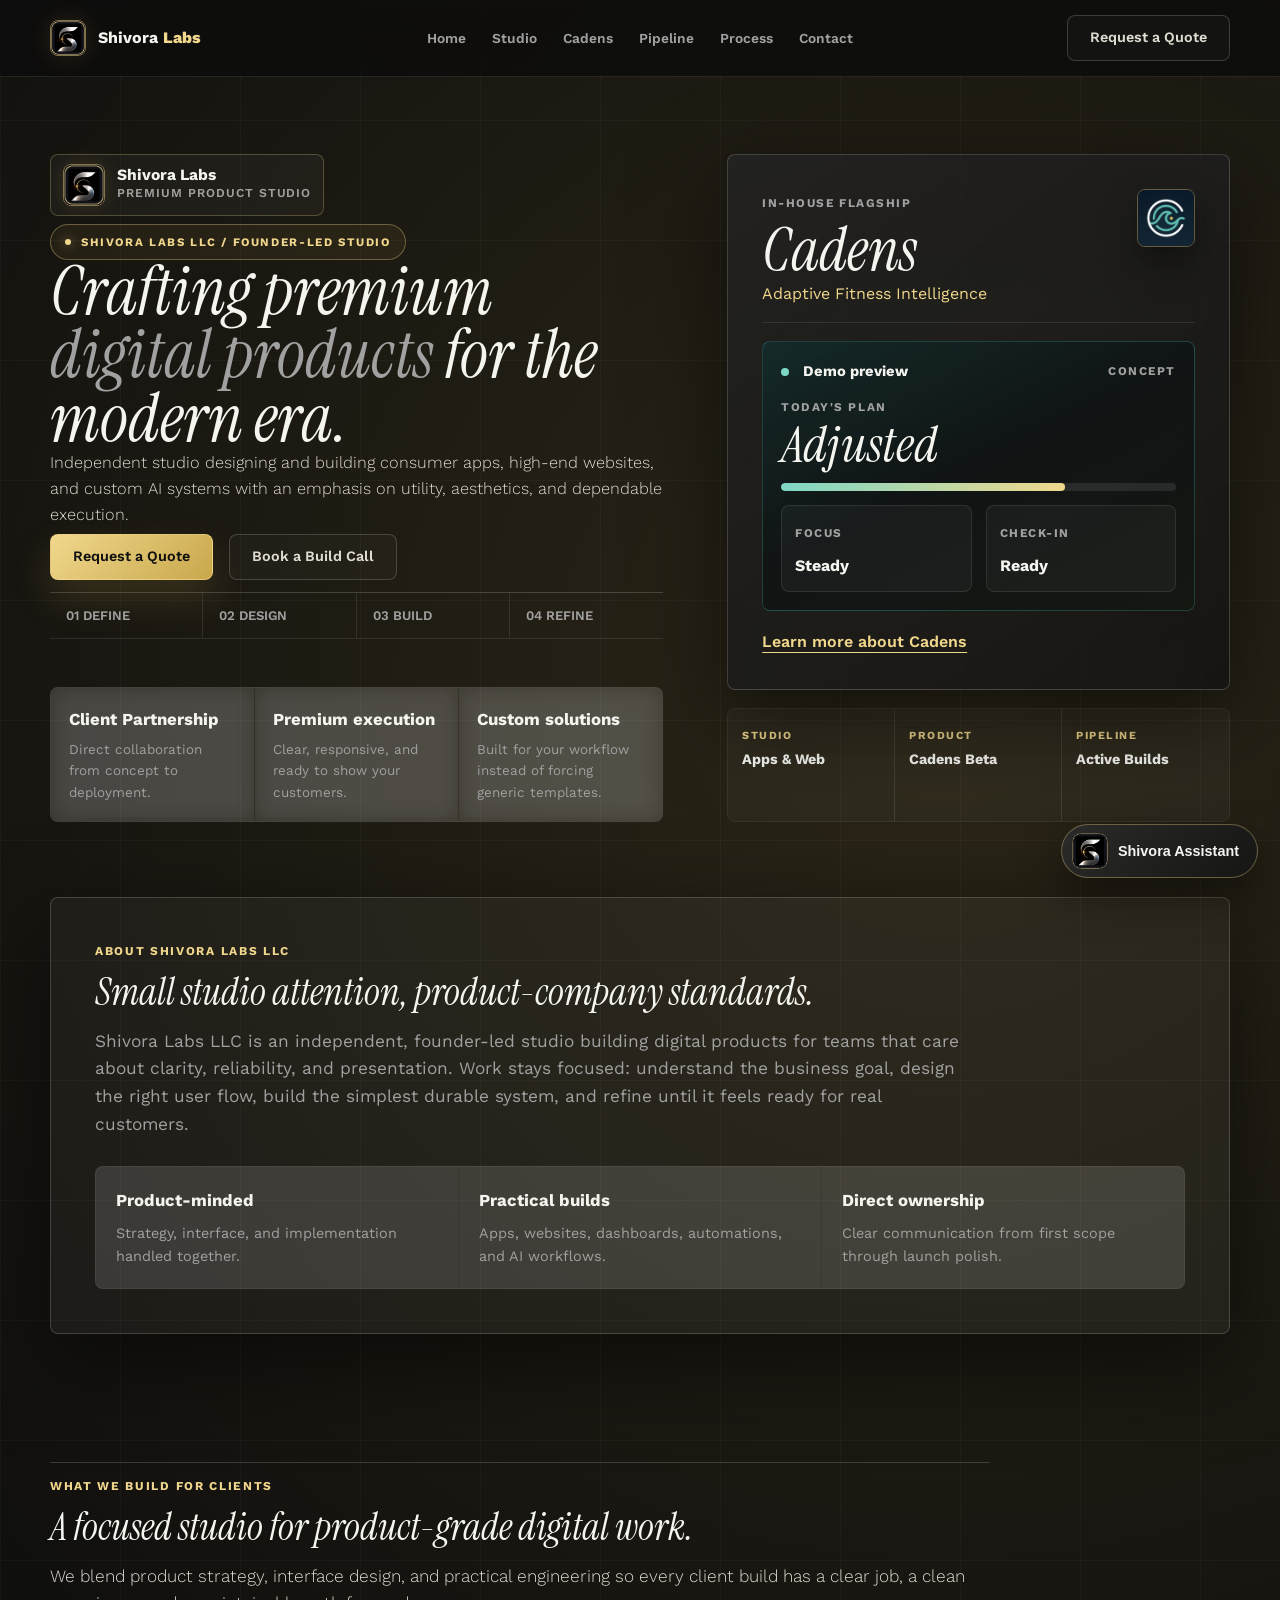
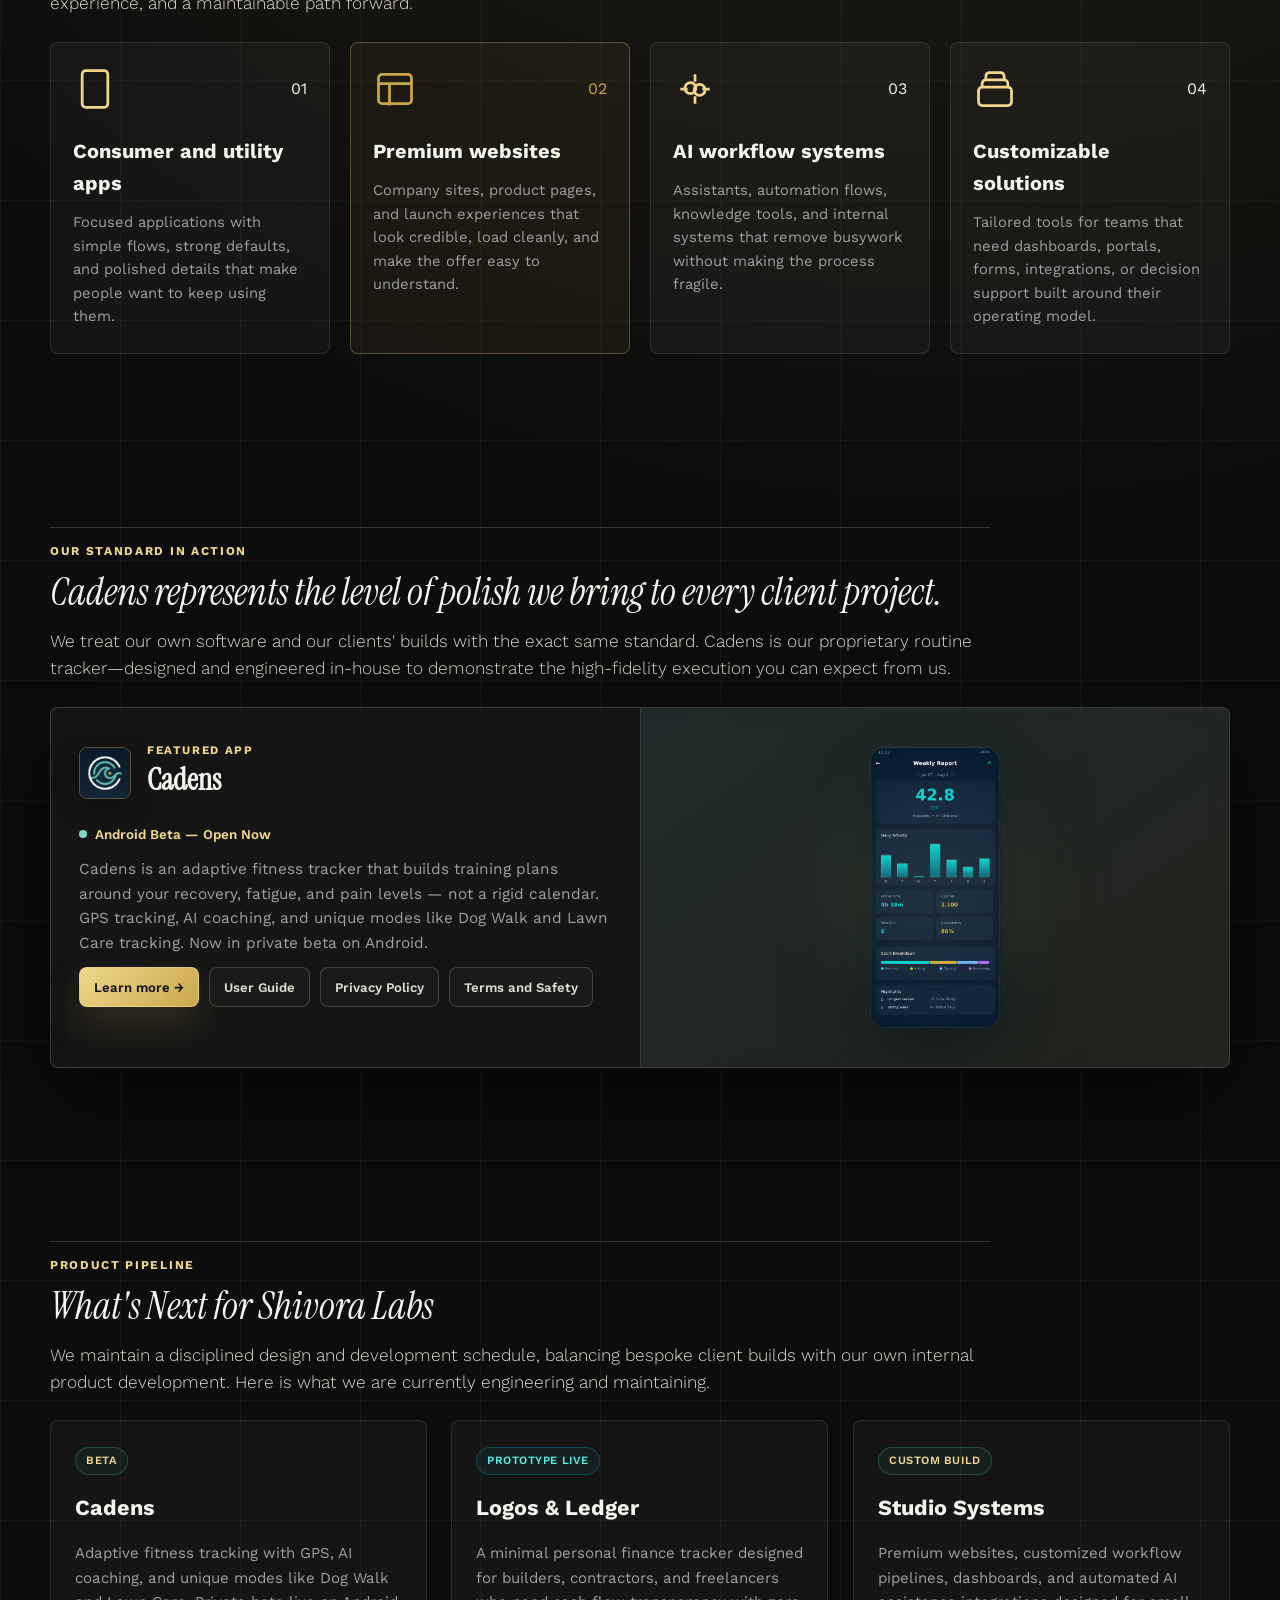
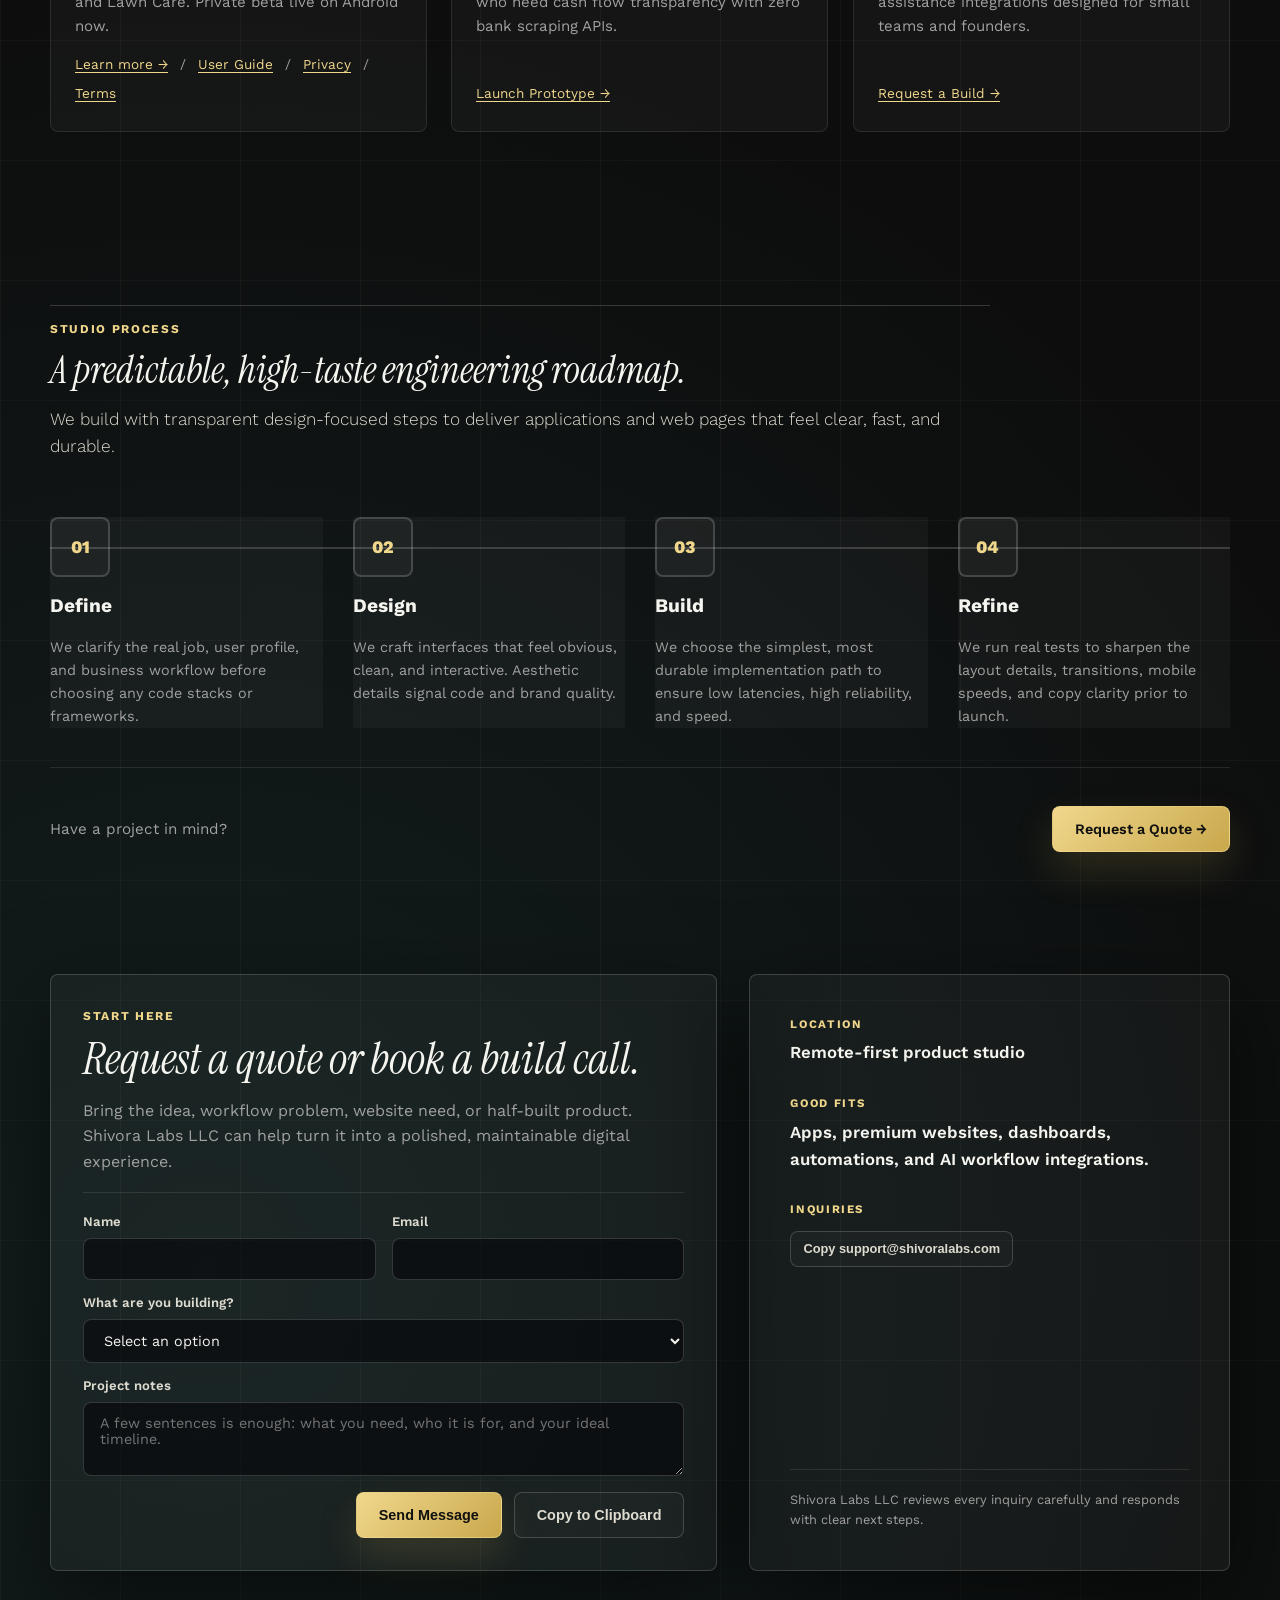
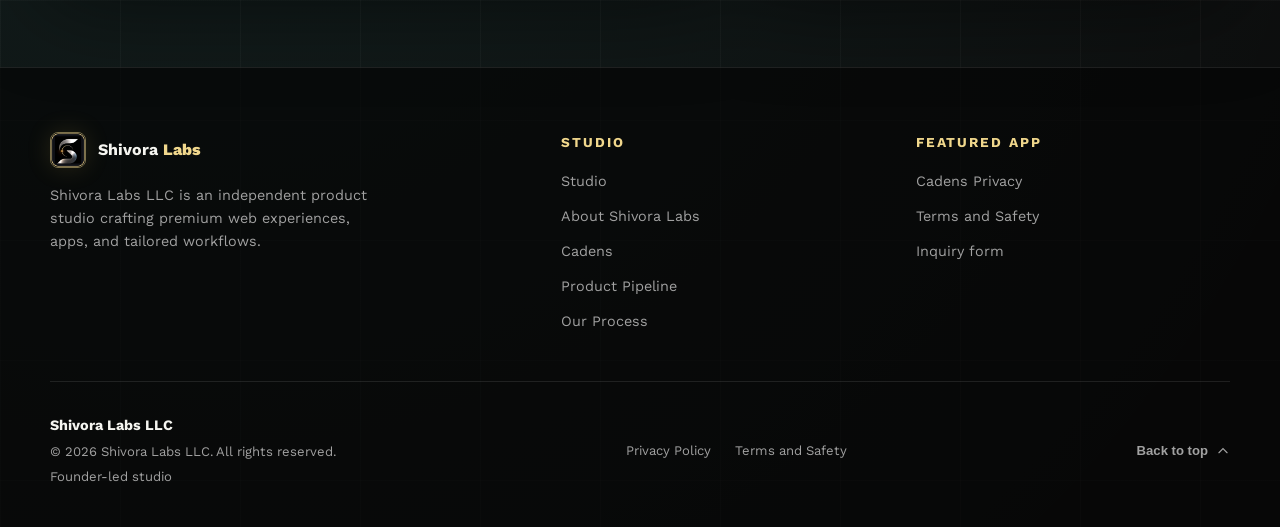
==== commit 80e9e90c: "Fix Process section gap: tighten padding, add CTA closing row - Override #process padding-bottom to " ====
--- a/index.html
+++ b/index.html
@@ -388,6 +388,11 @@
           <h3>Refine</h3>
           <p>We run real tests to sharpen the layout details, transitions, mobile speeds, and copy clarity prior to launch.</p>
         </div>
+      </div>
+
+      <div class="process-cta reveal">
+        <p>Have a project in mind?</p>
+        <a href="#contact" class="button primary">Request a Quote →</a>
       </div>
     </section>
 
--- a/styles.css
+++ b/styles.css
@@ -924,6 +924,21 @@
   color: var(--text);
 }
 
+.process-cta {
+  display: flex;
+  align-items: center;
+  gap: 20px;
+  padding-top: clamp(28px, 3vw, 40px);
+  border-top: 1px solid var(--line);
+  margin-top: clamp(28px, 3vw, 40px);
+}
+
+.process-cta p {
+  color: var(--muted);
+  font-size: 0.95rem;
+  flex: 1;
+}
+
 /* Studio Process Timeline Layout */
 .process-grid-timeline {
   display: grid;
@@ -1830,6 +1845,10 @@
   padding-bottom: clamp(64px, 8vw, 96px);
 }
 
+#process {
+  padding-bottom: clamp(32px, 3.5vw, 48px);
+}
+
 .page-section {
   display: flex;
   flex-direction: column;
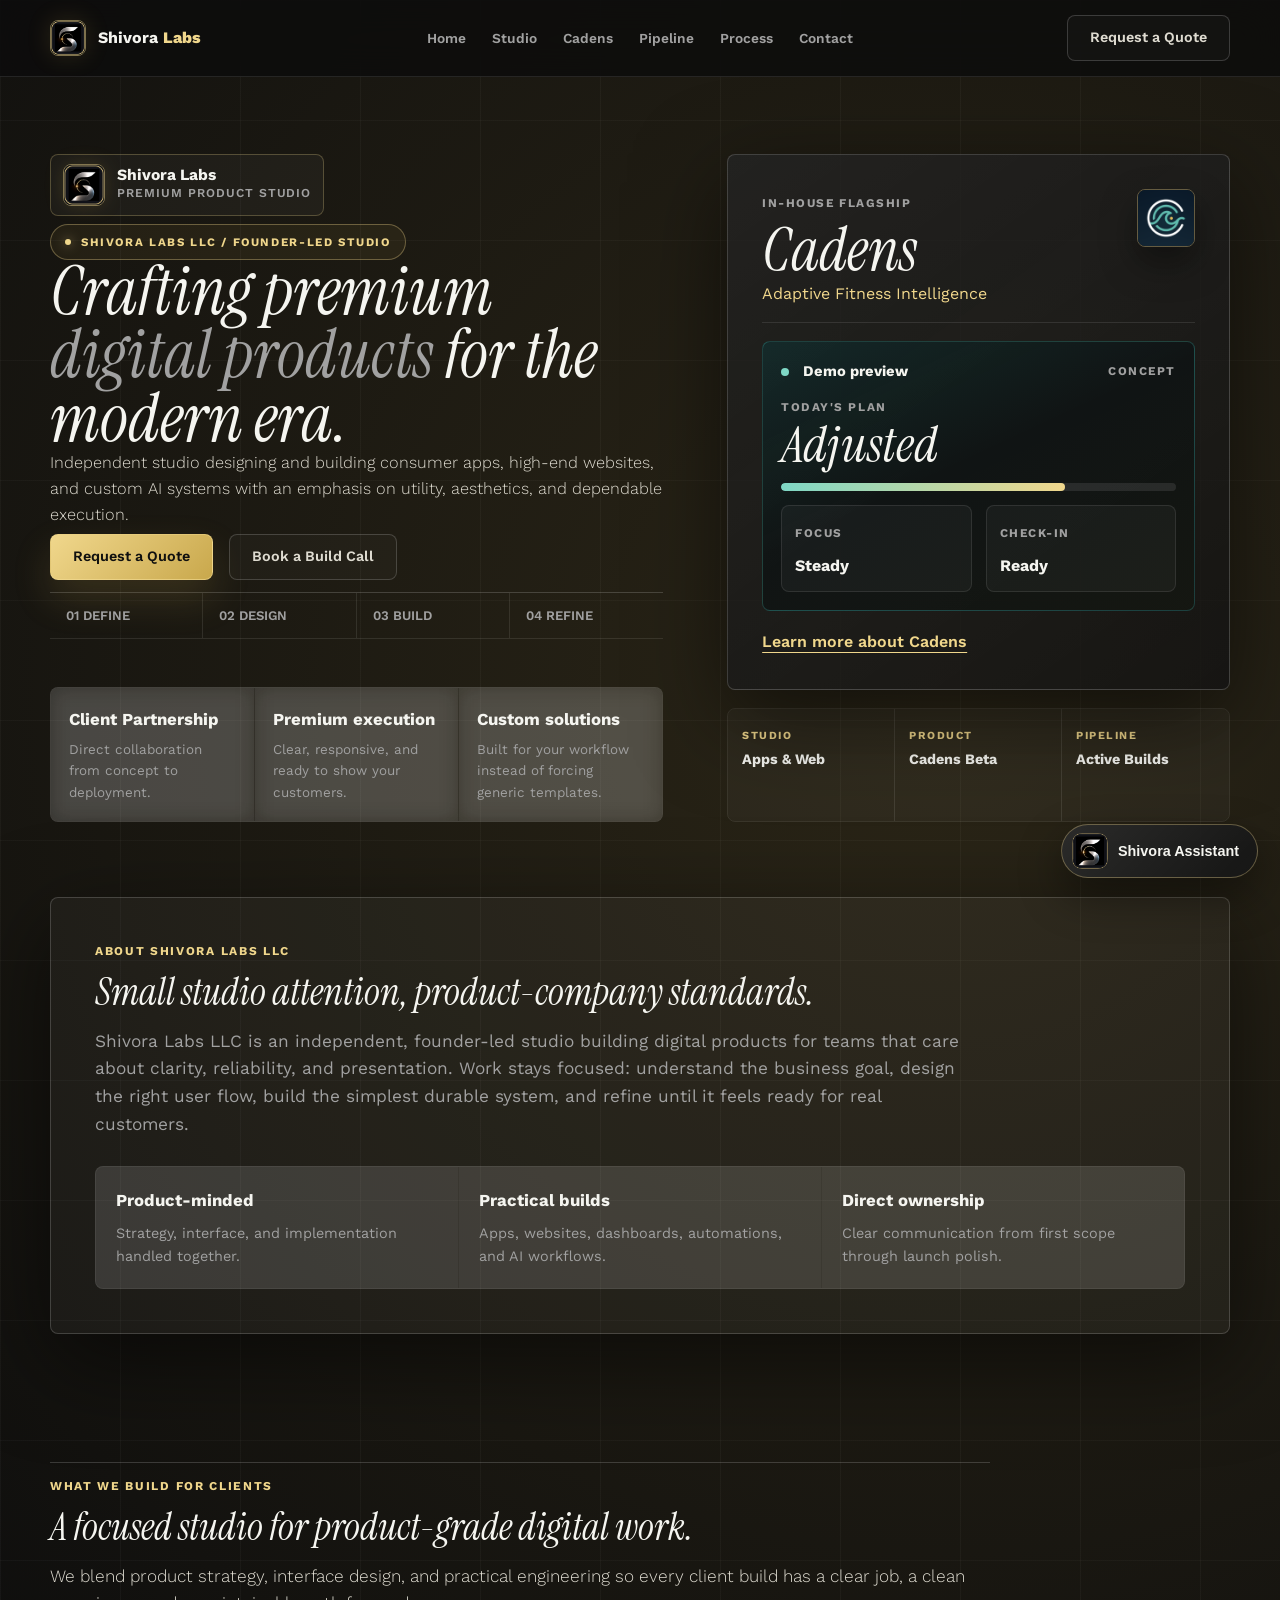
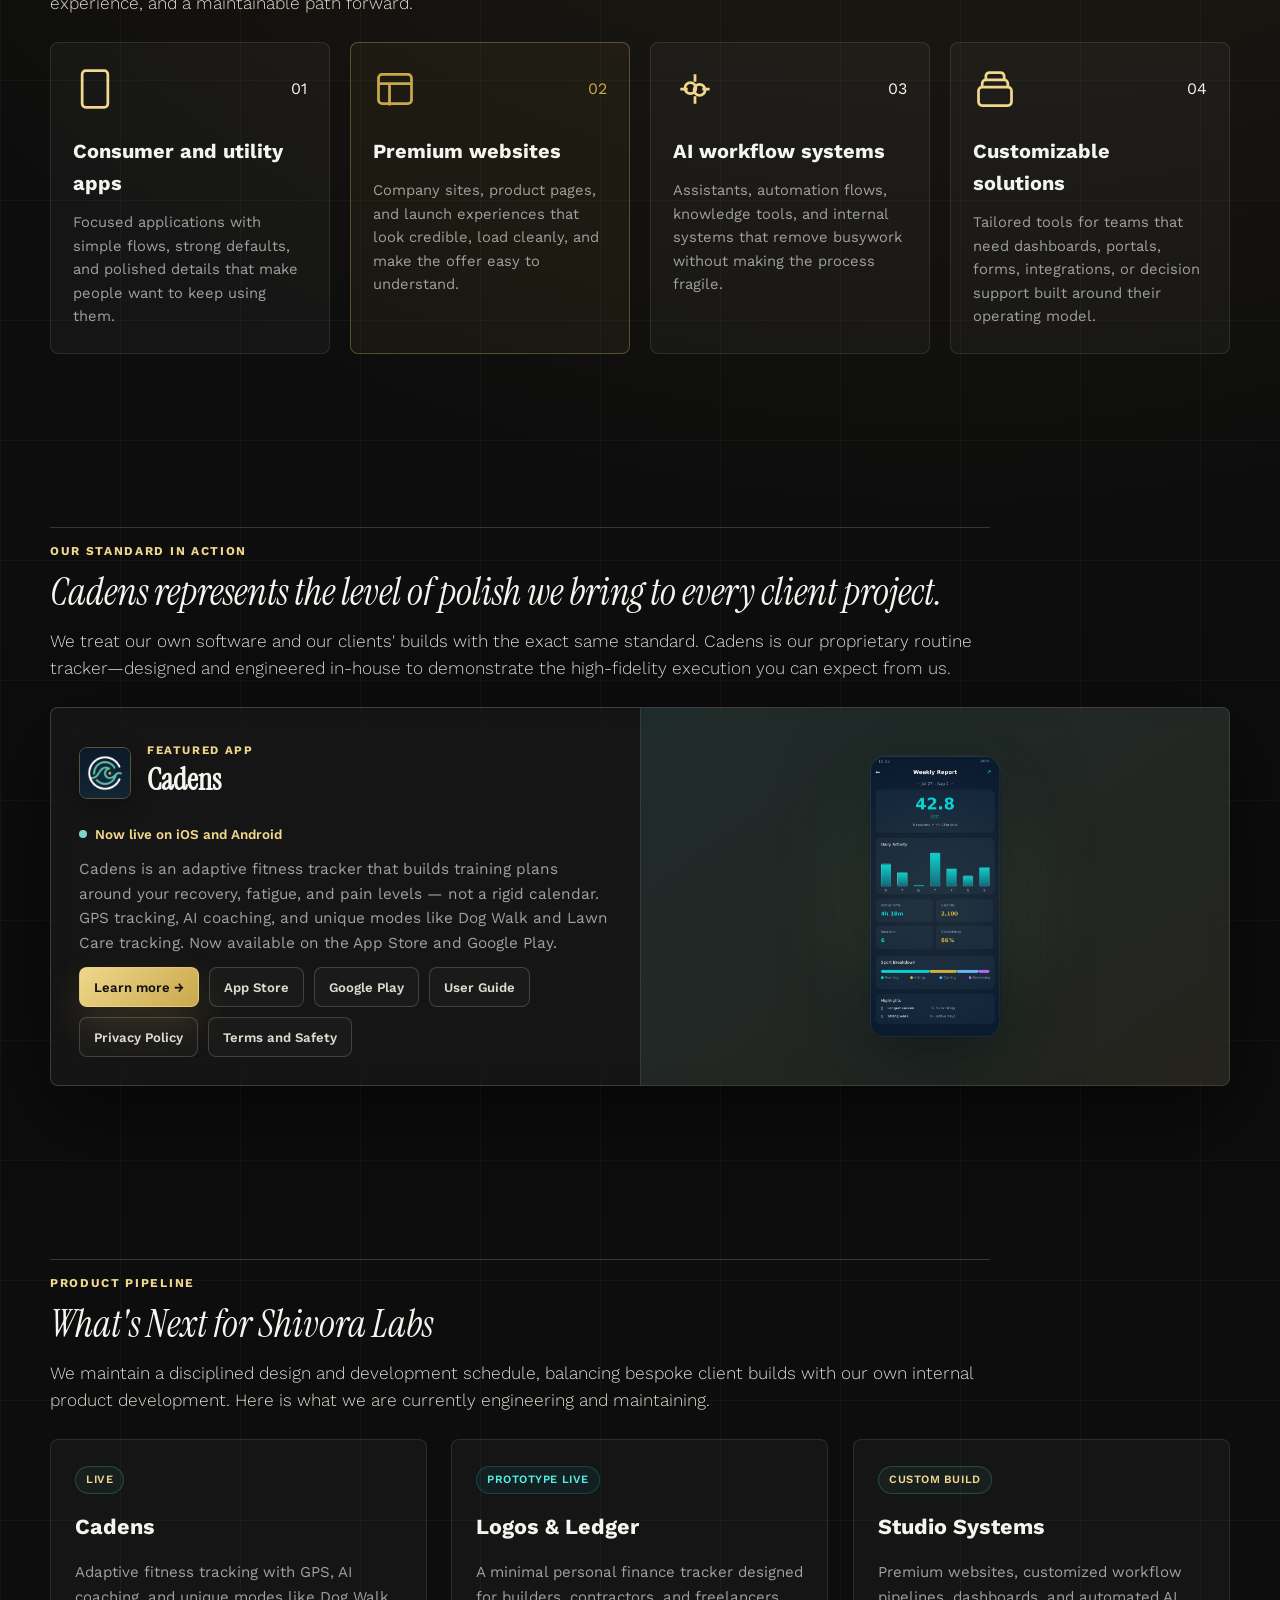
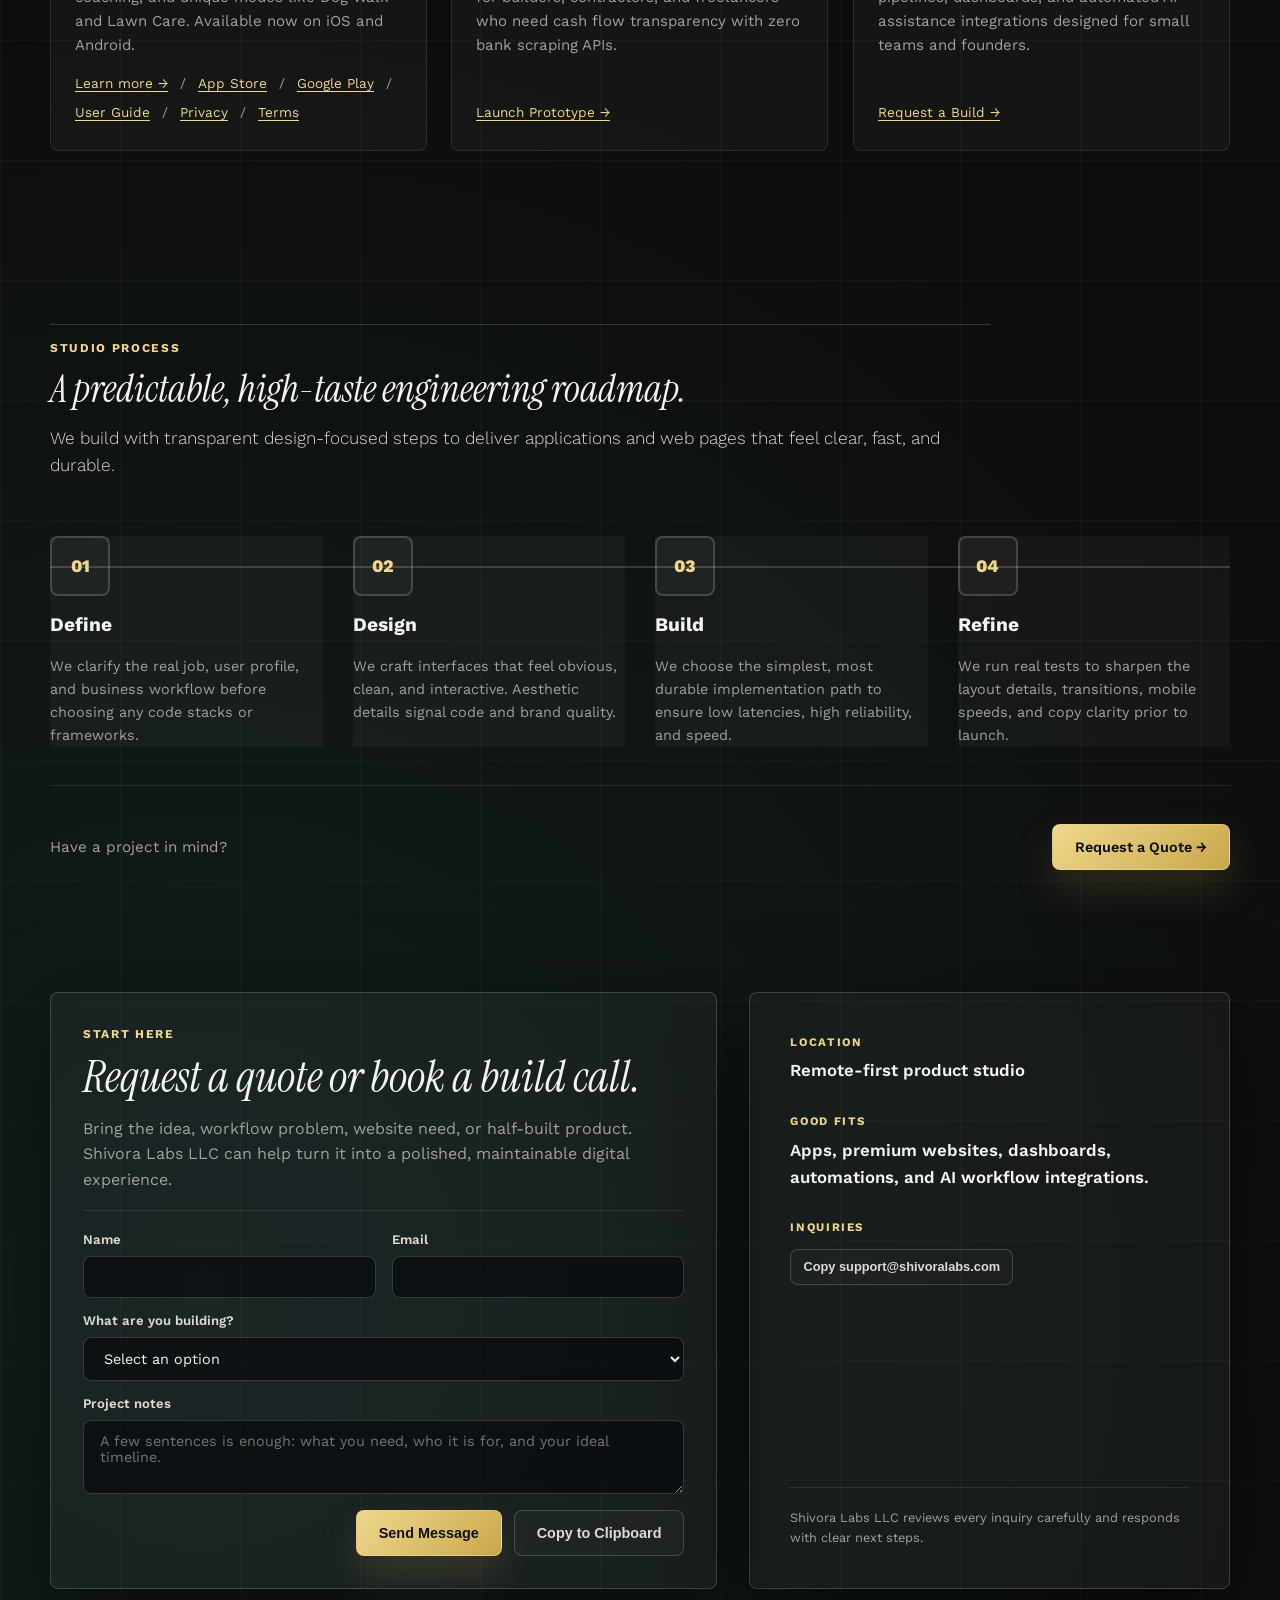
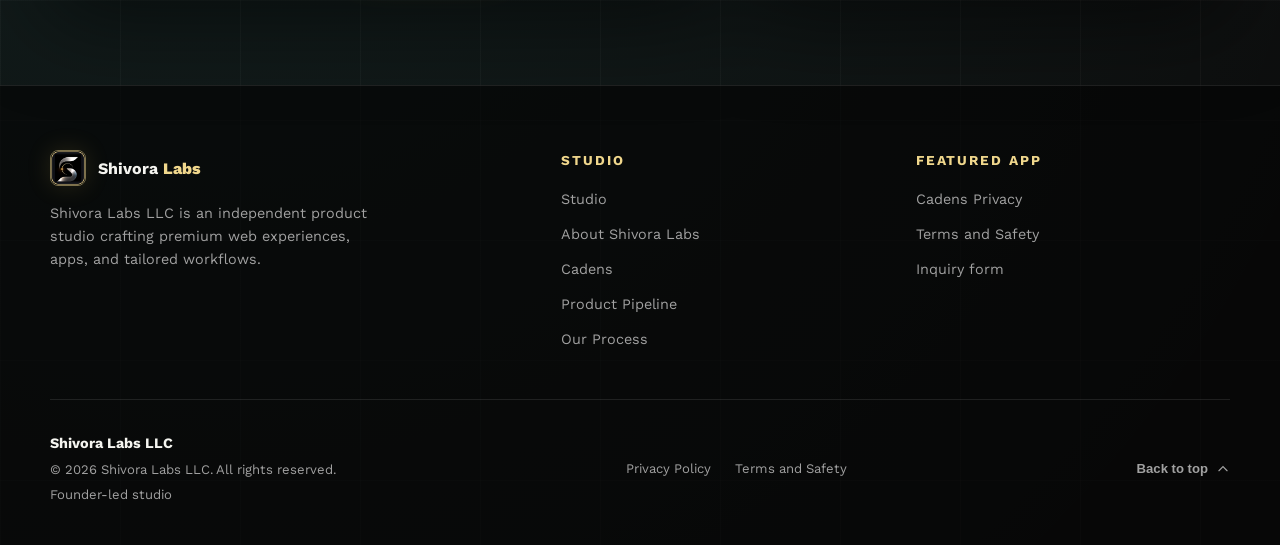
==== commit 4ceabad1: "Add iOS App Store links for Cadens launch" ====
--- a/index.html
+++ b/index.html
@@ -286,15 +286,17 @@
 
           <div class="status-indicator">
             <span class="status-dot pulse-dot"></span>
-            <span>Android Beta — Open Now</span>
+            <span>Now live on iOS and Android</span>
           </div>
 
           <p>
-            Cadens is an adaptive fitness tracker that builds training plans around your recovery, fatigue, and pain levels — not a rigid calendar. GPS tracking, AI coaching, and unique modes like Dog Walk and Lawn Care tracking. Now in private beta on Android.
+            Cadens is an adaptive fitness tracker that builds training plans around your recovery, fatigue, and pain levels — not a rigid calendar. GPS tracking, AI coaching, and unique modes like Dog Walk and Lawn Care tracking. Now available on the App Store and Google Play.
           </p>
 
           <div class="product-links">
             <a class="button primary" href="cadens/">Learn more →</a>
+            <a class="button secondary" href="https://apps.apple.com/us/app/cadens-fitness/id6807950958" target="_blank" rel="noopener">App Store</a>
+            <a class="button secondary" href="https://play.google.com/store/apps/details?id=com.shivoralabs.cadens" target="_blank" rel="noopener">Google Play</a>
             <a class="button secondary" href="cadens/guide/">User Guide</a>
             <a class="button secondary" href="cadens/privacy/">Privacy Policy</a>
             <a class="button secondary" href="cadens/terms/">Terms and Safety</a>
@@ -320,11 +322,15 @@
 
       <div class="coming-grid">
         <article class="coming-card reveal stagger-1">
-          <span class="status-pill">Beta</span>
+          <span class="status-pill">Live</span>
           <h3>Cadens</h3>
-          <p>Adaptive fitness tracking with GPS, AI coaching, and unique modes like Dog Walk and Lawn Care. Private beta live on Android now.</p>
+          <p>Adaptive fitness tracking with GPS, AI coaching, and unique modes like Dog Walk and Lawn Care. Available now on iOS and Android.</p>
           <div class="mini-links">
             <a href="cadens/">Learn more →</a>
+            <span>/</span>
+            <a href="https://apps.apple.com/us/app/cadens-fitness/id6807950958" target="_blank" rel="noopener">App Store</a>
+            <span>/</span>
+            <a href="https://play.google.com/store/apps/details?id=com.shivoralabs.cadens" target="_blank" rel="noopener">Google Play</a>
             <span>/</span>
             <a href="cadens/guide/">User Guide</a>
             <span>/</span>
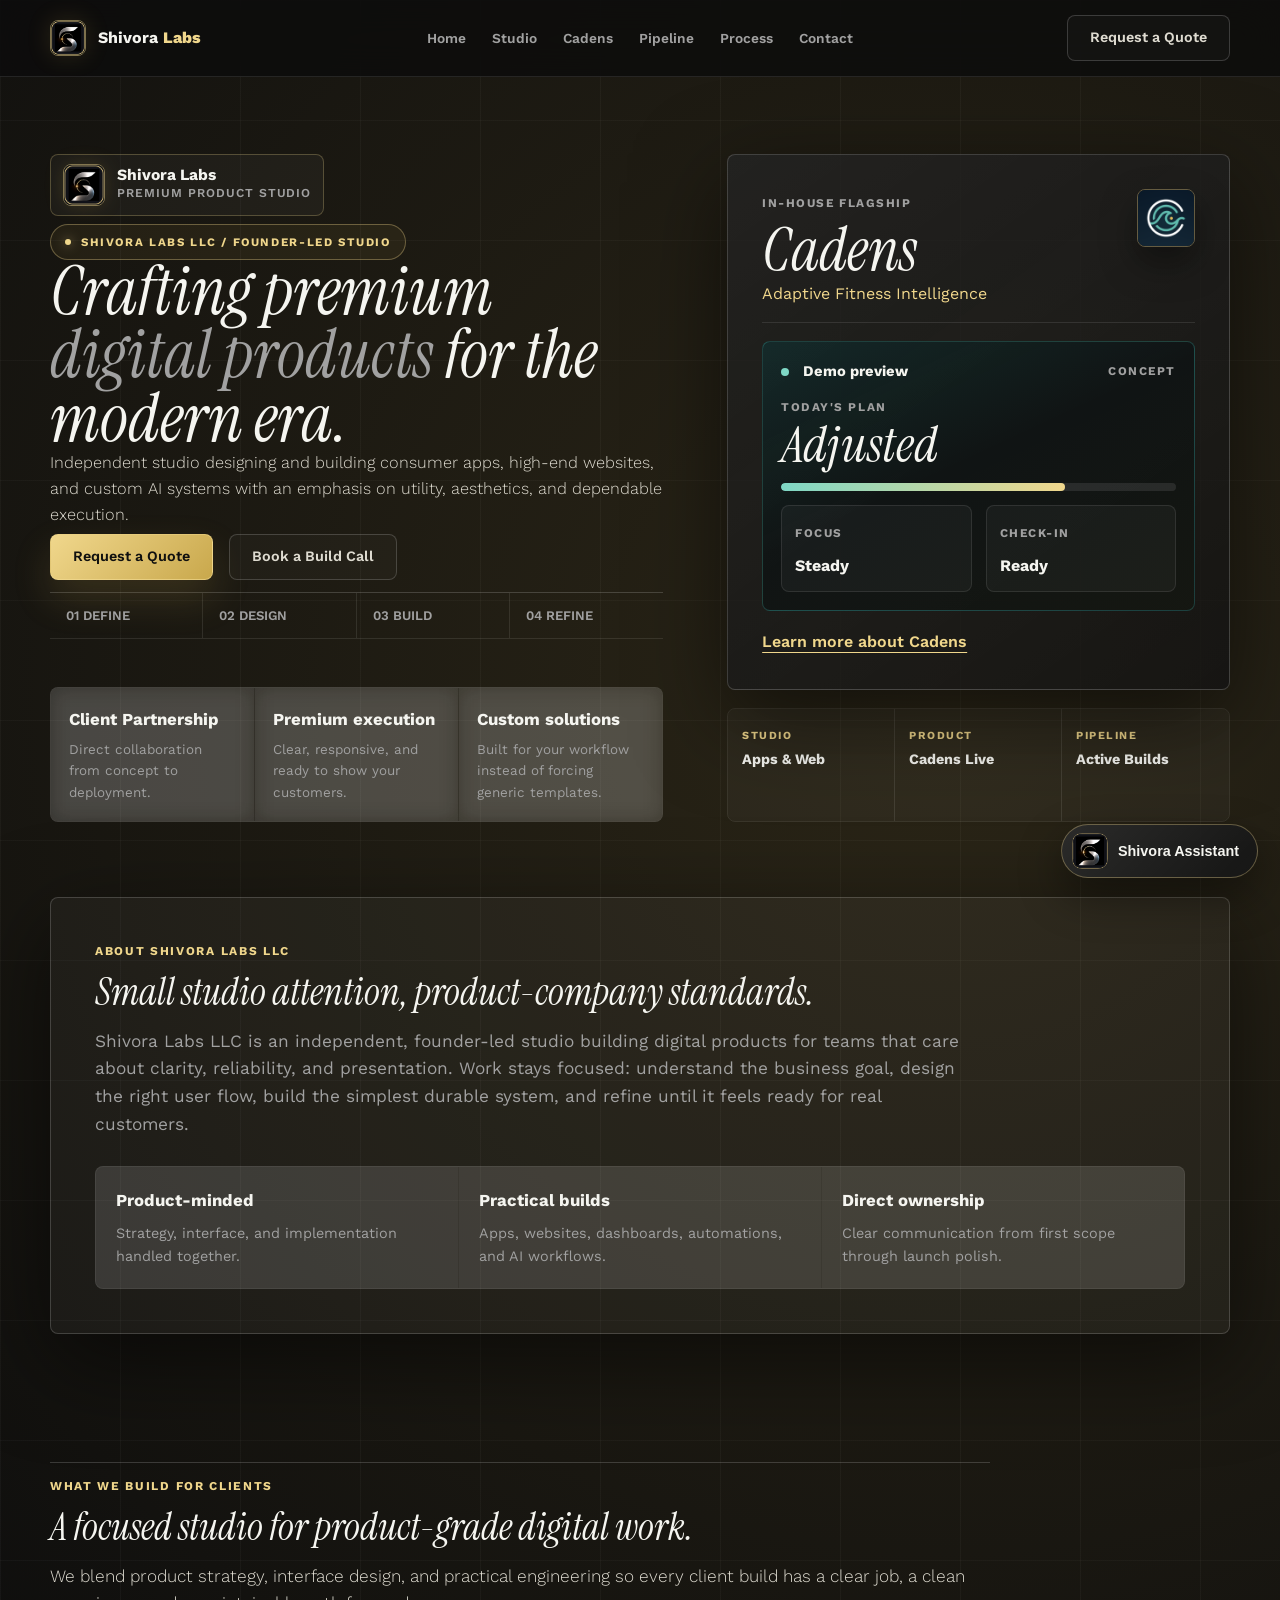
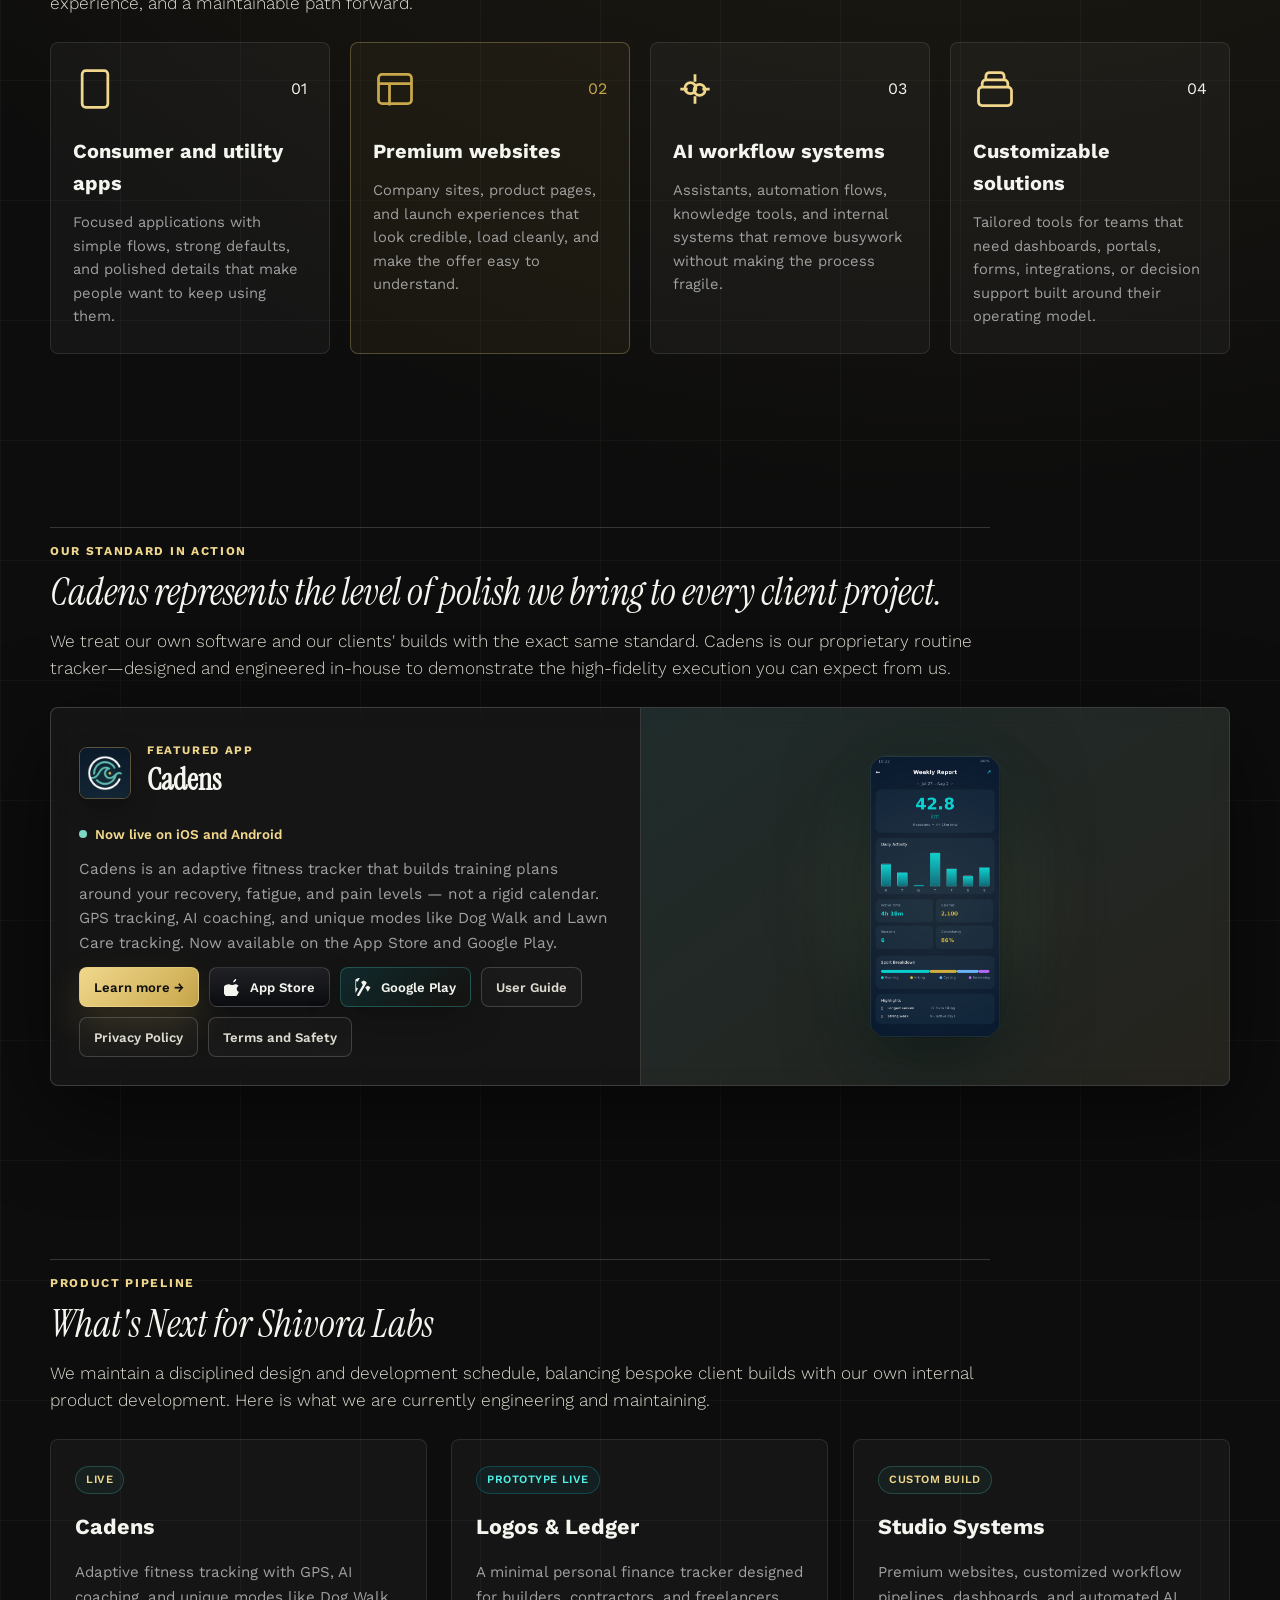
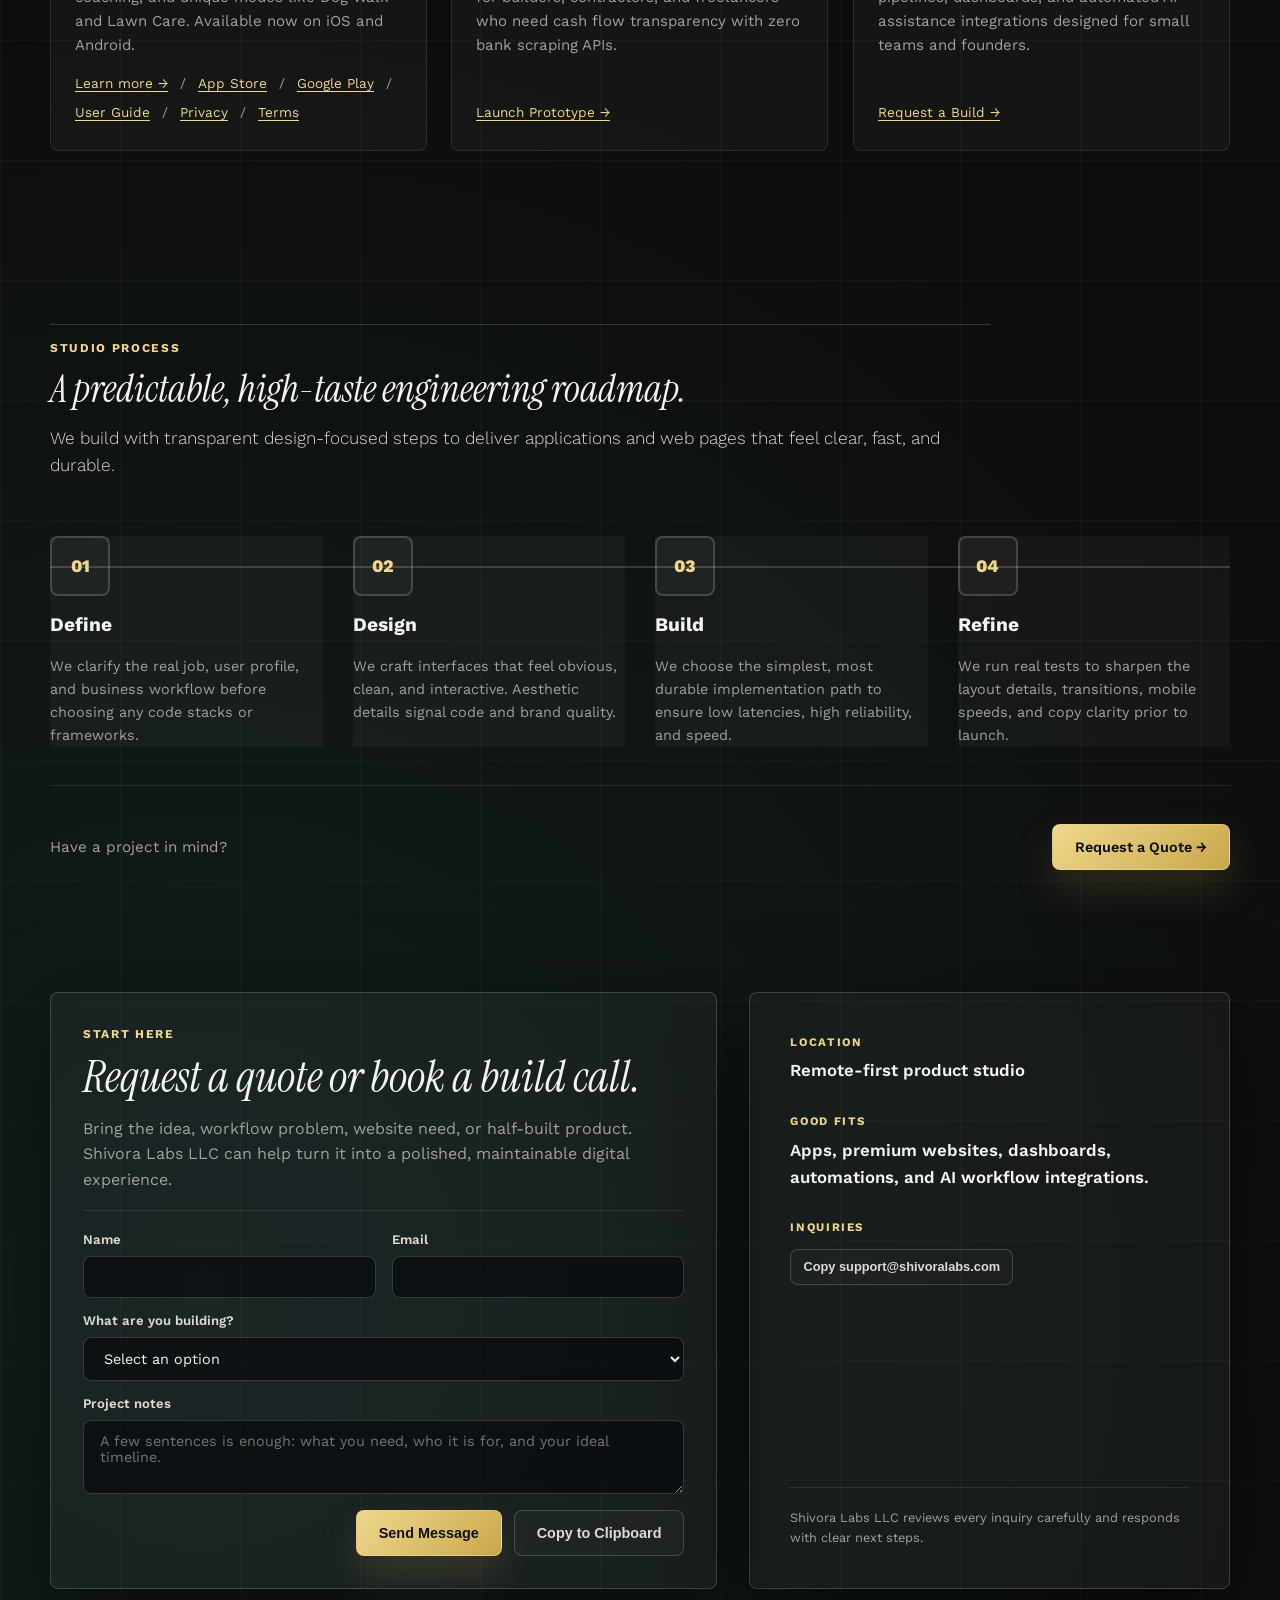
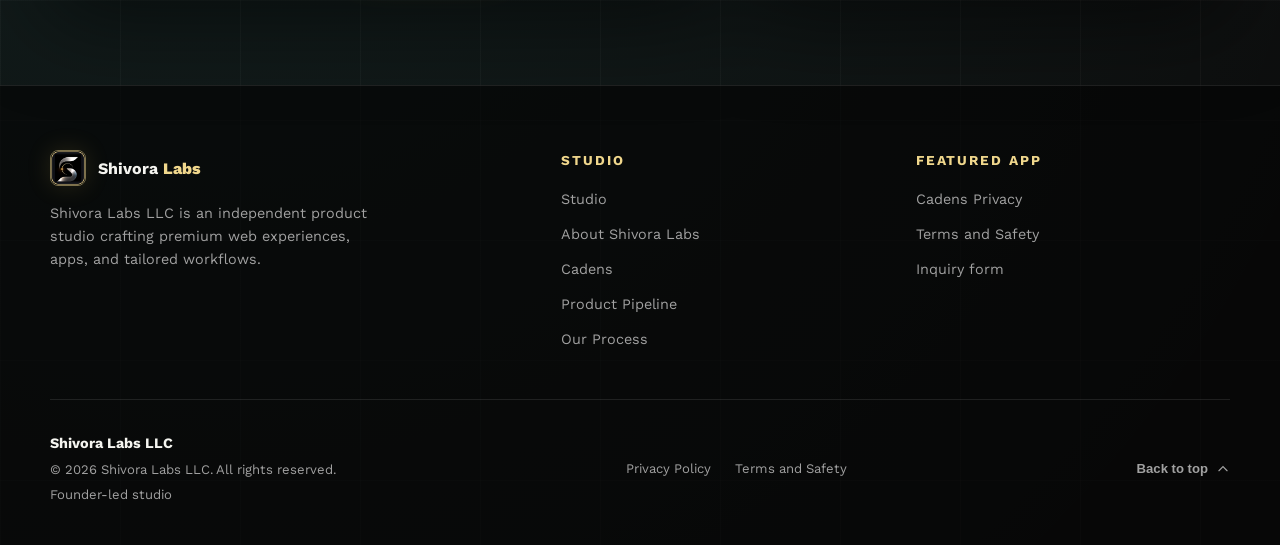
==== commit c3466f3d: "Premium polish for Cadens store CTAs" ====
--- a/index.html
+++ b/index.html
@@ -161,7 +161,7 @@
           </div>
           <div>
             <span>Product</span>
-            <strong>Cadens Beta</strong>
+            <strong>Cadens Live</strong>
           </div>
           <div>
             <span>Pipeline</span>
@@ -295,8 +295,14 @@
 
           <div class="product-links">
             <a class="button primary" href="cadens/">Learn more →</a>
-            <a class="button secondary" href="https://apps.apple.com/us/app/cadens-fitness/id6807950958" target="_blank" rel="noopener">App Store</a>
-            <a class="button secondary" href="https://play.google.com/store/apps/details?id=com.shivoralabs.cadens" target="_blank" rel="noopener">Google Play</a>
+            <a class="button store-link" href="https://apps.apple.com/us/app/cadens-fitness/id6807950958" target="_blank" rel="noopener" aria-label="Download Cadens Fitness on the App Store">
+              <svg viewBox="0 0 24 24" aria-hidden="true"><path d="M16.36 1.45c0 1.08-.44 2.11-1.16 2.89-.77.84-2.02 1.49-3.03 1.4-.12-1.03.43-2.13 1.12-2.88.77-.83 2.12-1.45 3.07-1.41zm3.58 16.92c-.61 1.4-.9 2.03-1.68 3.27-1.09 1.68-2.62 3.78-4.52 3.8-1.69.02-2.13-1.1-4.42-1.09-2.29.01-2.77 1.11-4.46 1.09-1.89-.02-3.34-1.92-4.43-3.61C-2.59 17.1-1.62 11.58 2.05 9.4c1.31-.78 3.04-1.21 4.6-1.21 1.65 0 3.02 1.14 4.43 1.14 1.36 0 2.2-1.14 4.17-1.14 1.49 0 3.07.81 4.38 2.2-3.85 2.11-3.23 7.59.31 7.98z"/></svg>
+              App Store
+            </a>
+            <a class="button store-link google" href="https://play.google.com/store/apps/details?id=com.shivoralabs.cadens" target="_blank" rel="noopener" aria-label="Get Cadens Fitness on Google Play">
+              <svg viewBox="0 0 24 24" aria-hidden="true"><path d="M3.18 23.76a2 2 0 0 0 2.78-.78l9.7-16.8-2.2-2.2-10.28 17.8a2 2 0 0 0 0 2zm17.44-11.38-3.5-2-3.5 2 3.5 6.04 3.5-6.04zm-9-9-3.5 2 3.5 6.04L15.12 5.38l-3.5-2zM3.5 1.24a2 2 0 0 0-2 0 2 2 0 0 0-1 1.74v17.04l3.5-6.04-2.5-1.44V3.98l2 1.16 3.5-6.04A2 2 0 0 0 3.5 1.24z"/></svg>
+              Google Play
+            </a>
             <a class="button secondary" href="cadens/guide/">User Guide</a>
             <a class="button secondary" href="cadens/privacy/">Privacy Policy</a>
             <a class="button secondary" href="cadens/terms/">Terms and Safety</a>
--- a/styles.css
+++ b/styles.css
@@ -792,6 +792,37 @@
   gap: 10px;
 }
 
+.product-links .store-link {
+  border-color: rgba(232, 234, 241, 0.18);
+  background:
+    linear-gradient(180deg, rgba(255, 255, 255, 0.11), rgba(255, 255, 255, 0.025)),
+    #05060a;
+  color: var(--text);
+  box-shadow: 0 14px 34px rgba(0, 0, 0, 0.22);
+}
+
+.product-links .store-link.google {
+  border-color: rgba(82, 239, 229, 0.24);
+  background:
+    linear-gradient(135deg, rgba(82, 239, 229, 0.15), rgba(201, 168, 76, 0.08)),
+    #05060a;
+}
+
+.product-links .store-link svg {
+  width: 18px;
+  height: 18px;
+  fill: currentColor;
+}
+
+.product-links .store-link:hover {
+  border-color: rgba(82, 239, 229, 0.42);
+  background:
+    linear-gradient(135deg, rgba(82, 239, 229, 0.22), rgba(201, 168, 76, 0.12)),
+    #05060a;
+  color: #fff;
+  transform: translateY(-2px);
+}
+
 /* CSS Mockup Container */
 .product-visual {
   background: linear-gradient(135deg, #0d1326 0%, #060814 100%);
